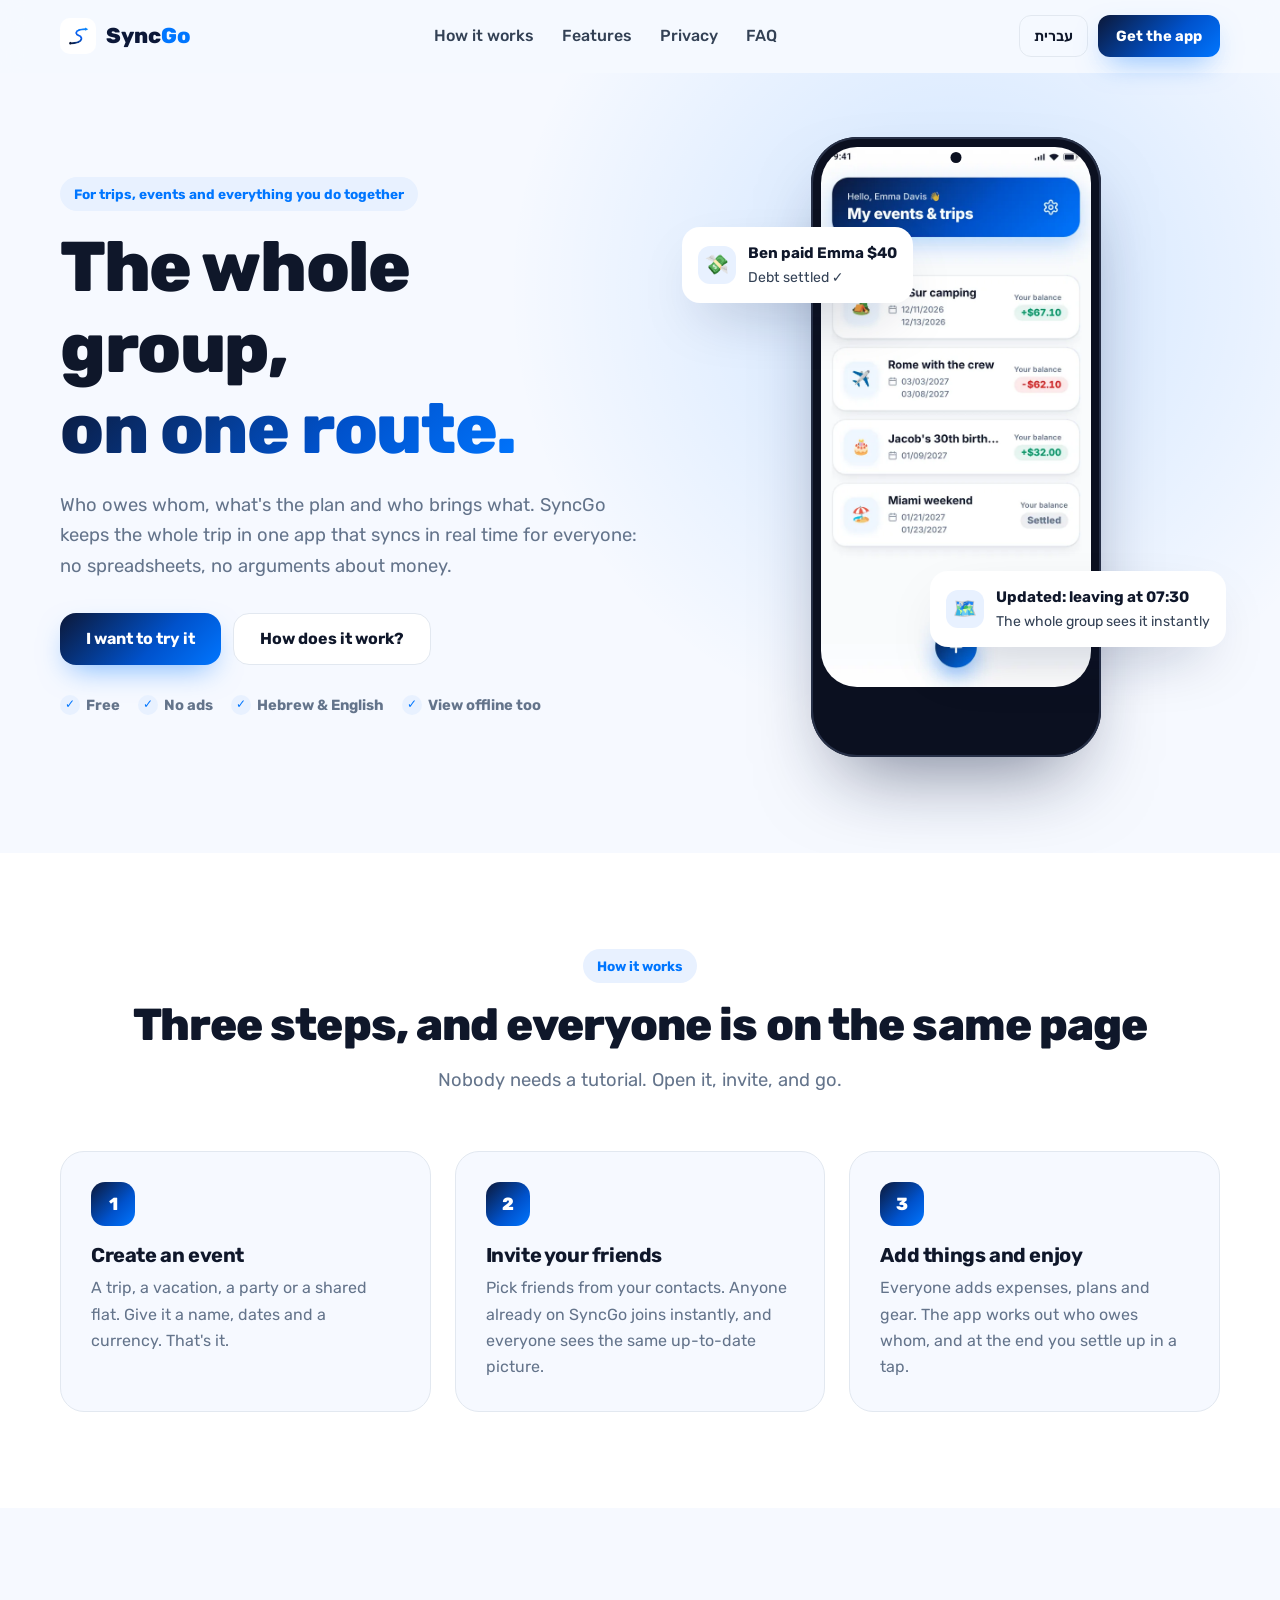
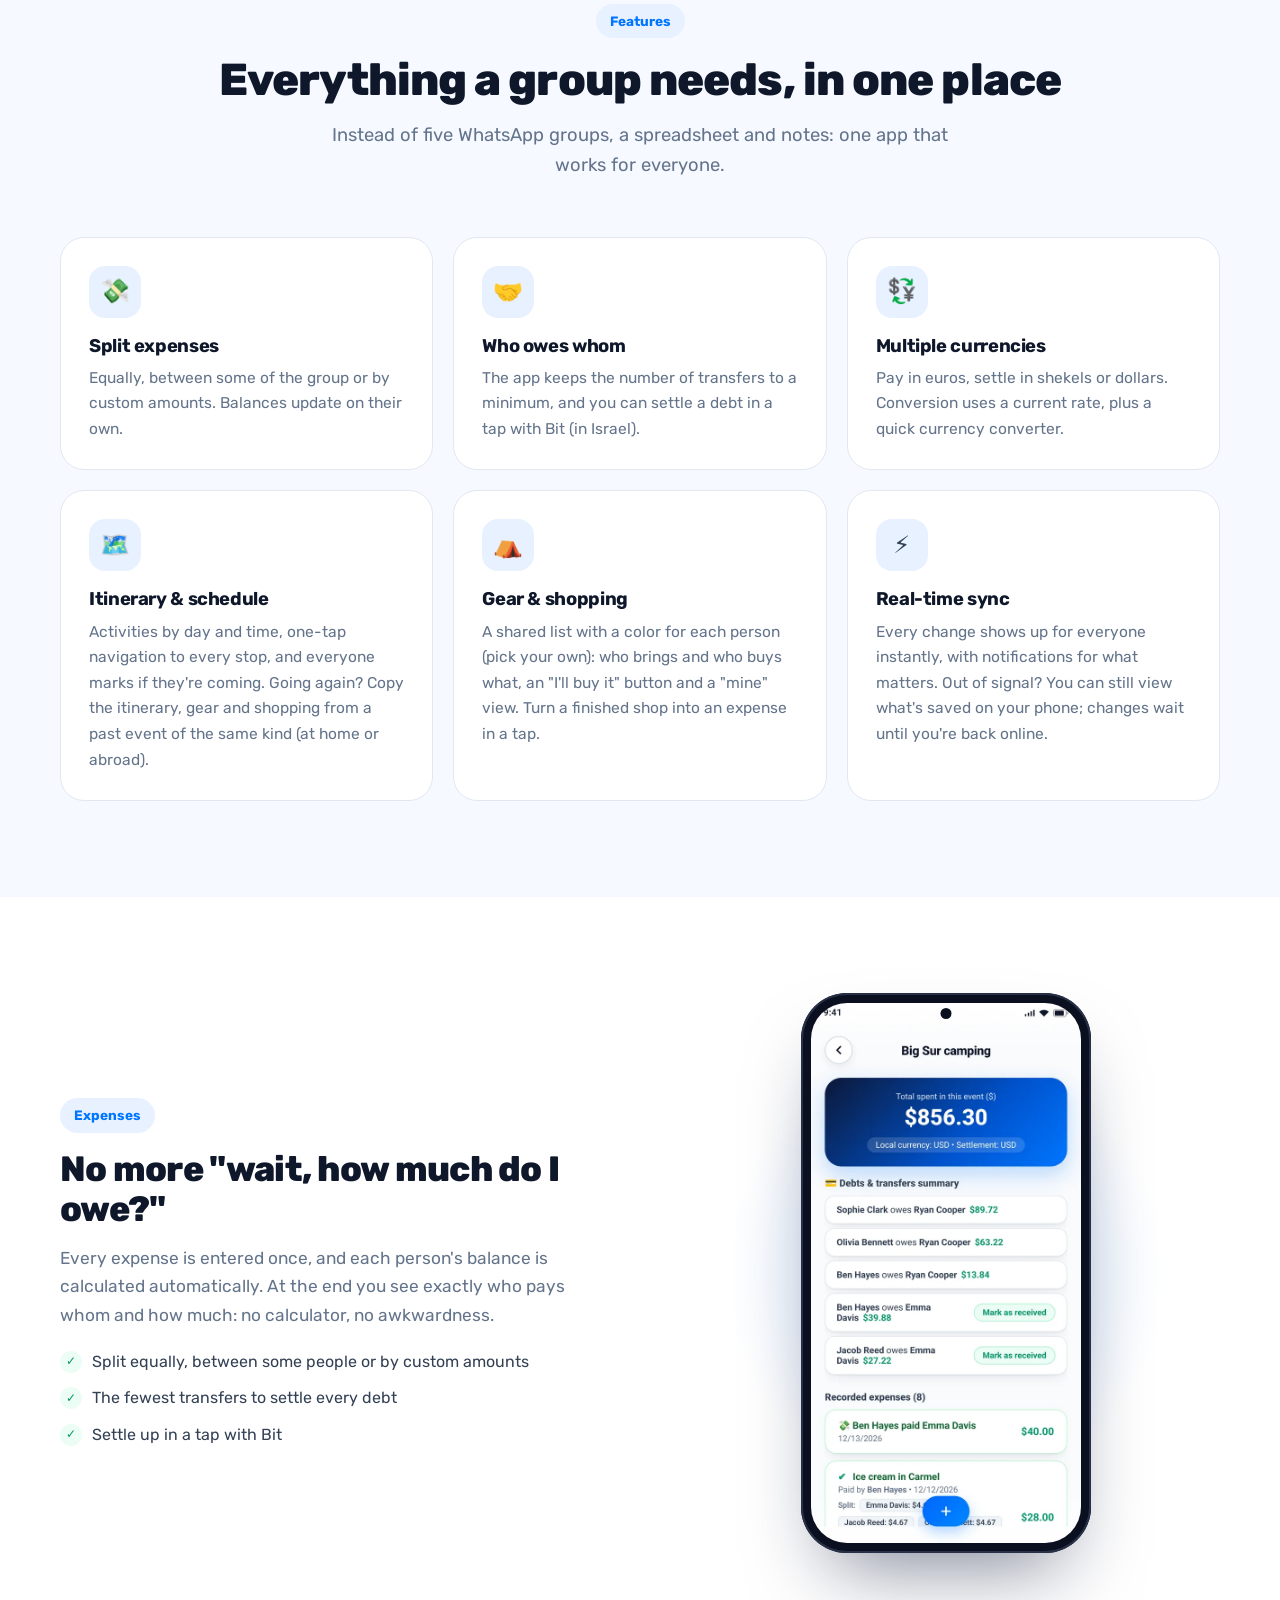
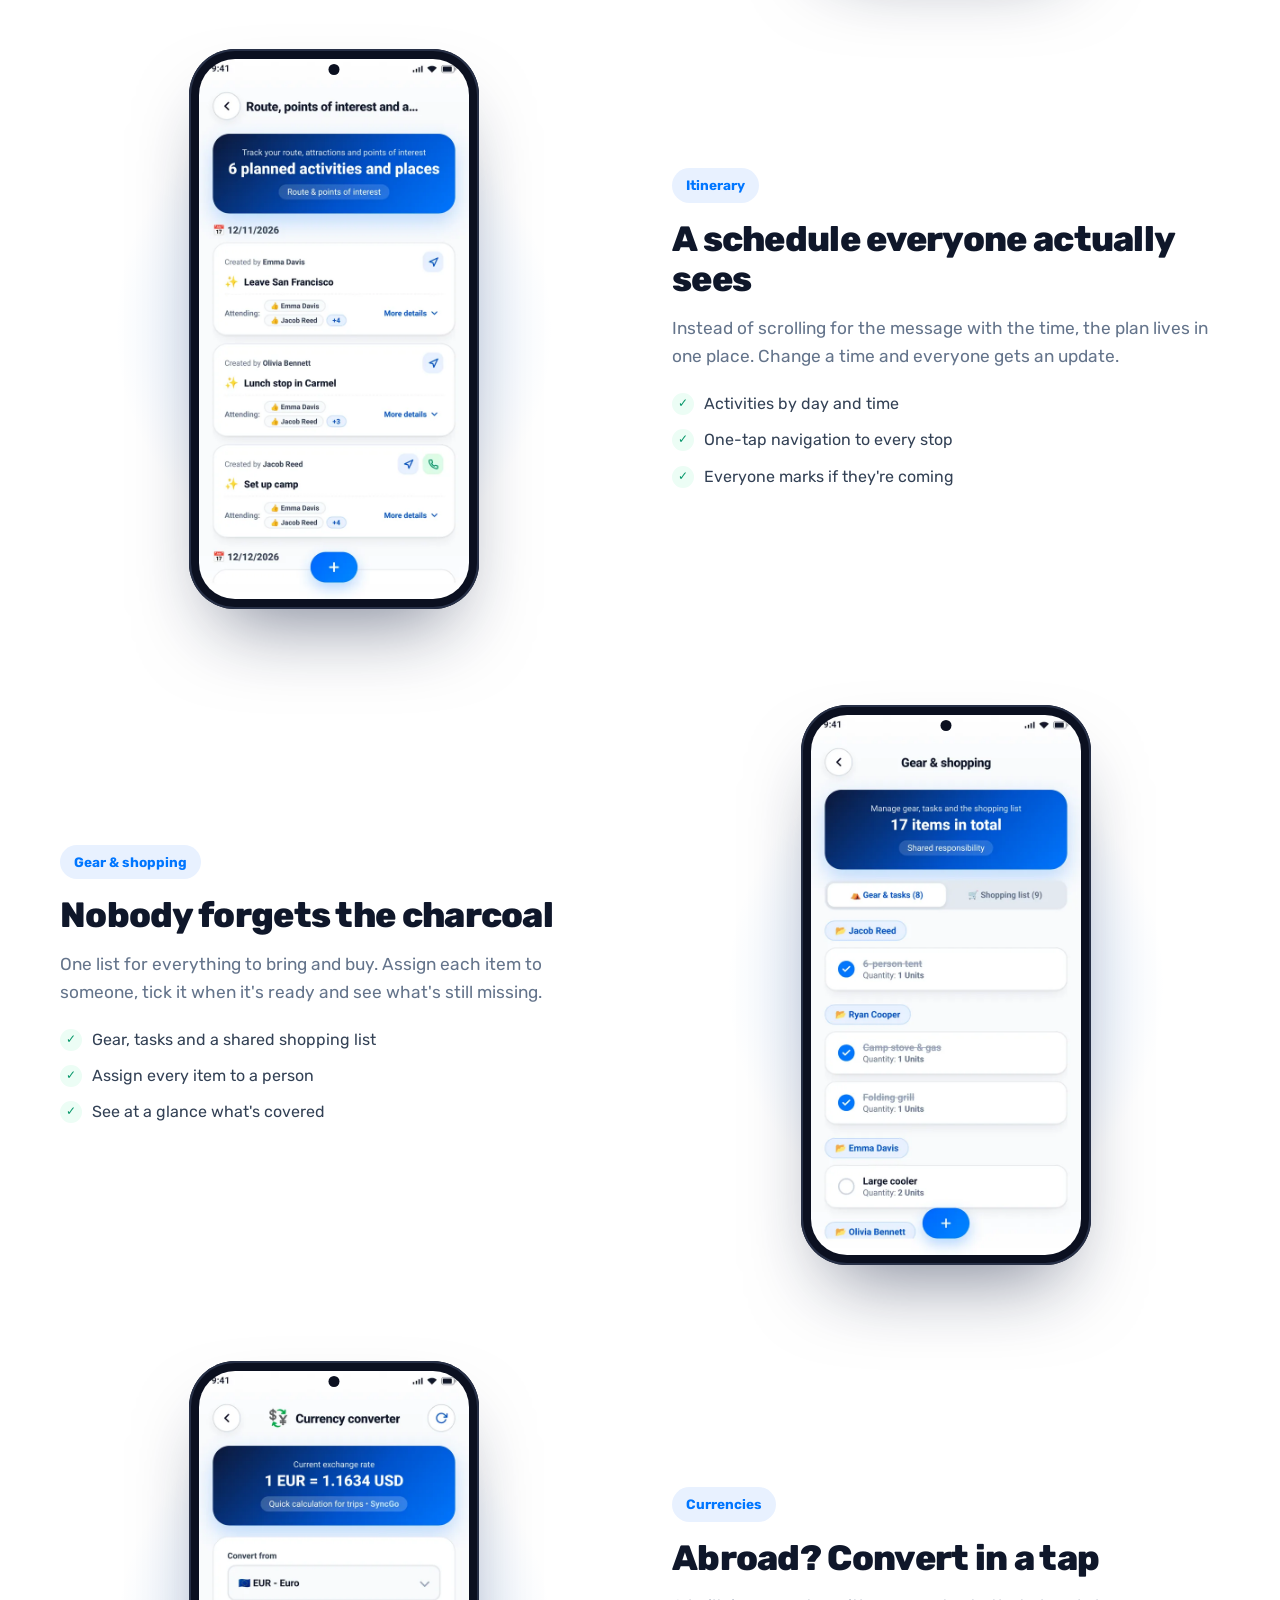
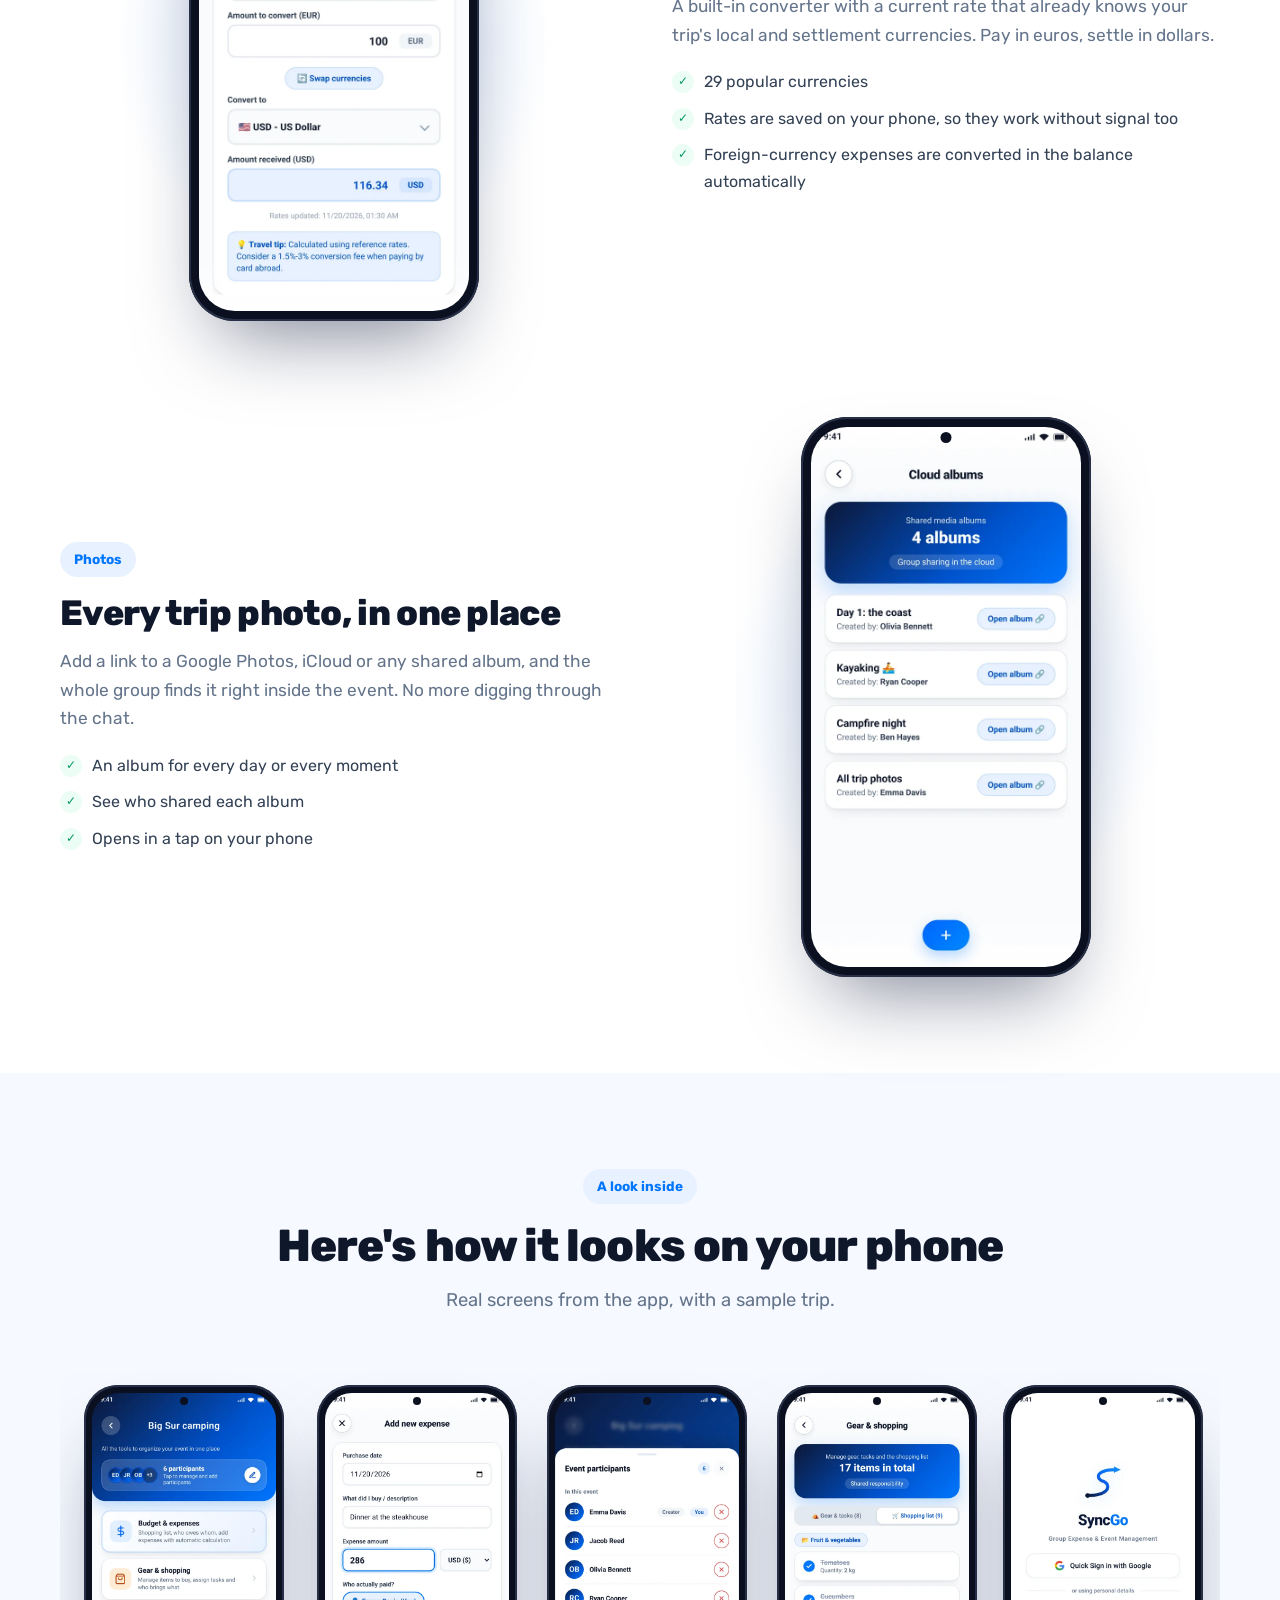
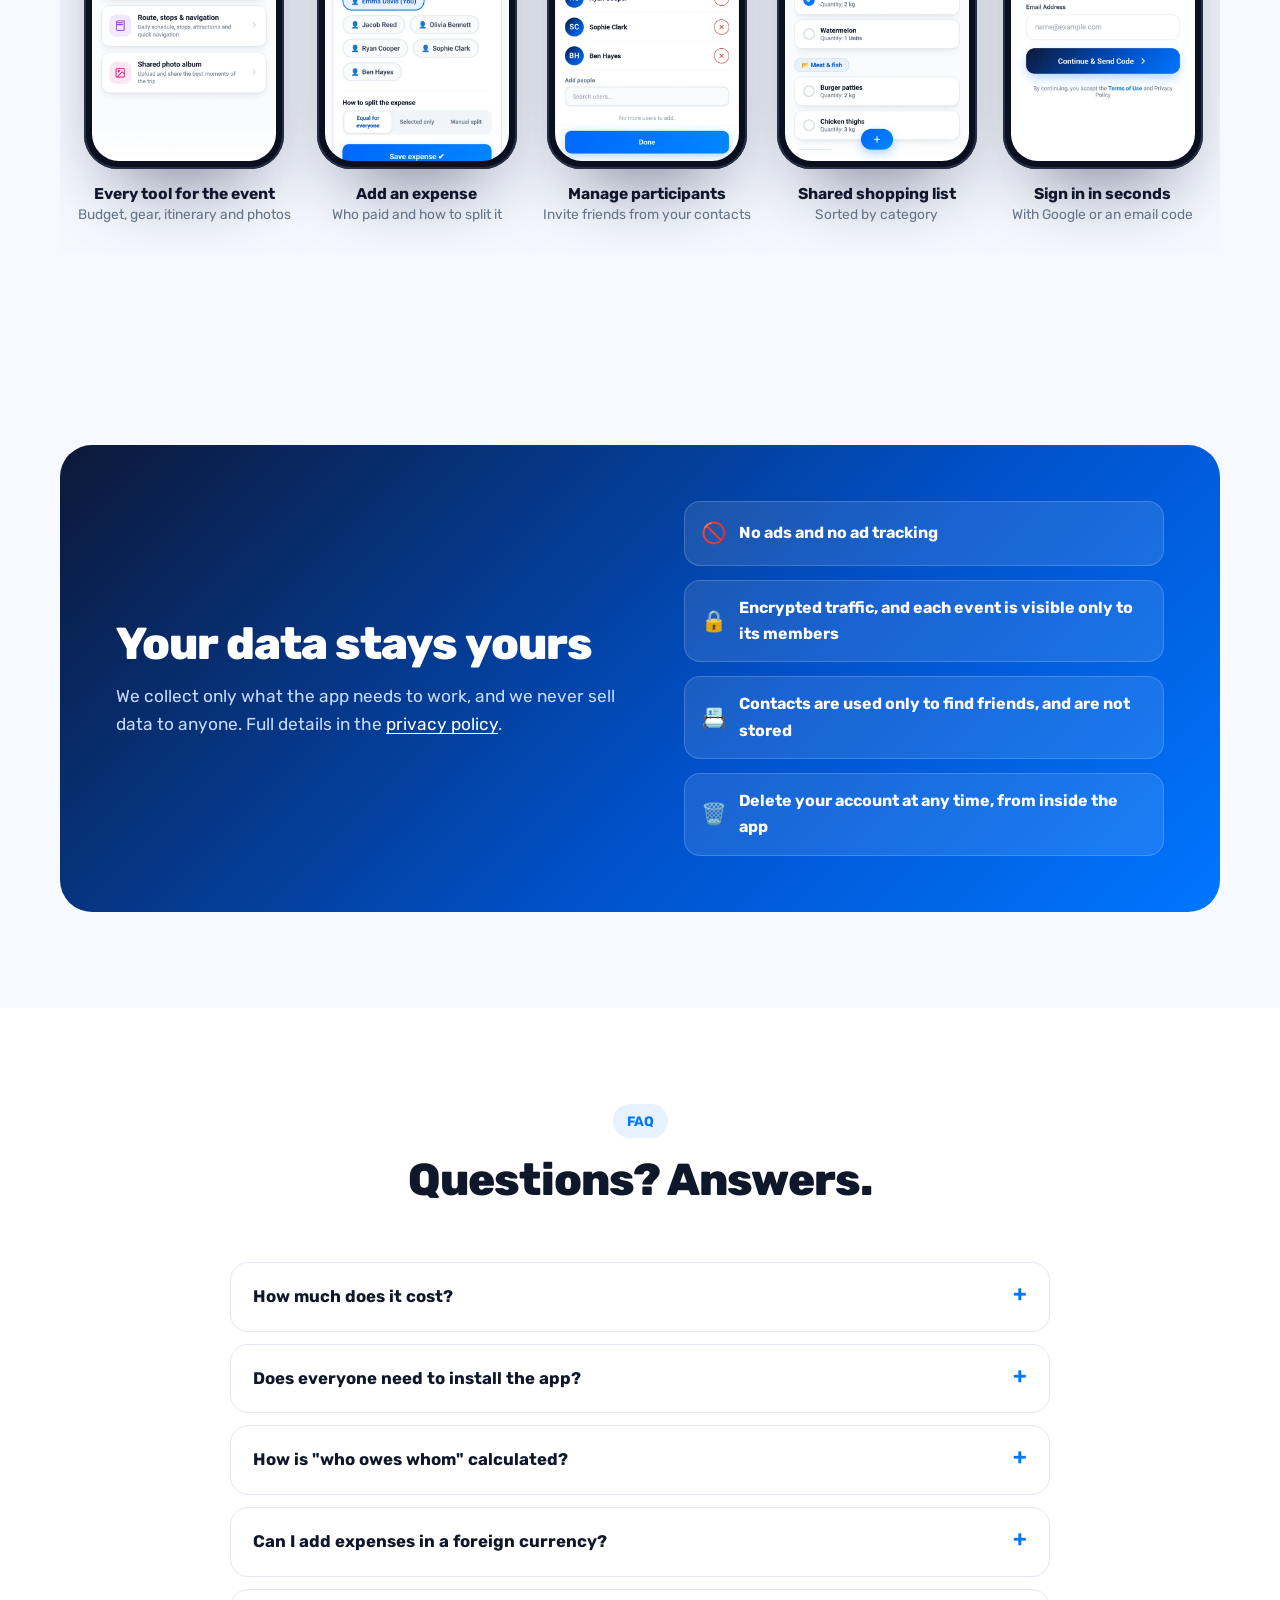
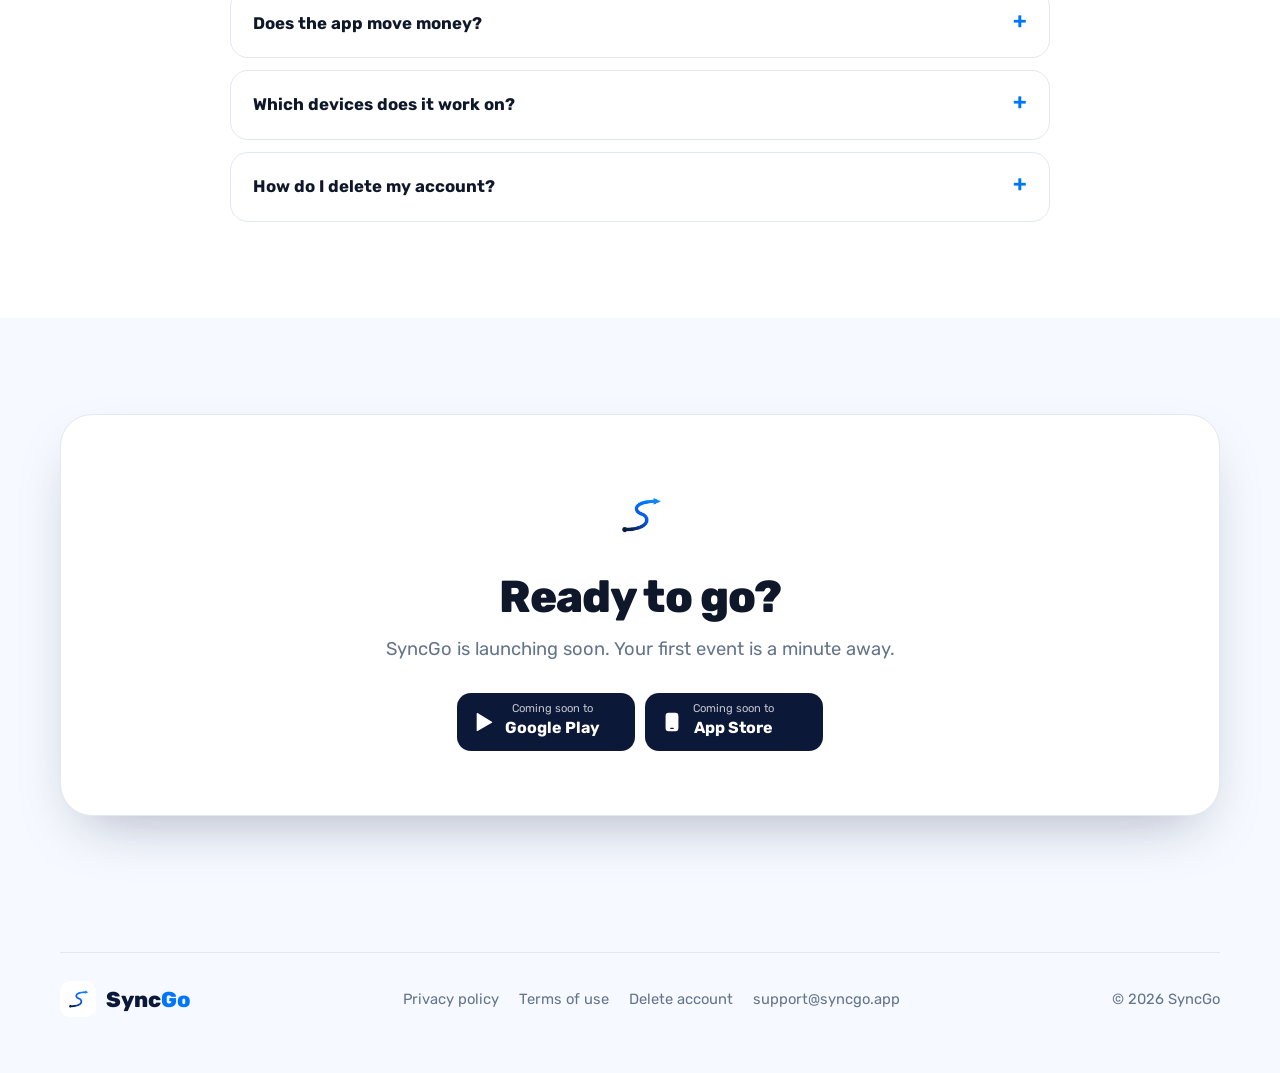
==== index.html @ beddfc67 "Landing: pick your own color, copy from events of the same kind; privacy: personal color is part of " ====
<!doctype html>
<html lang="he" dir="rtl">
<head>
<meta charset="utf-8">
<meta name="viewport" content="width=device-width,initial-scale=1,viewport-fit=cover">
<title>SyncGo · כל הקבוצה, באותו מסלול</title>
<meta name="description" content="SyncGo: תכנון טיולים ואירועים קבוצתיים וחלוקת הוצאות. מי חייב למי, מסלול, ציוד ואלבום משותף, מסונכרן בזמן אמת.">
<meta name="theme-color" content="#0c1838">
<meta property="og:title" content="SyncGo · כל הקבוצה, באותו מסלול">
<meta property="og:description" content="תכנון טיולים ואירועים קבוצתיים וחלוקת הוצאות, מסונכרן בזמן אמת.">
<meta property="og:image" content="https://syncgo.app/assets/img/logo.png">
<meta property="og:url" content="https://syncgo.app/">
<link rel="icon" href="assets/img/logo.png">
<link rel="preconnect" href="https://fonts.googleapis.com"><link rel="preconnect" href="https://fonts.gstatic.com" crossorigin>
<link href="https://fonts.googleapis.com/css2?family=Rubik:wght@400;500;600;700;800&display=swap" rel="stylesheet">
<style>
:root{
  --navy:#0c1838;--blue:#0052cc;--bright:#0076ff;--sky:#e8f1ff;--bg:#f6f9ff;--card:#fff;
  --ink:#0f172a;--text:#334155;--muted:#64748b;--line:#e2e8f0;--ok:#059669;--warn:#e11d48;
  --grad:linear-gradient(135deg,#0c1838 0%,#0052cc 60%,#0076ff 100%);
  --shadow:0 24px 60px -24px rgba(12,24,56,.35);--r:24px;
}
*{box-sizing:border-box;margin:0;padding:0}
html{scroll-behavior:smooth;-webkit-text-size-adjust:100%}
body{font:16px/1.65 Rubik,system-ui,-apple-system,"Segoe UI",Arial,sans-serif;color:var(--text);background:var(--bg);overflow-x:hidden}
a{color:inherit;text-decoration:none}
img{display:block;max-width:100%}
.wrap{width:min(1160px,100% - 40px);margin-inline:auto}
h1,h2,h3{color:var(--ink);line-height:1.15;letter-spacing:-.02em}
h2{font-size:clamp(1.9rem,3.6vw,2.8rem);font-weight:800}
.eyebrow{display:inline-block;font-size:.85rem;font-weight:700;color:var(--bright);background:var(--sky);padding:6px 14px;border-radius:999px;margin-bottom:16px}
.lead{font-size:1.15rem;color:var(--muted);max-width:620px}
.center{text-align:center}.center .lead{margin-inline:auto}

/* buttons */
.btn{display:inline-flex;align-items:center;gap:10px;height:52px;padding:0 26px;border-radius:16px;font-weight:700;font-size:1rem;border:0;cursor:pointer;font-family:inherit;transition:transform .2s,box-shadow .2s,background .2s}
.btn-primary{background:var(--grad);color:#fff;box-shadow:0 12px 30px -10px rgba(0,118,255,.55)}
.btn-primary:hover{transform:translateY(-2px);box-shadow:0 18px 36px -12px rgba(0,118,255,.6)}
.btn-ghost{background:#fff;color:var(--ink);border:1.5px solid var(--line)}
.btn-ghost:hover{border-color:var(--bright)}
.btn-sm{height:42px;padding:0 18px;font-size:.92rem;border-radius:12px}

/* nav */
header{position:sticky;top:0;z-index:50;background:rgba(246,249,255,.82);backdrop-filter:saturate(1.6) blur(14px);border-bottom:1px solid transparent;transition:border-color .2s}
header.scrolled{border-color:var(--line)}
.nav{display:flex;align-items:center;justify-content:space-between;height:72px;gap:16px}
.brand{display:flex;align-items:center;gap:10px;font-weight:800;font-size:1.35rem;color:var(--navy)}
.brand img{width:36px;height:36px;border-radius:10px}
.brand b{color:var(--bright);font-weight:800}
.links{display:flex;gap:28px;font-weight:500;color:var(--text)}
.links a:hover{color:var(--bright)}
.nav-cta{display:flex;gap:10px;align-items:center}
.lang{background:transparent;border:1.5px solid var(--line);color:var(--ink);font:600 .9rem Rubik,sans-serif;height:42px;padding:0 14px;border-radius:12px;cursor:pointer}
.lang:hover{border-color:var(--bright)}

/* hero */
.hero{padding:64px 0 96px;position:relative;overflow:hidden}
.hero::before{content:"";position:absolute;inset:-30% -10% auto auto;width:900px;height:900px;background:radial-gradient(closest-side,rgba(0,118,255,.16),transparent);pointer-events:none}
.hero-grid{display:grid;grid-template-columns:1.05fr .95fr;gap:48px;align-items:center}
.hero h1{font-size:clamp(2.6rem,5.6vw,4.4rem);font-weight:800;margin-bottom:20px}
.hero h1 em{font-style:normal;background:var(--grad);-webkit-background-clip:text;background-clip:text;color:transparent}
.hero .lead{margin-bottom:32px}
.cta-row{display:flex;flex-wrap:wrap;gap:12px;margin-bottom:28px}
.stores{display:flex;flex-wrap:wrap;gap:10px}
.store{display:flex;align-items:center;gap:10px;padding:10px 16px;border-radius:14px;background:var(--navy);color:#fff;min-width:178px}
.store svg{width:22px;height:22px;flex:none}
.store small{display:block;font-size:.7rem;opacity:.75;line-height:1.1}
.store span{font-weight:700;line-height:1.2}
.trust{display:flex;flex-wrap:wrap;gap:18px;margin-top:28px;color:var(--muted);font-size:.92rem}
.trust span{display:flex;align-items:center;gap:6px}
.trust i{width:20px;height:20px;border-radius:50%;background:var(--sky);color:var(--bright);display:grid;place-items:center;font-style:normal;font-size:.75rem;font-weight:800}
.hero-visual{position:relative;display:flex;justify-content:center;min-height:620px}
.hero-visual .phone{position:relative;z-index:2}
.float{position:absolute;z-index:3;background:#fff;border-radius:18px;box-shadow:var(--shadow);padding:14px 16px;font-size:.88rem;display:flex;gap:12px;align-items:center;animation:bob 6s ease-in-out infinite}
.float b{display:block;color:var(--ink);font-size:.95rem}
.float .ic{width:38px;height:38px;border-radius:12px;display:grid;place-items:center;font-size:1.2rem;background:var(--sky)}
.f1{top:90px;inset-inline-start:-10px}
.f2{bottom:110px;inset-inline-end:-6px;animation-delay:-3s}
@keyframes bob{50%{transform:translateY(-10px)}}

/* phone mockup (styled after the real app) */
.phone{width:290px;height:600px;border-radius:46px;background:#0b1020;padding:11px;box-shadow:0 40px 80px -30px rgba(12,24,56,.55),inset 0 0 0 2px #273047;flex:none}
.screen{position:relative;height:100%;border-radius:36px;background:#f8fafc;overflow:hidden;font-size:12px;color:#0f172a}
.notch{position:absolute;top:8px;left:50%;transform:translateX(-50%);width:92px;height:26px;border-radius:20px;background:#0b1020;z-index:5}
.scr{padding:44px 14px 14px;height:100%;display:flex;flex-direction:column;gap:10px}
.app-head{background:var(--grad);border-radius:20px;padding:16px;color:#fff;box-shadow:0 12px 24px -12px rgba(0,82,204,.7)}
.app-head small{opacity:.85;font-size:11px}
.app-head h4{font-size:17px;font-weight:800;margin-top:2px}
.pills{display:grid;grid-template-columns:1fr 1fr;gap:8px}
.pill{background:#fff;border:1px solid var(--line);border-radius:14px;padding:9px 10px}
.pill small{color:var(--muted);font-size:10px;display:block}
.pill b{font-size:15px}
.pos{color:var(--ok)}.neg{color:var(--warn)}
.sect{font-weight:700;color:#334155;font-size:12px;margin-top:2px}
.tcard{background:#fff;border:1px solid var(--line);border-radius:16px;padding:10px 12px;display:flex;gap:10px;align-items:center}
.temoji{width:38px;height:38px;border-radius:12px;background:var(--sky);display:grid;place-items:center;font-size:18px;flex:none}
.tcard b{display:block;font-size:13px}
.tcard small{color:var(--muted);font-size:10.5px}
.chip{margin-inline-start:auto;font-weight:700;font-size:11px;padding:4px 8px;border-radius:999px;white-space:nowrap}
.chip.pos{background:#ecfdf5}.chip.neg{background:#fff1f2}.chip.zero{background:#f1f5f9;color:var(--muted)}
.avs{display:flex;margin-top:3px}.avs i{width:16px;height:16px;border-radius:50%;border:2px solid #fff;margin-inline-end:-5px;font-style:normal;font-size:8px;display:grid;place-items:center;color:#fff}
.fab{position:absolute;bottom:16px;left:50%;transform:translateX(-50%);width:48px;height:48px;border-radius:50%;background:var(--grad);color:#fff;display:grid;place-items:center;font-size:24px;box-shadow:0 10px 20px -6px rgba(0,82,204,.7)}
.bar{display:flex;align-items:center;gap:8px;font-weight:800;font-size:15px;color:var(--ink)}
.bar .back{width:28px;height:28px;border-radius:50%;border:1px solid var(--line);display:grid;place-items:center;font-size:12px;background:#fff}
.total{background:var(--grad);color:#fff;border-radius:18px;padding:14px}
.total small{opacity:.85;font-size:10.5px}.total b{display:block;font-size:22px;font-weight:800}
.debt{background:#fff;border:1px solid var(--line);border-radius:14px;padding:9px 10px;display:flex;align-items:center;gap:8px}
.debt .who{font-size:11.5px}.debt .who b{font-size:12.5px}
.pay{margin-inline-start:auto;background:var(--bright);color:#fff;border-radius:10px;padding:5px 9px;font-weight:700;font-size:10.5px}
.row{display:flex;align-items:center;gap:8px;background:#fff;border:1px solid var(--line);border-radius:14px;padding:8px 10px}
.row .e{width:28px;height:28px;border-radius:9px;background:#f1f5f9;display:grid;place-items:center;font-size:14px}
.row b{display:block;font-size:12px}.row small{color:var(--muted);font-size:10px}
.row .amt{margin-inline-start:auto;font-weight:700;font-size:12px}
.day{font-weight:700;font-size:11px;color:var(--bright);background:var(--sky);border-radius:999px;padding:4px 10px;align-self:flex-start}
.tl{display:flex;gap:10px}
.tl time{font-weight:700;font-size:11px;color:var(--muted);width:36px;padding-top:9px;flex:none}
.tl .row{flex:1}
.nav-btn{margin-inline-start:auto;font-size:10px;font-weight:700;color:var(--bright);background:var(--sky);border-radius:8px;padding:4px 7px}
.going{font-size:10px;color:var(--ok);font-weight:600}
.check{width:20px;height:20px;border-radius:7px;border:2px solid #cbd5e1;flex:none;display:grid;place-items:center;font-size:11px;color:#fff}
.check.on{background:var(--ok);border-color:var(--ok)}
.row.done b{text-decoration:line-through;color:var(--muted)}
.tag{margin-inline-start:auto;font-size:10px;font-weight:600;background:#f1f5f9;border-radius:8px;padding:3px 7px;color:#475569}

/* sections */
section{padding:96px 0}
.sec-head{margin-bottom:56px}
.sec-head h2{margin-bottom:14px}
.white{background:#fff}

/* steps */
.steps{display:grid;grid-template-columns:repeat(3,1fr);gap:24px;counter-reset:s}
.step{background:var(--bg);border:1px solid var(--line);border-radius:var(--r);padding:30px;position:relative}
.white .step{background:var(--bg)}
.step .num{width:44px;height:44px;border-radius:14px;background:var(--grad);color:#fff;font-weight:800;display:grid;place-items:center;margin-bottom:18px;font-size:1.1rem}
.step h3{font-size:1.25rem;margin-bottom:8px}
.step p{color:var(--muted)}

/* features */
.feats{display:grid;grid-template-columns:repeat(3,1fr);gap:20px}
.feat{background:#fff;border:1px solid var(--line);border-radius:var(--r);padding:28px;transition:transform .25s,box-shadow .25s}
.feat:hover{transform:translateY(-4px);box-shadow:var(--shadow)}
.feat .ic{width:52px;height:52px;border-radius:16px;background:var(--sky);display:grid;place-items:center;font-size:1.5rem;margin-bottom:18px}
.feat h3{font-size:1.15rem;margin-bottom:8px}
.feat p{color:var(--muted);font-size:.97rem}

/* showcase */
.show{display:grid;grid-template-columns:1fr 1fr;gap:64px;align-items:center;margin-bottom:96px}
.show:last-child{margin-bottom:0}
.show.flip .show-text{order:2}
.show-text h3{font-size:clamp(1.6rem,3vw,2.2rem);font-weight:800;margin-bottom:14px}
.show-text p{color:var(--muted);font-size:1.08rem;margin-bottom:20px}
.ticks{list-style:none;display:grid;gap:10px}
.ticks li{display:flex;gap:10px;align-items:flex-start}
.ticks li::before{content:"✓";flex:none;width:22px;height:22px;border-radius:50%;background:#ecfdf5;color:var(--ok);display:grid;place-items:center;font-weight:800;font-size:.75rem;margin-top:2px}
.show-visual{display:flex;justify-content:center;position:relative}
.show-visual::before{content:"";position:absolute;inset:8% 10%;background:radial-gradient(closest-side,rgba(0,118,255,.18),transparent);z-index:0}
.show-visual .phone{position:relative;z-index:1}

/* privacy */
.priv{background:var(--grad);color:#dbeafe;border-radius:32px;padding:56px;display:grid;grid-template-columns:1.1fr 1fr;gap:40px;align-items:center;position:relative;overflow:hidden}
.priv h2{color:#fff;margin-bottom:12px}
.priv p{color:#c7dcff;font-size:1.08rem}
.priv ul{list-style:none;display:grid;gap:14px}
.priv li{background:rgba(255,255,255,.1);border:1px solid rgba(255,255,255,.18);border-radius:16px;padding:14px 16px;color:#fff;font-weight:500;display:flex;gap:12px;align-items:center}
.priv li span{font-size:1.3rem}
.priv a{color:#fff;text-decoration:underline;text-underline-offset:3px}

/* faq */
.faq{max-width:820px;margin-inline:auto;display:grid;gap:12px}
details{background:#fff;border:1px solid var(--line);border-radius:18px;padding:0 22px;transition:box-shadow .2s}
details[open]{box-shadow:var(--shadow)}
summary{cursor:pointer;list-style:none;font-weight:700;color:var(--ink);padding:20px 0;display:flex;justify-content:space-between;gap:16px;font-size:1.05rem}
summary::-webkit-details-marker{display:none}
summary::after{content:"+";font-size:1.4rem;line-height:1;color:var(--bright);transition:transform .2s}
details[open] summary::after{transform:rotate(45deg)}
details p{padding:0 0 20px;color:var(--muted)}

/* final cta */
.final{text-align:center;background:#fff;border:1px solid var(--line);border-radius:32px;padding:64px 24px;box-shadow:var(--shadow)}
.final img{width:72px;height:72px;border-radius:20px;margin:0 auto 20px}
.final h2{margin-bottom:12px}
.final .lead{margin:0 auto 28px}
.final .stores{justify-content:center}

footer{padding:40px 0 56px;color:var(--muted);font-size:.92rem}
.foot{display:flex;flex-wrap:wrap;gap:20px;justify-content:space-between;align-items:center;border-top:1px solid var(--line);padding-top:28px}
.foot nav{display:flex;flex-wrap:wrap;gap:20px}
.foot a:hover{color:var(--bright)}

/* reveal */
.rv{opacity:0;transform:translateY(24px);transition:opacity .7s ease,transform .7s ease}
.rv.in{opacity:1;transform:none}
@media (prefers-reduced-motion:reduce){*{animation:none!important;transition:none!important;scroll-behavior:auto!important}.rv{opacity:1;transform:none}}

/* real app screens (1:2, rendered from the app with demo data) */
.phone.real{height:auto;padding:10px}
.phone.real .screen{height:auto;aspect-ratio:1/2;background:#fff;border-radius:36px}
.phone .shot{width:100%;height:100%;object-fit:cover}
.phone.real .notch{top:5px;width:11px;height:11px;border-radius:50%}
.strip{display:flex;gap:26px;overflow-x:auto;scroll-snap-type:x mandatory;padding:14px 6px 30px;scrollbar-width:none;-webkit-overflow-scrolling:touch}
.strip::-webkit-scrollbar{display:none}
.strip figure{flex:none;scroll-snap-align:center;display:flex;flex-direction:column;align-items:center;gap:14px;margin:0}
.phone.sm{width:200px;border-radius:34px;padding:8px}
.phone.sm .screen{border-radius:27px}
.phone.sm .notch{top:4px;width:8px;height:8px}
.strip figcaption{text-align:center;font-weight:700;color:var(--ink);font-size:.98rem;line-height:1.35}
.strip figcaption small{display:block;font-weight:400;color:var(--muted);font-size:.86rem}
@media (min-width:1120px){.strip{justify-content:center}}

/* responsive */
@media (max-width:980px){
  .hero-grid,.show,.priv{grid-template-columns:1fr}
  .show.flip .show-text{order:0}
  .hero{padding-top:32px}.hero-visual{min-height:0;margin-top:12px}
  .steps,.feats{grid-template-columns:1fr 1fr}
  .links{display:none}
  .priv{padding:36px 24px}
}
@media (max-width:640px){
  .steps,.feats{grid-template-columns:1fr}
  section{padding:72px 0}
  .float{display:none}
  .nav-cta .btn-primary{display:none}
  .stores .store{flex:1;min-width:0}
}
</style>
</head>
<body>

<header id="hdr">
  <div class="wrap nav">
    <a class="brand" href="#top" aria-label="SyncGo"><img src="assets/img/logo.png" alt=""><span dir="ltr">Sync<b>Go</b></span></a>
    <nav class="links" aria-label="Main">
      <a href="#how" data-t="nav_how">איך זה עובד</a>
      <a href="#features" data-t="nav_feat">יכולות</a>
      <a href="#privacy" data-t="nav_priv">פרטיות</a>
      <a href="#faq" data-t="nav_faq">שאלות נפוצות</a>
    </nav>
    <div class="nav-cta">
      <button class="lang" id="lang" type="button" aria-label="Language">English</button>
      <a class="btn btn-primary btn-sm" href="#download" data-t="nav_cta">להורדה</a>
    </div>
  </div>
</header>

<main id="top">
  <!-- HERO -->
  <section class="hero">
    <div class="wrap hero-grid">
      <div class="rv">
        <span class="eyebrow" data-t="h_eyebrow">לטיולים, אירועים וכל מה שעושים ביחד</span>
        <h1 data-t="h1" data-html>כל הקבוצה,<br><em>באותו מסלול.</em></h1>
        <p class="lead" data-t="h_sub">מי חייב למי, מה המסלול ומי מביא מה. SyncGo מרכזת את כל הטיול באפליקציה אחת שמסתנכרנת בזמן אמת אצל כולם, בלי אקסלים ובלי ריבים על חשבונות.</p>
        <div class="cta-row">
          <a class="btn btn-primary" href="#download" data-t="h_cta">אני רוצה לנסות</a>
          <a class="btn btn-ghost" href="#how" data-t="h_cta2">איך זה עובד?</a>
        </div>
        <div class="trust">
          <span><i>✓</i><b data-t="t1">חינם</b></span>
          <span><i>✓</i><b data-t="t2">בלי פרסומות</b></span>
          <span><i>✓</i><b data-t="t3">עברית ואנגלית</b></span>
          <span><i>✓</i><b data-t="t4">צפייה גם בלי קליטה</b></span>
        </div>
      </div>

      <div class="hero-visual rv">
        <div class="float f1"><div class="ic">💸</div><div><b data-t="fl1b">איתי העביר לנועה ₪120</b><span data-t="fl1s">החוב נסגר ✓</span></div></div>
        <div class="float f2"><div class="ic">🗺️</div><div><b data-t="fl2b">עודכן: יציאה ב-07:30</b><span data-t="fl2s">כל הקבוצה רואה מיד</span></div></div>
        <div class="phone real"><div class="screen"><img class="shot" data-shot="01-trips" data-ta="alt_01" src="assets/img/screens/he/01-trips.webp" width="600" height="1200" alt="מסך האירועים והטיולים שלי ב-SyncGo, עם המאזן בכל אירוע" fetchpriority="high" decoding="async"><div class="notch"></div></div></div>
      </div>
    </div>
  </section>

  <!-- HOW IT WORKS -->
  <section class="white" id="how">
    <div class="wrap">
      <div class="sec-head center rv">
        <span class="eyebrow" data-t="how_eb">איך זה עובד</span>
        <h2 data-t="how_h">שלושה צעדים, וכולם על אותו דף</h2>
        <p class="lead" data-t="how_p">לא צריך להסביר לאף אחד איך משתמשים. פותחים, מזמינים ומתחילים.</p>
      </div>
      <div class="steps">
        <div class="step rv"><div class="num">1</div><h3 data-t="s1t">פותחים אירוע</h3><p data-t="s1d">טיול, חופשה, מסיבה או דירה משותפת. נותנים שם, תאריכים ומטבע, וזהו.</p></div>
        <div class="step rv"><div class="num">2</div><h3 data-t="s2t">מזמינים את החבר׳ה</h3><p data-t="s2d">בוחרים חברים מאנשי הקשר. מי שכבר ב-SyncGo מצטרף מיד, ולכולם יש את אותה תמונה מעודכנת.</p></div>
        <div class="step rv"><div class="num">3</div><h3 data-t="s3t">רושמים ונהנים</h3><p data-t="s3d">כל אחד מוסיף הוצאות, פעילויות וציוד. האפליקציה מחשבת מי חייב למי, ובסוף סוגרים חשבון בלחיצה.</p></div>
      </div>
    </div>
  </section>

  <!-- FEATURES -->
  <section id="features">
    <div class="wrap">
      <div class="sec-head center rv">
        <span class="eyebrow" data-t="f_eb">יכולות</span>
        <h2 data-t="f_h">כל מה שקבוצה צריכה, במקום אחד</h2>
        <p class="lead" data-t="f_p">במקום חמש קבוצות וואטסאפ, טבלה ופתקים: אפליקציה אחת שעובדת אצל כולם.</p>
      </div>
      <div class="feats">
        <div class="feat rv"><div class="ic">💸</div><h3 data-t="ft1">חלוקת הוצאות</h3><p data-t="fd1">שווה בשווה, רק בין חלק מהמשתתפים או בסכומים ידניים. המאזן מתעדכן לבד.</p></div>
        <div class="feat rv"><div class="ic">🤝</div><h3 data-t="ft2">מי חייב למי</h3><p data-t="fd2">האפליקציה מצמצמת את מספר ההעברות למינימום, ואפשר לסגור חוב בלחיצה דרך Bit.</p></div>
        <div class="feat rv"><div class="ic">💱</div><h3 data-t="ft3">כמה מטבעות</h3><p data-t="fd3">משלמים באירו ומתחשבנים בשקלים. ההמרה נעשית לפי שער עדכני, ויש גם מחשבון המרה מהיר.</p></div>
        <div class="feat rv"><div class="ic">🗺️</div><h3 data-t="ft4">מסלול ולוח זמנים</h3><p data-t="fd4">פעילויות לפי ימים ושעות, ניווט מהיר לכל נקודה, וכל אחד מסמן אם הוא מגיע. יוצאים שוב? מעתיקים מסלול, ציוד וקניות מאירוע קודם מאותו סוג (בארץ או בחו״ל).</p></div>
        <div class="feat rv"><div class="ic">⛺</div><h3 data-t="ft5">ציוד וקניות</h3><p data-t="fd5">רשימה משותפת עם צבע לכל אחד (ואפשר לבחור את הצבע שלך): מי מביא ומי קונה מה, לחיצה על "אני אקנה" ותצוגה של מה שלי. קנייה שבוצעה נרשמת כהוצאה בלחיצה.</p></div>
        <div class="feat rv"><div class="ic">⚡</div><h3 data-t="ft6">סנכרון בזמן אמת</h3><p data-t="fd6">כל שינוי מופיע מיד אצל כולם, עם התראות על מה שחשוב. בשטח, בלי קליטה, ממשיכים לצפות במה שנשמר בטלפון. שינויים נעשים כשחוזר החיבור.</p></div>
      </div>
    </div>
  </section>

  <!-- SHOWCASE -->
  <section class="white">
    <div class="wrap">
      <div class="show">
        <div class="show-text rv">
          <span class="eyebrow" data-t="sh1_eb">הוצאות</span>
          <h3 data-t="sh1_h">סוף לשאלה "רגע, כמה אני חייב?"</h3>
          <p data-t="sh1_p">כל הוצאה נרשמת פעם אחת, והמאזן של כל משתתף מחושב אוטומטית. בסוף הטיול רואים בדיוק מי מעביר למי וכמה, בלי מחשבון ובלי מבוכה.</p>
          <ul class="ticks"><li data-t="sh1_l1">חלוקה שווה, לחלק מהקבוצה או בסכומים שונים</li><li data-t="sh1_l2">מספר העברות מינימלי לסגירת כל החובות</li><li data-t="sh1_l3">סגירת חוב בלחיצה דרך Bit</li></ul>
        </div>
        <div class="show-visual rv"><div class="phone real"><div class="screen"><img class="shot" data-shot="04-expenses" data-ta="alt_04" src="assets/img/screens/he/04-expenses.webp" width="600" height="1200" alt="סיכום הוצאות האירוע ומי חייב למי" loading="lazy" decoding="async"><div class="notch"></div></div></div></div>
      </div>

      <div class="show flip">
        <div class="show-text rv">
          <span class="eyebrow" data-t="sh2_eb">מסלול</span>
          <h3 data-t="sh2_h">לוח זמנים שכולם באמת רואים</h3>
          <p data-t="sh2_p">במקום לחפש בגלילה את ההודעה עם השעה, המסלול נמצא במקום אחד. משנים שעה, וכולם מקבלים עדכון.</p>
          <ul class="ticks"><li data-t="sh2_l1">פעילויות לפי ימים ושעות</li><li data-t="sh2_l2">ניווט בלחיצה לכל נקודה</li><li data-t="sh2_l3">כל משתתף מסמן אם הוא מגיע</li></ul>
        </div>
        <div class="show-visual rv"><div class="phone real"><div class="screen"><img class="shot" data-shot="06-itinerary" data-ta="alt_06" src="assets/img/screens/he/06-itinerary.webp" width="600" height="1200" alt="מסלול הטיול לפי ימים ושעות, עם ניווט ומי מגיע" loading="lazy" decoding="async"><div class="notch"></div></div></div></div>
      </div>

      <div class="show">
        <div class="show-text rv">
          <span class="eyebrow" data-t="sh3_eb">ציוד וקניות</span>
          <h3 data-t="sh3_h">אף אחד לא שוכח את הפחמים</h3>
          <p data-t="sh3_p">רשימה אחת לכל מה שצריך להביא ולקנות. משייכים כל פריט למישהו, מסמנים כשזה מוכן, ורואים מה עוד חסר.</p>
          <ul class="ticks"><li data-t="sh3_l1">ציוד, משימות ורשימת קניות משותפת</li><li data-t="sh3_l2">שיוך כל פריט למשתתף</li><li data-t="sh3_l3">רואים מיד מה כבר מכוסה</li></ul>
        </div>
        <div class="show-visual rv"><div class="phone real"><div class="screen"><img class="shot" data-shot="07-gear" data-ta="alt_07" src="assets/img/screens/he/07-gear.webp" width="600" height="1200" alt="רשימת ציוד ומשימות לפי מי מביא מה" loading="lazy" decoding="async"><div class="notch"></div></div></div></div>
      </div>
      <div class="show flip">
        <div class="show-text rv">
          <span class="eyebrow" data-t="sh4_eb">מטבעות</span>
          <h3 data-t="sh4_h">בחו״ל? המרה בלחיצה</h3>
          <p data-t="sh4_p">מחשבון מטבע מובנה עם שער עדכני, שכבר מכיר את מטבע היעד ואת מטבע ההתחשבנות של הטיול. משלמים באירו ומתחשבנים בשקלים.</p>
          <ul class="ticks"><li data-t="sh4_l1">29 מטבעות נפוצים</li><li data-t="sh4_l2">השערים נשמרים בטלפון וזמינים גם בלי קליטה</li><li data-t="sh4_l3">הוצאה במטבע זר מומרת לבד במאזן</li></ul>
        </div>
        <div class="show-visual rv"><div class="phone real"><div class="screen"><img class="shot" data-shot="10-currency" data-ta="alt_10" src="assets/img/screens/he/10-currency.webp" width="600" height="1200" alt="מחשבון המרת מטבע עם שער עדכני" loading="lazy" decoding="async"><div class="notch"></div></div></div></div>
      </div>

      <div class="show">
        <div class="show-text rv">
          <span class="eyebrow" data-t="sh5_eb">תמונות</span>
          <h3 data-t="sh5_h">כל התמונות של הטיול, במקום אחד</h3>
          <p data-t="sh5_p">מוסיפים קישור לאלבום ב-Google Photos, ב-iCloud או בכל שירות אחר, וכל הקבוצה מוצאת אותו מיד בתוך האירוע. בלי לחפש בצ׳אט.</p>
          <ul class="ticks"><li data-t="sh5_l1">אלבום לכל יום או לכל חוויה</li><li data-t="sh5_l2">רואים מי שיתף כל אלבום</li><li data-t="sh5_l3">נפתח בלחיצה מהטלפון</li></ul>
        </div>
        <div class="show-visual rv"><div class="phone real"><div class="screen"><img class="shot" data-shot="09-gallery" data-ta="alt_09" src="assets/img/screens/he/09-gallery.webp" width="600" height="1200" alt="אלבומי התמונות המשותפים של הטיול" loading="lazy" decoding="async"><div class="notch"></div></div></div></div>
      </div>

    </div>
  </section>

  <!-- SCREENS -->
  <section id="screens">
    <div class="wrap">
      <div class="sec-head center rv"><span class="eyebrow" data-t="sc_eb">הצצה לאפליקציה</span><h2 data-t="sc_h">ככה זה נראה בטלפון</h2><p class="lead" data-t="sc_p">מסכים אמיתיים מהאפליקציה, עם טיול לדוגמה.</p></div>
      <div class="strip rv">
        <figure><div class="phone real sm"><div class="screen"><img class="shot" data-shot="02-trip-hub" data-ta="alt_02" src="assets/img/screens/he/02-trip-hub.webp" width="600" height="1200" alt="מסך האירוע: תקציב והוצאות, ציוד וקניות, מסלול ותמונות" loading="lazy" decoding="async"><div class="notch"></div></div></div><figcaption><span data-t="scf1">כל הכלים של האירוע</span><small data-t="scs1">תקציב, ציוד, מסלול ותמונות</small></figcaption></figure>
        <figure><div class="phone real sm"><div class="screen"><img class="shot" data-shot="05-add-expense" data-ta="alt_05" src="assets/img/screens/he/05-add-expense.webp" width="600" height="1200" alt="הוספת הוצאה חדשה עם מי שילם ואופן החלוקה" loading="lazy" decoding="async"><div class="notch"></div></div></div><figcaption><span data-t="scf2">הוספת הוצאה</span><small data-t="scs2">מי שילם ואיך מתחלקים</small></figcaption></figure>
        <figure><div class="phone real sm"><div class="screen"><img class="shot" data-shot="03-members" data-ta="alt_03" src="assets/img/screens/he/03-members.webp" width="600" height="1200" alt="ניהול המשתתפים באירוע" loading="lazy" decoding="async"><div class="notch"></div></div></div><figcaption><span data-t="scf3">ניהול משתתפים</span><small data-t="scs3">מזמינים חברים מאנשי הקשר</small></figcaption></figure>
        <figure><div class="phone real sm"><div class="screen"><img class="shot" data-shot="08-shopping" data-ta="alt_08" src="assets/img/screens/he/08-shopping.webp" width="600" height="1200" alt="רשימת קניות משותפת לפי קטגוריות" loading="lazy" decoding="async"><div class="notch"></div></div></div><figcaption><span data-t="scf4">רשימת קניות משותפת</span><small data-t="scs4">מסודרת לפי קטגוריות</small></figcaption></figure>
        <figure><div class="phone real sm"><div class="screen"><img class="shot" data-shot="11-sign-in" data-ta="alt_11" src="assets/img/screens/he/11-sign-in.webp" width="600" height="1200" alt="מסך הכניסה: עם Google או קוד למייל" loading="lazy" decoding="async"><div class="notch"></div></div></div><figcaption><span data-t="scf5">כניסה בשניות</span><small data-t="scs5">עם Google או קוד למייל</small></figcaption></figure>
      </div>
    </div>
  </section>

  <!-- PRIVACY -->
  <section id="privacy">
    <div class="wrap">
      <div class="priv rv">
        <div>
          <h2 data-t="p_h">הנתונים שלכם נשארים שלכם</h2>
          <p data-t="p_p" data-html>אנחנו אוספים רק את מה שהאפליקציה צריכה כדי לעבוד, ולא מוכרים מידע לאף אחד. כל הפרטים ב<a href="privacy.html">מדיניות הפרטיות</a>.</p>
        </div>
        <ul>
          <li><span>🚫</span><b data-t="p_1">בלי פרסומות ובלי מעקב פרסומי</b></li>
          <li><span>🔒</span><b data-t="p_2">תקשורת מוצפנת, וכל אירוע גלוי רק לחברים בו</b></li>
          <li><span>📇</span><b data-t="p_3">אנשי הקשר משמשים רק למציאת חברים ולא נשמרים</b></li>
          <li><span>🗑️</span><b data-t="p_4">מוחקים את החשבון בכל רגע, מתוך האפליקציה</b></li>
        </ul>
      </div>
    </div>
  </section>

  <!-- FAQ -->
  <section class="white" id="faq">
    <div class="wrap">
      <div class="sec-head center rv"><span class="eyebrow" data-t="q_eb">שאלות נפוצות</span><h2 data-t="q_h">יש שאלות? יש תשובות</h2></div>
      <div class="faq">
        <details class="rv"><summary data-t="q1">כמה זה עולה?</summary><p data-t="a1">SyncGo חינמית, ואין בה פרסומות.</p></details>
        <details class="rv"><summary data-t="q2">כל המשתתפים צריכים להתקין את האפליקציה?</summary><p data-t="a2">כדי לראות את האירוע, להוסיף הוצאות ולקבל עדכונים, כן. ההרשמה לוקחת פחות מדקה עם Google או עם קוד שנשלח למייל.</p></details>
        <details class="rv"><summary data-t="q3">איך מחושב מי חייב למי?</summary><p data-t="a3">כל הוצאה מתחלקת לפי מה שבחרתם: שווה בשווה, בין חלק מהמשתתפים או בסכומים ידניים. האפליקציה מחשבת את המאזן של כל אחד ומציעה את מספר ההעברות הקטן ביותר שסוגר את כל החובות.</p></details>
        <details class="rv"><summary data-t="q4">אפשר לרשום הוצאות במטבע זר?</summary><p data-t="a4">כן. בוחרים מטבע מקומי ליעד ומטבע להתחשבנות, וההמרה נעשית לפי שער עדכני.</p></details>
        <details class="rv"><summary data-t="q5">האפליקציה מעבירה כסף?</summary><p data-t="a5">לא. SyncGo מחשבת ומראה מי צריך להעביר למי. את ההעברה עצמה עושים באפליקציית תשלומים כמו Bit, ומסמנים באפליקציה שהחוב נסגר.</p></details>
        <details class="rv"><summary data-t="q6">באיזה מכשירים זה עובד?</summary><p data-t="a6">SyncGo יוצאת קודם ל-Android ב-Google Play, ומיד אחר כך ל-iPhone ב-App Store.</p></details>
        <details class="rv"><summary data-t="q7">איך מוחקים את החשבון?</summary><p data-t="a7" data-html>בהגדרות ואזור אישי, תחת ניהול חשבון. כל הפרטים בעמוד <a href="delete-account.html" style="color:var(--bright)">מחיקת חשבון</a>.</p></details>
      </div>
    </div>
  </section>

  <!-- DOWNLOAD -->
  <section id="download">
    <div class="wrap">
      <div class="final rv">
        <img src="assets/img/logo.png" alt="SyncGo">
        <h2 data-t="d_h">מוכנים לצאת לדרך?</h2>
        <p class="lead" data-t="d_p">SyncGo יוצאת בקרוב. האירוע הראשון שלכם במרחק דקה.</p>
        <div class="stores">
          <span class="store" aria-label="Google Play">
            <svg viewBox="0 0 24 24" fill="currentColor" aria-hidden="true"><path d="M4 2.8v18.4c0 .5.5.8 1 .6l15.6-8.9c.5-.3.5-1 0-1.3L5 2.2c-.5-.2-1 .1-1 .6z"/></svg>
            <div><small data-t="soon">בקרוב ב-</small><span>Google Play</span></div>
          </span>
          <span class="store" aria-label="App Store">
            <svg viewBox="0 0 24 24" fill="currentColor" aria-hidden="true"><rect x="5" y="2" width="14" height="20" rx="3.5"/><rect x="10" y="18.3" width="4" height="1.2" rx=".6" fill="#0c1838"/></svg>
            <div><small data-t="soon">בקרוב ב-</small><span>App Store</span></div>
          </span>
        </div>
      </div>
    </div>
  </section>
</main>

<footer>
  <div class="wrap foot">
    <a class="brand" href="#top"><img src="assets/img/logo.png" alt=""><span dir="ltr">Sync<b>Go</b></span></a>
    <nav>
      <a href="privacy.html" data-t="privacy">מדיניות פרטיות</a>
      <a href="terms.html" data-t="terms">תנאי שימוש</a>
      <a href="delete-account.html" data-t="del">מחיקת חשבון</a>
      <a href="mailto:support@syncgo.app">support@syncgo.app</a>
    </nav>
    <span>© <span id="yr">2026</span> SyncGo</span>
  </div>
</footer>

<script>
const T = {
 en:{
  nav_how:'How it works',nav_feat:'Features',nav_priv:'Privacy',nav_faq:'FAQ',nav_cta:'Get the app',
  h_eyebrow:'For trips, events and everything you do together',
  h1:'The whole group,<br><em>on one route.</em>',
  h_sub:'Who owes whom, what\'s the plan and who brings what. SyncGo keeps the whole trip in one app that syncs in real time for everyone: no spreadsheets, no arguments about money.',
  h_cta:'I want to try it',h_cta2:'How does it work?',t1:'Free',t2:'No ads',t3:'Hebrew & English',t4:'View offline too',
  fl1b:'Ben paid Emma $40',fl1s:'Debt settled ✓',fl2b:'Updated: leaving at 07:30',fl2s:'The whole group sees it instantly',
  how_eb:'How it works',how_h:'Three steps, and everyone is on the same page',how_p:'Nobody needs a tutorial. Open it, invite, and go.',
  s1t:'Create an event',s1d:'A trip, a vacation, a party or a shared flat. Give it a name, dates and a currency. That\'s it.',
  s2t:'Invite your friends',s2d:'Pick friends from your contacts. Anyone already on SyncGo joins instantly, and everyone sees the same up-to-date picture.',
  s3t:'Add things and enjoy',s3d:'Everyone adds expenses, plans and gear. The app works out who owes whom, and at the end you settle up in a tap.',
  f_eb:'Features',f_h:'Everything a group needs, in one place',f_p:'Instead of five WhatsApp groups, a spreadsheet and notes: one app that works for everyone.',
  ft1:'Split expenses',fd1:'Equally, between some of the group or by custom amounts. Balances update on their own.',
  ft2:'Who owes whom',fd2:'The app keeps the number of transfers to a minimum, and you can settle a debt in a tap with Bit (in Israel).',
  ft3:'Multiple currencies',fd3:'Pay in euros, settle in shekels or dollars. Conversion uses a current rate, plus a quick currency converter.',
  ft4:'Itinerary & schedule',fd4:'Activities by day and time, one-tap navigation to every stop, and everyone marks if they\'re coming. Going again? Copy the itinerary, gear and shopping from a past event of the same kind (at home or abroad).',
  ft5:'Gear & shopping',fd5:'A shared list with a color for each person (pick your own): who brings and who buys what, an "I\'ll buy it" button and a "mine" view. Turn a finished shop into an expense in a tap.',
  ft6:'Real-time sync',fd6:'Every change shows up for everyone instantly, with notifications for what matters. Out of signal? You can still view what\'s saved on your phone; changes wait until you\'re back online.',
  sh1_eb:'Expenses',sh1_h:'No more "wait, how much do I owe?"',sh1_p:'Every expense is entered once, and each person\'s balance is calculated automatically. At the end you see exactly who pays whom and how much: no calculator, no awkwardness.',
  sh1_l1:'Split equally, between some people or by custom amounts',sh1_l2:'The fewest transfers to settle every debt',sh1_l3:'Settle up in a tap with Bit',
  sh2_eb:'Itinerary',sh2_h:'A schedule everyone actually sees',sh2_p:'Instead of scrolling for the message with the time, the plan lives in one place. Change a time and everyone gets an update.',
  sh2_l1:'Activities by day and time',sh2_l2:'One-tap navigation to every stop',sh2_l3:'Everyone marks if they\'re coming',
  sh3_eb:'Gear & shopping',sh3_h:'Nobody forgets the charcoal',sh3_p:'One list for everything to bring and buy. Assign each item to someone, tick it when it\'s ready and see what\'s still missing.',
  sh3_l1:'Gear, tasks and a shared shopping list',sh3_l2:'Assign every item to a person',sh3_l3:'See at a glance what\'s covered',
  p_h:'Your data stays yours',p_p:'We collect only what the app needs to work, and we never sell data to anyone. Full details in the <a href="privacy.html">privacy policy</a>.',
  p_1:'No ads and no ad tracking',p_2:'Encrypted traffic, and each event is visible only to its members',p_3:'Contacts are used only to find friends, and are not stored',p_4:'Delete your account at any time, from inside the app',
  q_eb:'FAQ',q_h:'Questions? Answers.',
  q1:'How much does it cost?',a1:'SyncGo is free, with no ads.',
  q2:'Does everyone need to install the app?',a2:'To see the event, add expenses and get updates, yes. Signing up takes less than a minute with Google or a code sent to your email.',
  q3:'How is "who owes whom" calculated?',a3:'Each expense is split the way you choose: equally, between some members or by custom amounts. The app calculates everyone\'s balance and suggests the fewest transfers that settle all debts.',
  q4:'Can I add expenses in a foreign currency?',a4:'Yes. Pick a local currency for the destination and a settlement currency, and conversion uses a current rate.',
  q5:'Does the app move money?',a5:'No. SyncGo calculates and shows who should pay whom. The transfer itself happens in a payments app such as Bit, and you mark the debt as settled in SyncGo.',
  q6:'Which devices does it work on?',a6:'SyncGo launches first on Android in Google Play, followed shortly by iPhone in the App Store.',
  q7:'How do I delete my account?',a7:'In Settings & Account, under Account management. Full details on the <a href="delete-account.html" style="color:var(--bright)">delete account</a> page.',
  d_h:'Ready to go?',d_p:'SyncGo is launching soon. Your first event is a minute away.',soon:'Coming soon to',
  privacy:'Privacy policy',terms:'Terms of use',del:'Delete account',
  alt_01:'The My events & trips screen in SyncGo, with your balance in each event',alt_04:'Event expenses and who owes whom',alt_06:'The trip itinerary by day and time, with navigation and who is coming',alt_07:'Gear and tasks grouped by who brings what',alt_10:'Currency converter with a current rate',alt_09:'The trip\'s shared photo albums',alt_02:'The event screen: budget & expenses, gear & shopping, itinerary and photos',alt_05:'Adding an expense: who paid and how to split it',alt_03:'Managing the participants of an event',alt_08:'A shared shopping list by category',alt_11:'Sign-in screen: with Google or an email code',sh4_eb:'Currencies',sh4_h:'Abroad? Convert in a tap',sh4_p:'A built-in converter with a current rate that already knows your trip\'s local and settlement currencies. Pay in euros, settle in dollars.',sh4_l1:'29 popular currencies',sh4_l2:'Rates are saved on your phone, so they work without signal too',sh4_l3:'Foreign-currency expenses are converted in the balance automatically',sh5_eb:'Photos',sh5_h:'Every trip photo, in one place',sh5_p:'Add a link to a Google Photos, iCloud or any shared album, and the whole group finds it right inside the event. No more digging through the chat.',sh5_l1:'An album for every day or every moment',sh5_l2:'See who shared each album',sh5_l3:'Opens in a tap on your phone',sc_eb:'A look inside',sc_h:'Here\'s how it looks on your phone',sc_p:'Real screens from the app, with a sample trip.',scf1:'Every tool for the event',scs1:'Budget, gear, itinerary and photos',scf2:'Add an expense',scs2:'Who paid and how to split it',scf3:'Manage participants',scs3:'Invite friends from your contacts',scf4:'Shared shopping list',scs4:'Sorted by category',scf5:'Sign in in seconds',scs5:'With Google or an email code',
  title:'SyncGo · The whole group, on one route'
 }
};
const root = document.documentElement;
const HE = {};
document.querySelectorAll('[data-t]').forEach(el => { HE[el.dataset.t] = el.hasAttribute('data-html') ? el.innerHTML : el.textContent; });
document.querySelectorAll('[data-ta]').forEach(el => { HE[el.dataset.ta] = el.alt; });
HE.title = document.title;
T.he = HE;

function setLang(l){
  root.lang = l; root.dir = l === 'he' ? 'rtl' : 'ltr';
  const d = T[l];
  document.querySelectorAll('[data-t]').forEach(el => {
    const v = d[el.dataset.t]; if (v == null) return;
    if (el.hasAttribute('data-html')) el.innerHTML = v; else el.textContent = v;
  });
  document.querySelectorAll('img[data-shot]').forEach(img => {
    img.src = 'assets/img/screens/' + l + '/' + img.dataset.shot + '.webp';
    const a = d[img.dataset.ta]; if (a) img.alt = a;
  });
  document.title = d.title;
  document.getElementById('lang').textContent = l === 'he' ? 'English' : 'עברית';
  document.querySelectorAll('.back').forEach(b => b.textContent = l === 'he' ? '›' : '‹');
  try { localStorage.setItem('lang', l); } catch(e){}
}
document.getElementById('lang').onclick = () => setLang(root.lang === 'he' ? 'en' : 'he');
let start = null;
try { start = new URLSearchParams(location.search).get('lang') || localStorage.getItem('lang'); } catch(e){}
if (start !== 'he' && start !== 'en') start = (navigator.language || '').startsWith('he') ? 'he' : 'en';
if (start !== 'he') setLang(start);

document.getElementById('yr').textContent = new Date().getFullYear();

const hdr = document.getElementById('hdr');
addEventListener('scroll', () => hdr.classList.toggle('scrolled', scrollY > 8), { passive: true });

const io = 'IntersectionObserver' in window ? new IntersectionObserver(es => es.forEach(e => {
  if (e.isIntersecting) { e.target.classList.add('in'); io.unobserve(e.target); }
}), { threshold: .12, rootMargin: '0px 0px -40px 0px' }) : null;
document.querySelectorAll('.rv').forEach((el, i) => {
  el.style.transitionDelay = (i % 3) * 80 + 'ms';
  io ? io.observe(el) : el.classList.add('in');
});
</script>
</body>
</html>
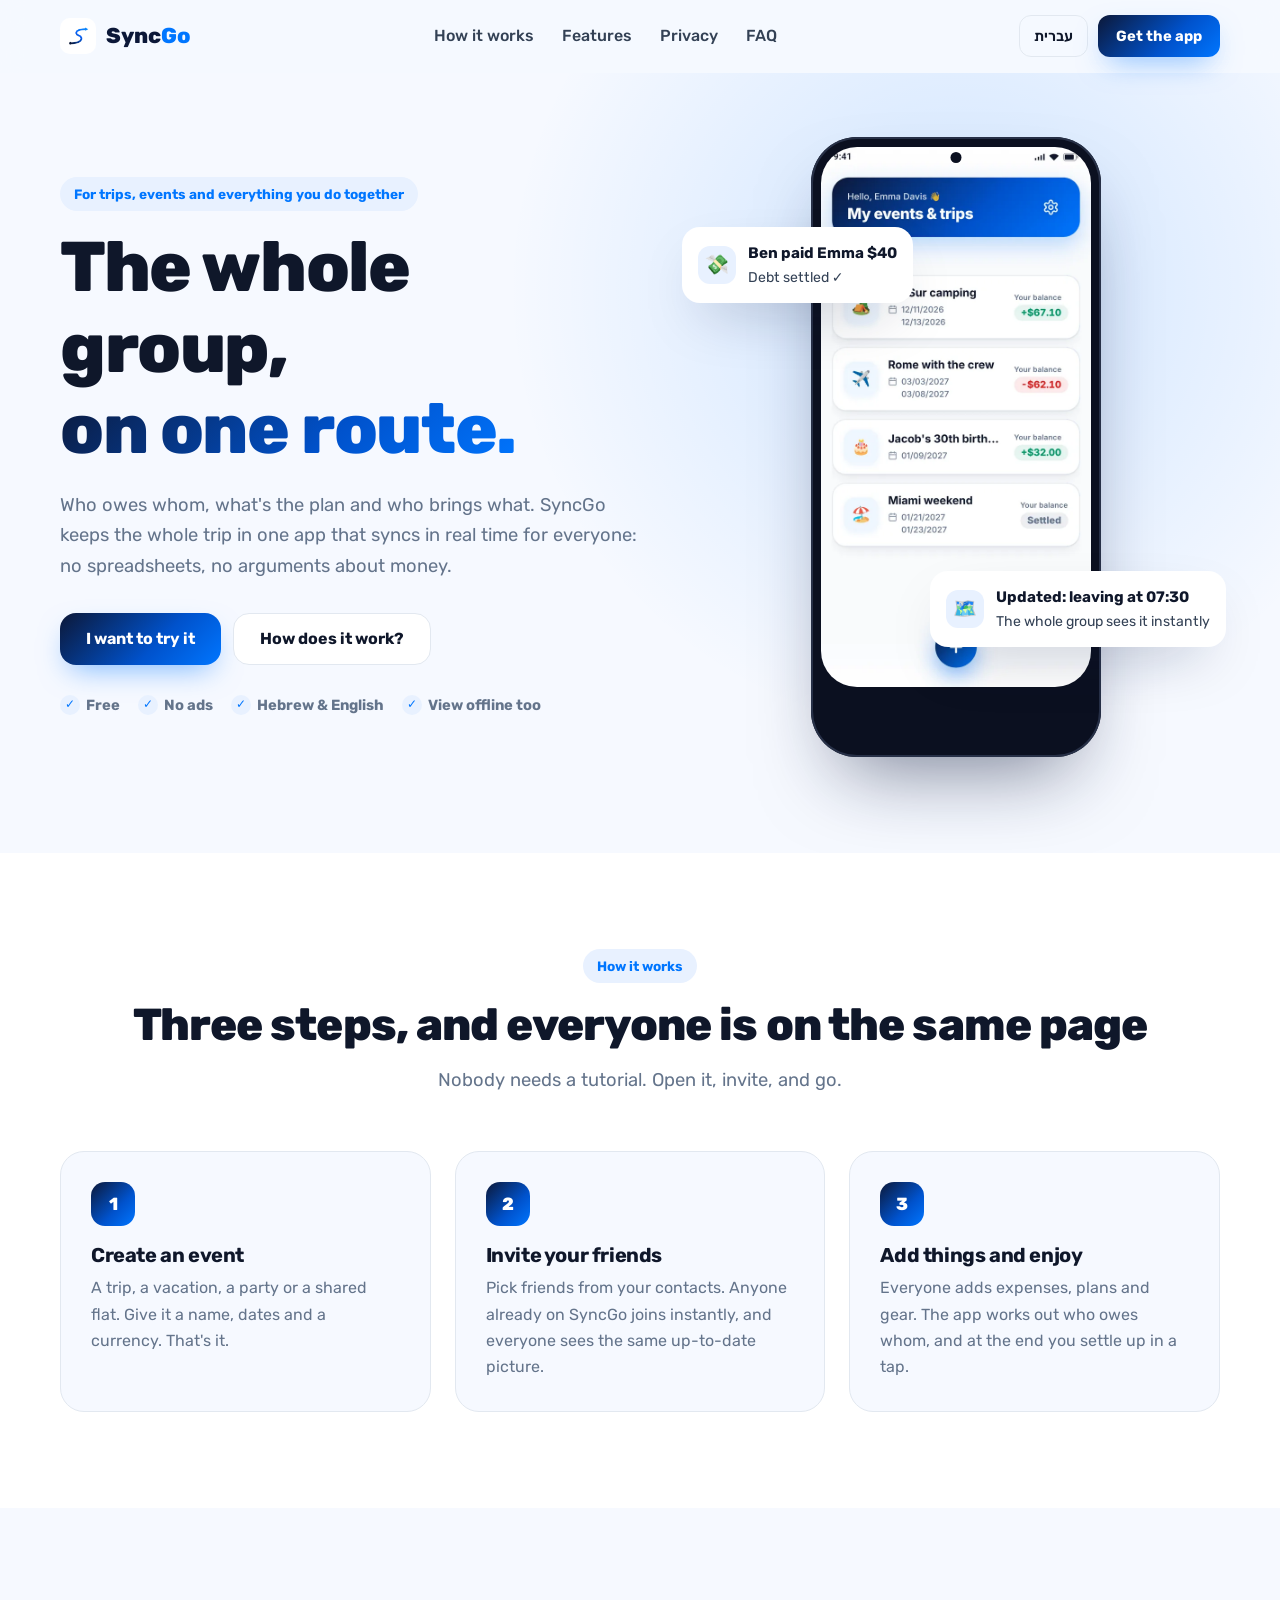
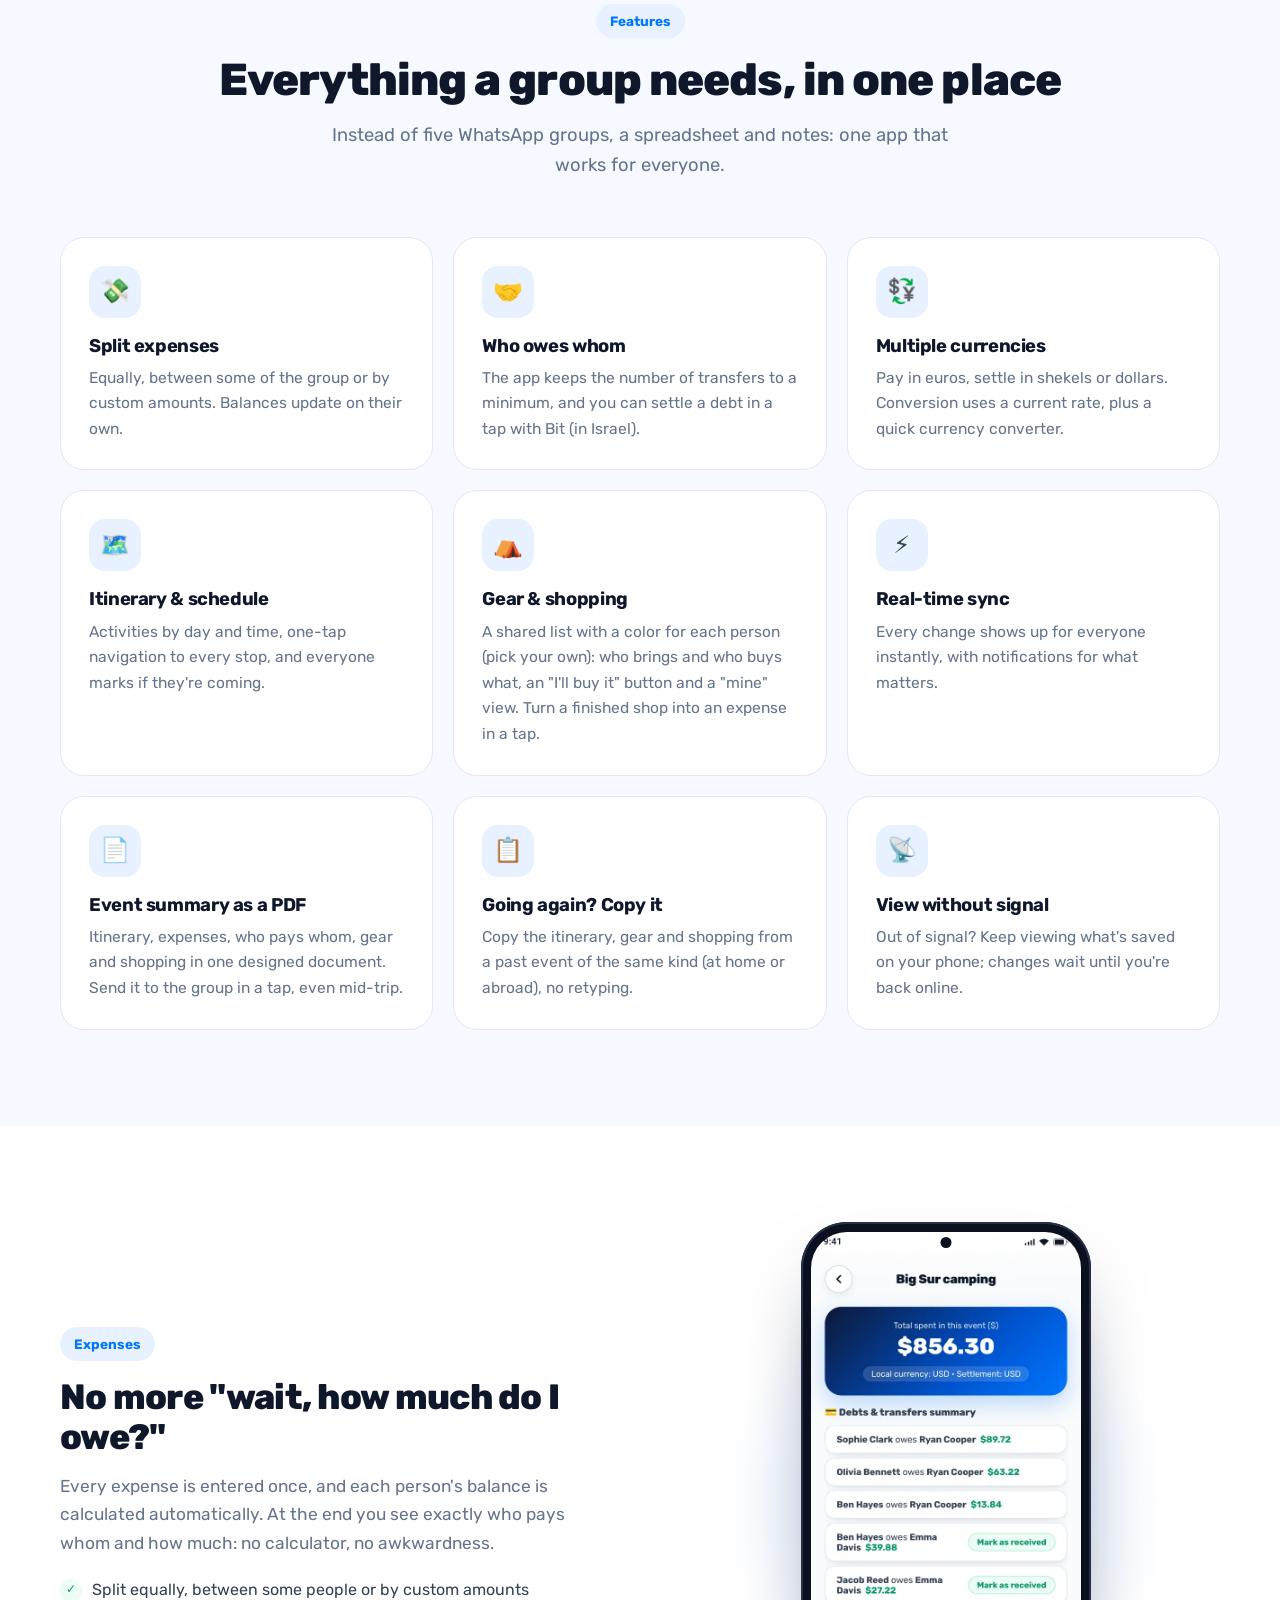
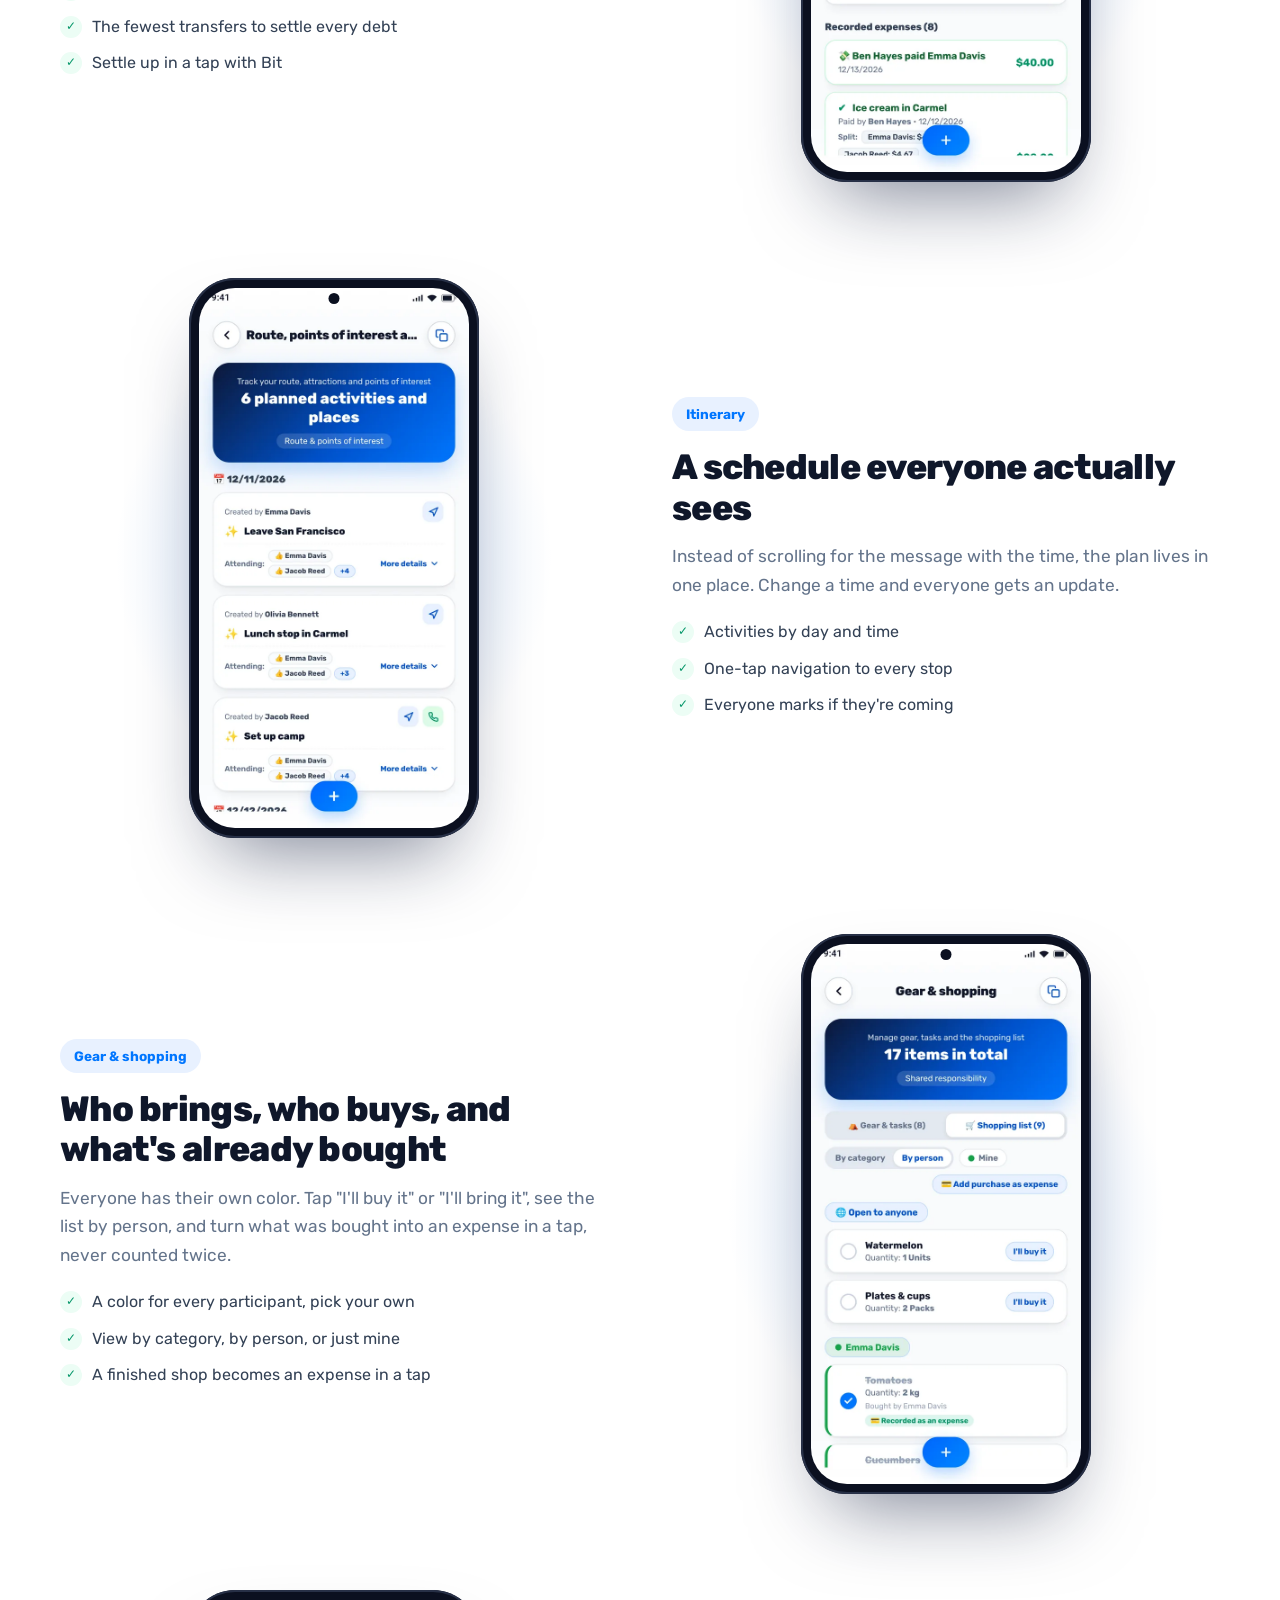
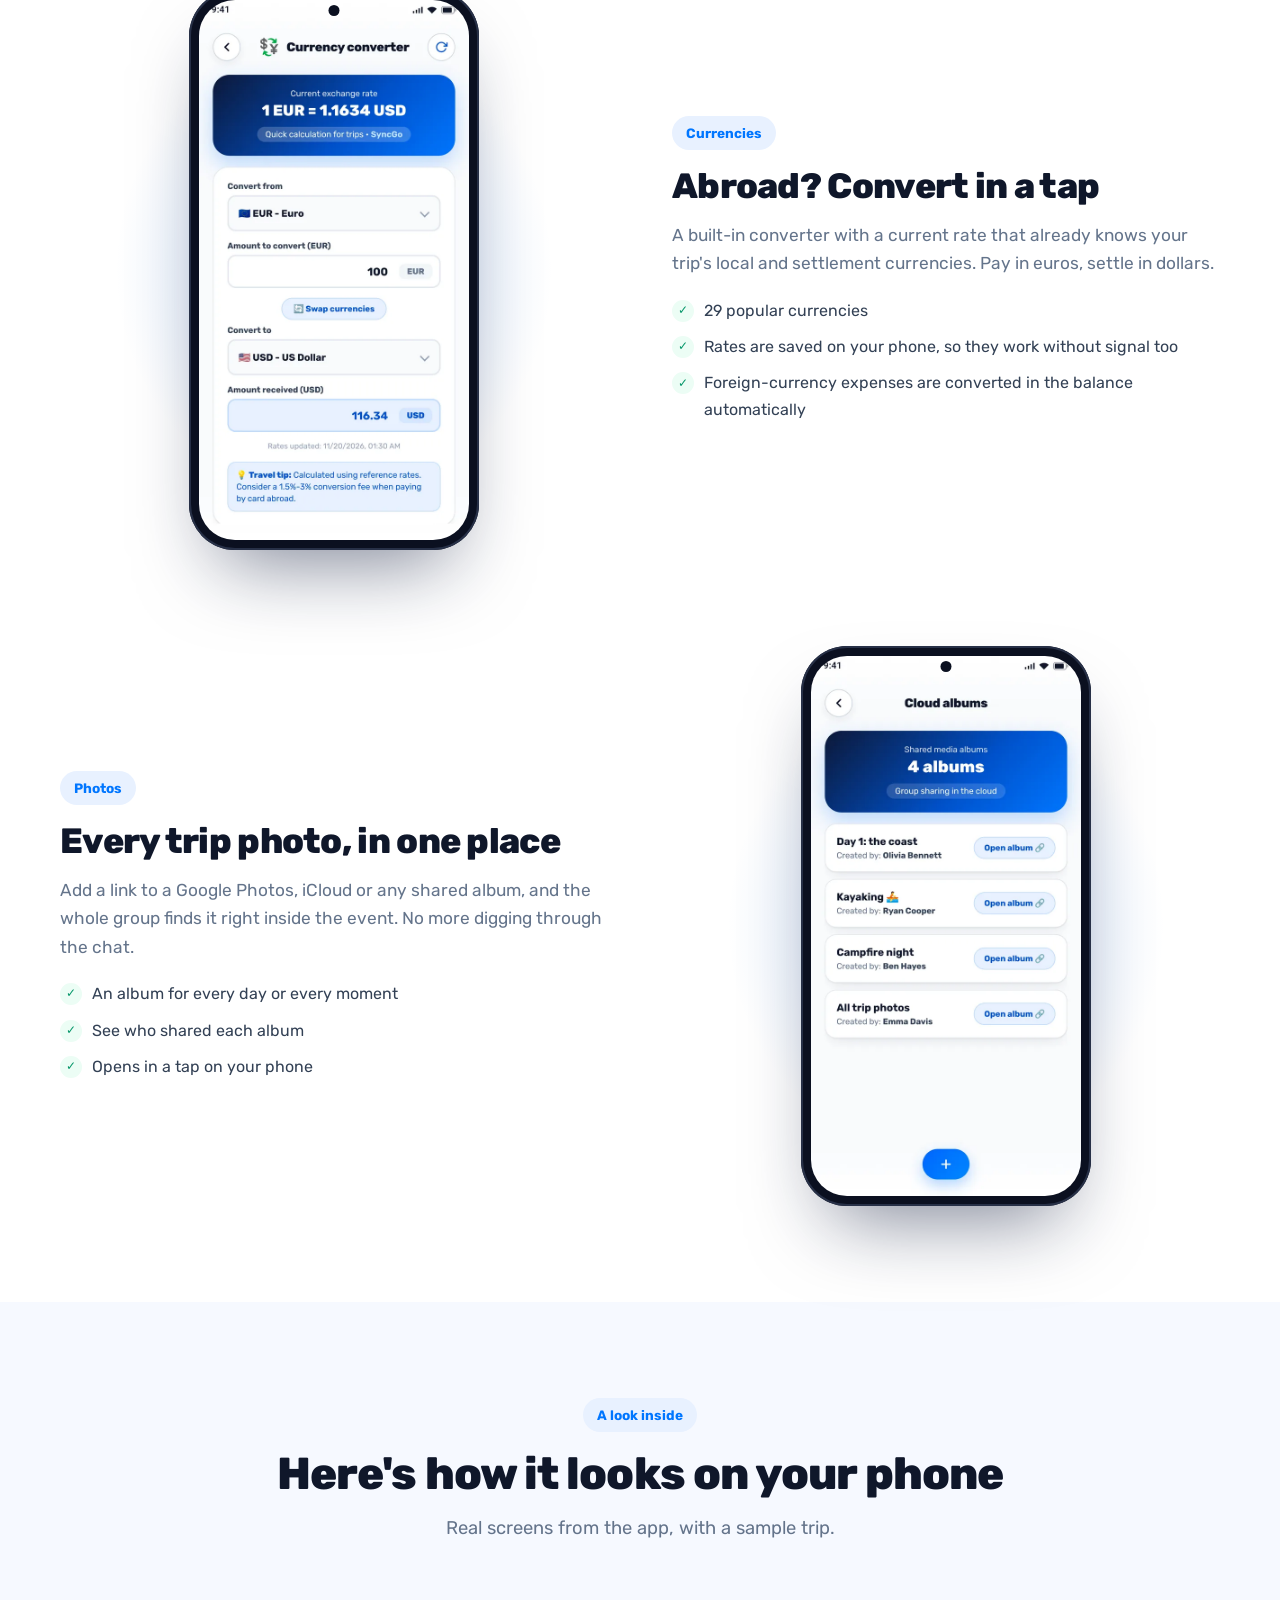
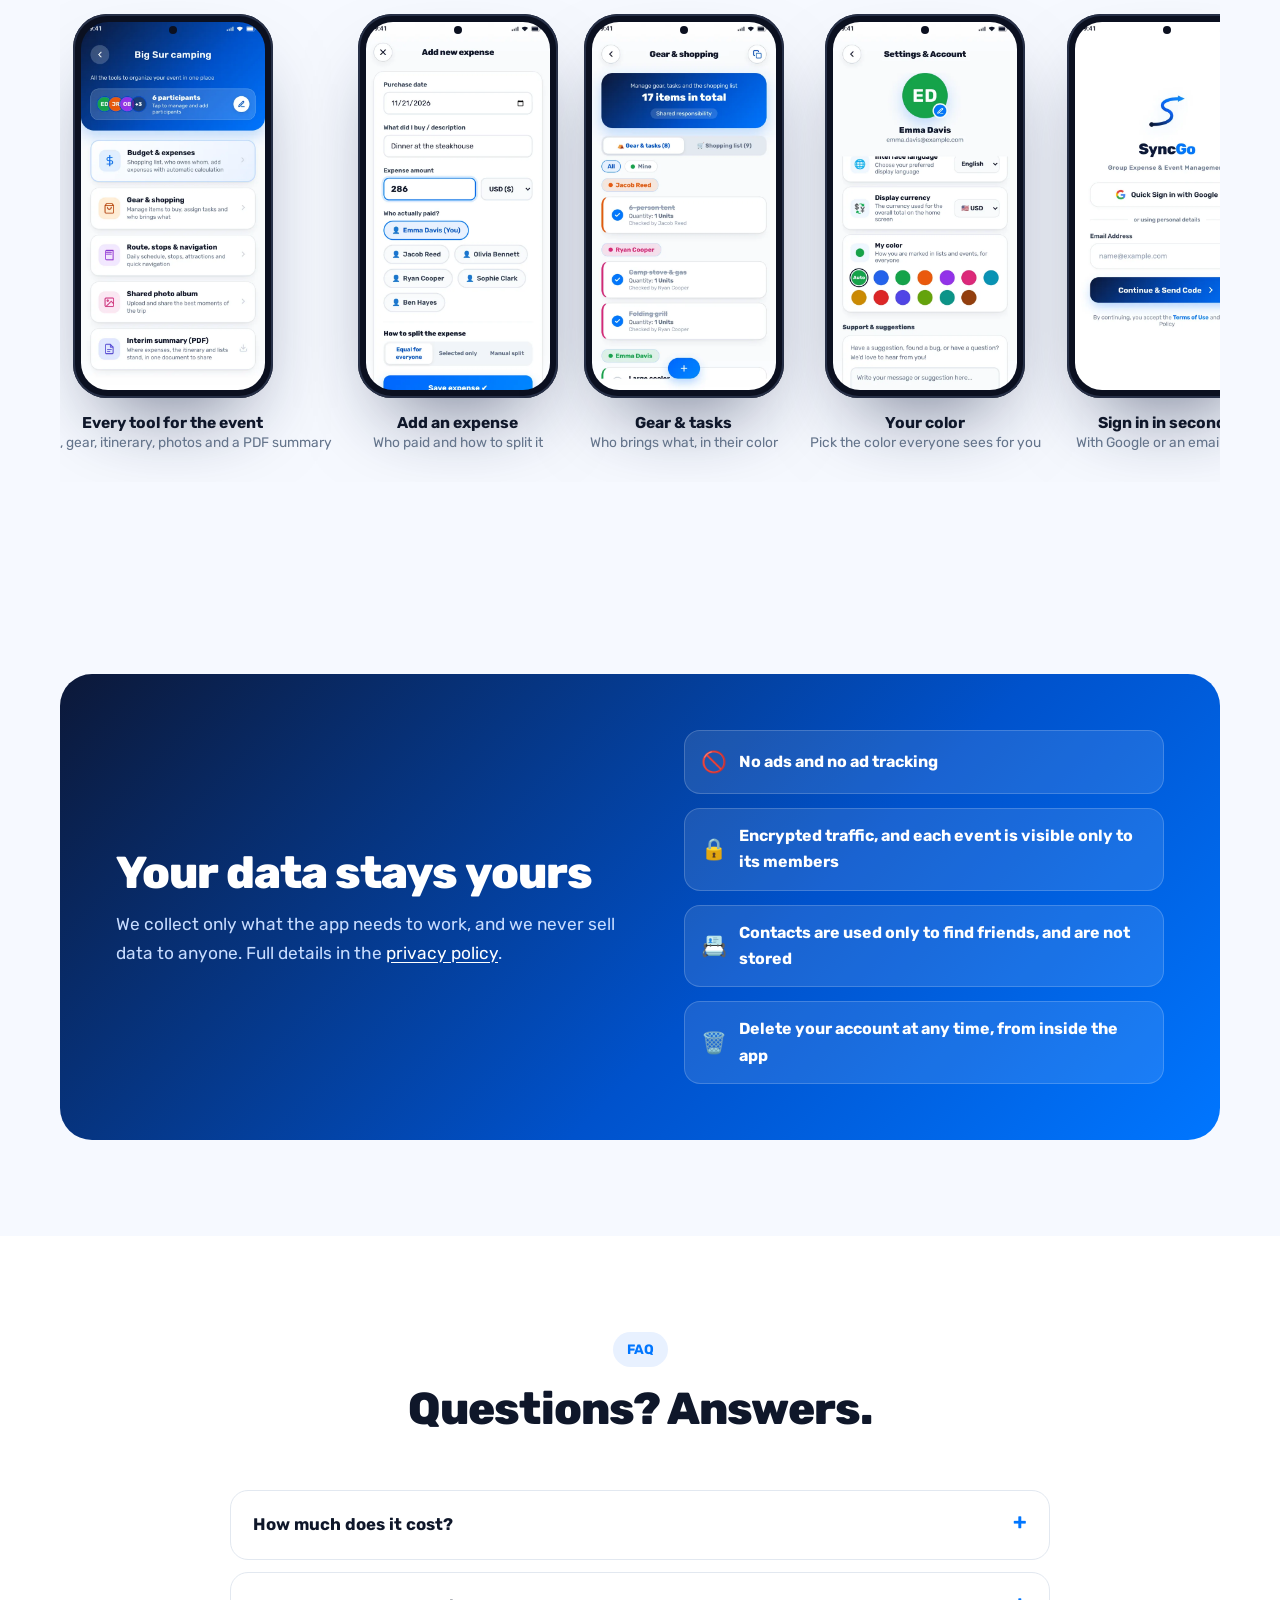
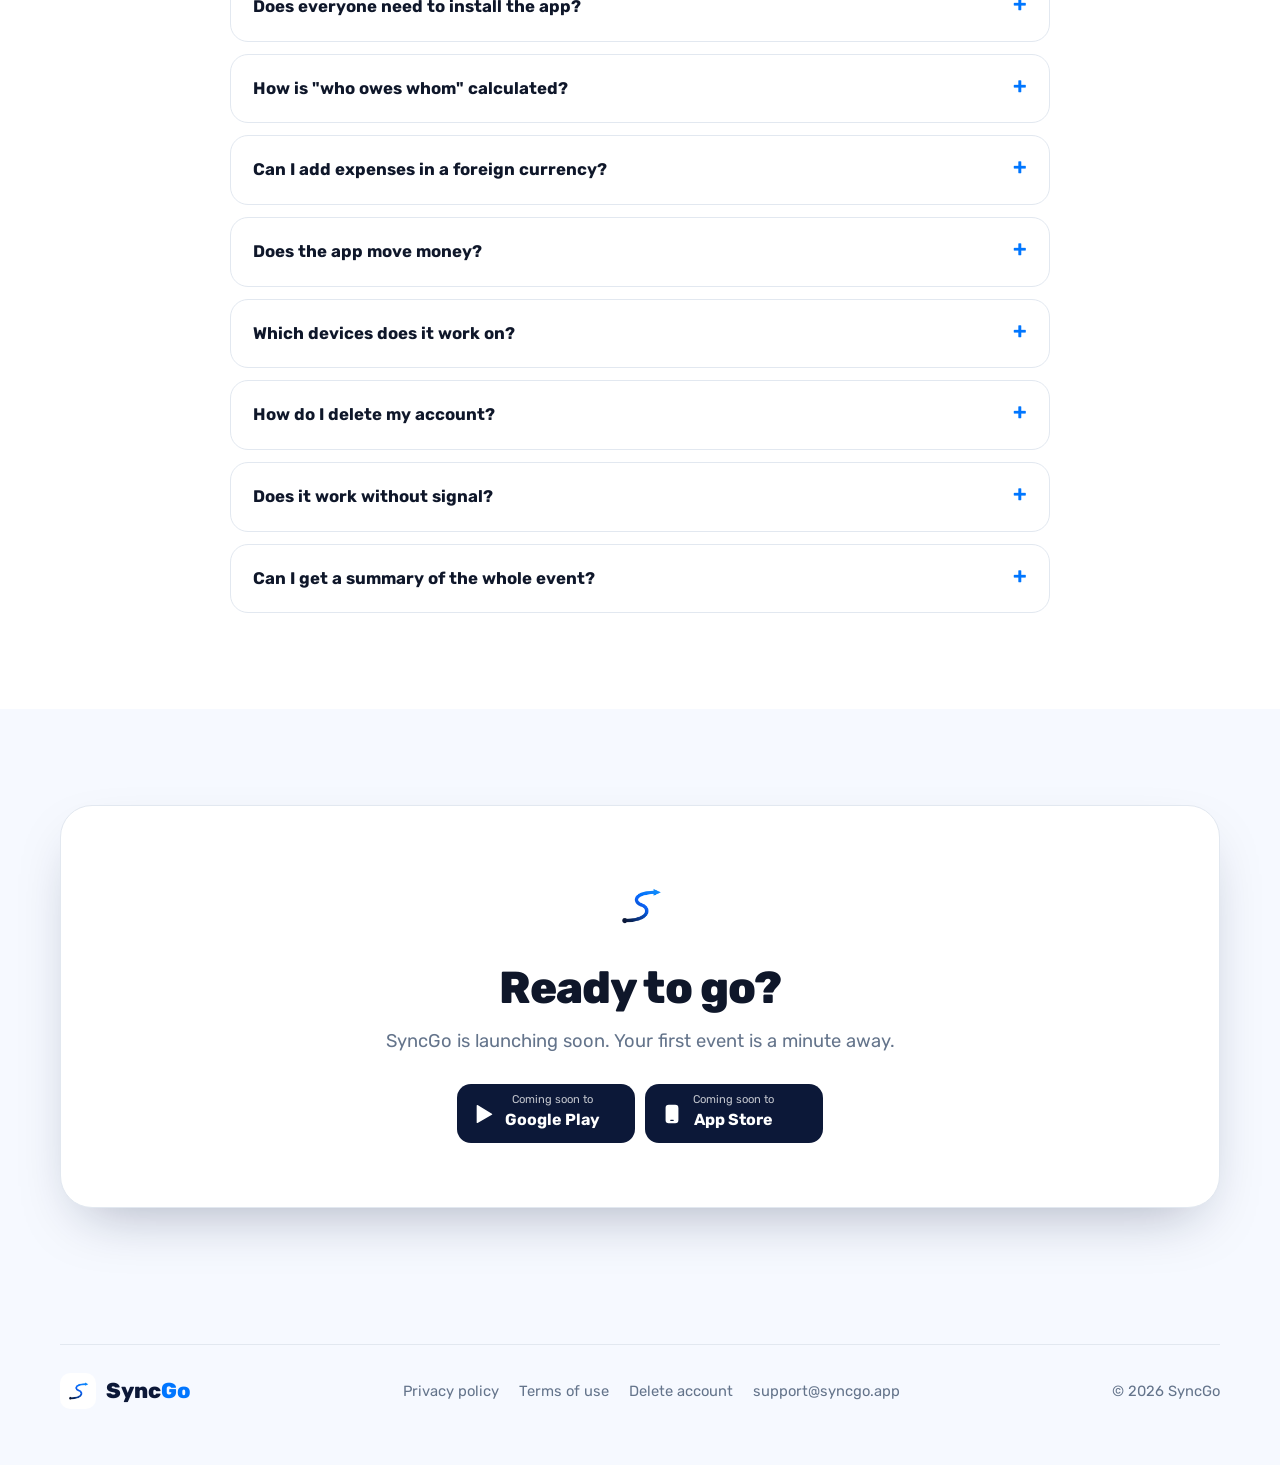
==== commit b160e766: "Landing: new screens (who buys what, colors, PDF summary), 3 new features, 2 FAQs; terms: copying an" ====
--- a/index.html
+++ b/index.html
@@ -300,9 +300,12 @@
         <div class="feat rv"><div class="ic">💸</div><h3 data-t="ft1">חלוקת הוצאות</h3><p data-t="fd1">שווה בשווה, רק בין חלק מהמשתתפים או בסכומים ידניים. המאזן מתעדכן לבד.</p></div>
         <div class="feat rv"><div class="ic">🤝</div><h3 data-t="ft2">מי חייב למי</h3><p data-t="fd2">האפליקציה מצמצמת את מספר ההעברות למינימום, ואפשר לסגור חוב בלחיצה דרך Bit.</p></div>
         <div class="feat rv"><div class="ic">💱</div><h3 data-t="ft3">כמה מטבעות</h3><p data-t="fd3">משלמים באירו ומתחשבנים בשקלים. ההמרה נעשית לפי שער עדכני, ויש גם מחשבון המרה מהיר.</p></div>
-        <div class="feat rv"><div class="ic">🗺️</div><h3 data-t="ft4">מסלול ולוח זמנים</h3><p data-t="fd4">פעילויות לפי ימים ושעות, ניווט מהיר לכל נקודה, וכל אחד מסמן אם הוא מגיע. יוצאים שוב? מעתיקים מסלול, ציוד וקניות מאירוע קודם מאותו סוג (בארץ או בחו״ל).</p></div>
+        <div class="feat rv"><div class="ic">🗺️</div><h3 data-t="ft4">מסלול ולוח זמנים</h3><p data-t="fd4">פעילויות לפי ימים ושעות, ניווט מהיר לכל נקודה, וכל אחד מסמן אם הוא מגיע.</p></div>
         <div class="feat rv"><div class="ic">⛺</div><h3 data-t="ft5">ציוד וקניות</h3><p data-t="fd5">רשימה משותפת עם צבע לכל אחד (ואפשר לבחור את הצבע שלך): מי מביא ומי קונה מה, לחיצה על "אני אקנה" ותצוגה של מה שלי. קנייה שבוצעה נרשמת כהוצאה בלחיצה.</p></div>
-        <div class="feat rv"><div class="ic">⚡</div><h3 data-t="ft6">סנכרון בזמן אמת</h3><p data-t="fd6">כל שינוי מופיע מיד אצל כולם, עם התראות על מה שחשוב. בשטח, בלי קליטה, ממשיכים לצפות במה שנשמר בטלפון. שינויים נעשים כשחוזר החיבור.</p></div>
+        <div class="feat rv"><div class="ic">⚡</div><h3 data-t="ft6">סנכרון בזמן אמת</h3><p data-t="fd6">כל שינוי מופיע מיד אצל כולם, עם התראות על מה שחשוב.</p></div>
+        <div class="feat rv"><div class="ic">📄</div><h3 data-t="ft7">סיכום האירוע ב-PDF</h3><p data-t="fd7">מסלול, הוצאות, מי מעביר למי, ציוד וקניות במסמך אחד מעוצב. נשלח לקבוצה בלחיצה, גם באמצע הטיול.</p></div>
+        <div class="feat rv"><div class="ic">📋</div><h3 data-t="ft8">יוצאים שוב? מעתיקים</h3><p data-t="fd8">מעתיקים מסלול, ציוד וקניות מאירוע קודם מאותו סוג (בארץ או בחו״ל), בלי להקליד הכל מחדש.</p></div>
+        <div class="feat rv"><div class="ic">📡</div><h3 data-t="ft9">צפייה גם בלי קליטה</h3><p data-t="fd9">בשטח, בלי קליטה, ממשיכים לצפות במה שנשמר בטלפון. שינויים נעשים כשחוזר החיבור.</p></div>
       </div>
     </div>
   </section>
@@ -333,11 +336,11 @@
       <div class="show">
         <div class="show-text rv">
           <span class="eyebrow" data-t="sh3_eb">ציוד וקניות</span>
-          <h3 data-t="sh3_h">אף אחד לא שוכח את הפחמים</h3>
-          <p data-t="sh3_p">רשימה אחת לכל מה שצריך להביא ולקנות. משייכים כל פריט למישהו, מסמנים כשזה מוכן, ורואים מה עוד חסר.</p>
-          <ul class="ticks"><li data-t="sh3_l1">ציוד, משימות ורשימת קניות משותפת</li><li data-t="sh3_l2">שיוך כל פריט למשתתף</li><li data-t="sh3_l3">רואים מיד מה כבר מכוסה</li></ul>
-        </div>
-        <div class="show-visual rv"><div class="phone real"><div class="screen"><img class="shot" data-shot="07-gear" data-ta="alt_07" src="assets/img/screens/he/07-gear.webp" width="600" height="1200" alt="רשימת ציוד ומשימות לפי מי מביא מה" loading="lazy" decoding="async"><div class="notch"></div></div></div></div>
+          <h3 data-t="sh3_h">מי מביא, מי קונה, ומה כבר נקנה</h3>
+          <p data-t="sh3_p">לכל משתתף צבע משלו. כל אחד לוחץ "אני אקנה" או "אני אביא", רואים את הרשימה לפי אחראי, ומה שנקנה נרשם כהוצאה בלחיצה, בלי לספור פעמיים.</p>
+          <ul class="ticks"><li data-t="sh3_l1">צבע לכל משתתף, ואפשר לבחור את שלך</li><li data-t="sh3_l2">תצוגה לפי קטגוריה, לפי אחראי, או רק מה שלי</li><li data-t="sh3_l3">קנייה שבוצעה הופכת להוצאה בלחיצה</li></ul>
+        </div>
+        <div class="show-visual rv"><div class="phone real"><div class="screen"><img class="shot" data-shot="12-shopping-by-person" data-ta="alt_12" src="assets/img/screens/he/12-shopping-by-person.webp" width="600" height="1200" alt="רשימת קניות לפי מי קונה, עם צבע לכל משתתף" loading="lazy" decoding="async"><div class="notch"></div></div></div></div>
       </div>
       <div class="show flip">
         <div class="show-text rv">
@@ -367,10 +370,10 @@
     <div class="wrap">
       <div class="sec-head center rv"><span class="eyebrow" data-t="sc_eb">הצצה לאפליקציה</span><h2 data-t="sc_h">ככה זה נראה בטלפון</h2><p class="lead" data-t="sc_p">מסכים אמיתיים מהאפליקציה, עם טיול לדוגמה.</p></div>
       <div class="strip rv">
-        <figure><div class="phone real sm"><div class="screen"><img class="shot" data-shot="02-trip-hub" data-ta="alt_02" src="assets/img/screens/he/02-trip-hub.webp" width="600" height="1200" alt="מסך האירוע: תקציב והוצאות, ציוד וקניות, מסלול ותמונות" loading="lazy" decoding="async"><div class="notch"></div></div></div><figcaption><span data-t="scf1">כל הכלים של האירוע</span><small data-t="scs1">תקציב, ציוד, מסלול ותמונות</small></figcaption></figure>
+        <figure><div class="phone real sm"><div class="screen"><img class="shot" data-shot="02-trip-hub" data-ta="alt_02" src="assets/img/screens/he/02-trip-hub.webp" width="600" height="1200" alt="מסך האירוע: תקציב והוצאות, ציוד וקניות, מסלול ותמונות" loading="lazy" decoding="async"><div class="notch"></div></div></div><figcaption><span data-t="scf1">כל הכלים של האירוע</span><small data-t="scs1">תקציב, ציוד, מסלול, תמונות וסיכום PDF</small></figcaption></figure>
         <figure><div class="phone real sm"><div class="screen"><img class="shot" data-shot="05-add-expense" data-ta="alt_05" src="assets/img/screens/he/05-add-expense.webp" width="600" height="1200" alt="הוספת הוצאה חדשה עם מי שילם ואופן החלוקה" loading="lazy" decoding="async"><div class="notch"></div></div></div><figcaption><span data-t="scf2">הוספת הוצאה</span><small data-t="scs2">מי שילם ואיך מתחלקים</small></figcaption></figure>
-        <figure><div class="phone real sm"><div class="screen"><img class="shot" data-shot="03-members" data-ta="alt_03" src="assets/img/screens/he/03-members.webp" width="600" height="1200" alt="ניהול המשתתפים באירוע" loading="lazy" decoding="async"><div class="notch"></div></div></div><figcaption><span data-t="scf3">ניהול משתתפים</span><small data-t="scs3">מזמינים חברים מאנשי הקשר</small></figcaption></figure>
-        <figure><div class="phone real sm"><div class="screen"><img class="shot" data-shot="08-shopping" data-ta="alt_08" src="assets/img/screens/he/08-shopping.webp" width="600" height="1200" alt="רשימת קניות משותפת לפי קטגוריות" loading="lazy" decoding="async"><div class="notch"></div></div></div><figcaption><span data-t="scf4">רשימת קניות משותפת</span><small data-t="scs4">מסודרת לפי קטגוריות</small></figcaption></figure>
+        <figure><div class="phone real sm"><div class="screen"><img class="shot" data-shot="07-gear" data-ta="alt_07" src="assets/img/screens/he/07-gear.webp" width="600" height="1200" alt="ציוד ומשימות לפי מי מביא מה, עם צבע לכל משתתף" loading="lazy" decoding="async"><div class="notch"></div></div></div><figcaption><span data-t="scf3">ציוד ומשימות</span><small data-t="scs3">מי מביא מה, בצבע של כל אחד</small></figcaption></figure>
+        <figure><div class="phone real sm"><div class="screen"><img class="shot" data-shot="13-settings" data-ta="alt_13" src="assets/img/screens/he/13-settings.webp" width="600" height="1200" alt="הגדרות: שפה, מטבע ובחירת הצבע שלך" loading="lazy" decoding="async"><div class="notch"></div></div></div><figcaption><span data-t="scf4">הצבע שלך</span><small data-t="scs4">בוחרים צבע שמסמן אותך אצל כולם</small></figcaption></figure>
         <figure><div class="phone real sm"><div class="screen"><img class="shot" data-shot="11-sign-in" data-ta="alt_11" src="assets/img/screens/he/11-sign-in.webp" width="600" height="1200" alt="מסך הכניסה: עם Google או קוד למייל" loading="lazy" decoding="async"><div class="notch"></div></div></div><figcaption><span data-t="scf5">כניסה בשניות</span><small data-t="scs5">עם Google או קוד למייל</small></figcaption></figure>
       </div>
     </div>
@@ -406,6 +409,8 @@
         <details class="rv"><summary data-t="q5">האפליקציה מעבירה כסף?</summary><p data-t="a5">לא. SyncGo מחשבת ומראה מי צריך להעביר למי. את ההעברה עצמה עושים באפליקציית תשלומים כמו Bit, ומסמנים באפליקציה שהחוב נסגר.</p></details>
         <details class="rv"><summary data-t="q6">באיזה מכשירים זה עובד?</summary><p data-t="a6">SyncGo יוצאת קודם ל-Android ב-Google Play, ומיד אחר כך ל-iPhone ב-App Store.</p></details>
         <details class="rv"><summary data-t="q7">איך מוחקים את החשבון?</summary><p data-t="a7" data-html>בהגדרות ואזור אישי, תחת ניהול חשבון. כל הפרטים בעמוד <a href="delete-account.html" style="color:var(--bright)">מחיקת חשבון</a>.</p></details>
+        <details class="rv"><summary data-t="q8">זה עובד בלי קליטה?</summary><p data-t="a8">אפשר לצפות בכל מה שכבר נפתח בטלפון: מסלול, הוצאות, ציוד וקניות. כדי להוסיף או לשנות צריך חיבור, והאפליקציה מראה מתי הנתונים עודכנו לאחרונה.</p></details>
+        <details class="rv"><summary data-t="q9">אפשר לקבל סיכום של כל האירוע?</summary><p data-t="a9">כן. במסך האירוע לוחצים על "סיכום האירוע (PDF)" ומקבלים מסמך מעוצב עם המסלול, ההוצאות, מי מעביר למי, הציוד והקניות, מוכן לשליחה בוואטסאפ או במייל.</p></details>
       </div>
     </div>
   </section>
@@ -462,15 +467,15 @@
   ft1:'Split expenses',fd1:'Equally, between some of the group or by custom amounts. Balances update on their own.',
   ft2:'Who owes whom',fd2:'The app keeps the number of transfers to a minimum, and you can settle a debt in a tap with Bit (in Israel).',
   ft3:'Multiple currencies',fd3:'Pay in euros, settle in shekels or dollars. Conversion uses a current rate, plus a quick currency converter.',
-  ft4:'Itinerary & schedule',fd4:'Activities by day and time, one-tap navigation to every stop, and everyone marks if they\'re coming. Going again? Copy the itinerary, gear and shopping from a past event of the same kind (at home or abroad).',
+  ft4:'Itinerary & schedule',fd4:'Activities by day and time, one-tap navigation to every stop, and everyone marks if they\'re coming.',
   ft5:'Gear & shopping',fd5:'A shared list with a color for each person (pick your own): who brings and who buys what, an "I\'ll buy it" button and a "mine" view. Turn a finished shop into an expense in a tap.',
-  ft6:'Real-time sync',fd6:'Every change shows up for everyone instantly, with notifications for what matters. Out of signal? You can still view what\'s saved on your phone; changes wait until you\'re back online.',
+  ft6:'Real-time sync',fd6:'Every change shows up for everyone instantly, with notifications for what matters.',ft7:'Event summary as a PDF',fd7:'Itinerary, expenses, who pays whom, gear and shopping in one designed document. Send it to the group in a tap, even mid-trip.',ft8:'Going again? Copy it',fd8:'Copy the itinerary, gear and shopping from a past event of the same kind (at home or abroad), no retyping.',ft9:'View without signal',fd9:'Out of signal? Keep viewing what\'s saved on your phone; changes wait until you\'re back online.',
   sh1_eb:'Expenses',sh1_h:'No more "wait, how much do I owe?"',sh1_p:'Every expense is entered once, and each person\'s balance is calculated automatically. At the end you see exactly who pays whom and how much: no calculator, no awkwardness.',
   sh1_l1:'Split equally, between some people or by custom amounts',sh1_l2:'The fewest transfers to settle every debt',sh1_l3:'Settle up in a tap with Bit',
   sh2_eb:'Itinerary',sh2_h:'A schedule everyone actually sees',sh2_p:'Instead of scrolling for the message with the time, the plan lives in one place. Change a time and everyone gets an update.',
   sh2_l1:'Activities by day and time',sh2_l2:'One-tap navigation to every stop',sh2_l3:'Everyone marks if they\'re coming',
-  sh3_eb:'Gear & shopping',sh3_h:'Nobody forgets the charcoal',sh3_p:'One list for everything to bring and buy. Assign each item to someone, tick it when it\'s ready and see what\'s still missing.',
-  sh3_l1:'Gear, tasks and a shared shopping list',sh3_l2:'Assign every item to a person',sh3_l3:'See at a glance what\'s covered',
+  sh3_eb:'Gear & shopping',sh3_h:'Who brings, who buys, and what\'s already bought',sh3_p:'Everyone has their own color. Tap "I\'ll buy it" or "I\'ll bring it", see the list by person, and turn what was bought into an expense in a tap, never counted twice.',
+  sh3_l1:'A color for every participant, pick your own',sh3_l2:'View by category, by person, or just mine',sh3_l3:'A finished shop becomes an expense in a tap',
   p_h:'Your data stays yours',p_p:'We collect only what the app needs to work, and we never sell data to anyone. Full details in the <a href="privacy.html">privacy policy</a>.',
   p_1:'No ads and no ad tracking',p_2:'Encrypted traffic, and each event is visible only to its members',p_3:'Contacts are used only to find friends, and are not stored',p_4:'Delete your account at any time, from inside the app',
   q_eb:'FAQ',q_h:'Questions? Answers.',
@@ -480,10 +485,10 @@
   q4:'Can I add expenses in a foreign currency?',a4:'Yes. Pick a local currency for the destination and a settlement currency, and conversion uses a current rate.',
   q5:'Does the app move money?',a5:'No. SyncGo calculates and shows who should pay whom. The transfer itself happens in a payments app such as Bit, and you mark the debt as settled in SyncGo.',
   q6:'Which devices does it work on?',a6:'SyncGo launches first on Android in Google Play, followed shortly by iPhone in the App Store.',
-  q7:'How do I delete my account?',a7:'In Settings & Account, under Account management. Full details on the <a href="delete-account.html" style="color:var(--bright)">delete account</a> page.',
+  q7:'How do I delete my account?',a7:'In Settings & Account, under Account management. Full details on the <a href="delete-account.html" style="color:var(--bright)">delete account</a> page.',q8:'Does it work without signal?',a8:'You can view everything already opened on your phone: itinerary, expenses, gear and shopping. Adding or changing things needs a connection, and the app shows when the data was last updated.',q9:'Can I get a summary of the whole event?',a9:'Yes. On the event screen tap "Event summary (PDF)" to get a designed document with the itinerary, expenses, who pays whom, gear and shopping, ready to send on WhatsApp or by email.',
   d_h:'Ready to go?',d_p:'SyncGo is launching soon. Your first event is a minute away.',soon:'Coming soon to',
   privacy:'Privacy policy',terms:'Terms of use',del:'Delete account',
-  alt_01:'The My events & trips screen in SyncGo, with your balance in each event',alt_04:'Event expenses and who owes whom',alt_06:'The trip itinerary by day and time, with navigation and who is coming',alt_07:'Gear and tasks grouped by who brings what',alt_10:'Currency converter with a current rate',alt_09:'The trip\'s shared photo albums',alt_02:'The event screen: budget & expenses, gear & shopping, itinerary and photos',alt_05:'Adding an expense: who paid and how to split it',alt_03:'Managing the participants of an event',alt_08:'A shared shopping list by category',alt_11:'Sign-in screen: with Google or an email code',sh4_eb:'Currencies',sh4_h:'Abroad? Convert in a tap',sh4_p:'A built-in converter with a current rate that already knows your trip\'s local and settlement currencies. Pay in euros, settle in dollars.',sh4_l1:'29 popular currencies',sh4_l2:'Rates are saved on your phone, so they work without signal too',sh4_l3:'Foreign-currency expenses are converted in the balance automatically',sh5_eb:'Photos',sh5_h:'Every trip photo, in one place',sh5_p:'Add a link to a Google Photos, iCloud or any shared album, and the whole group finds it right inside the event. No more digging through the chat.',sh5_l1:'An album for every day or every moment',sh5_l2:'See who shared each album',sh5_l3:'Opens in a tap on your phone',sc_eb:'A look inside',sc_h:'Here\'s how it looks on your phone',sc_p:'Real screens from the app, with a sample trip.',scf1:'Every tool for the event',scs1:'Budget, gear, itinerary and photos',scf2:'Add an expense',scs2:'Who paid and how to split it',scf3:'Manage participants',scs3:'Invite friends from your contacts',scf4:'Shared shopping list',scs4:'Sorted by category',scf5:'Sign in in seconds',scs5:'With Google or an email code',
+  alt_01:'The My events & trips screen in SyncGo, with your balance in each event',alt_04:'Event expenses and who owes whom',alt_06:'The trip itinerary by day and time, with navigation and who is coming',alt_07:'Gear and tasks by who brings what, with a color for each participant',alt_10:'Currency converter with a current rate',alt_09:'The trip\'s shared photo albums',alt_02:'The event screen: budget & expenses, gear & shopping, itinerary, photos and the PDF summary',alt_05:'Adding an expense: who paid and how to split it',alt_03:'Managing the participants of an event',alt_08:'A shared shopping list by category',alt_12:'Shopping list by who buys it, with a color for each participant',alt_13:'Settings: language, currency and picking your color',alt_11:'Sign-in screen: with Google or an email code',sh4_eb:'Currencies',sh4_h:'Abroad? Convert in a tap',sh4_p:'A built-in converter with a current rate that already knows your trip\'s local and settlement currencies. Pay in euros, settle in dollars.',sh4_l1:'29 popular currencies',sh4_l2:'Rates are saved on your phone, so they work without signal too',sh4_l3:'Foreign-currency expenses are converted in the balance automatically',sh5_eb:'Photos',sh5_h:'Every trip photo, in one place',sh5_p:'Add a link to a Google Photos, iCloud or any shared album, and the whole group finds it right inside the event. No more digging through the chat.',sh5_l1:'An album for every day or every moment',sh5_l2:'See who shared each album',sh5_l3:'Opens in a tap on your phone',sc_eb:'A look inside',sc_h:'Here\'s how it looks on your phone',sc_p:'Real screens from the app, with a sample trip.',scf1:'Every tool for the event',scs1:'Budget, gear, itinerary, photos and a PDF summary',scf2:'Add an expense',scs2:'Who paid and how to split it',scf3:'Gear & tasks',scs3:'Who brings what, in their color',scf4:'Your color',scs4:'Pick the color everyone sees for you',scf5:'Sign in in seconds',scs5:'With Google or an email code',
   title:'SyncGo · The whole group, on one route'
  }
 };
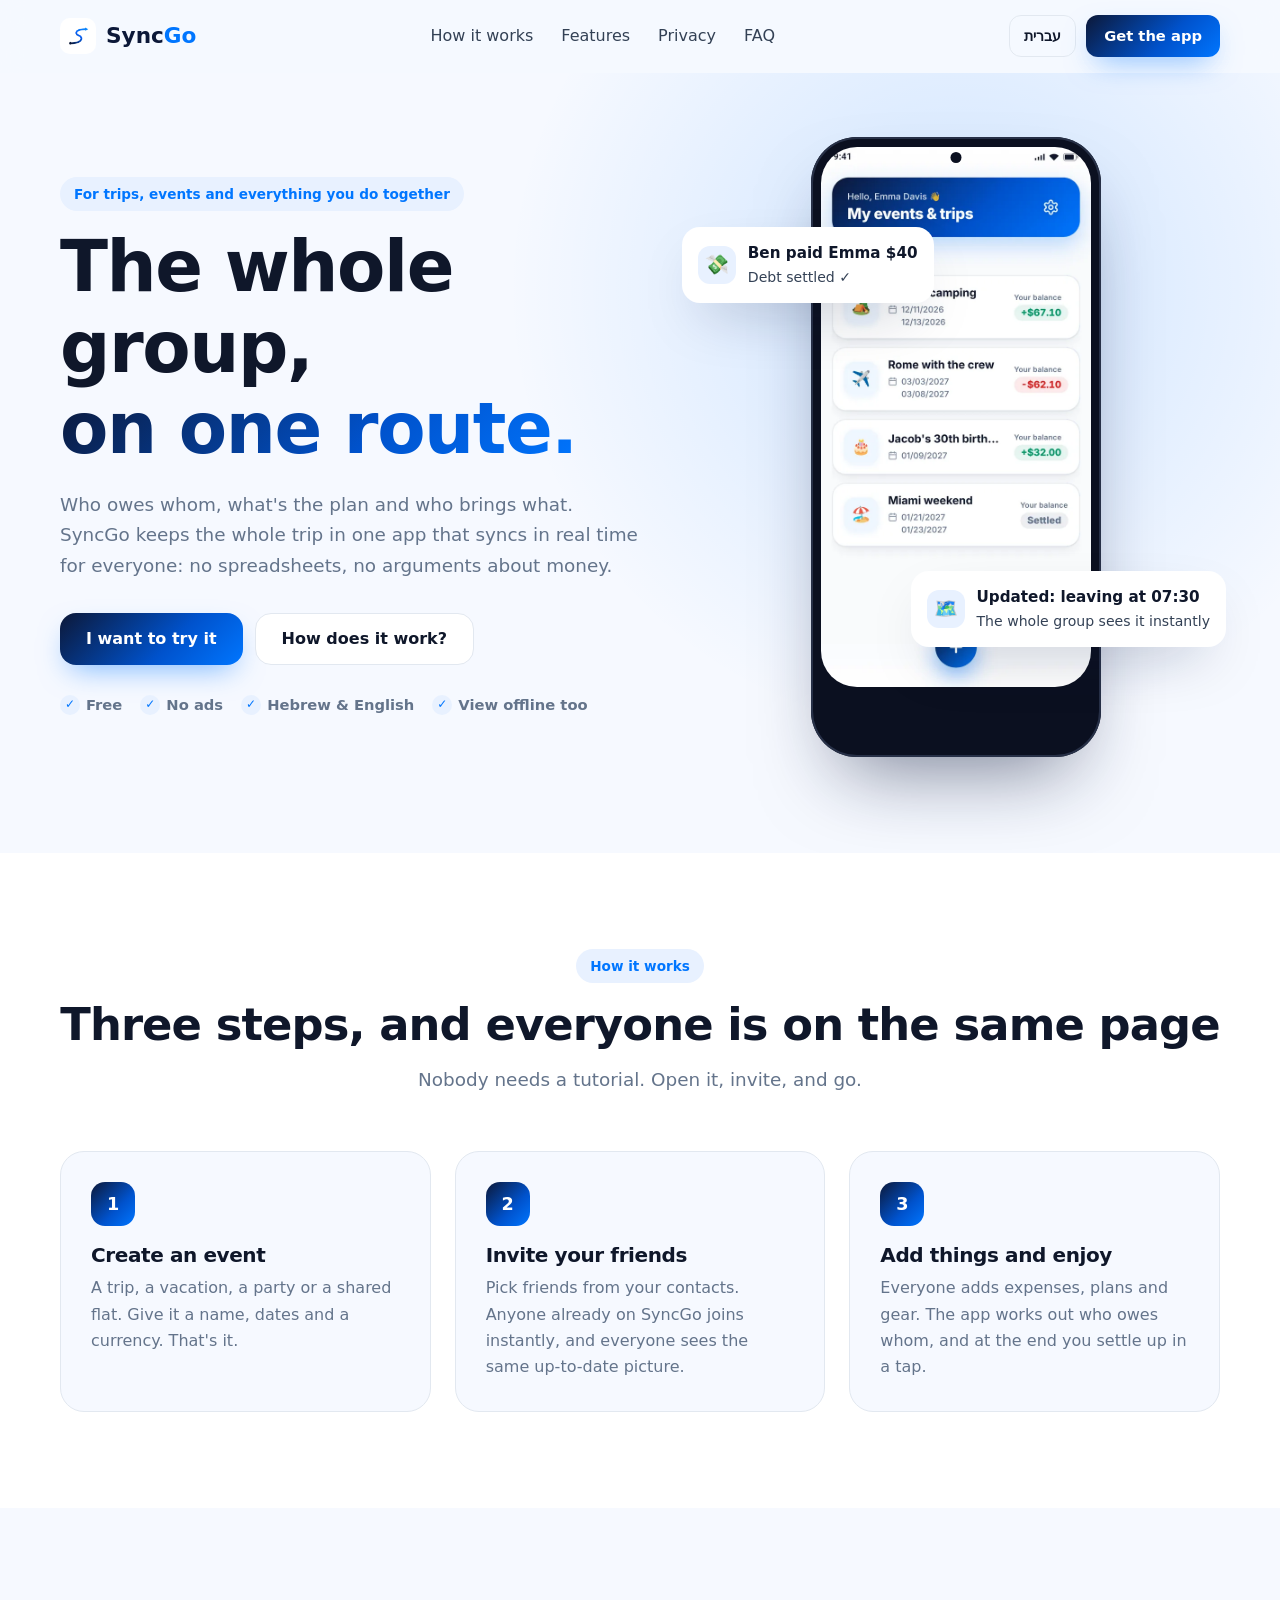
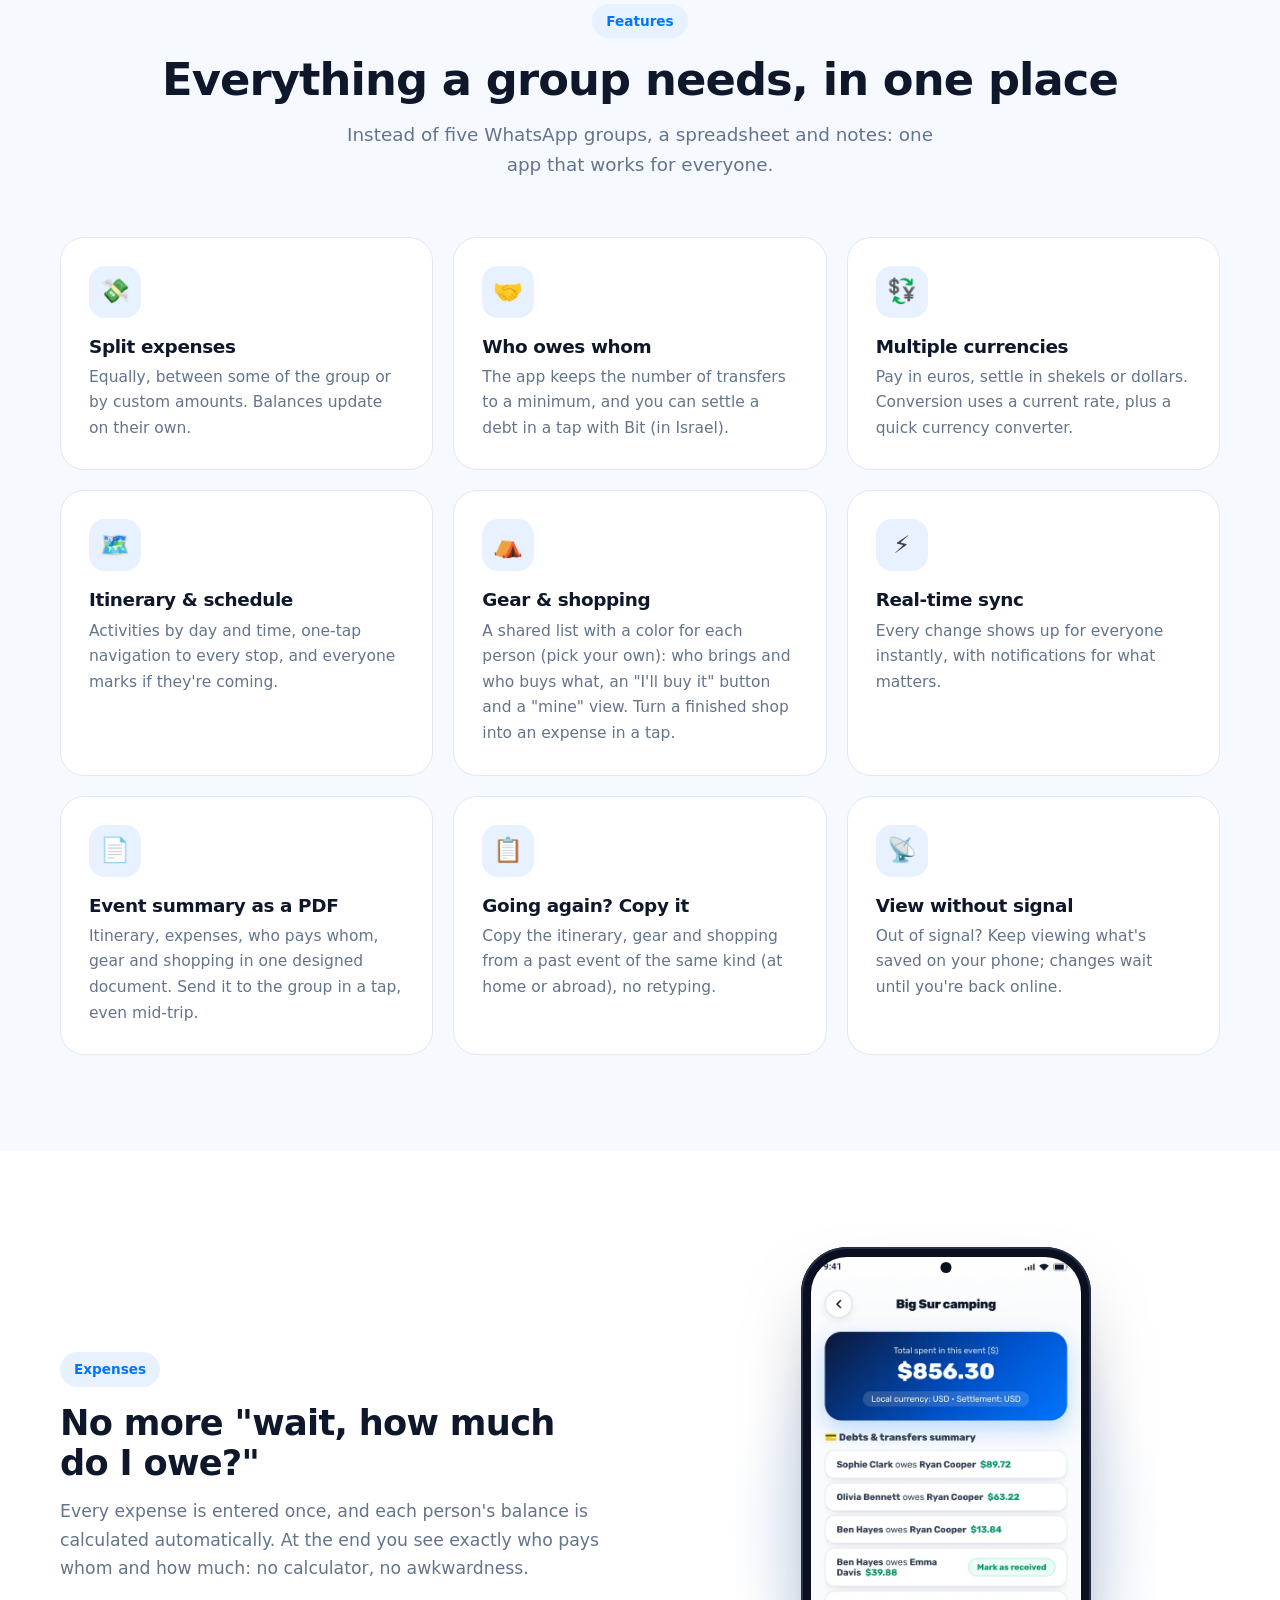
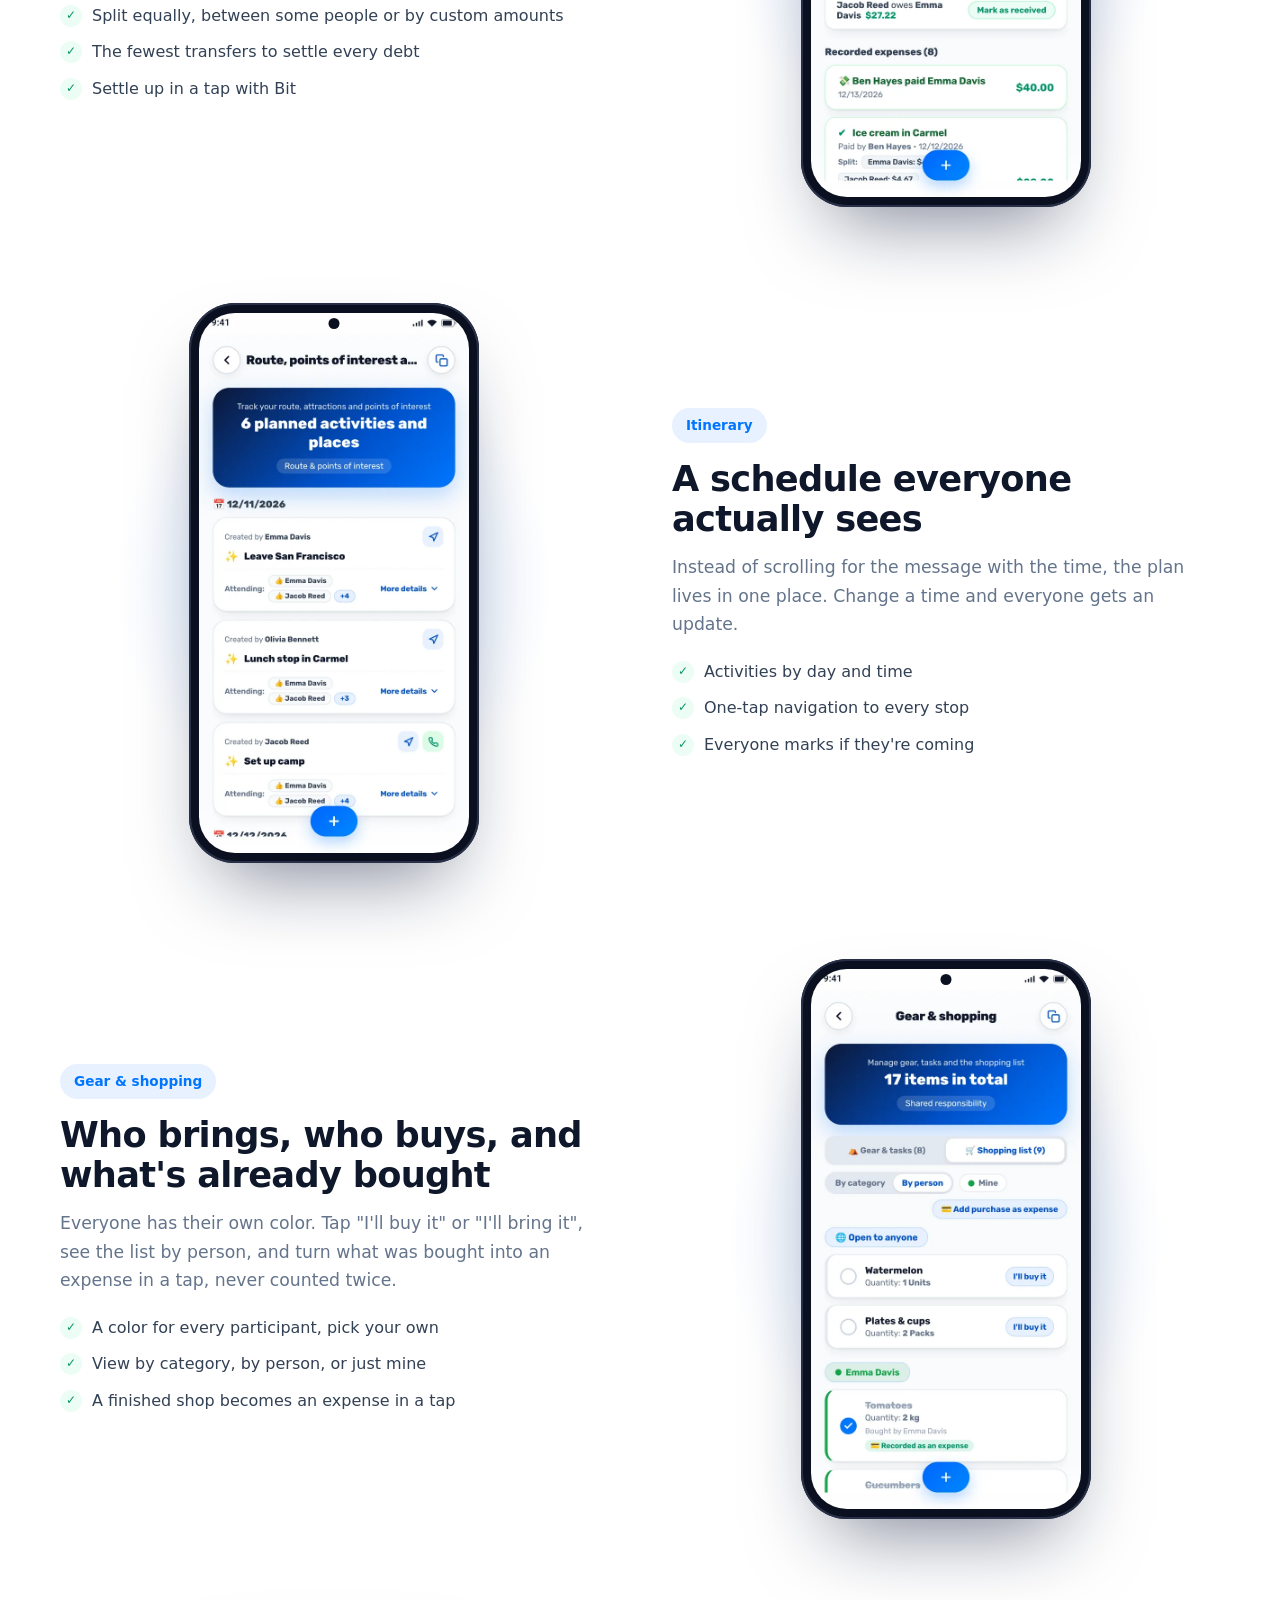
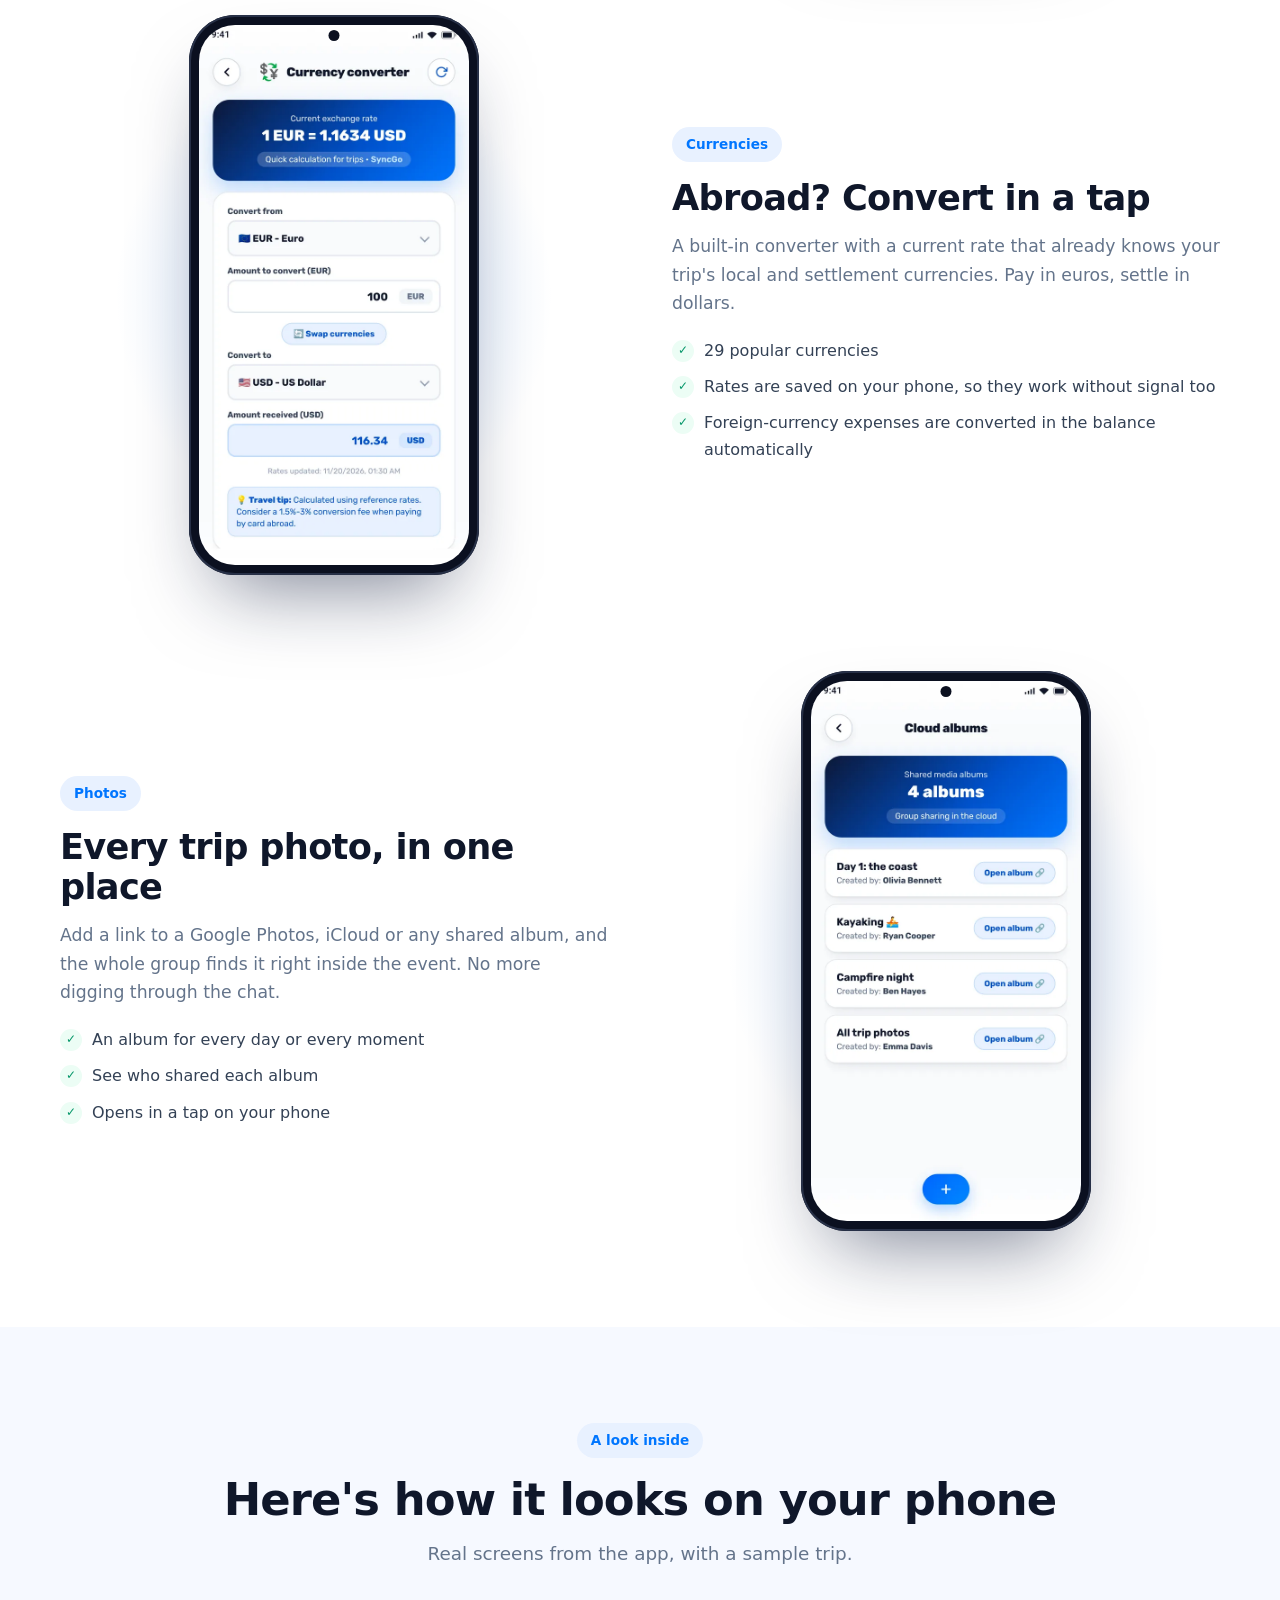
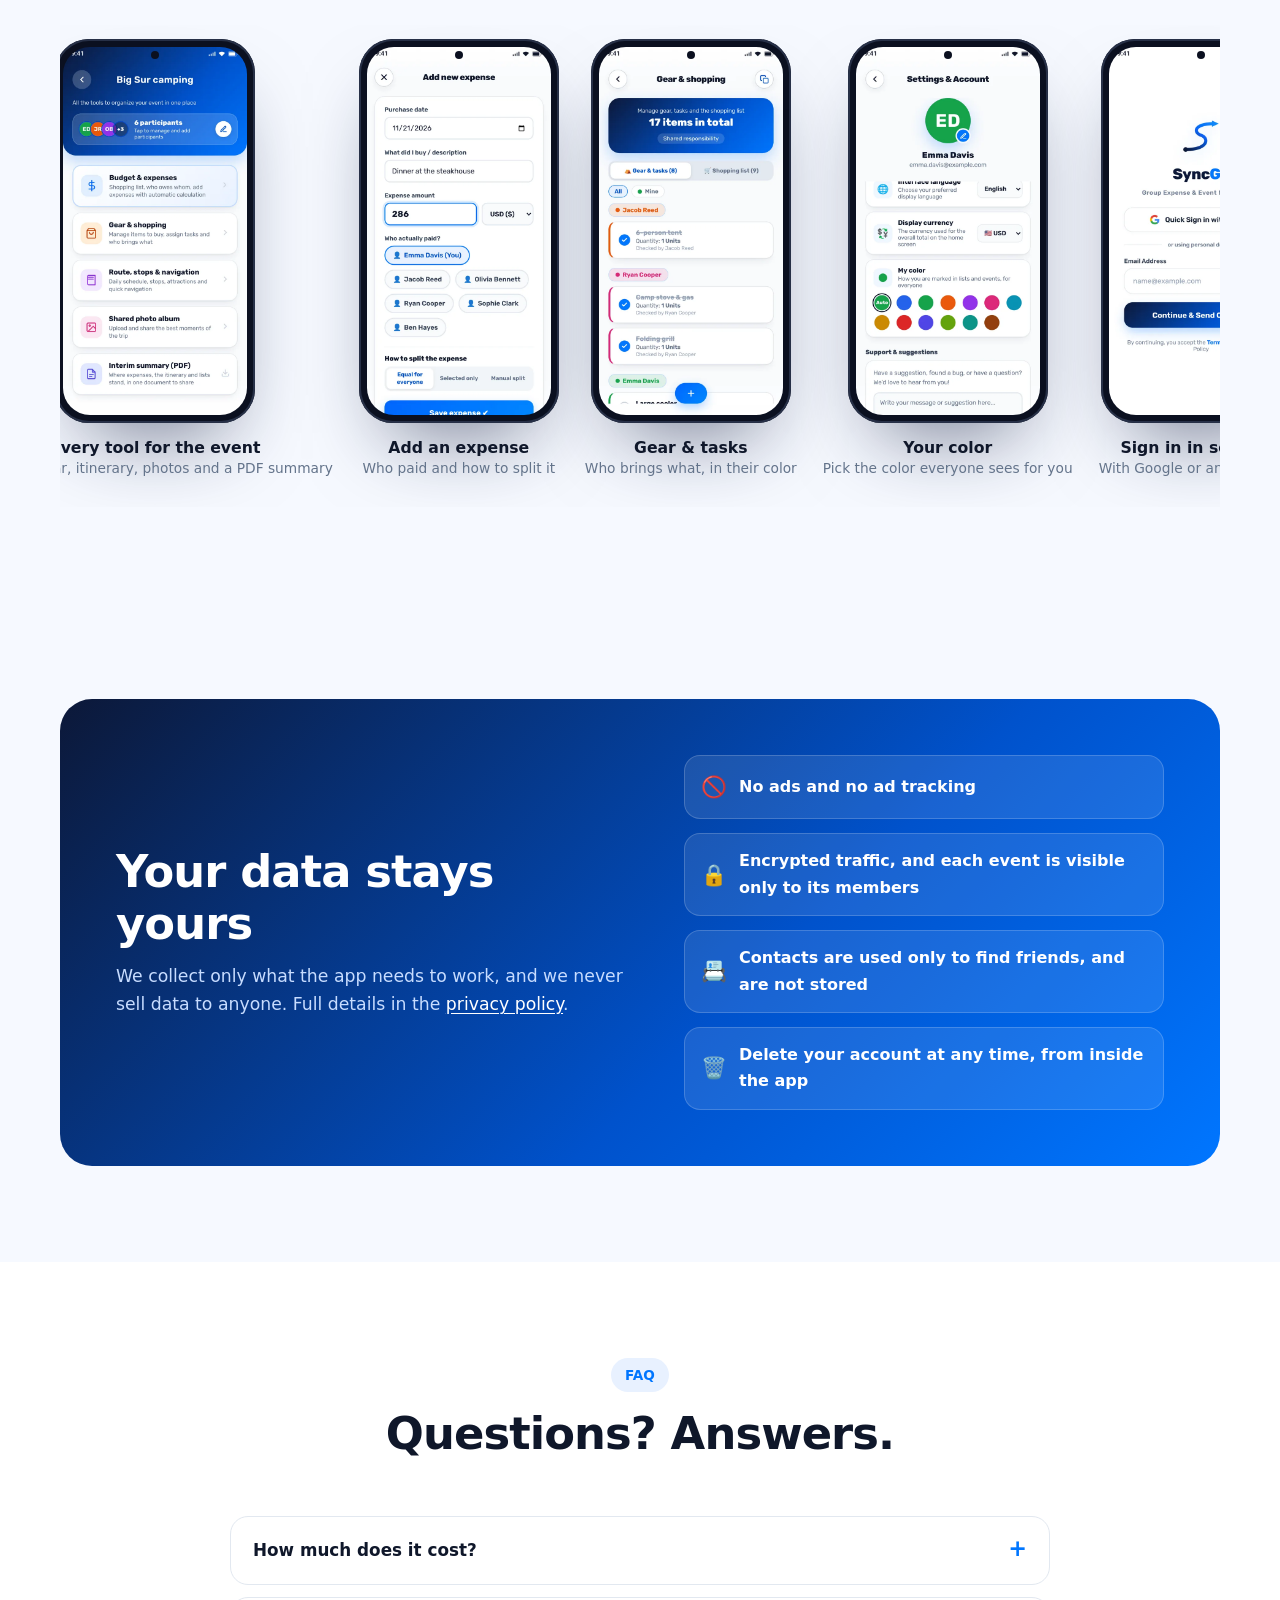
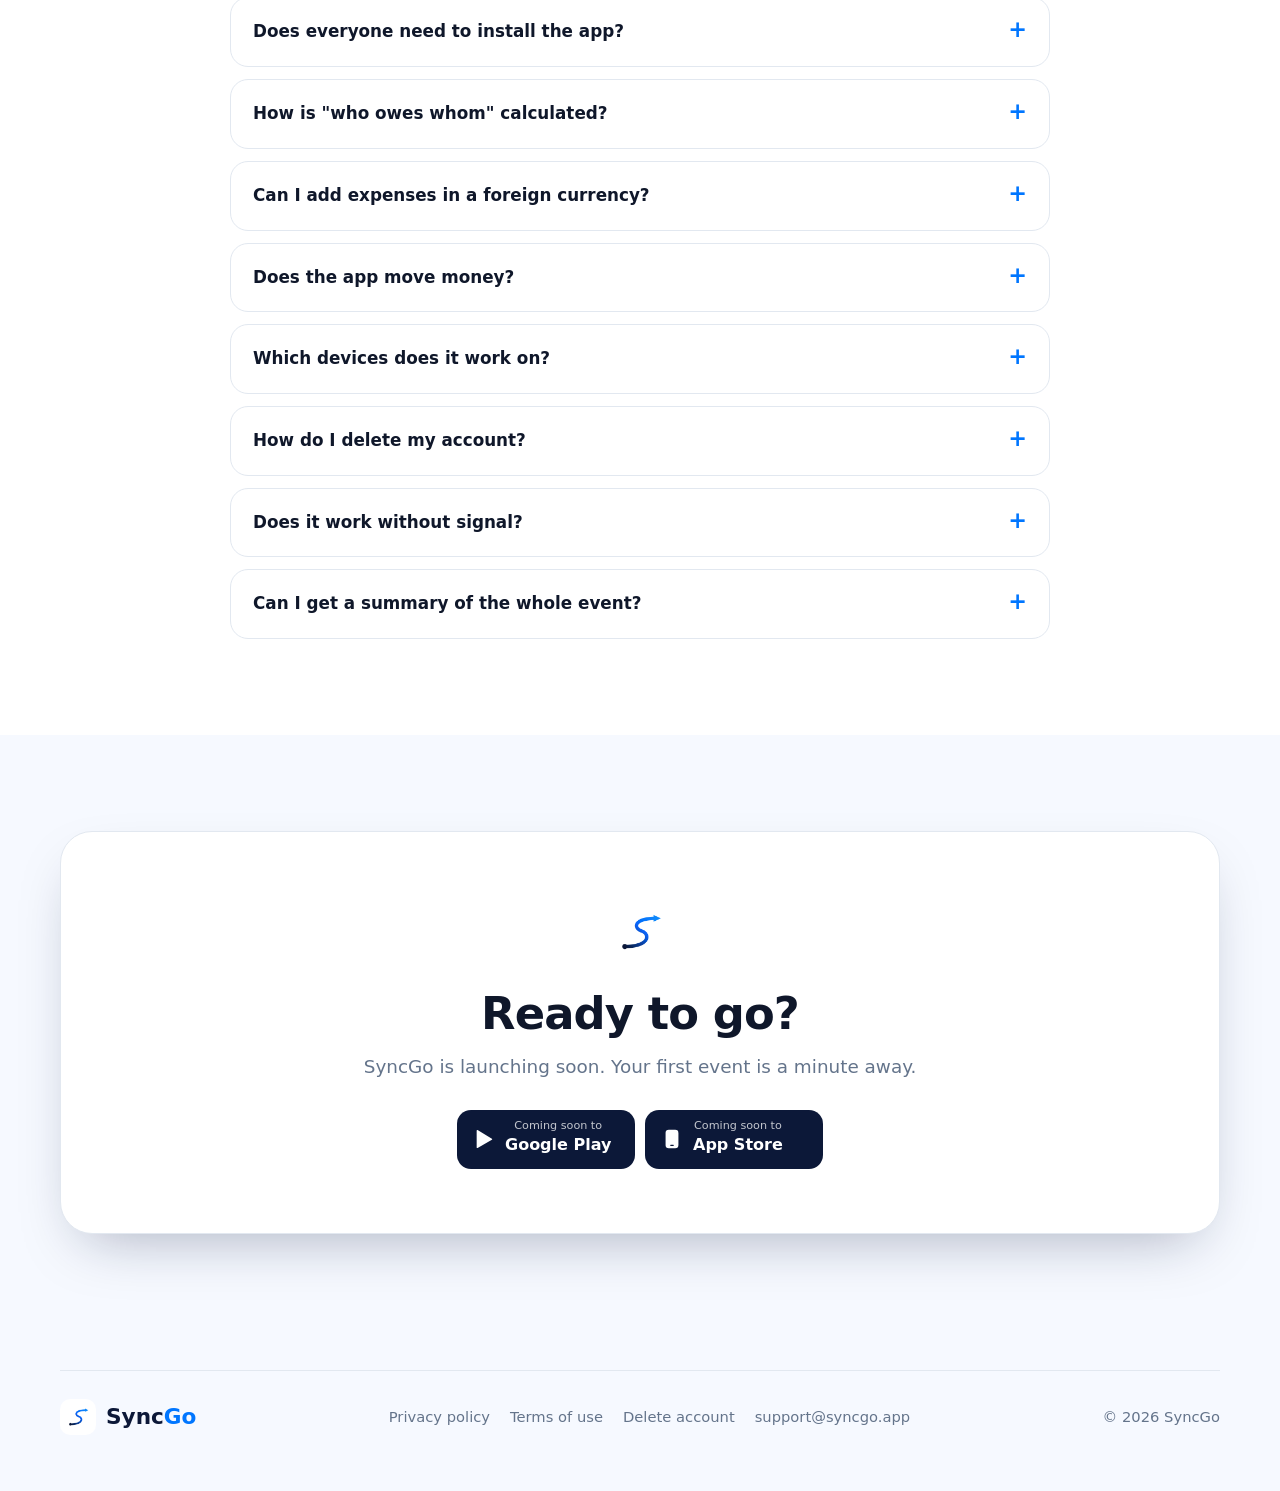
==== commit 36d69ddc: "Self-hosted font, scripts out of HTML, security headers; privacy and delete-account match the app - " ====
--- a/index.html
+++ b/index.html
@@ -11,9 +11,11 @@
 <meta property="og:image" content="https://syncgo.app/assets/img/logo.png">
 <meta property="og:url" content="https://syncgo.app/">
 <link rel="icon" href="assets/img/logo.png">
-<link rel="preconnect" href="https://fonts.googleapis.com"><link rel="preconnect" href="https://fonts.gstatic.com" crossorigin>
-<link href="https://fonts.googleapis.com/css2?family=Rubik:wght@400;500;600;700;800&display=swap" rel="stylesheet">
 <style>
+/* Rubik (SIL OFL 1.1, assets/fonts/OFL.txt), served from this site: no request to Google Fonts */
+@font-face{font-family:'Rubik';src:url(assets/fonts/Rubik-Regular.ttf) format('truetype');font-weight:300 400;font-display:swap}
+@font-face{font-family:'Rubik';src:url(assets/fonts/Rubik-Medium.ttf) format('truetype');font-weight:500 600;font-display:swap}
+@font-face{font-family:'Rubik';src:url(assets/fonts/Rubik-Bold.ttf) format('truetype');font-weight:700 900;font-display:swap}
 :root{
   --navy:#0c1838;--blue:#0052cc;--bright:#0076ff;--sky:#e8f1ff;--bg:#f6f9ff;--card:#fff;
   --ink:#0f172a;--text:#334155;--muted:#64748b;--line:#e2e8f0;--ok:#059669;--warn:#e11d48;
@@ -450,89 +452,6 @@
   </div>
 </footer>
 
-<script>
-const T = {
- en:{
-  nav_how:'How it works',nav_feat:'Features',nav_priv:'Privacy',nav_faq:'FAQ',nav_cta:'Get the app',
-  h_eyebrow:'For trips, events and everything you do together',
-  h1:'The whole group,<br><em>on one route.</em>',
-  h_sub:'Who owes whom, what\'s the plan and who brings what. SyncGo keeps the whole trip in one app that syncs in real time for everyone: no spreadsheets, no arguments about money.',
-  h_cta:'I want to try it',h_cta2:'How does it work?',t1:'Free',t2:'No ads',t3:'Hebrew & English',t4:'View offline too',
-  fl1b:'Ben paid Emma $40',fl1s:'Debt settled ✓',fl2b:'Updated: leaving at 07:30',fl2s:'The whole group sees it instantly',
-  how_eb:'How it works',how_h:'Three steps, and everyone is on the same page',how_p:'Nobody needs a tutorial. Open it, invite, and go.',
-  s1t:'Create an event',s1d:'A trip, a vacation, a party or a shared flat. Give it a name, dates and a currency. That\'s it.',
-  s2t:'Invite your friends',s2d:'Pick friends from your contacts. Anyone already on SyncGo joins instantly, and everyone sees the same up-to-date picture.',
-  s3t:'Add things and enjoy',s3d:'Everyone adds expenses, plans and gear. The app works out who owes whom, and at the end you settle up in a tap.',
-  f_eb:'Features',f_h:'Everything a group needs, in one place',f_p:'Instead of five WhatsApp groups, a spreadsheet and notes: one app that works for everyone.',
-  ft1:'Split expenses',fd1:'Equally, between some of the group or by custom amounts. Balances update on their own.',
-  ft2:'Who owes whom',fd2:'The app keeps the number of transfers to a minimum, and you can settle a debt in a tap with Bit (in Israel).',
-  ft3:'Multiple currencies',fd3:'Pay in euros, settle in shekels or dollars. Conversion uses a current rate, plus a quick currency converter.',
-  ft4:'Itinerary & schedule',fd4:'Activities by day and time, one-tap navigation to every stop, and everyone marks if they\'re coming.',
-  ft5:'Gear & shopping',fd5:'A shared list with a color for each person (pick your own): who brings and who buys what, an "I\'ll buy it" button and a "mine" view. Turn a finished shop into an expense in a tap.',
-  ft6:'Real-time sync',fd6:'Every change shows up for everyone instantly, with notifications for what matters.',ft7:'Event summary as a PDF',fd7:'Itinerary, expenses, who pays whom, gear and shopping in one designed document. Send it to the group in a tap, even mid-trip.',ft8:'Going again? Copy it',fd8:'Copy the itinerary, gear and shopping from a past event of the same kind (at home or abroad), no retyping.',ft9:'View without signal',fd9:'Out of signal? Keep viewing what\'s saved on your phone; changes wait until you\'re back online.',
-  sh1_eb:'Expenses',sh1_h:'No more "wait, how much do I owe?"',sh1_p:'Every expense is entered once, and each person\'s balance is calculated automatically. At the end you see exactly who pays whom and how much: no calculator, no awkwardness.',
-  sh1_l1:'Split equally, between some people or by custom amounts',sh1_l2:'The fewest transfers to settle every debt',sh1_l3:'Settle up in a tap with Bit',
-  sh2_eb:'Itinerary',sh2_h:'A schedule everyone actually sees',sh2_p:'Instead of scrolling for the message with the time, the plan lives in one place. Change a time and everyone gets an update.',
-  sh2_l1:'Activities by day and time',sh2_l2:'One-tap navigation to every stop',sh2_l3:'Everyone marks if they\'re coming',
-  sh3_eb:'Gear & shopping',sh3_h:'Who brings, who buys, and what\'s already bought',sh3_p:'Everyone has their own color. Tap "I\'ll buy it" or "I\'ll bring it", see the list by person, and turn what was bought into an expense in a tap, never counted twice.',
-  sh3_l1:'A color for every participant, pick your own',sh3_l2:'View by category, by person, or just mine',sh3_l3:'A finished shop becomes an expense in a tap',
-  p_h:'Your data stays yours',p_p:'We collect only what the app needs to work, and we never sell data to anyone. Full details in the <a href="privacy.html">privacy policy</a>.',
-  p_1:'No ads and no ad tracking',p_2:'Encrypted traffic, and each event is visible only to its members',p_3:'Contacts are used only to find friends, and are not stored',p_4:'Delete your account at any time, from inside the app',
-  q_eb:'FAQ',q_h:'Questions? Answers.',
-  q1:'How much does it cost?',a1:'SyncGo is free, with no ads.',
-  q2:'Does everyone need to install the app?',a2:'To see the event, add expenses and get updates, yes. Signing up takes less than a minute with Google or a code sent to your email.',
-  q3:'How is "who owes whom" calculated?',a3:'Each expense is split the way you choose: equally, between some members or by custom amounts. The app calculates everyone\'s balance and suggests the fewest transfers that settle all debts.',
-  q4:'Can I add expenses in a foreign currency?',a4:'Yes. Pick a local currency for the destination and a settlement currency, and conversion uses a current rate.',
-  q5:'Does the app move money?',a5:'No. SyncGo calculates and shows who should pay whom. The transfer itself happens in a payments app such as Bit, and you mark the debt as settled in SyncGo.',
-  q6:'Which devices does it work on?',a6:'SyncGo launches first on Android in Google Play, followed shortly by iPhone in the App Store.',
-  q7:'How do I delete my account?',a7:'In Settings & Account, under Account management. Full details on the <a href="delete-account.html" style="color:var(--bright)">delete account</a> page.',q8:'Does it work without signal?',a8:'You can view everything already opened on your phone: itinerary, expenses, gear and shopping. Adding or changing things needs a connection, and the app shows when the data was last updated.',q9:'Can I get a summary of the whole event?',a9:'Yes. On the event screen tap "Event summary (PDF)" to get a designed document with the itinerary, expenses, who pays whom, gear and shopping, ready to send on WhatsApp or by email.',
-  d_h:'Ready to go?',d_p:'SyncGo is launching soon. Your first event is a minute away.',soon:'Coming soon to',
-  privacy:'Privacy policy',terms:'Terms of use',del:'Delete account',
-  alt_01:'The My events & trips screen in SyncGo, with your balance in each event',alt_04:'Event expenses and who owes whom',alt_06:'The trip itinerary by day and time, with navigation and who is coming',alt_07:'Gear and tasks by who brings what, with a color for each participant',alt_10:'Currency converter with a current rate',alt_09:'The trip\'s shared photo albums',alt_02:'The event screen: budget & expenses, gear & shopping, itinerary, photos and the PDF summary',alt_05:'Adding an expense: who paid and how to split it',alt_03:'Managing the participants of an event',alt_08:'A shared shopping list by category',alt_12:'Shopping list by who buys it, with a color for each participant',alt_13:'Settings: language, currency and picking your color',alt_11:'Sign-in screen: with Google or an email code',sh4_eb:'Currencies',sh4_h:'Abroad? Convert in a tap',sh4_p:'A built-in converter with a current rate that already knows your trip\'s local and settlement currencies. Pay in euros, settle in dollars.',sh4_l1:'29 popular currencies',sh4_l2:'Rates are saved on your phone, so they work without signal too',sh4_l3:'Foreign-currency expenses are converted in the balance automatically',sh5_eb:'Photos',sh5_h:'Every trip photo, in one place',sh5_p:'Add a link to a Google Photos, iCloud or any shared album, and the whole group finds it right inside the event. No more digging through the chat.',sh5_l1:'An album for every day or every moment',sh5_l2:'See who shared each album',sh5_l3:'Opens in a tap on your phone',sc_eb:'A look inside',sc_h:'Here\'s how it looks on your phone',sc_p:'Real screens from the app, with a sample trip.',scf1:'Every tool for the event',scs1:'Budget, gear, itinerary, photos and a PDF summary',scf2:'Add an expense',scs2:'Who paid and how to split it',scf3:'Gear & tasks',scs3:'Who brings what, in their color',scf4:'Your color',scs4:'Pick the color everyone sees for you',scf5:'Sign in in seconds',scs5:'With Google or an email code',
-  title:'SyncGo · The whole group, on one route'
- }
-};
-const root = document.documentElement;
-const HE = {};
-document.querySelectorAll('[data-t]').forEach(el => { HE[el.dataset.t] = el.hasAttribute('data-html') ? el.innerHTML : el.textContent; });
-document.querySelectorAll('[data-ta]').forEach(el => { HE[el.dataset.ta] = el.alt; });
-HE.title = document.title;
-T.he = HE;
-
-function setLang(l){
-  root.lang = l; root.dir = l === 'he' ? 'rtl' : 'ltr';
-  const d = T[l];
-  document.querySelectorAll('[data-t]').forEach(el => {
-    const v = d[el.dataset.t]; if (v == null) return;
-    if (el.hasAttribute('data-html')) el.innerHTML = v; else el.textContent = v;
-  });
-  document.querySelectorAll('img[data-shot]').forEach(img => {
-    img.src = 'assets/img/screens/' + l + '/' + img.dataset.shot + '.webp';
-    const a = d[img.dataset.ta]; if (a) img.alt = a;
-  });
-  document.title = d.title;
-  document.getElementById('lang').textContent = l === 'he' ? 'English' : 'עברית';
-  document.querySelectorAll('.back').forEach(b => b.textContent = l === 'he' ? '›' : '‹');
-  try { localStorage.setItem('lang', l); } catch(e){}
-}
-document.getElementById('lang').onclick = () => setLang(root.lang === 'he' ? 'en' : 'he');
-let start = null;
-try { start = new URLSearchParams(location.search).get('lang') || localStorage.getItem('lang'); } catch(e){}
-if (start !== 'he' && start !== 'en') start = (navigator.language || '').startsWith('he') ? 'he' : 'en';
-if (start !== 'he') setLang(start);
-
-document.getElementById('yr').textContent = new Date().getFullYear();
-
-const hdr = document.getElementById('hdr');
-addEventListener('scroll', () => hdr.classList.toggle('scrolled', scrollY > 8), { passive: true });
-
-const io = 'IntersectionObserver' in window ? new IntersectionObserver(es => es.forEach(e => {
-  if (e.isIntersecting) { e.target.classList.add('in'); io.unobserve(e.target); }
-}), { threshold: .12, rootMargin: '0px 0px -40px 0px' }) : null;
-document.querySelectorAll('.rv').forEach((el, i) => {
-  el.style.transitionDelay = (i % 3) * 80 + 'ms';
-  io ? io.observe(el) : el.classList.add('in');
-});
-</script>
+<script src="assets/js/site.js"></script>
 </body>
 </html>
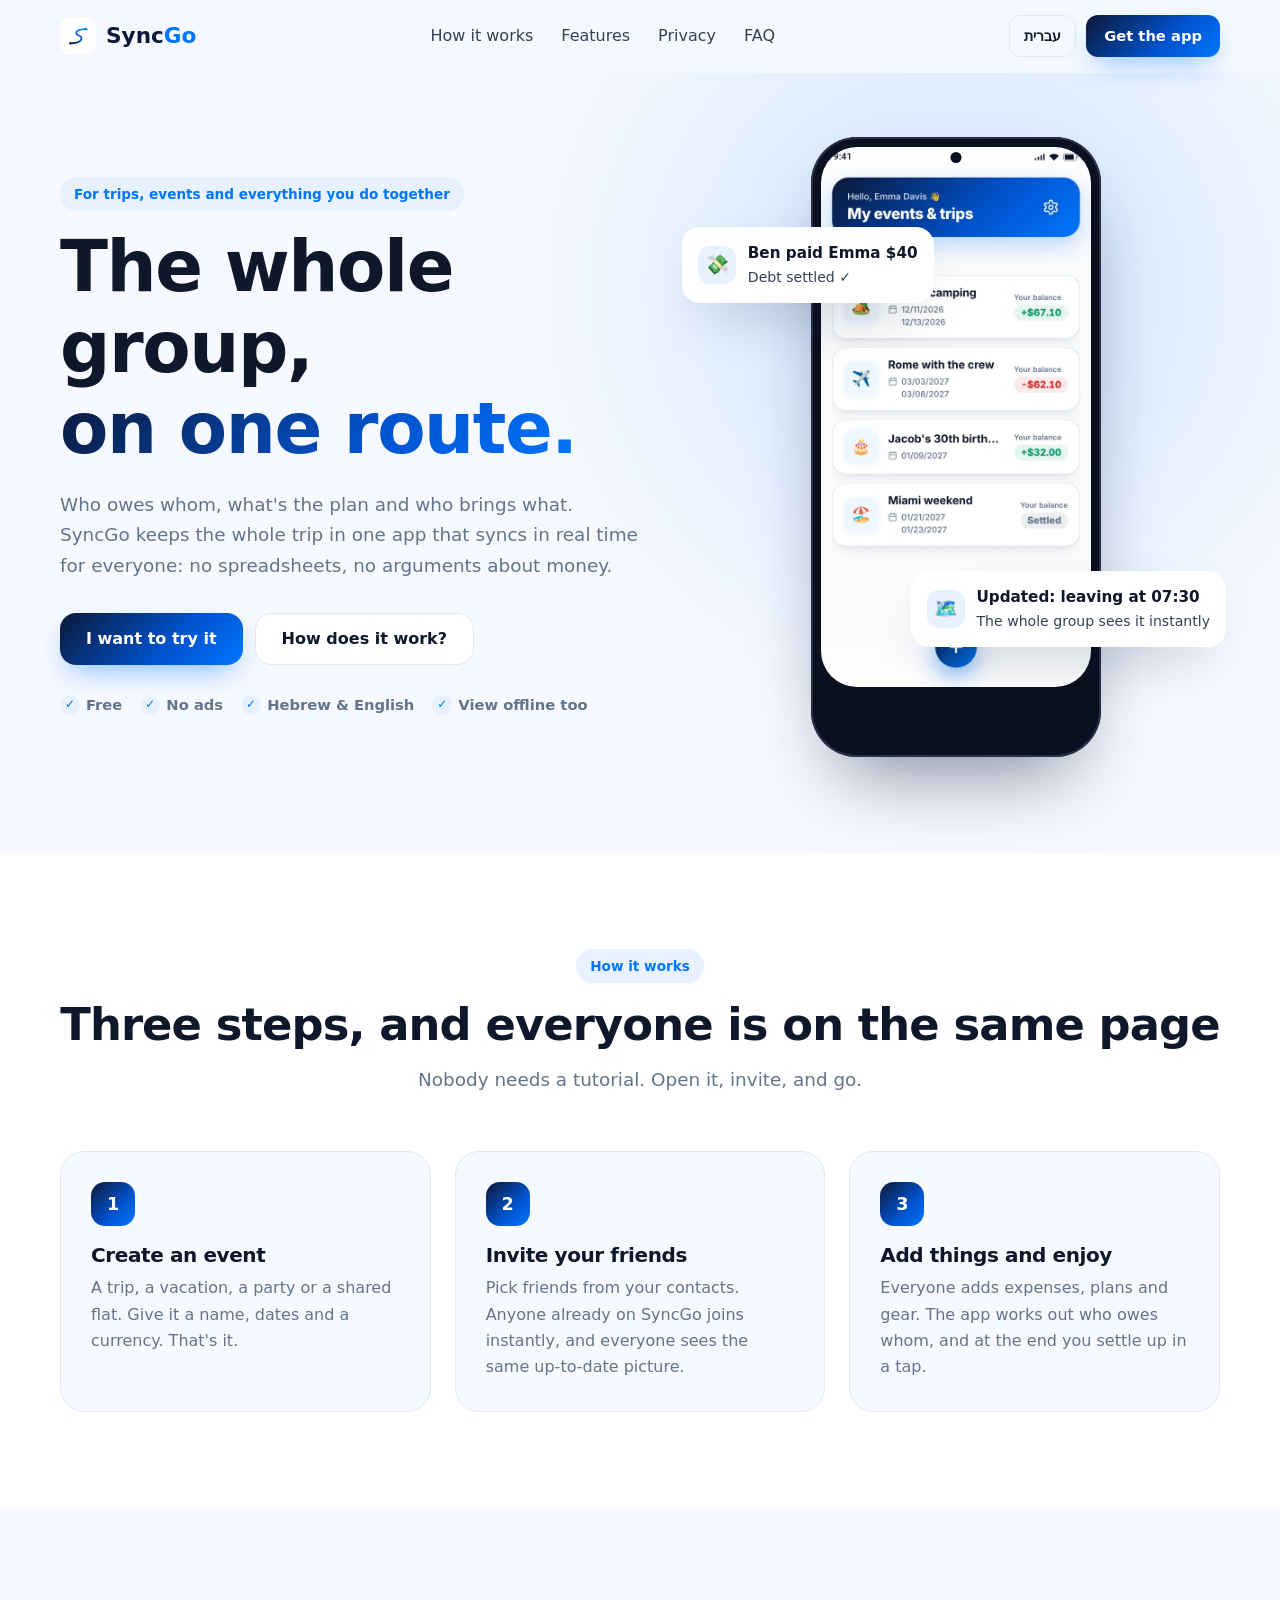
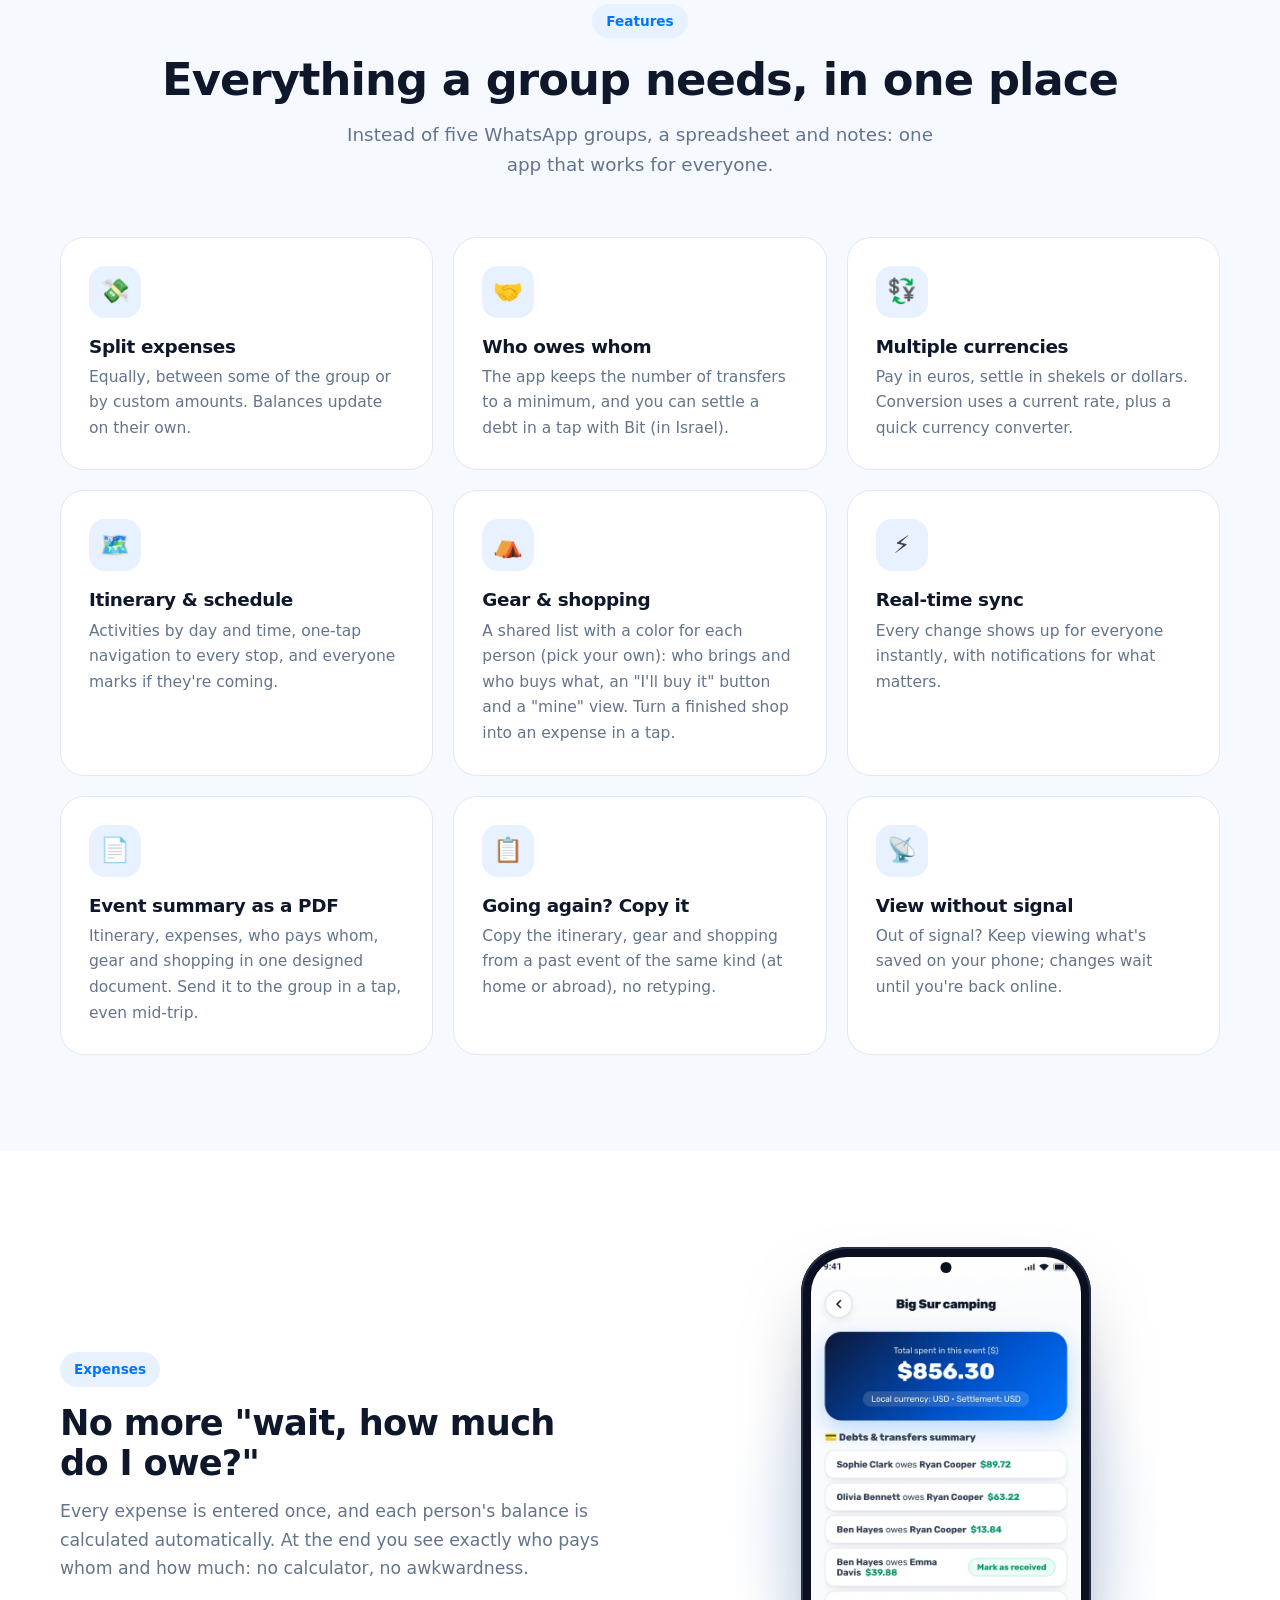
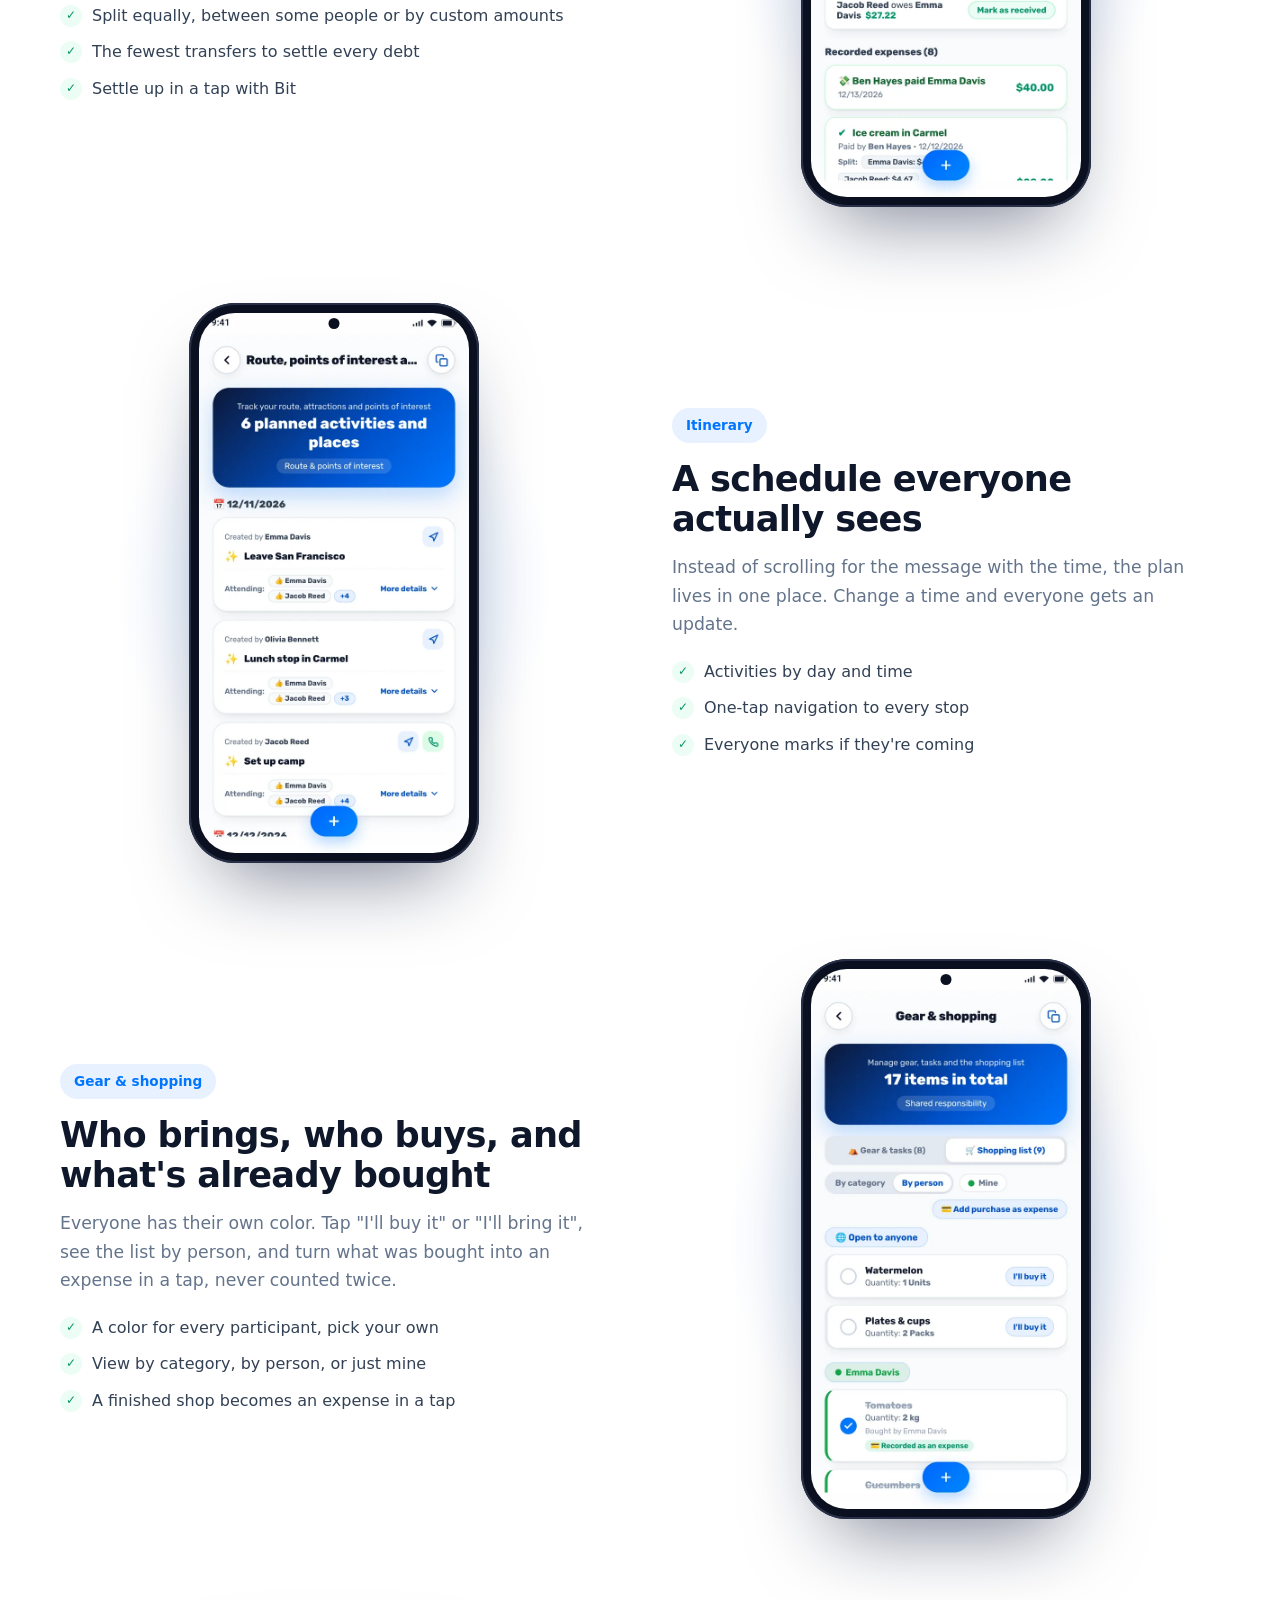
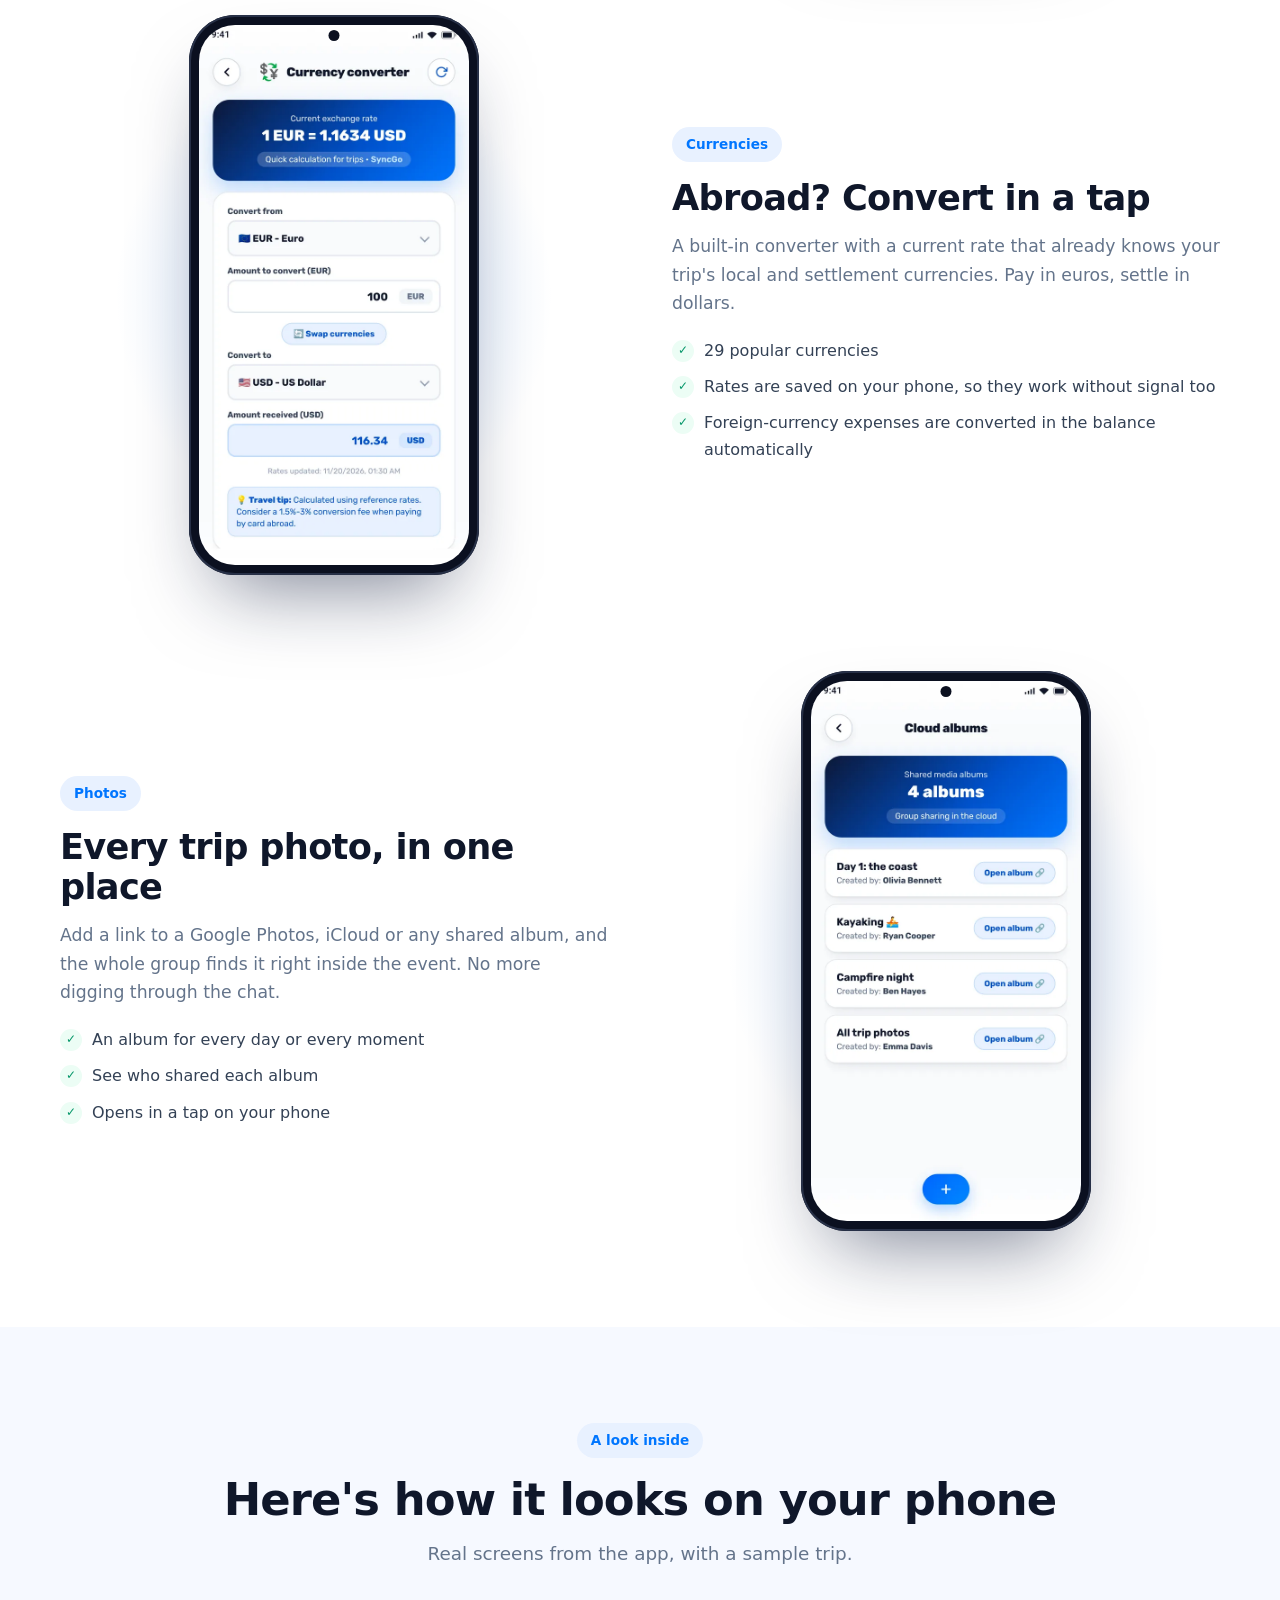
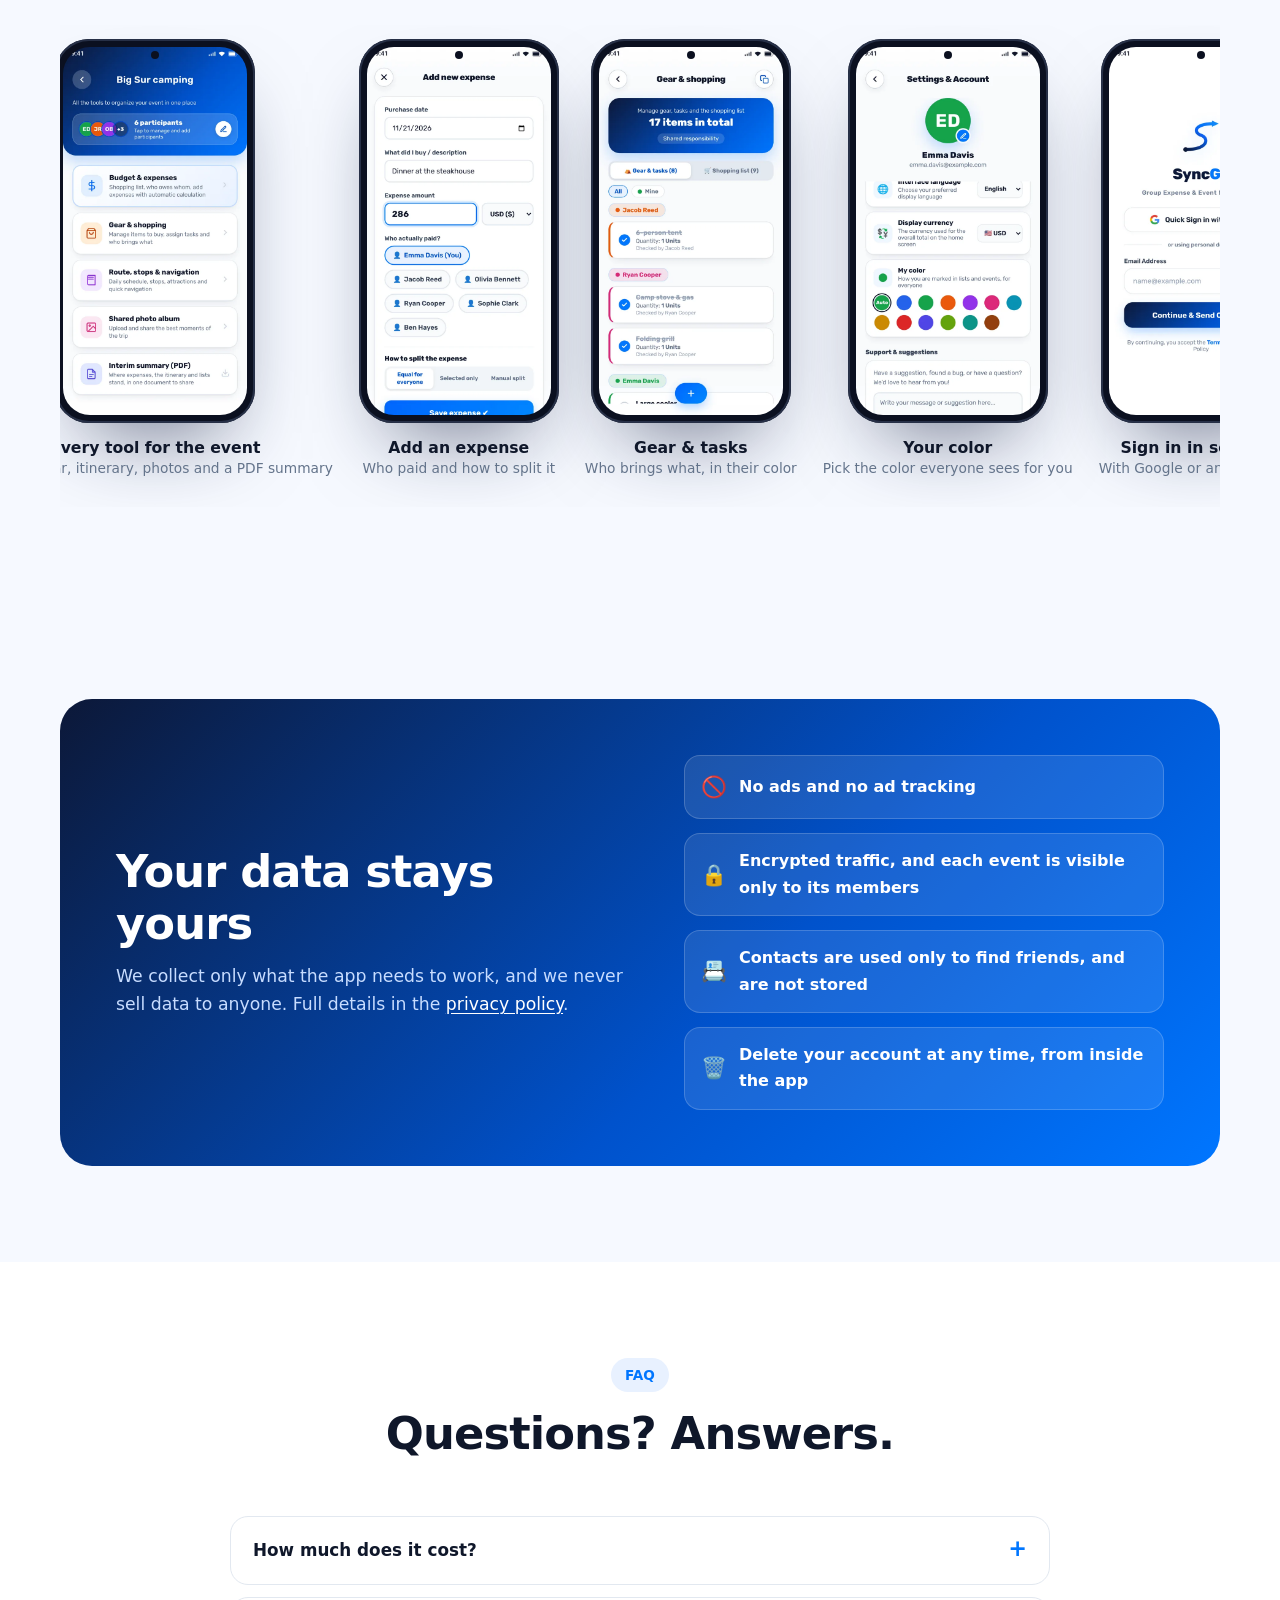
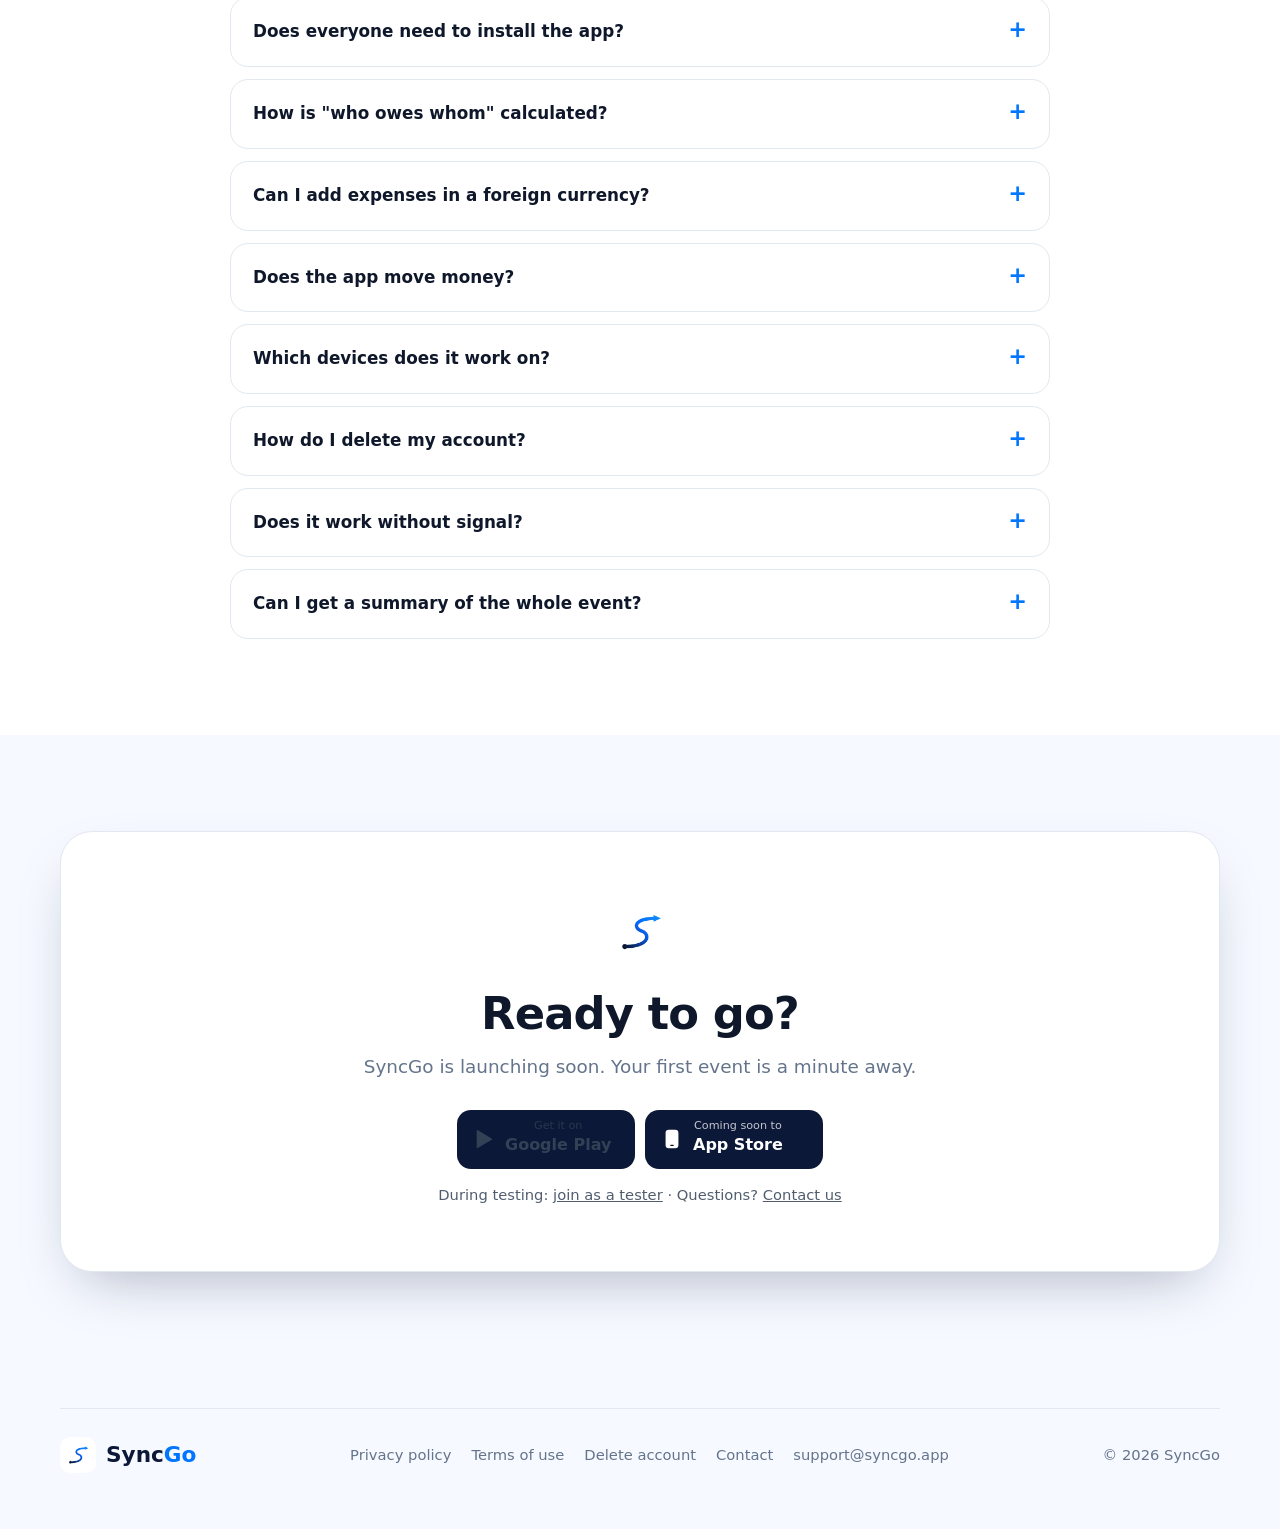
==== commit 4624d8fe: "Join page, contact form, Play button, terms + privacy updates" ====
--- a/index.html
+++ b/index.html
@@ -226,6 +226,8 @@
   .nav-cta .btn-primary{display:none}
   .stores .store{flex:1;min-width:0}
 }
+a.store{text-decoration:none;color:inherit;cursor:pointer}
+.tester{margin-top:14px;font-size:.92rem;opacity:.85}.tester a{color:inherit;text-decoration:underline}
 </style>
 </head>
 <body>
@@ -425,15 +427,12 @@
         <h2 data-t="d_h">מוכנים לצאת לדרך?</h2>
         <p class="lead" data-t="d_p">SyncGo יוצאת בקרוב. האירוע הראשון שלכם במרחק דקה.</p>
         <div class="stores">
-          <span class="store" aria-label="Google Play">
-            <svg viewBox="0 0 24 24" fill="currentColor" aria-hidden="true"><path d="M4 2.8v18.4c0 .5.5.8 1 .6l15.6-8.9c.5-.3.5-1 0-1.3L5 2.2c-.5-.2-1 .1-1 .6z"/></svg>
-            <div><small data-t="soon">בקרוב ב-</small><span>Google Play</span></div>
-          </span>
+          <a class="store" aria-label="Google Play" href="https://play.google.com/store/apps/details?id=app.syncgather.mobile" target="_blank" rel="noopener"> <svg viewBox="0 0 24 24" fill="currentColor" aria-hidden="true"><path d="M4 2.8v18.4c0 .5.5.8 1 .6l15.6-8.9c.5-.3.5-1 0-1.3L5 2.2c-.5-.2-1 .1-1 .6z"/></svg> <div><small data-t="get">להורדה ב-</small><span>Google Play</span></div> </a>
           <span class="store" aria-label="App Store">
             <svg viewBox="0 0 24 24" fill="currentColor" aria-hidden="true"><rect x="5" y="2" width="14" height="20" rx="3.5"/><rect x="10" y="18.3" width="4" height="1.2" rx=".6" fill="#0c1838"/></svg>
             <div><small data-t="soon">בקרוב ב-</small><span>App Store</span></div>
           </span>
-        </div>
+        </div> <p class="tester" data-t="tester" data-html>בתקופת הבדיקה: <a href="https://play.google.com/apps/testing/app.syncgather.mobile" target="_blank" rel="noopener">הצטרפות כבודקים</a> · יש שאלה? <a href="contact.html">צרו קשר</a></p>
       </div>
     </div>
   </section>
@@ -445,7 +444,7 @@
     <nav>
       <a href="privacy.html" data-t="privacy">מדיניות פרטיות</a>
       <a href="terms.html" data-t="terms">תנאי שימוש</a>
-      <a href="delete-account.html" data-t="del">מחיקת חשבון</a>
+      <a href="delete-account.html" data-t="del">מחיקת חשבון</a> <a href="contact.html" data-t="contact">צור קשר</a>
       <a href="mailto:support@syncgo.app">support@syncgo.app</a>
     </nav>
     <span>© <span id="yr">2026</span> SyncGo</span>
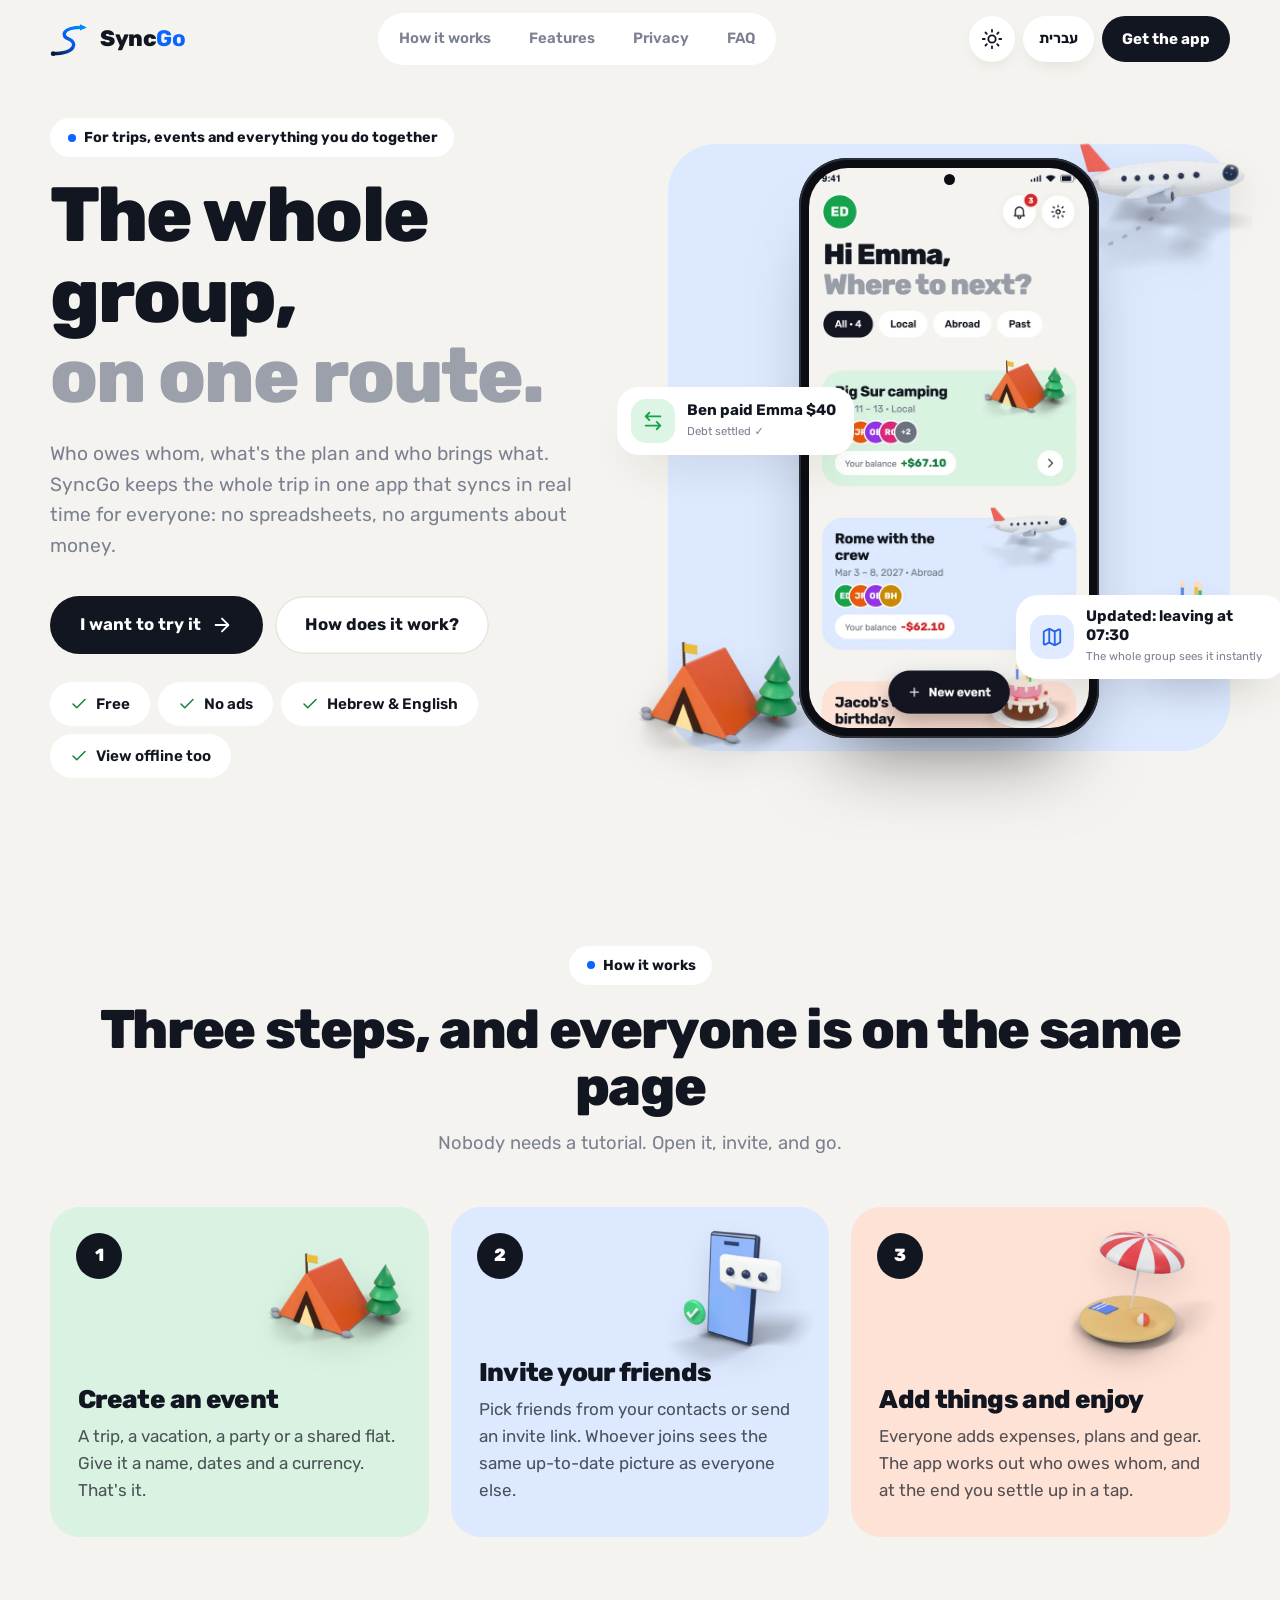
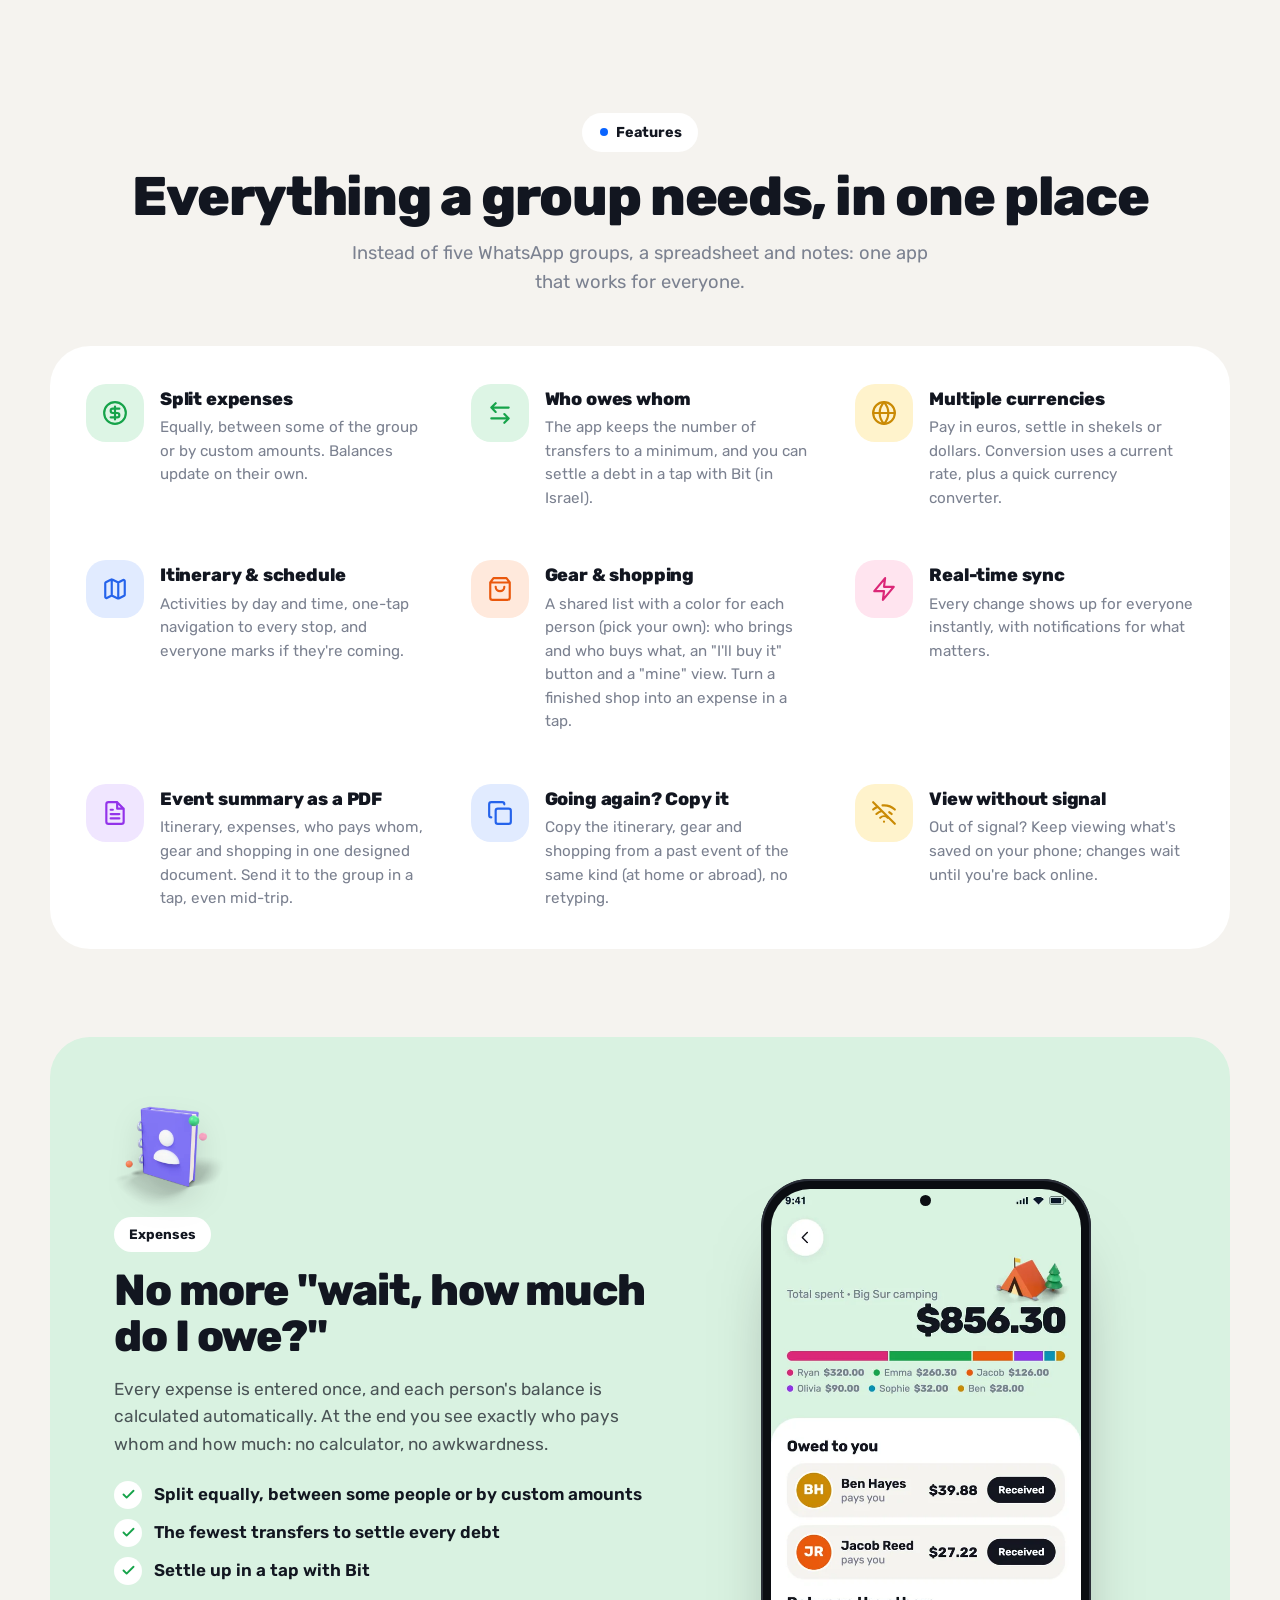
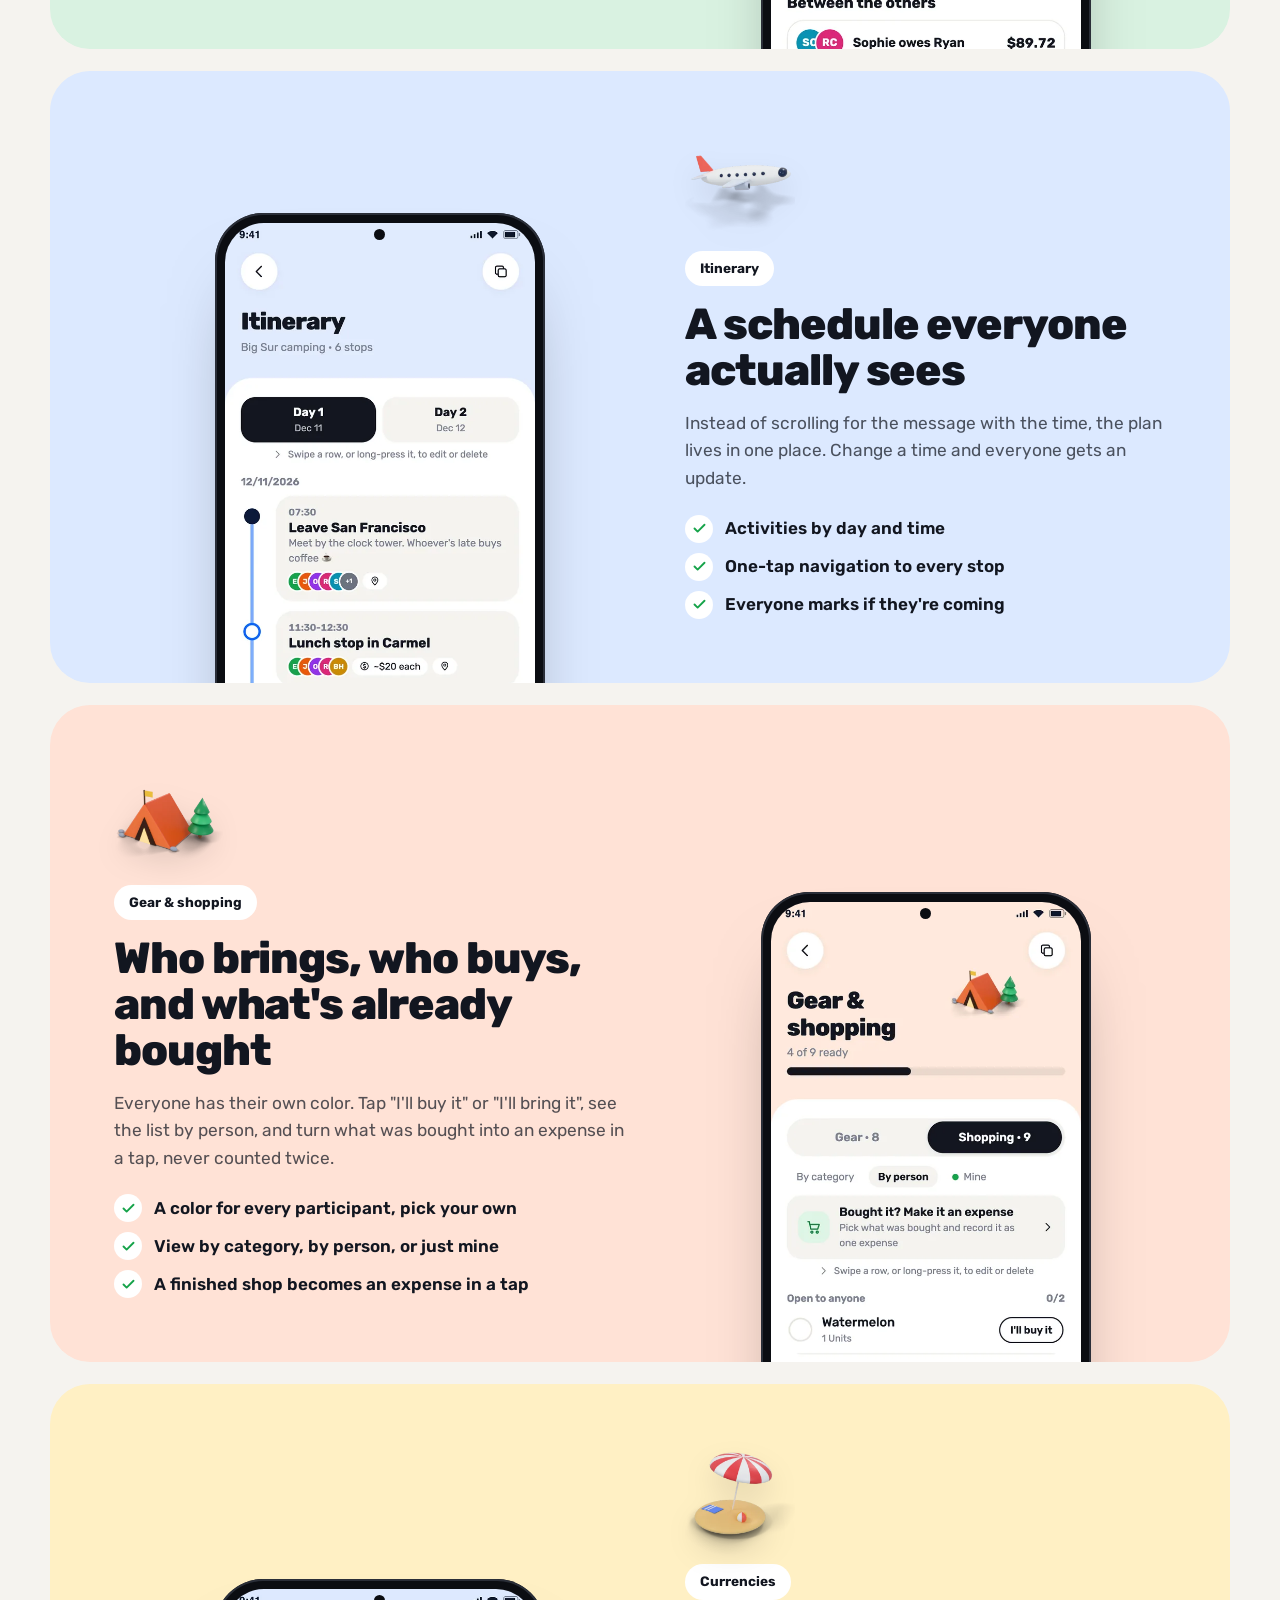
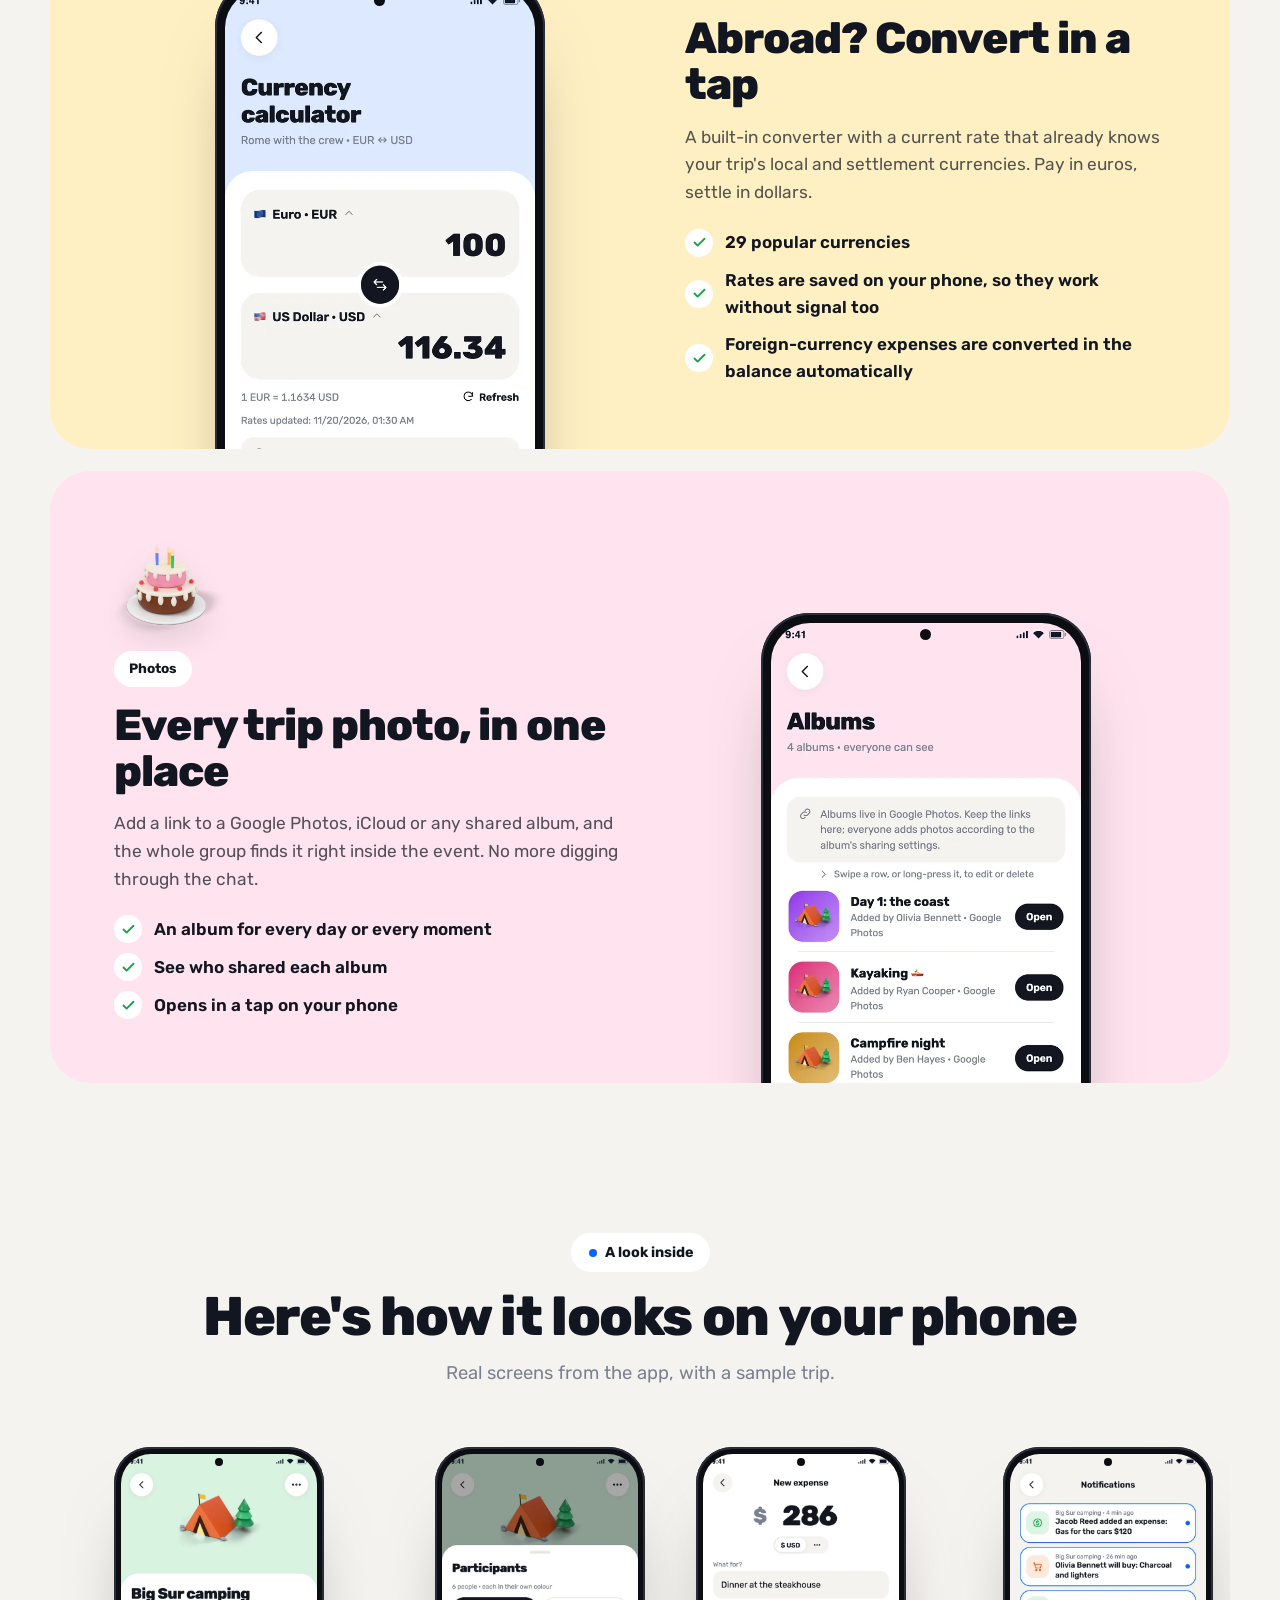
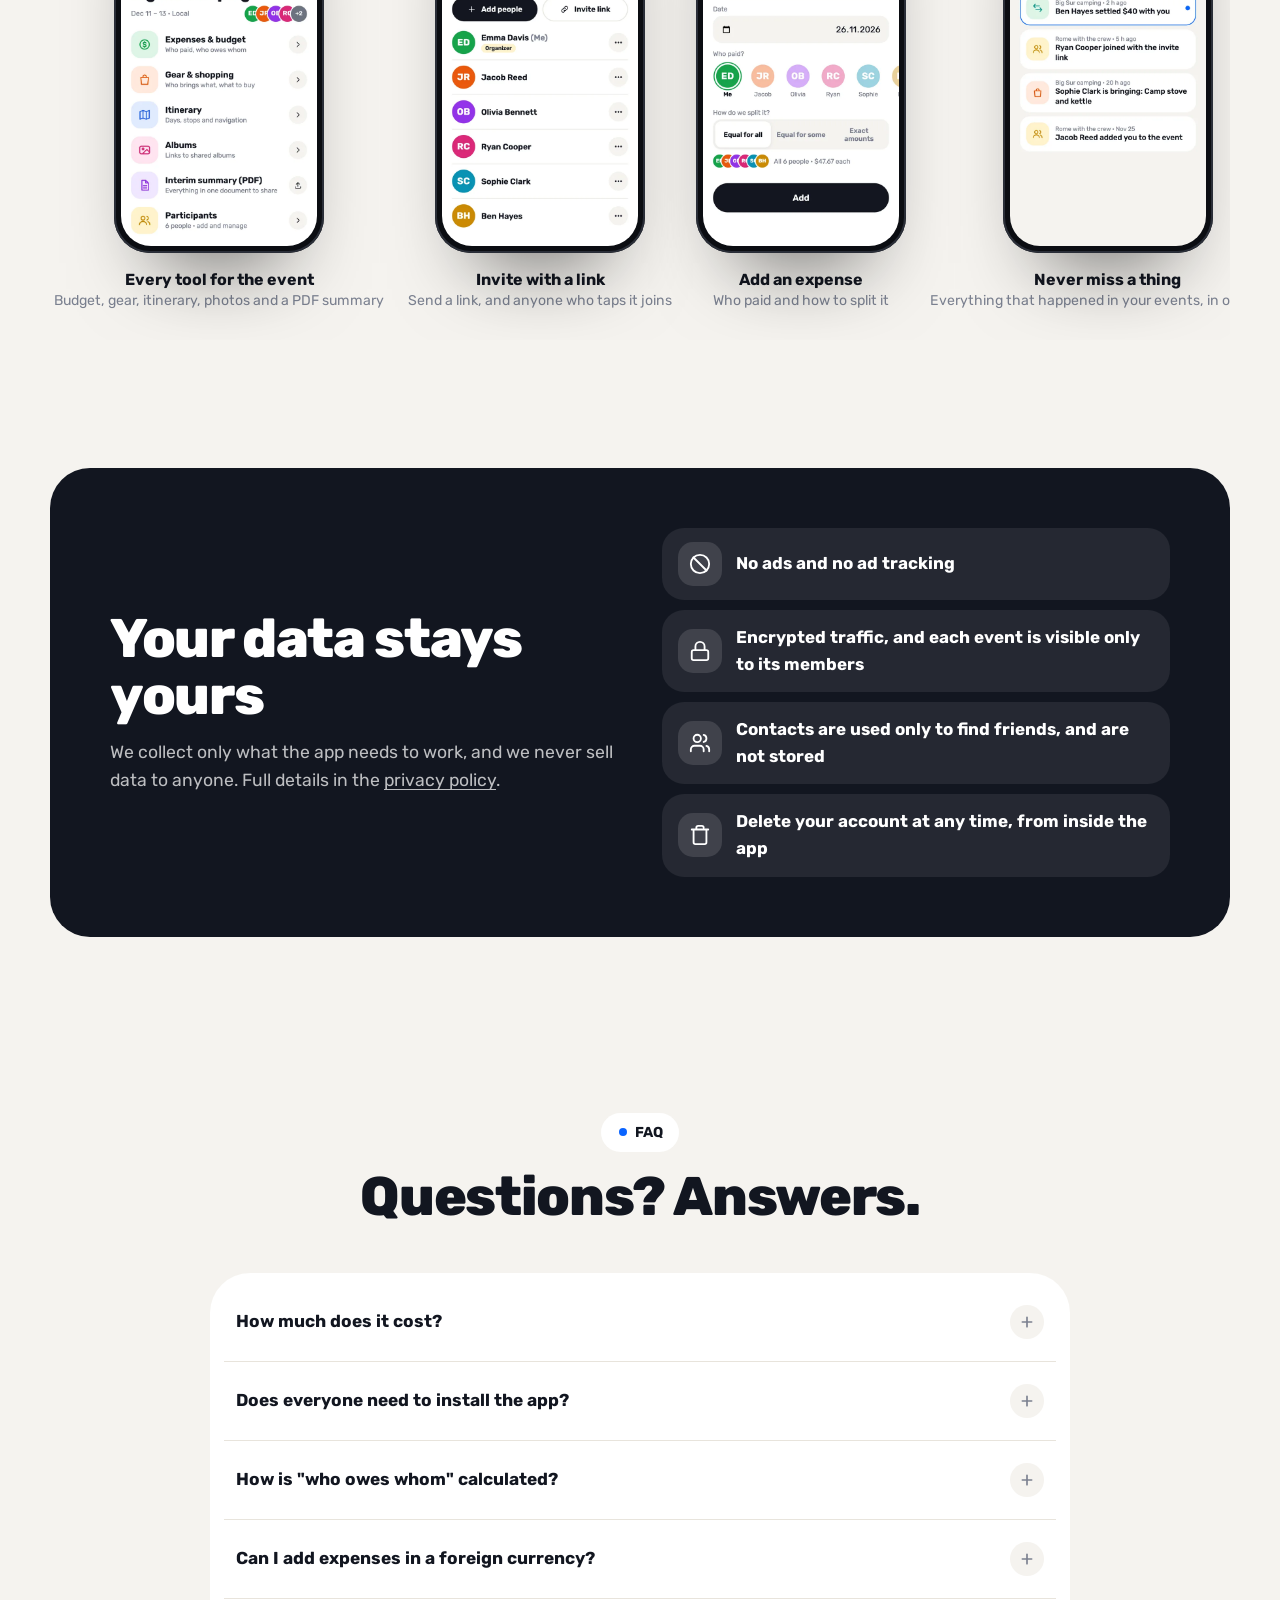
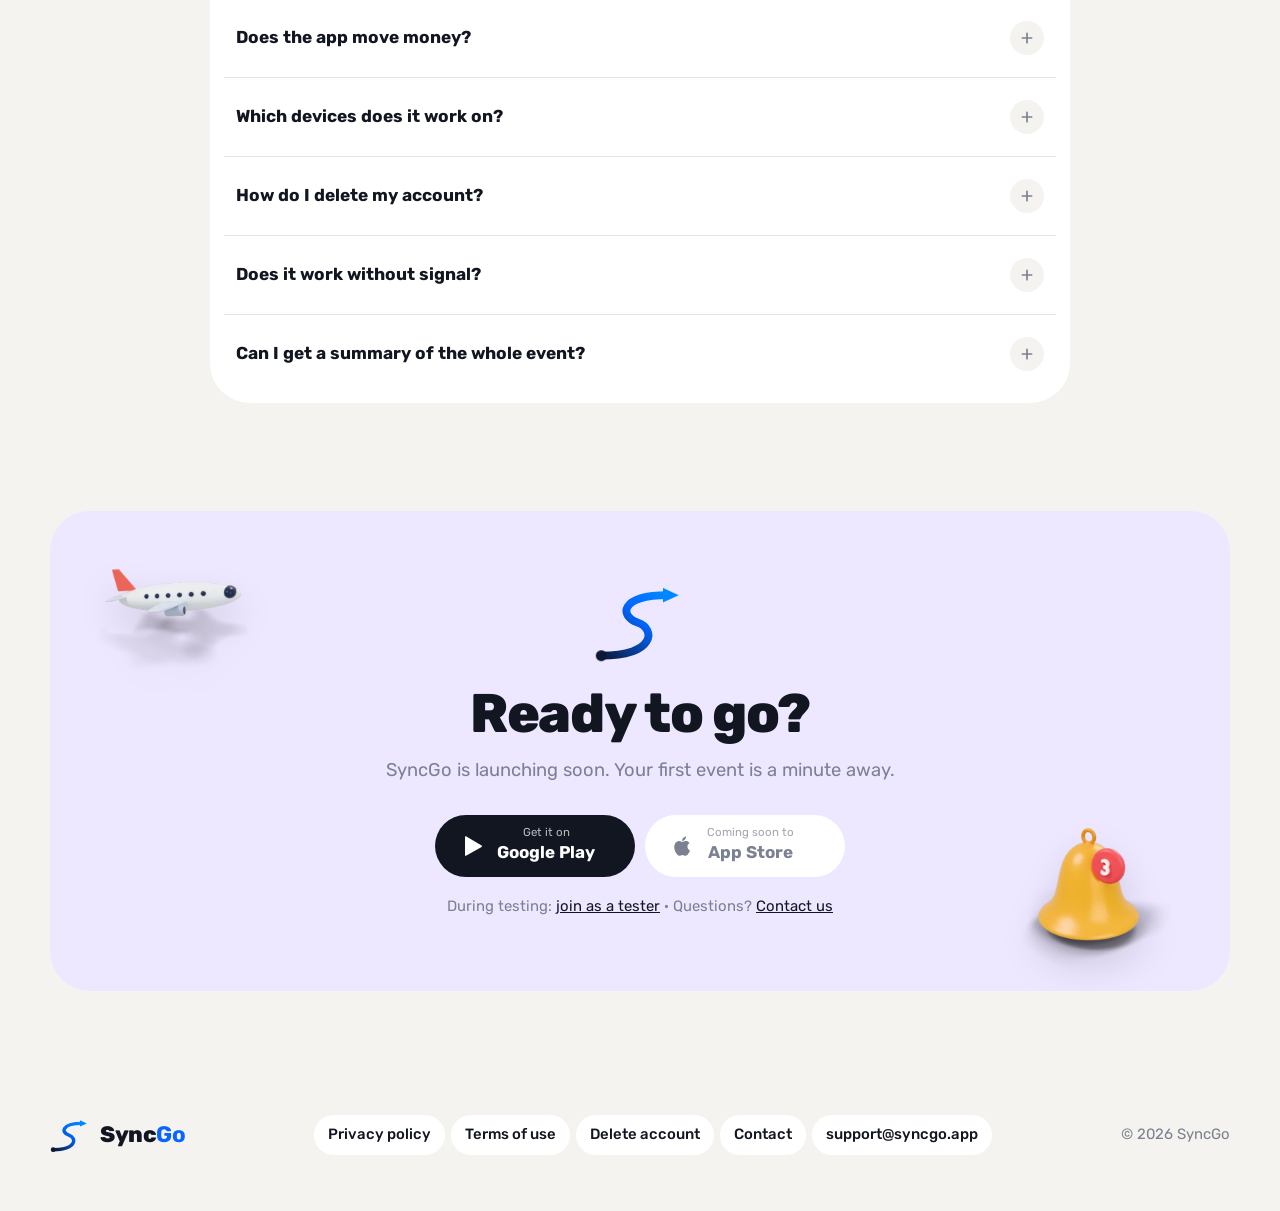
==== commit ed3cfe86: "Site redesign in the app's style (Redesign C): light/dark, 3D objects, new screenshots, shared inner" ====
--- a/index.html
+++ b/index.html
@@ -5,236 +5,288 @@
 <meta name="viewport" content="width=device-width,initial-scale=1,viewport-fit=cover">
 <title>SyncGo · כל הקבוצה, באותו מסלול</title>
 <meta name="description" content="SyncGo: תכנון טיולים ואירועים קבוצתיים וחלוקת הוצאות. מי חייב למי, מסלול, ציוד ואלבום משותף, מסונכרן בזמן אמת.">
-<meta name="theme-color" content="#0c1838">
+<meta name="theme-color" content="#F5F3EF" media="(prefers-color-scheme: light)">
+<meta name="theme-color" content="#0E1015" media="(prefers-color-scheme: dark)">
+<link rel="icon" href="assets/img/logo.png">
 <meta property="og:title" content="SyncGo · כל הקבוצה, באותו מסלול">
 <meta property="og:description" content="תכנון טיולים ואירועים קבוצתיים וחלוקת הוצאות, מסונכרן בזמן אמת.">
 <meta property="og:image" content="https://syncgo.app/assets/img/logo.png">
 <meta property="og:url" content="https://syncgo.app/">
-<link rel="icon" href="assets/img/logo.png">
 <style>
-/* Rubik (SIL OFL 1.1, assets/fonts/OFL.txt), served from this site: no request to Google Fonts */
-@font-face{font-family:'Rubik';src:url(assets/fonts/Rubik-Regular.ttf) format('truetype');font-weight:300 400;font-display:swap}
-@font-face{font-family:'Rubik';src:url(assets/fonts/Rubik-Medium.ttf) format('truetype');font-weight:500 600;font-display:swap}
-@font-face{font-family:'Rubik';src:url(assets/fonts/Rubik-Bold.ttf) format('truetype');font-weight:700 900;font-display:swap}
+/* Rubik variable (SIL OFL 1.1, assets/fonts/OFL.txt): the same file the app ships, served from this site */
+@font-face{font-family:'Rubik';src:url(assets/fonts/Rubik-VariableFont_wght.ttf) format('truetype');font-weight:300 900;font-display:swap}
+
+/* Redesign C (2026-11-26): tokens = sync-gather/src/styles/_tokens.scss; keep in step with assets/css/pages.css */
 :root{
-  --navy:#0c1838;--blue:#0052cc;--bright:#0076ff;--sky:#e8f1ff;--bg:#f6f9ff;--card:#fff;
-  --ink:#0f172a;--text:#334155;--muted:#64748b;--line:#e2e8f0;--ok:#059669;--warn:#e11d48;
-  --grad:linear-gradient(135deg,#0c1838 0%,#0052cc 60%,#0076ff 100%);
-  --shadow:0 24px 60px -24px rgba(12,24,56,.35);--r:24px;
+  --bg:#F5F3EF;--sheet:#FFFFFF;--ink:#121620;--muted:#7B8190;--line:#E8E4DC;--soft:#F5F3EF;--shadow:rgba(40,30,20,.16);
+  --btn:#121620;--btn-ink:#FFFFFF;--pos:#15803D;--brand:#0A64FF;--head2:#9CA0AA;
+  --logo-start:#0C1838;--logo-mid:#0066FE;--logo-end:#0088FF;
+  --h-tent:#D9F2E1;--h-plane:#DCE9FF;--h-cake:#FFE2D6;--h-umbrella:#FFF0C4;--h-mix:#EDE7FF;
+  --s-exp:#DDF5E5;--s-gear:#FFE9DC;--s-route:#E1EBFF;--s-album:#FFE4EF;--s-pdf:#F0E6FF;--s-mem:#FFF3CC;
+  --c-exp:#16A34A;--c-gear:#EA580C;--c-route:#2563EB;--c-album:#DB2777;--c-pdf:#9333EA;--c-mem:#CA8A04;
+  --r-card:30px;--r-big:40px;--ease:cubic-bezier(.2,.8,.2,1);
+  color-scheme:light;
 }
+@media (prefers-color-scheme:dark){:root:not([data-theme="light"]){
+  --bg:#0E1015;--sheet:#171A21;--ink:#F2F4F7;--muted:#8C93A3;--line:#262A33;--soft:#1F232C;--shadow:rgba(0,0,0,.5);
+  --btn:#F2F4F7;--btn-ink:#0E1015;--pos:#4ADE80;--brand:#4D9BFF;--head2:#5D6473;
+  --logo-start:#7FB2FF;--logo-mid:#4D9BFF;--logo-end:#3FA2FF;
+  --h-tent:#16301F;--h-plane:#172741;--h-cake:#3A221B;--h-umbrella:#372D14;--h-mix:#231F3A;
+  --s-exp:#16301F;--s-gear:#3A2419;--s-route:#172741;--s-album:#3A1A2A;--s-pdf:#2A1F3D;--s-mem:#372D14;
+  --c-exp:#4ADE80;--c-gear:#FB923C;--c-route:#60A5FA;--c-album:#F472B6;--c-pdf:#C084FC;--c-mem:#FACC15;
+  color-scheme:dark;
+}}
+:root[data-theme="dark"]{
+  --bg:#0E1015;--sheet:#171A21;--ink:#F2F4F7;--muted:#8C93A3;--line:#262A33;--soft:#1F232C;--shadow:rgba(0,0,0,.5);
+  --btn:#F2F4F7;--btn-ink:#0E1015;--pos:#4ADE80;--brand:#4D9BFF;--head2:#5D6473;
+  --logo-start:#7FB2FF;--logo-mid:#4D9BFF;--logo-end:#3FA2FF;
+  --h-tent:#16301F;--h-plane:#172741;--h-cake:#3A221B;--h-umbrella:#372D14;--h-mix:#231F3A;
+  --s-exp:#16301F;--s-gear:#3A2419;--s-route:#172741;--s-album:#3A1A2A;--s-pdf:#2A1F3D;--s-mem:#372D14;
+  --c-exp:#4ADE80;--c-gear:#FB923C;--c-route:#60A5FA;--c-album:#F472B6;--c-pdf:#C084FC;--c-mem:#FACC15;
+  color-scheme:dark;
+}
+
 *{box-sizing:border-box;margin:0;padding:0}
 html{scroll-behavior:smooth;-webkit-text-size-adjust:100%}
-body{font:16px/1.65 Rubik,system-ui,-apple-system,"Segoe UI",Arial,sans-serif;color:var(--text);background:var(--bg);overflow-x:hidden}
+body{font:17px/1.6 Rubik,system-ui,-apple-system,"Segoe UI",Arial,sans-serif;color:var(--ink);background:var(--bg);overflow-x:hidden;transition:background .3s}
 a{color:inherit;text-decoration:none}
-img{display:block;max-width:100%}
-.wrap{width:min(1160px,100% - 40px);margin-inline:auto}
-h1,h2,h3{color:var(--ink);line-height:1.15;letter-spacing:-.02em}
-h2{font-size:clamp(1.9rem,3.6vw,2.8rem);font-weight:800}
-.eyebrow{display:inline-block;font-size:.85rem;font-weight:700;color:var(--bright);background:var(--sky);padding:6px 14px;border-radius:999px;margin-bottom:16px}
-.lead{font-size:1.15rem;color:var(--muted);max-width:620px}
+img{display:block;max-width:100%;height:auto}
+main{overflow-x:clip}
+button{font:inherit;color:inherit}
+.wrap{width:min(1180px,100% - 32px);margin-inline:auto}
+h1,h2,h3{line-height:1.05;letter-spacing:-.025em;font-weight:800}
+h2{font-size:clamp(2.1rem,4.4vw,3.4rem)}
+h2 em,h1 em{font-style:normal;color:var(--head2)}
+.lead{font-size:1.15rem;color:var(--muted);max-width:600px}
 .center{text-align:center}.center .lead{margin-inline:auto}
-
-/* buttons */
-.btn{display:inline-flex;align-items:center;gap:10px;height:52px;padding:0 26px;border-radius:16px;font-weight:700;font-size:1rem;border:0;cursor:pointer;font-family:inherit;transition:transform .2s,box-shadow .2s,background .2s}
-.btn-primary{background:var(--grad);color:#fff;box-shadow:0 12px 30px -10px rgba(0,118,255,.55)}
-.btn-primary:hover{transform:translateY(-2px);box-shadow:0 18px 36px -12px rgba(0,118,255,.6)}
-.btn-ghost{background:#fff;color:var(--ink);border:1.5px solid var(--line)}
-.btn-ghost:hover{border-color:var(--bright)}
-.btn-sm{height:42px;padding:0 18px;font-size:.92rem;border-radius:12px}
-
-/* nav */
-header{position:sticky;top:0;z-index:50;background:rgba(246,249,255,.82);backdrop-filter:saturate(1.6) blur(14px);border-bottom:1px solid transparent;transition:border-color .2s}
-header.scrolled{border-color:var(--line)}
-.nav{display:flex;align-items:center;justify-content:space-between;height:72px;gap:16px}
-.brand{display:flex;align-items:center;gap:10px;font-weight:800;font-size:1.35rem;color:var(--navy)}
-.brand img{width:36px;height:36px;border-radius:10px}
-.brand b{color:var(--bright);font-weight:800}
-.links{display:flex;gap:28px;font-weight:500;color:var(--text)}
-.links a:hover{color:var(--bright)}
-.nav-cta{display:flex;gap:10px;align-items:center}
-.lang{background:transparent;border:1.5px solid var(--line);color:var(--ink);font:600 .9rem Rubik,sans-serif;height:42px;padding:0 14px;border-radius:12px;cursor:pointer}
-.lang:hover{border-color:var(--bright)}
+svg.i{width:22px;height:22px;fill:none;stroke:currentColor;stroke-width:2;stroke-linecap:round;stroke-linejoin:round;flex:none}
+[dir="ltr"] .flipx{transform:scaleX(-1)}
+
+/* buttons = app .sg-btn / .sg-ib / pills */
+.btn{display:inline-flex;align-items:center;justify-content:center;gap:10px;height:58px;padding:0 30px;border-radius:999px;font-weight:700;font-size:1.05rem;border:0;cursor:pointer;transition:transform .2s var(--ease),opacity .2s;white-space:nowrap}
+.btn:active{transform:scale(.97)}
+.btn-dark{background:var(--btn);color:var(--btn-ink)}
+.btn-dark:hover{opacity:.88}
+.btn-line{background:var(--sheet);color:var(--ink);box-shadow:inset 0 0 0 1.5px var(--line)}
+.btn-line:hover{box-shadow:inset 0 0 0 1.5px var(--ink)}
+.btn-sm{height:46px;padding:0 20px;font-size:.95rem}
+.ib{width:46px;height:46px;border-radius:50%;display:grid;place-items:center;background:var(--sheet);border:0;cursor:pointer;box-shadow:0 6px 18px -8px var(--shadow);transition:transform .2s var(--ease)}
+.ib:active{transform:scale(.94)}
+.pill{display:inline-flex;align-items:center;gap:8px;height:44px;padding:0 20px;border-radius:999px;background:var(--sheet);font-weight:600;font-size:.95rem}
+.pill.on{background:var(--btn);color:var(--btn-ink)}
+.pill svg.i{width:18px;height:18px;color:var(--pos)}
+.pill.on svg.i{color:inherit}
+
+/* logo (same geometry as sg-logo in the app) */
+.logo{display:inline-block;width:40px;height:35px;flex:none}
+.logo svg{width:100%;height:100%;overflow:visible}
+.logo .r{fill:none;stroke-width:13;stroke-linecap:round}
+.logo .d{fill:var(--logo-start)}.logo .a{fill:var(--logo-end)}
+.logo.draw .r{stroke-dasharray:1 2;stroke-dashoffset:1;animation:dash 1.1s .3s cubic-bezier(.65,0,.35,1) forwards}
+.logo.draw .d{transform-origin:40px 150px;transform:scale(0);animation:grow .35s ease-out forwards}
+.logo.draw .a{transform-origin:155px 50px;transform:scale(0);animation:pop .4s 1.3s cubic-bezier(.3,1.6,.5,1) forwards}
+@keyframes dash{to{stroke-dashoffset:0}}@keyframes grow{to{transform:scale(1)}}@keyframes pop{to{transform:scale(1)}}
+
+/* header */
+header{position:sticky;top:0;z-index:50;background:color-mix(in srgb,var(--bg) 82%,transparent);backdrop-filter:saturate(1.4) blur(16px);-webkit-backdrop-filter:saturate(1.4) blur(16px)}
+.nav{display:flex;align-items:center;justify-content:space-between;height:78px;gap:12px}
+.brand{display:flex;align-items:center;gap:10px;font-weight:800;font-size:1.4rem;letter-spacing:-.02em;color:var(--ink)}
+.brand b{color:var(--brand)}
+.links{display:flex;gap:6px;background:var(--sheet);padding:5px;border-radius:999px}
+.links a{padding:9px 16px;border-radius:999px;font-weight:600;font-size:.93rem;color:var(--muted);transition:color .2s,background .2s}
+.links a:hover{color:var(--ink);background:var(--soft)}
+.nav-cta{display:flex;gap:8px;align-items:center}
+.lang{width:auto;padding:0 16px;border-radius:999px;font-weight:700;font-size:.9rem}
+.theme .moon{display:none}
+:root[data-theme="dark"] .theme .sun{display:none}:root[data-theme="dark"] .theme .moon{display:block}
+@media (prefers-color-scheme:dark){:root:not([data-theme="light"]) .theme .sun{display:none}:root:not([data-theme="light"]) .theme .moon{display:block}}
 
 /* hero */
-.hero{padding:64px 0 96px;position:relative;overflow:hidden}
-.hero::before{content:"";position:absolute;inset:-30% -10% auto auto;width:900px;height:900px;background:radial-gradient(closest-side,rgba(0,118,255,.16),transparent);pointer-events:none}
-.hero-grid{display:grid;grid-template-columns:1.05fr .95fr;gap:48px;align-items:center}
-.hero h1{font-size:clamp(2.6rem,5.6vw,4.4rem);font-weight:800;margin-bottom:20px}
-.hero h1 em{font-style:normal;background:var(--grad);-webkit-background-clip:text;background-clip:text;color:transparent}
-.hero .lead{margin-bottom:32px}
+.hero{padding:40px 0 80px}
+.hero-grid{display:grid;grid-template-columns:1fr 1fr;gap:56px;align-items:center}
+.hero h1{font-size:clamp(2.9rem,6vw,5rem);margin:18px 0 22px}
+.hero .lead{margin-bottom:34px;font-size:1.2rem}
+.eyebrow{display:inline-flex;align-items:center;gap:8px;font-size:.9rem;font-weight:700;background:var(--sheet);padding:8px 16px 8px 18px;border-radius:999px}
+.eyebrow i{width:8px;height:8px;border-radius:50%;background:var(--brand)}
 .cta-row{display:flex;flex-wrap:wrap;gap:12px;margin-bottom:28px}
-.stores{display:flex;flex-wrap:wrap;gap:10px}
-.store{display:flex;align-items:center;gap:10px;padding:10px 16px;border-radius:14px;background:var(--navy);color:#fff;min-width:178px}
-.store svg{width:22px;height:22px;flex:none}
-.store small{display:block;font-size:.7rem;opacity:.75;line-height:1.1}
-.store span{font-weight:700;line-height:1.2}
-.trust{display:flex;flex-wrap:wrap;gap:18px;margin-top:28px;color:var(--muted);font-size:.92rem}
-.trust span{display:flex;align-items:center;gap:6px}
-.trust i{width:20px;height:20px;border-radius:50%;background:var(--sky);color:var(--bright);display:grid;place-items:center;font-style:normal;font-size:.75rem;font-weight:800}
-.hero-visual{position:relative;display:flex;justify-content:center;min-height:620px}
-.hero-visual .phone{position:relative;z-index:2}
-.float{position:absolute;z-index:3;background:#fff;border-radius:18px;box-shadow:var(--shadow);padding:14px 16px;font-size:.88rem;display:flex;gap:12px;align-items:center;animation:bob 6s ease-in-out infinite}
-.float b{display:block;color:var(--ink);font-size:.95rem}
-.float .ic{width:38px;height:38px;border-radius:12px;display:grid;place-items:center;font-size:1.2rem;background:var(--sky)}
-.f1{top:90px;inset-inline-start:-10px}
-.f2{bottom:110px;inset-inline-end:-6px;animation-delay:-3s}
-@keyframes bob{50%{transform:translateY(-10px)}}
-
-/* phone mockup (styled after the real app) */
-.phone{width:290px;height:600px;border-radius:46px;background:#0b1020;padding:11px;box-shadow:0 40px 80px -30px rgba(12,24,56,.55),inset 0 0 0 2px #273047;flex:none}
-.screen{position:relative;height:100%;border-radius:36px;background:#f8fafc;overflow:hidden;font-size:12px;color:#0f172a}
-.notch{position:absolute;top:8px;left:50%;transform:translateX(-50%);width:92px;height:26px;border-radius:20px;background:#0b1020;z-index:5}
-.scr{padding:44px 14px 14px;height:100%;display:flex;flex-direction:column;gap:10px}
-.app-head{background:var(--grad);border-radius:20px;padding:16px;color:#fff;box-shadow:0 12px 24px -12px rgba(0,82,204,.7)}
-.app-head small{opacity:.85;font-size:11px}
-.app-head h4{font-size:17px;font-weight:800;margin-top:2px}
-.pills{display:grid;grid-template-columns:1fr 1fr;gap:8px}
-.pill{background:#fff;border:1px solid var(--line);border-radius:14px;padding:9px 10px}
-.pill small{color:var(--muted);font-size:10px;display:block}
-.pill b{font-size:15px}
-.pos{color:var(--ok)}.neg{color:var(--warn)}
-.sect{font-weight:700;color:#334155;font-size:12px;margin-top:2px}
-.tcard{background:#fff;border:1px solid var(--line);border-radius:16px;padding:10px 12px;display:flex;gap:10px;align-items:center}
-.temoji{width:38px;height:38px;border-radius:12px;background:var(--sky);display:grid;place-items:center;font-size:18px;flex:none}
-.tcard b{display:block;font-size:13px}
-.tcard small{color:var(--muted);font-size:10.5px}
-.chip{margin-inline-start:auto;font-weight:700;font-size:11px;padding:4px 8px;border-radius:999px;white-space:nowrap}
-.chip.pos{background:#ecfdf5}.chip.neg{background:#fff1f2}.chip.zero{background:#f1f5f9;color:var(--muted)}
-.avs{display:flex;margin-top:3px}.avs i{width:16px;height:16px;border-radius:50%;border:2px solid #fff;margin-inline-end:-5px;font-style:normal;font-size:8px;display:grid;place-items:center;color:#fff}
-.fab{position:absolute;bottom:16px;left:50%;transform:translateX(-50%);width:48px;height:48px;border-radius:50%;background:var(--grad);color:#fff;display:grid;place-items:center;font-size:24px;box-shadow:0 10px 20px -6px rgba(0,82,204,.7)}
-.bar{display:flex;align-items:center;gap:8px;font-weight:800;font-size:15px;color:var(--ink)}
-.bar .back{width:28px;height:28px;border-radius:50%;border:1px solid var(--line);display:grid;place-items:center;font-size:12px;background:#fff}
-.total{background:var(--grad);color:#fff;border-radius:18px;padding:14px}
-.total small{opacity:.85;font-size:10.5px}.total b{display:block;font-size:22px;font-weight:800}
-.debt{background:#fff;border:1px solid var(--line);border-radius:14px;padding:9px 10px;display:flex;align-items:center;gap:8px}
-.debt .who{font-size:11.5px}.debt .who b{font-size:12.5px}
-.pay{margin-inline-start:auto;background:var(--bright);color:#fff;border-radius:10px;padding:5px 9px;font-weight:700;font-size:10.5px}
-.row{display:flex;align-items:center;gap:8px;background:#fff;border:1px solid var(--line);border-radius:14px;padding:8px 10px}
-.row .e{width:28px;height:28px;border-radius:9px;background:#f1f5f9;display:grid;place-items:center;font-size:14px}
-.row b{display:block;font-size:12px}.row small{color:var(--muted);font-size:10px}
-.row .amt{margin-inline-start:auto;font-weight:700;font-size:12px}
-.day{font-weight:700;font-size:11px;color:var(--bright);background:var(--sky);border-radius:999px;padding:4px 10px;align-self:flex-start}
-.tl{display:flex;gap:10px}
-.tl time{font-weight:700;font-size:11px;color:var(--muted);width:36px;padding-top:9px;flex:none}
-.tl .row{flex:1}
-.nav-btn{margin-inline-start:auto;font-size:10px;font-weight:700;color:var(--bright);background:var(--sky);border-radius:8px;padding:4px 7px}
-.going{font-size:10px;color:var(--ok);font-weight:600}
-.check{width:20px;height:20px;border-radius:7px;border:2px solid #cbd5e1;flex:none;display:grid;place-items:center;font-size:11px;color:#fff}
-.check.on{background:var(--ok);border-color:var(--ok)}
-.row.done b{text-decoration:line-through;color:var(--muted)}
-.tag{margin-inline-start:auto;font-size:10px;font-weight:600;background:#f1f5f9;border-radius:8px;padding:3px 7px;color:#475569}
+.trust{display:flex;flex-wrap:wrap;gap:8px}
+.stage{position:relative;aspect-ratio:1/1.08;border-radius:48px;background:var(--h-plane);display:grid;place-items:center;overflow:visible}
+.stage .route{position:absolute;inset:0;width:100%;height:100%;pointer-events:none}
+.stage .route path{fill:none;stroke:var(--ink);stroke-opacity:.18;stroke-width:3;stroke-dasharray:2 12;stroke-linecap:round}
+.obj{position:absolute;pointer-events:none;filter:drop-shadow(0 18px 18px rgba(0,0,0,.12));animation:bob 7s ease-in-out infinite}
+.o-plane{width:34%;top:-6%;inset-inline-end:-4%}
+.o-tent{width:32%;bottom:-6%;inset-inline-start:-6%;animation-delay:-2s}
+.o-cake{width:22%;bottom:10%;inset-inline-end:-5%;animation-delay:-4s}
+@keyframes bob{50%{transform:translateY(-12px)}}
+.float{position:absolute;z-index:3;background:var(--sheet);border-radius:22px;box-shadow:0 22px 50px -20px var(--shadow);padding:12px 18px 12px 14px;font-size:.85rem;display:flex;gap:12px;align-items:center;animation:bob 6s ease-in-out infinite;max-width:270px}
+.float b{display:block;font-size:.95rem;line-height:1.25}
+.float small{color:var(--muted)}
+.tile{width:44px;height:44px;border-radius:15px;display:grid;place-items:center;flex:none}
+.f1{top:40%;inset-inline-start:-9%}
+.f2{bottom:12%;inset-inline-end:-10%;animation-delay:-3s}
+
+/* phone frame around real screenshots (1:2, status bar is inside the shot) */
+.phone{position:relative;z-index:2;width:min(300px,64%);border-radius:48px;background:#0B0D12;padding:10px;box-shadow:0 50px 80px -40px rgba(0,0,0,.55),inset 0 0 0 2px #2A2E38}
+.phone .screen{border-radius:39px;overflow:hidden;aspect-ratio:1/2;background:var(--sheet)}
+.phone img{width:100%;height:100%;object-fit:cover}
+.phone::after{content:"";position:absolute;top:16px;left:50%;width:11px;height:11px;margin-left:-5.5px;border-radius:50%;background:#0B0D12}
 
 /* sections */
-section{padding:96px 0}
-.sec-head{margin-bottom:56px}
-.sec-head h2{margin-bottom:14px}
-.white{background:#fff}
-
-/* steps */
-.steps{display:grid;grid-template-columns:repeat(3,1fr);gap:24px;counter-reset:s}
-.step{background:var(--bg);border:1px solid var(--line);border-radius:var(--r);padding:30px;position:relative}
-.white .step{background:var(--bg)}
-.step .num{width:44px;height:44px;border-radius:14px;background:var(--grad);color:#fff;font-weight:800;display:grid;place-items:center;margin-bottom:18px;font-size:1.1rem}
-.step h3{font-size:1.25rem;margin-bottom:8px}
-.step p{color:var(--muted)}
-
-/* features */
-.feats{display:grid;grid-template-columns:repeat(3,1fr);gap:20px}
-.feat{background:#fff;border:1px solid var(--line);border-radius:var(--r);padding:28px;transition:transform .25s,box-shadow .25s}
-.feat:hover{transform:translateY(-4px);box-shadow:var(--shadow)}
-.feat .ic{width:52px;height:52px;border-radius:16px;background:var(--sky);display:grid;place-items:center;font-size:1.5rem;margin-bottom:18px}
-.feat h3{font-size:1.15rem;margin-bottom:8px}
-.feat p{color:var(--muted);font-size:.97rem}
-
-/* showcase */
-.show{display:grid;grid-template-columns:1fr 1fr;gap:64px;align-items:center;margin-bottom:96px}
-.show:last-child{margin-bottom:0}
+section{padding:88px 0}
+.sec-head{margin-bottom:48px}
+.sec-head h2{margin:16px 0 14px}
+
+/* steps: three pastel "event cards" joined by the route */
+.steps{display:grid;grid-template-columns:repeat(3,1fr);gap:22px;position:relative}
+.step{border-radius:var(--r-card);padding:30px 28px 32px;position:relative;min-height:330px;display:flex;flex-direction:column;justify-content:flex-end;overflow:hidden}
+.step:nth-child(1){background:var(--h-tent)}.step:nth-child(2){background:var(--h-plane)}.step:nth-child(3){background:var(--h-cake)}
+.step img{position:absolute;top:18px;inset-inline-end:14px;width:150px;filter:drop-shadow(0 14px 14px rgba(0,0,0,.1))}
+.step .num{position:absolute;top:26px;inset-inline-start:26px;width:46px;height:46px;border-radius:50%;background:var(--btn);color:var(--btn-ink);font-weight:800;display:grid;place-items:center;font-size:1.1rem}
+.step h3{font-size:1.6rem;margin-bottom:10px}
+.step p{color:color-mix(in srgb,var(--ink) 72%,transparent)}
+
+/* features: hub rows inside a sheet */
+.sheet{background:var(--sheet);border-radius:var(--r-big);padding:16px}
+.feats{display:grid;grid-template-columns:repeat(3,1fr);gap:6px}
+.feat{display:flex;gap:16px;align-items:flex-start;padding:22px 20px;border-radius:24px;transition:background .2s}
+.feat:hover{background:var(--soft)}
+.feat .tile{width:58px;height:58px;border-radius:20px}
+.feat .tile svg.i{width:26px;height:26px}
+.feat h3{font-size:1.12rem;letter-spacing:-.01em;margin:4px 0 6px;line-height:1.25}
+.feat p{color:var(--muted);font-size:.95rem;line-height:1.55}
+.t-exp{background:var(--s-exp);color:var(--c-exp)}.t-gear{background:var(--s-gear);color:var(--c-gear)}
+.t-route{background:var(--s-route);color:var(--c-route)}.t-album{background:var(--s-album);color:var(--c-album)}
+.t-pdf{background:var(--s-pdf);color:var(--c-pdf)}.t-mem{background:var(--s-mem);color:var(--c-mem)}
+
+/* showcase: one big pastel card per topic, the phone rises from the bottom edge */
+.show{display:grid;grid-template-columns:1.05fr .95fr;gap:40px;align-items:center;border-radius:var(--r-big);padding:64px 64px 0;margin-bottom:22px;overflow:hidden;position:relative}
+.show-text{padding-bottom:64px;position:relative;z-index:2}
+.show-text .obj-s{width:110px;margin-bottom:6px;filter:drop-shadow(0 14px 14px rgba(0,0,0,.1))}
+.show-text .tag{display:inline-block;font-weight:700;font-size:.85rem;background:var(--sheet);padding:7px 15px;border-radius:999px;margin-bottom:16px}
+.show-text h3{font-size:clamp(1.9rem,3.4vw,2.8rem);margin-bottom:16px}
+.show-text p{color:color-mix(in srgb,var(--ink) 72%,transparent);font-size:1.08rem;margin-bottom:22px;max-width:520px}
+.ticks{list-style:none;display:grid;gap:10px}
+.ticks li{display:flex;gap:12px;align-items:center;font-weight:600}
+.ticks li::before{content:"";flex:none;width:28px;height:28px;border-radius:50%;background:var(--sheet) url("data:image/svg+xml,%3Csvg xmlns='http://www.w3.org/2000/svg' viewBox='0 0 24 24' fill='none' stroke='%2316A34A' stroke-width='3' stroke-linecap='round' stroke-linejoin='round'%3E%3Cpath d='M20 6 9 17l-5-5'/%3E%3C/svg%3E") center/15px no-repeat}
+.show-visual{align-self:end;display:flex;justify-content:center}
+.show-visual .phone{width:min(330px,100%);margin-bottom:-170px;border-bottom-left-radius:0;border-bottom-right-radius:0}
 .show.flip .show-text{order:2}
-.show-text h3{font-size:clamp(1.6rem,3vw,2.2rem);font-weight:800;margin-bottom:14px}
-.show-text p{color:var(--muted);font-size:1.08rem;margin-bottom:20px}
-.ticks{list-style:none;display:grid;gap:10px}
-.ticks li{display:flex;gap:10px;align-items:flex-start}
-.ticks li::before{content:"✓";flex:none;width:22px;height:22px;border-radius:50%;background:#ecfdf5;color:var(--ok);display:grid;place-items:center;font-weight:800;font-size:.75rem;margin-top:2px}
-.show-visual{display:flex;justify-content:center;position:relative}
-.show-visual::before{content:"";position:absolute;inset:8% 10%;background:radial-gradient(closest-side,rgba(0,118,255,.18),transparent);z-index:0}
-.show-visual .phone{position:relative;z-index:1}
-
-/* privacy */
-.priv{background:var(--grad);color:#dbeafe;border-radius:32px;padding:56px;display:grid;grid-template-columns:1.1fr 1fr;gap:40px;align-items:center;position:relative;overflow:hidden}
-.priv h2{color:#fff;margin-bottom:12px}
-.priv p{color:#c7dcff;font-size:1.08rem}
-.priv ul{list-style:none;display:grid;gap:14px}
-.priv li{background:rgba(255,255,255,.1);border:1px solid rgba(255,255,255,.18);border-radius:16px;padding:14px 16px;color:#fff;font-weight:500;display:flex;gap:12px;align-items:center}
-.priv li span{font-size:1.3rem}
-.priv a{color:#fff;text-decoration:underline;text-underline-offset:3px}
-
-/* faq */
-.faq{max-width:820px;margin-inline:auto;display:grid;gap:12px}
-details{background:#fff;border:1px solid var(--line);border-radius:18px;padding:0 22px;transition:box-shadow .2s}
-details[open]{box-shadow:var(--shadow)}
-summary{cursor:pointer;list-style:none;font-weight:700;color:var(--ink);padding:20px 0;display:flex;justify-content:space-between;gap:16px;font-size:1.05rem}
+.hue-exp{background:var(--h-tent)}.hue-route{background:var(--h-plane)}.hue-gear{background:var(--h-cake)}.hue-cur{background:var(--h-umbrella)}.hue-album{background:var(--s-album)}
+
+/* screen strip */
+.strip{display:flex;gap:24px;overflow-x:auto;scroll-snap-type:x mandatory;padding:10px 4px 30px;scrollbar-width:none}
+.strip::-webkit-scrollbar{display:none}
+.strip figure{flex:none;scroll-snap-align:center;display:flex;flex-direction:column;align-items:center;gap:16px;margin:0}
+.strip .phone{width:210px;padding:7px;border-radius:36px}.strip .phone .screen{border-radius:30px}.strip .phone::after{top:11px;width:8px;height:8px;margin-left:-4px}
+.strip figcaption{text-align:center;font-weight:700;font-size:1rem;line-height:1.35}
+.strip figcaption small{display:block;font-weight:400;color:var(--muted);font-size:.88rem}
+
+/* privacy: the dark "button" colour as a big card */
+.priv{background:var(--btn);color:var(--btn-ink);border-radius:var(--r-big);padding:60px;display:grid;grid-template-columns:1fr 1fr;gap:44px;align-items:center}
+.priv h2{margin-bottom:14px}
+.priv p{opacity:.72;font-size:1.1rem}
+.priv a{text-decoration:underline;text-underline-offset:3px}
+.priv ul{list-style:none;display:grid;gap:10px}
+.priv li{display:flex;gap:14px;align-items:center;padding:14px 16px;border-radius:22px;background:color-mix(in srgb,var(--btn-ink) 8%,transparent);font-weight:600}
+.priv li .tile{width:44px;height:44px;border-radius:15px;background:color-mix(in srgb,var(--btn-ink) 12%,transparent)}
+
+/* faq: rows in a sheet, like the settings screen */
+.faq{max-width:860px;margin-inline:auto;background:var(--sheet);border-radius:var(--r-big);padding:10px 14px}
+details{border-bottom:1px solid var(--line)}
+details:last-child{border-bottom:0}
+summary{cursor:pointer;list-style:none;font-weight:700;padding:22px 12px;display:flex;justify-content:space-between;align-items:center;gap:16px;font-size:1.08rem}
 summary::-webkit-details-marker{display:none}
-summary::after{content:"+";font-size:1.4rem;line-height:1;color:var(--bright);transition:transform .2s}
+summary::after{content:"";flex:none;width:34px;height:34px;border-radius:50%;background:var(--soft) url("data:image/svg+xml,%3Csvg xmlns='http://www.w3.org/2000/svg' viewBox='0 0 24 24' fill='none' stroke='%237B8190' stroke-width='2.5' stroke-linecap='round'%3E%3Cpath d='M5 12h14M12 5v14'/%3E%3C/svg%3E") center/16px no-repeat;transition:transform .25s var(--ease)}
 details[open] summary::after{transform:rotate(45deg)}
-details p{padding:0 0 20px;color:var(--muted)}
-
-/* final cta */
-.final{text-align:center;background:#fff;border:1px solid var(--line);border-radius:32px;padding:64px 24px;box-shadow:var(--shadow)}
-.final img{width:72px;height:72px;border-radius:20px;margin:0 auto 20px}
-.final h2{margin-bottom:12px}
-.final .lead{margin:0 auto 28px}
-.final .stores{justify-content:center}
-
-footer{padding:40px 0 56px;color:var(--muted);font-size:.92rem}
-.foot{display:flex;flex-wrap:wrap;gap:20px;justify-content:space-between;align-items:center;border-top:1px solid var(--line);padding-top:28px}
-.foot nav{display:flex;flex-wrap:wrap;gap:20px}
-.foot a:hover{color:var(--bright)}
-
-/* reveal */
-.rv{opacity:0;transform:translateY(24px);transition:opacity .7s ease,transform .7s ease}
+details p{padding:0 12px 22px;color:var(--muted)}
+details a{color:var(--brand)}
+
+/* download */
+.final{text-align:center;background:var(--h-mix);border-radius:var(--r-big);padding:72px 24px;position:relative;overflow:hidden}
+.final .logo{display:block;width:92px;height:80px;margin:0 auto 22px}
+.js-on .final .logo:not(.draw) svg{visibility:hidden}   /* drawn by site.js when it comes into view */
+.final h2{margin-bottom:14px}
+.final .lead{margin:0 auto 30px}
+.stores{display:flex;flex-wrap:wrap;gap:10px;justify-content:center}
+.store{display:inline-flex;align-items:center;gap:12px;height:62px;padding:0 26px;border-radius:999px;background:var(--btn);color:var(--btn-ink);min-width:200px}
+.store.off{background:var(--sheet);color:var(--muted)}
+.store svg{width:24px;height:24px;flex:none}
+.store small{display:block;font-size:.72rem;opacity:.7;line-height:1.1}
+.store span{font-weight:700;line-height:1.2;text-align:start}
+.tester{margin-top:18px;font-size:.93rem;color:var(--muted)}.tester a{text-decoration:underline;color:var(--ink)}
+.final .obj{width:150px}
+.final .o1{top:30px;inset-inline-start:4%}.final .o2{bottom:20px;inset-inline-end:5%;animation-delay:-3s}
+
+footer{padding:36px 0 56px;color:var(--muted);font-size:.93rem}
+.foot{display:flex;flex-wrap:wrap;gap:20px;justify-content:space-between;align-items:center}
+.foot nav{display:flex;flex-wrap:wrap;gap:6px}
+.foot nav a{padding:8px 14px;border-radius:999px;background:var(--sheet);color:var(--ink);font-weight:500}
+.foot nav a:hover{background:var(--btn);color:var(--btn-ink)}
+
+/* reveal (as the app's sg-in) */
+/* hidden only once the script is known to run (it adds .in on scroll); if it fails, everything stays visible */
+.js-on .rv{opacity:0;transform:translateY(22px);transition:opacity .7s var(--ease),transform .7s var(--ease)}
 .rv.in{opacity:1;transform:none}
-@media (prefers-reduced-motion:reduce){*{animation:none!important;transition:none!important;scroll-behavior:auto!important}.rv{opacity:1;transform:none}}
-
-/* real app screens (1:2, rendered from the app with demo data) */
-.phone.real{height:auto;padding:10px}
-.phone.real .screen{height:auto;aspect-ratio:1/2;background:#fff;border-radius:36px}
-.phone .shot{width:100%;height:100%;object-fit:cover}
-.phone.real .notch{top:5px;width:11px;height:11px;border-radius:50%}
-.strip{display:flex;gap:26px;overflow-x:auto;scroll-snap-type:x mandatory;padding:14px 6px 30px;scrollbar-width:none;-webkit-overflow-scrolling:touch}
-.strip::-webkit-scrollbar{display:none}
-.strip figure{flex:none;scroll-snap-align:center;display:flex;flex-direction:column;align-items:center;gap:14px;margin:0}
-.phone.sm{width:200px;border-radius:34px;padding:8px}
-.phone.sm .screen{border-radius:27px}
-.phone.sm .notch{top:4px;width:8px;height:8px}
-.strip figcaption{text-align:center;font-weight:700;color:var(--ink);font-size:.98rem;line-height:1.35}
-.strip figcaption small{display:block;font-weight:400;color:var(--muted);font-size:.86rem}
-@media (min-width:1120px){.strip{justify-content:center}}
+@media (prefers-reduced-motion:reduce){*{animation:none!important;transition:none!important;scroll-behavior:auto!important}.rv{opacity:1;transform:none}.logo.draw .r{stroke-dashoffset:0}.logo.draw .d,.logo.draw .a{transform:none}}
 
 /* responsive */
-@media (max-width:980px){
-  .hero-grid,.show,.priv{grid-template-columns:1fr}
+@media (max-width:1000px){
+  .hero-grid,.priv{grid-template-columns:1fr}
+  .hero{padding-top:20px}
+  .stage{max-width:520px;width:100%;margin:20px auto 0}
+  .links{display:none}
+  .feats{grid-template-columns:1fr 1fr}
+  .show{grid-template-columns:1fr;padding:40px 28px 0}
   .show.flip .show-text{order:0}
-  .hero{padding-top:32px}.hero-visual{min-height:0;margin-top:12px}
-  .steps,.feats{grid-template-columns:1fr 1fr}
-  .links{display:none}
-  .priv{padding:36px 24px}
+  .show-text{padding-bottom:12px}
+  .show-visual .phone{margin-bottom:-120px;width:min(290px,80%)}
+  .show{padding-bottom:0}
+  .priv{padding:40px 26px}
 }
-@media (max-width:640px){
+@media (max-width:700px){
+  body{font-size:16px}
   .steps,.feats{grid-template-columns:1fr}
-  section{padding:72px 0}
+  .step{min-height:270px}.step img{width:120px}
+  section{padding:64px 0}
   .float{display:none}
-  .nav-cta .btn-primary{display:none}
-  .stores .store{flex:1;min-width:0}
+  .nav-cta .btn-dark{display:none}
+  .hero .cta-row .btn{flex:1}
+  .show-text .obj-s{width:84px}
+  .stores{flex-direction:column;align-items:stretch;max-width:320px;margin-inline:auto}
+  .store{justify-content:center}
+  .final .obj{width:90px}.final .o1{top:12px}.final .o2{display:none}
+  .sheet{padding:8px}
 }
-a.store{text-decoration:none;color:inherit;cursor:pointer}
-.tester{margin-top:14px;font-size:.92rem;opacity:.85}.tester a{color:inherit;text-decoration:underline}
 </style>
 </head>
 <body>
 
+<!-- icons (lucide-style, same family as the app's sg-icon) -->
+<svg width="0" height="0" style="position:absolute" aria-hidden="true">
+  <symbol id="i-coin" viewBox="0 0 24 24"><circle cx="12" cy="12" r="10"/><path d="M16 8h-6a2 2 0 1 0 0 4h4a2 2 0 1 1 0 4H8M12 18V6"/></symbol>
+  <symbol id="i-swap" viewBox="0 0 24 24"><path d="M8 3 4 7l4 4M4 7h16M16 21l4-4-4-4M20 17H4"/></symbol>
+  <symbol id="i-globe" viewBox="0 0 24 24"><circle cx="12" cy="12" r="10"/><path d="M12 2a14.5 14.5 0 0 0 0 20 14.5 14.5 0 0 0 0-20M2 12h20"/></symbol>
+  <symbol id="i-map" viewBox="0 0 24 24"><path d="M14.1 5.55a2 2 0 0 0 1.8 0l3.65-1.83A1 1 0 0 1 21 4.62v12.76a1 1 0 0 1-.55.9l-4.55 2.27a2 2 0 0 1-1.8 0l-4.2-2.1a2 2 0 0 0-1.8 0l-3.65 1.83A1 1 0 0 1 3 19.38V6.62a1 1 0 0 1 .55-.9L8.1 3.45a2 2 0 0 1 1.8 0zM15 5.76v15M9 3.24v15"/></symbol>
+  <symbol id="i-bag" viewBox="0 0 24 24"><path d="M6 2 3 6v14a2 2 0 0 0 2 2h14a2 2 0 0 0 2-2V6l-3-4zM3 6h18M16 10a4 4 0 0 1-8 0"/></symbol>
+  <symbol id="i-zap" viewBox="0 0 24 24"><path d="M13 2 3 14h9l-1 8 10-12h-9l1-8z"/></symbol>
+  <symbol id="i-doc" viewBox="0 0 24 24"><path d="M14 2H6a2 2 0 0 0-2 2v16a2 2 0 0 0 2 2h12a2 2 0 0 0 2-2V8zM14 2v6h6M16 13H8M16 17H8M10 9H8"/></symbol>
+  <symbol id="i-copy" viewBox="0 0 24 24"><rect x="8" y="8" width="14" height="14" rx="2"/><path d="M4 16a2 2 0 0 1-2-2V4a2 2 0 0 1 2-2h10a2 2 0 0 1 2 2"/></symbol>
+  <symbol id="i-wifioff" viewBox="0 0 24 24"><path d="M12 20h.01M8.5 16.43a5 5 0 0 1 7 0M2 8.82a15 15 0 0 1 4.17-2.65M10.66 5c4.01-.36 8.14.9 11.34 3.76M16.85 11.25a10 10 0 0 1 2.22 1.68M5 12.86a10 10 0 0 1 5.17-2.69M2 2l20 20"/></symbol>
+  <symbol id="i-ban" viewBox="0 0 24 24"><circle cx="12" cy="12" r="10"/><path d="m4.9 4.9 14.2 14.2"/></symbol>
+  <symbol id="i-lock" viewBox="0 0 24 24"><rect x="3" y="11" width="18" height="11" rx="2"/><path d="M7 11V7a5 5 0 0 1 10 0v4"/></symbol>
+  <symbol id="i-users" viewBox="0 0 24 24"><path d="M16 21v-2a4 4 0 0 0-4-4H6a4 4 0 0 0-4 4v2"/><circle cx="9" cy="7" r="4"/><path d="M22 21v-2a4 4 0 0 0-3-3.87M16 3.13a4 4 0 0 1 0 7.75"/></symbol>
+  <symbol id="i-trash" viewBox="0 0 24 24"><path d="M3 6h18M19 6v14c0 1-1 2-2 2H7c-1 0-2-1-2-2V6M8 6V4c0-1 1-2 2-2h4c1 0 2 1 2 2"/></symbol>
+  <symbol id="i-check" viewBox="0 0 24 24"><path d="M20 6 9 17l-5-5"/></symbol>
+  <symbol id="i-sun" viewBox="0 0 24 24"><circle cx="12" cy="12" r="4"/><path d="M12 2v2M12 20v2M4.93 4.93l1.41 1.41M17.66 17.66l1.41 1.41M2 12h2M20 12h2M6.34 17.66l-1.41 1.41M19.07 4.93l-1.41 1.41"/></symbol>
+  <symbol id="i-moon" viewBox="0 0 24 24"><path d="M12 3a6 6 0 0 0 9 9 9 9 0 1 1-9-9Z"/></symbol>
+  <symbol id="i-arrow" viewBox="0 0 24 24"><path d="M19 12H5M12 19l-7-7 7-7"/></symbol>
+  <symbol id="i-link" viewBox="0 0 24 24"><path d="M10 13a5 5 0 0 0 7.54.54l3-3a5 5 0 0 0-7.07-7.07l-1.72 1.71M14 11a5 5 0 0 0-7.54-.54l-3 3a5 5 0 0 0 7.07 7.07l1.71-1.71"/></symbol>
+  <defs><linearGradient id="lg" x1="0%" y1="100%" x2="100%" y2="0%"><stop offset="0%" stop-color="var(--logo-start)"/><stop offset="60%" stop-color="var(--logo-mid)"/><stop offset="100%" stop-color="var(--logo-end)"/></linearGradient></defs>
+</svg>
+
 <header id="hdr">
   <div class="wrap nav">
-    <a class="brand" href="#top" aria-label="SyncGo"><img src="assets/img/logo.png" alt=""><span dir="ltr">Sync<b>Go</b></span></a>
+    <a class="brand" href="#top" aria-label="SyncGo"><span class="logo"><svg viewBox="28 30 152 132" aria-hidden="true"><path class="r" pathLength="1" d="M 40,150 C 130,150 130,105 100,95 C 70,85 70,50 150,50" stroke="url(#lg)"/><circle class="d" cx="40" cy="150" r="9"/><polygon class="a" points="142,38 168,50 142,62"/></svg></span><span dir="ltr">Sync<b>Go</b></span></a>
     <nav class="links" aria-label="Main">
       <a href="#how" data-t="nav_how">איך זה עובד</a>
       <a href="#features" data-t="nav_feat">יכולות</a>
@@ -242,149 +294,161 @@
       <a href="#faq" data-t="nav_faq">שאלות נפוצות</a>
     </nav>
     <div class="nav-cta">
-      <button class="lang" id="lang" type="button" aria-label="Language">English</button>
-      <a class="btn btn-primary btn-sm" href="#download" data-t="nav_cta">להורדה</a>
+      <button class="ib theme" id="theme" type="button" aria-label="Dark mode"><svg class="i sun"><use href="#i-sun"/></svg><svg class="i moon"><use href="#i-moon"/></svg></button>
+      <button class="ib lang" id="lang" type="button" aria-label="Language">English</button>
+      <a class="btn btn-dark btn-sm" href="#download" data-t="nav_cta">להורדה</a>
     </div>
   </div>
 </header>
 
 <main id="top">
-  <!-- HERO -->
+  <!-- HERO: the app's home greeting ("היי נועה, / לאן הפעם?") as the headline style -->
   <section class="hero">
     <div class="wrap hero-grid">
       <div class="rv">
-        <span class="eyebrow" data-t="h_eyebrow">לטיולים, אירועים וכל מה שעושים ביחד</span>
+        <span class="eyebrow"><i></i><span data-t="h_eyebrow">לטיולים, אירועים וכל מה שעושים ביחד</span></span>
         <h1 data-t="h1" data-html>כל הקבוצה,<br><em>באותו מסלול.</em></h1>
         <p class="lead" data-t="h_sub">מי חייב למי, מה המסלול ומי מביא מה. SyncGo מרכזת את כל הטיול באפליקציה אחת שמסתנכרנת בזמן אמת אצל כולם, בלי אקסלים ובלי ריבים על חשבונות.</p>
         <div class="cta-row">
-          <a class="btn btn-primary" href="#download" data-t="h_cta">אני רוצה לנסות</a>
-          <a class="btn btn-ghost" href="#how" data-t="h_cta2">איך זה עובד?</a>
+          <a class="btn btn-dark" href="#download"><span data-t="h_cta">אני רוצה לנסות</span><svg class="i flipx"><use href="#i-arrow"/></svg></a>
+          <a class="btn btn-line" href="#how" data-t="h_cta2">איך זה עובד?</a>
         </div>
         <div class="trust">
-          <span><i>✓</i><b data-t="t1">חינם</b></span>
-          <span><i>✓</i><b data-t="t2">בלי פרסומות</b></span>
-          <span><i>✓</i><b data-t="t3">עברית ואנגלית</b></span>
-          <span><i>✓</i><b data-t="t4">צפייה גם בלי קליטה</b></span>
-        </div>
-      </div>
-
-      <div class="hero-visual rv">
-        <div class="float f1"><div class="ic">💸</div><div><b data-t="fl1b">איתי העביר לנועה ₪120</b><span data-t="fl1s">החוב נסגר ✓</span></div></div>
-        <div class="float f2"><div class="ic">🗺️</div><div><b data-t="fl2b">עודכן: יציאה ב-07:30</b><span data-t="fl2s">כל הקבוצה רואה מיד</span></div></div>
-        <div class="phone real"><div class="screen"><img class="shot" data-shot="01-trips" data-ta="alt_01" src="assets/img/screens/he/01-trips.webp" width="600" height="1200" alt="מסך האירועים והטיולים שלי ב-SyncGo, עם המאזן בכל אירוע" fetchpriority="high" decoding="async"><div class="notch"></div></div></div>
+          <span class="pill"><svg class="i"><use href="#i-check"/></svg><span data-t="t1">חינם</span></span>
+          <span class="pill"><svg class="i"><use href="#i-check"/></svg><span data-t="t2">בלי פרסומות</span></span>
+          <span class="pill"><svg class="i"><use href="#i-check"/></svg><span data-t="t3">עברית ואנגלית</span></span>
+          <span class="pill"><svg class="i"><use href="#i-check"/></svg><span data-t="t4">צפייה גם בלי קליטה</span></span>
+        </div>
+      </div>
+
+      <div class="stage rv">
+        <svg class="route" viewBox="0 0 500 540" preserveAspectRatio="none" aria-hidden="true"><path d="M60 500 C 300 500 320 380 250 330 C 170 270 140 160 300 120 C 400 95 440 70 470 20"/></svg>
+        <img class="obj o-plane" src="assets/img/objects/plane.webp" alt="" width="400" height="400">
+        <img class="obj o-tent" src="assets/img/objects/tent.webp" alt="" width="400" height="400">
+        <img class="obj o-cake" src="assets/img/objects/cake.webp" alt="" width="400" height="400">
+        <div class="float f1"><span class="tile t-exp"><svg class="i"><use href="#i-swap"/></svg></span><div><b data-t="fl1b">איתי העביר לנועה ₪120</b><small data-t="fl1s">החוב נסגר ✓</small></div></div>
+        <div class="float f2"><span class="tile t-route"><svg class="i"><use href="#i-map"/></svg></span><div><b data-t="fl2b">עודכן: יציאה ב-07:30</b><small data-t="fl2s">כל הקבוצה רואה מיד</small></div></div>
+        <div class="phone"><div class="screen"><img class="shot" data-shot="01-trips" data-ta="alt_01" src="assets/img/screens/he/01-trips.webp" width="600" height="1200" alt="מסך האירועים והטיולים שלי ב-SyncGo, עם המאזן בכל אירוע" fetchpriority="high" decoding="async"></div></div>
       </div>
     </div>
   </section>
 
   <!-- HOW IT WORKS -->
-  <section class="white" id="how">
+  <section id="how">
     <div class="wrap">
       <div class="sec-head center rv">
-        <span class="eyebrow" data-t="how_eb">איך זה עובד</span>
+        <span class="eyebrow"><i></i><span data-t="how_eb">איך זה עובד</span></span>
         <h2 data-t="how_h">שלושה צעדים, וכולם על אותו דף</h2>
         <p class="lead" data-t="how_p">לא צריך להסביר לאף אחד איך משתמשים. פותחים, מזמינים ומתחילים.</p>
       </div>
       <div class="steps">
-        <div class="step rv"><div class="num">1</div><h3 data-t="s1t">פותחים אירוע</h3><p data-t="s1d">טיול, חופשה, מסיבה או דירה משותפת. נותנים שם, תאריכים ומטבע, וזהו.</p></div>
-        <div class="step rv"><div class="num">2</div><h3 data-t="s2t">מזמינים את החבר׳ה</h3><p data-t="s2d">בוחרים חברים מאנשי הקשר. מי שכבר ב-SyncGo מצטרף מיד, ולכולם יש את אותה תמונה מעודכנת.</p></div>
-        <div class="step rv"><div class="num">3</div><h3 data-t="s3t">רושמים ונהנים</h3><p data-t="s3d">כל אחד מוסיף הוצאות, פעילויות וציוד. האפליקציה מחשבת מי חייב למי, ובסוף סוגרים חשבון בלחיצה.</p></div>
-      </div>
-    </div>
-  </section>
-
-  <!-- FEATURES -->
+        <div class="step rv"><span class="num">1</span><img src="assets/img/objects/tent.webp" alt="" width="400" height="400"><h3 data-t="s1t">פותחים אירוע</h3><p data-t="s1d">טיול, חופשה, מסיבה או דירה משותפת. נותנים שם, תאריכים ומטבע, וזהו.</p></div>
+        <div class="step rv"><span class="num">2</span><img src="assets/img/objects/phone.webp" alt="" width="400" height="400"><h3 data-t="s2t">מזמינים את החבר׳ה</h3><p data-t="s2d">בוחרים חברים מאנשי הקשר או שולחים קישור הזמנה. מי שמצטרף רואה מיד את אותה תמונה מעודכנת כמו כולם.</p></div>
+        <div class="step rv"><span class="num">3</span><img src="assets/img/objects/umbrella.webp" alt="" width="400" height="400"><h3 data-t="s3t">רושמים ונהנים</h3><p data-t="s3d">כל אחד מוסיף הוצאות, פעילויות וציוד. האפליקציה מחשבת מי חייב למי, ובסוף סוגרים חשבון בלחיצה.</p></div>
+      </div>
+    </div>
+  </section>
+
+  <!-- FEATURES: the trip-hub tool rows -->
   <section id="features">
     <div class="wrap">
       <div class="sec-head center rv">
-        <span class="eyebrow" data-t="f_eb">יכולות</span>
+        <span class="eyebrow"><i></i><span data-t="f_eb">יכולות</span></span>
         <h2 data-t="f_h">כל מה שקבוצה צריכה, במקום אחד</h2>
         <p class="lead" data-t="f_p">במקום חמש קבוצות וואטסאפ, טבלה ופתקים: אפליקציה אחת שעובדת אצל כולם.</p>
       </div>
-      <div class="feats">
-        <div class="feat rv"><div class="ic">💸</div><h3 data-t="ft1">חלוקת הוצאות</h3><p data-t="fd1">שווה בשווה, רק בין חלק מהמשתתפים או בסכומים ידניים. המאזן מתעדכן לבד.</p></div>
-        <div class="feat rv"><div class="ic">🤝</div><h3 data-t="ft2">מי חייב למי</h3><p data-t="fd2">האפליקציה מצמצמת את מספר ההעברות למינימום, ואפשר לסגור חוב בלחיצה דרך Bit.</p></div>
-        <div class="feat rv"><div class="ic">💱</div><h3 data-t="ft3">כמה מטבעות</h3><p data-t="fd3">משלמים באירו ומתחשבנים בשקלים. ההמרה נעשית לפי שער עדכני, ויש גם מחשבון המרה מהיר.</p></div>
-        <div class="feat rv"><div class="ic">🗺️</div><h3 data-t="ft4">מסלול ולוח זמנים</h3><p data-t="fd4">פעילויות לפי ימים ושעות, ניווט מהיר לכל נקודה, וכל אחד מסמן אם הוא מגיע.</p></div>
-        <div class="feat rv"><div class="ic">⛺</div><h3 data-t="ft5">ציוד וקניות</h3><p data-t="fd5">רשימה משותפת עם צבע לכל אחד (ואפשר לבחור את הצבע שלך): מי מביא ומי קונה מה, לחיצה על "אני אקנה" ותצוגה של מה שלי. קנייה שבוצעה נרשמת כהוצאה בלחיצה.</p></div>
-        <div class="feat rv"><div class="ic">⚡</div><h3 data-t="ft6">סנכרון בזמן אמת</h3><p data-t="fd6">כל שינוי מופיע מיד אצל כולם, עם התראות על מה שחשוב.</p></div>
-        <div class="feat rv"><div class="ic">📄</div><h3 data-t="ft7">סיכום האירוע ב-PDF</h3><p data-t="fd7">מסלול, הוצאות, מי מעביר למי, ציוד וקניות במסמך אחד מעוצב. נשלח לקבוצה בלחיצה, גם באמצע הטיול.</p></div>
-        <div class="feat rv"><div class="ic">📋</div><h3 data-t="ft8">יוצאים שוב? מעתיקים</h3><p data-t="fd8">מעתיקים מסלול, ציוד וקניות מאירוע קודם מאותו סוג (בארץ או בחו״ל), בלי להקליד הכל מחדש.</p></div>
-        <div class="feat rv"><div class="ic">📡</div><h3 data-t="ft9">צפייה גם בלי קליטה</h3><p data-t="fd9">בשטח, בלי קליטה, ממשיכים לצפות במה שנשמר בטלפון. שינויים נעשים כשחוזר החיבור.</p></div>
-      </div>
-    </div>
-  </section>
-
-  <!-- SHOWCASE -->
-  <section class="white">
-    <div class="wrap">
-      <div class="show">
-        <div class="show-text rv">
-          <span class="eyebrow" data-t="sh1_eb">הוצאות</span>
+      <div class="sheet rv"><div class="feats">
+        <div class="feat"><span class="tile t-exp"><svg class="i"><use href="#i-coin"/></svg></span><div><h3 data-t="ft1">חלוקת הוצאות</h3><p data-t="fd1">שווה בשווה, רק בין חלק מהמשתתפים או בסכומים ידניים. המאזן מתעדכן לבד.</p></div></div>
+        <div class="feat"><span class="tile t-exp"><svg class="i"><use href="#i-swap"/></svg></span><div><h3 data-t="ft2">מי חייב למי</h3><p data-t="fd2">האפליקציה מצמצמת את מספר ההעברות למינימום, ואפשר לסגור חוב בלחיצה דרך Bit.</p></div></div>
+        <div class="feat"><span class="tile t-mem"><svg class="i"><use href="#i-globe"/></svg></span><div><h3 data-t="ft3">כמה מטבעות</h3><p data-t="fd3">משלמים באירו ומתחשבנים בשקלים. ההמרה נעשית לפי שער עדכני, ויש גם מחשבון המרה מהיר.</p></div></div>
+        <div class="feat"><span class="tile t-route"><svg class="i"><use href="#i-map"/></svg></span><div><h3 data-t="ft4">מסלול ולוח זמנים</h3><p data-t="fd4">פעילויות לפי ימים ושעות, ניווט מהיר לכל נקודה, וכל אחד מסמן אם הוא מגיע.</p></div></div>
+        <div class="feat"><span class="tile t-gear"><svg class="i"><use href="#i-bag"/></svg></span><div><h3 data-t="ft5">ציוד וקניות</h3><p data-t="fd5">רשימה משותפת עם צבע לכל אחד (ואפשר לבחור את הצבע שלך): מי מביא ומי קונה מה, לחיצה על "אני אקנה" ותצוגה של מה שלי. קנייה שבוצעה נרשמת כהוצאה בלחיצה.</p></div></div>
+        <div class="feat"><span class="tile t-album"><svg class="i"><use href="#i-zap"/></svg></span><div><h3 data-t="ft6">סנכרון בזמן אמת</h3><p data-t="fd6">כל שינוי מופיע מיד אצל כולם, עם התראות על מה שחשוב.</p></div></div>
+        <div class="feat"><span class="tile t-pdf"><svg class="i"><use href="#i-doc"/></svg></span><div><h3 data-t="ft7">סיכום האירוע ב-PDF</h3><p data-t="fd7">מסלול, הוצאות, מי מעביר למי, ציוד וקניות במסמך אחד מעוצב. נשלח לקבוצה בלחיצה, גם באמצע הטיול.</p></div></div>
+        <div class="feat"><span class="tile t-route"><svg class="i"><use href="#i-copy"/></svg></span><div><h3 data-t="ft8">יוצאים שוב? מעתיקים</h3><p data-t="fd8">מעתיקים מסלול, ציוד וקניות מאירוע קודם מאותו סוג (בארץ או בחו״ל), בלי להקליד הכל מחדש.</p></div></div>
+        <div class="feat"><span class="tile t-mem"><svg class="i"><use href="#i-wifioff"/></svg></span><div><h3 data-t="ft9">צפייה גם בלי קליטה</h3><p data-t="fd9">בשטח, בלי קליטה, ממשיכים לצפות במה שנשמר בטלפון. שינויים נעשים כשחוזר החיבור.</p></div></div>
+      </div></div>
+    </div>
+  </section>
+
+  <!-- SHOWCASE: one pastel card per topic, like the event cards on the home screen -->
+  <section style="padding-top:0">
+    <div class="wrap">
+      <div class="show hue-exp rv">
+        <div class="show-text">
+          <img class="obj-s" src="assets/img/objects/book.webp" alt="" width="400" height="400">
+          <span class="tag" data-t="sh1_eb">הוצאות</span>
           <h3 data-t="sh1_h">סוף לשאלה "רגע, כמה אני חייב?"</h3>
           <p data-t="sh1_p">כל הוצאה נרשמת פעם אחת, והמאזן של כל משתתף מחושב אוטומטית. בסוף הטיול רואים בדיוק מי מעביר למי וכמה, בלי מחשבון ובלי מבוכה.</p>
           <ul class="ticks"><li data-t="sh1_l1">חלוקה שווה, לחלק מהקבוצה או בסכומים שונים</li><li data-t="sh1_l2">מספר העברות מינימלי לסגירת כל החובות</li><li data-t="sh1_l3">סגירת חוב בלחיצה דרך Bit</li></ul>
         </div>
-        <div class="show-visual rv"><div class="phone real"><div class="screen"><img class="shot" data-shot="04-expenses" data-ta="alt_04" src="assets/img/screens/he/04-expenses.webp" width="600" height="1200" alt="סיכום הוצאות האירוע ומי חייב למי" loading="lazy" decoding="async"><div class="notch"></div></div></div></div>
-      </div>
-
-      <div class="show flip">
-        <div class="show-text rv">
-          <span class="eyebrow" data-t="sh2_eb">מסלול</span>
+        <div class="show-visual"><div class="phone"><div class="screen"><img class="shot" data-shot="04-expenses" data-ta="alt_04" src="assets/img/screens/he/04-expenses.webp" width="600" height="1200" alt="סיכום הוצאות האירוע ומי חייב למי" loading="lazy" decoding="async"></div></div></div>
+      </div>
+
+      <div class="show flip hue-route rv">
+        <div class="show-text">
+          <img class="obj-s" src="assets/img/objects/plane.webp" alt="" width="400" height="400">
+          <span class="tag" data-t="sh2_eb">מסלול</span>
           <h3 data-t="sh2_h">לוח זמנים שכולם באמת רואים</h3>
           <p data-t="sh2_p">במקום לחפש בגלילה את ההודעה עם השעה, המסלול נמצא במקום אחד. משנים שעה, וכולם מקבלים עדכון.</p>
           <ul class="ticks"><li data-t="sh2_l1">פעילויות לפי ימים ושעות</li><li data-t="sh2_l2">ניווט בלחיצה לכל נקודה</li><li data-t="sh2_l3">כל משתתף מסמן אם הוא מגיע</li></ul>
         </div>
-        <div class="show-visual rv"><div class="phone real"><div class="screen"><img class="shot" data-shot="06-itinerary" data-ta="alt_06" src="assets/img/screens/he/06-itinerary.webp" width="600" height="1200" alt="מסלול הטיול לפי ימים ושעות, עם ניווט ומי מגיע" loading="lazy" decoding="async"><div class="notch"></div></div></div></div>
-      </div>
-
-      <div class="show">
-        <div class="show-text rv">
-          <span class="eyebrow" data-t="sh3_eb">ציוד וקניות</span>
+        <div class="show-visual"><div class="phone"><div class="screen"><img class="shot" data-shot="06-itinerary" data-ta="alt_06" src="assets/img/screens/he/06-itinerary.webp" width="600" height="1200" alt="מסלול הטיול לפי ימים ושעות, עם ניווט ומי מגיע" loading="lazy" decoding="async"></div></div></div>
+      </div>
+
+      <div class="show hue-gear rv">
+        <div class="show-text">
+          <img class="obj-s" src="assets/img/objects/tent.webp" alt="" width="400" height="400">
+          <span class="tag" data-t="sh3_eb">ציוד וקניות</span>
           <h3 data-t="sh3_h">מי מביא, מי קונה, ומה כבר נקנה</h3>
           <p data-t="sh3_p">לכל משתתף צבע משלו. כל אחד לוחץ "אני אקנה" או "אני אביא", רואים את הרשימה לפי אחראי, ומה שנקנה נרשם כהוצאה בלחיצה, בלי לספור פעמיים.</p>
           <ul class="ticks"><li data-t="sh3_l1">צבע לכל משתתף, ואפשר לבחור את שלך</li><li data-t="sh3_l2">תצוגה לפי קטגוריה, לפי אחראי, או רק מה שלי</li><li data-t="sh3_l3">קנייה שבוצעה הופכת להוצאה בלחיצה</li></ul>
         </div>
-        <div class="show-visual rv"><div class="phone real"><div class="screen"><img class="shot" data-shot="12-shopping-by-person" data-ta="alt_12" src="assets/img/screens/he/12-shopping-by-person.webp" width="600" height="1200" alt="רשימת קניות לפי מי קונה, עם צבע לכל משתתף" loading="lazy" decoding="async"><div class="notch"></div></div></div></div>
-      </div>
-      <div class="show flip">
-        <div class="show-text rv">
-          <span class="eyebrow" data-t="sh4_eb">מטבעות</span>
+        <div class="show-visual"><div class="phone"><div class="screen"><img class="shot" data-shot="12-shopping-by-person" data-ta="alt_12" src="assets/img/screens/he/12-shopping-by-person.webp" width="600" height="1200" alt="רשימת קניות לפי מי קונה, עם צבע לכל משתתף" loading="lazy" decoding="async"></div></div></div>
+      </div>
+
+      <div class="show flip hue-cur rv">
+        <div class="show-text">
+          <img class="obj-s" src="assets/img/objects/umbrella.webp" alt="" width="400" height="400">
+          <span class="tag" data-t="sh4_eb">מטבעות</span>
           <h3 data-t="sh4_h">בחו״ל? המרה בלחיצה</h3>
           <p data-t="sh4_p">מחשבון מטבע מובנה עם שער עדכני, שכבר מכיר את מטבע היעד ואת מטבע ההתחשבנות של הטיול. משלמים באירו ומתחשבנים בשקלים.</p>
           <ul class="ticks"><li data-t="sh4_l1">29 מטבעות נפוצים</li><li data-t="sh4_l2">השערים נשמרים בטלפון וזמינים גם בלי קליטה</li><li data-t="sh4_l3">הוצאה במטבע זר מומרת לבד במאזן</li></ul>
         </div>
-        <div class="show-visual rv"><div class="phone real"><div class="screen"><img class="shot" data-shot="10-currency" data-ta="alt_10" src="assets/img/screens/he/10-currency.webp" width="600" height="1200" alt="מחשבון המרת מטבע עם שער עדכני" loading="lazy" decoding="async"><div class="notch"></div></div></div></div>
-      </div>
-
-      <div class="show">
-        <div class="show-text rv">
-          <span class="eyebrow" data-t="sh5_eb">תמונות</span>
+        <div class="show-visual"><div class="phone"><div class="screen"><img class="shot" data-shot="10-currency" data-ta="alt_10" src="assets/img/screens/he/10-currency.webp" width="600" height="1200" alt="מחשבון המרת מטבע עם שער עדכני" loading="lazy" decoding="async"></div></div></div>
+      </div>
+
+      <div class="show hue-album rv">
+        <div class="show-text">
+          <img class="obj-s" src="assets/img/objects/cake.webp" alt="" width="400" height="400">
+          <span class="tag" data-t="sh5_eb">תמונות</span>
           <h3 data-t="sh5_h">כל התמונות של הטיול, במקום אחד</h3>
           <p data-t="sh5_p">מוסיפים קישור לאלבום ב-Google Photos, ב-iCloud או בכל שירות אחר, וכל הקבוצה מוצאת אותו מיד בתוך האירוע. בלי לחפש בצ׳אט.</p>
           <ul class="ticks"><li data-t="sh5_l1">אלבום לכל יום או לכל חוויה</li><li data-t="sh5_l2">רואים מי שיתף כל אלבום</li><li data-t="sh5_l3">נפתח בלחיצה מהטלפון</li></ul>
         </div>
-        <div class="show-visual rv"><div class="phone real"><div class="screen"><img class="shot" data-shot="09-gallery" data-ta="alt_09" src="assets/img/screens/he/09-gallery.webp" width="600" height="1200" alt="אלבומי התמונות המשותפים של הטיול" loading="lazy" decoding="async"><div class="notch"></div></div></div></div>
-      </div>
-
+        <div class="show-visual"><div class="phone"><div class="screen"><img class="shot" data-shot="09-gallery" data-ta="alt_09" src="assets/img/screens/he/09-gallery.webp" width="600" height="1200" alt="אלבומי התמונות המשותפים של הטיול" loading="lazy" decoding="async"></div></div></div>
+      </div>
     </div>
   </section>
 
   <!-- SCREENS -->
-  <section id="screens">
-    <div class="wrap">
-      <div class="sec-head center rv"><span class="eyebrow" data-t="sc_eb">הצצה לאפליקציה</span><h2 data-t="sc_h">ככה זה נראה בטלפון</h2><p class="lead" data-t="sc_p">מסכים אמיתיים מהאפליקציה, עם טיול לדוגמה.</p></div>
+  <section id="screens" style="padding-top:40px">
+    <div class="wrap">
+      <div class="sec-head center rv"><span class="eyebrow"><i></i><span data-t="sc_eb">הצצה לאפליקציה</span></span><h2 data-t="sc_h">ככה זה נראה בטלפון</h2><p class="lead" data-t="sc_p">מסכים אמיתיים מהאפליקציה, עם טיול לדוגמה.</p></div>
       <div class="strip rv">
-        <figure><div class="phone real sm"><div class="screen"><img class="shot" data-shot="02-trip-hub" data-ta="alt_02" src="assets/img/screens/he/02-trip-hub.webp" width="600" height="1200" alt="מסך האירוע: תקציב והוצאות, ציוד וקניות, מסלול ותמונות" loading="lazy" decoding="async"><div class="notch"></div></div></div><figcaption><span data-t="scf1">כל הכלים של האירוע</span><small data-t="scs1">תקציב, ציוד, מסלול, תמונות וסיכום PDF</small></figcaption></figure>
-        <figure><div class="phone real sm"><div class="screen"><img class="shot" data-shot="05-add-expense" data-ta="alt_05" src="assets/img/screens/he/05-add-expense.webp" width="600" height="1200" alt="הוספת הוצאה חדשה עם מי שילם ואופן החלוקה" loading="lazy" decoding="async"><div class="notch"></div></div></div><figcaption><span data-t="scf2">הוספת הוצאה</span><small data-t="scs2">מי שילם ואיך מתחלקים</small></figcaption></figure>
-        <figure><div class="phone real sm"><div class="screen"><img class="shot" data-shot="07-gear" data-ta="alt_07" src="assets/img/screens/he/07-gear.webp" width="600" height="1200" alt="ציוד ומשימות לפי מי מביא מה, עם צבע לכל משתתף" loading="lazy" decoding="async"><div class="notch"></div></div></div><figcaption><span data-t="scf3">ציוד ומשימות</span><small data-t="scs3">מי מביא מה, בצבע של כל אחד</small></figcaption></figure>
-        <figure><div class="phone real sm"><div class="screen"><img class="shot" data-shot="13-settings" data-ta="alt_13" src="assets/img/screens/he/13-settings.webp" width="600" height="1200" alt="הגדרות: שפה, מטבע ובחירת הצבע שלך" loading="lazy" decoding="async"><div class="notch"></div></div></div><figcaption><span data-t="scf4">הצבע שלך</span><small data-t="scs4">בוחרים צבע שמסמן אותך אצל כולם</small></figcaption></figure>
-        <figure><div class="phone real sm"><div class="screen"><img class="shot" data-shot="11-sign-in" data-ta="alt_11" src="assets/img/screens/he/11-sign-in.webp" width="600" height="1200" alt="מסך הכניסה: עם Google או קוד למייל" loading="lazy" decoding="async"><div class="notch"></div></div></div><figcaption><span data-t="scf5">כניסה בשניות</span><small data-t="scs5">עם Google או קוד למייל</small></figcaption></figure>
+        <figure><div class="phone"><div class="screen"><img class="shot" data-shot="02-trip-hub" data-ta="alt_02" src="assets/img/screens/he/02-trip-hub.webp" width="600" height="1200" alt="מסך האירוע: תקציב והוצאות, ציוד וקניות, מסלול ותמונות" loading="lazy" decoding="async"></div></div><figcaption><span data-t="scf1">כל הכלים של האירוע</span><small data-t="scs1">תקציב, ציוד, מסלול, תמונות וסיכום PDF</small></figcaption></figure>
+        <figure><div class="phone"><div class="screen"><img class="shot" data-shot="03-members" data-ta="alt_03" src="assets/img/screens/he/03-members.webp" width="600" height="1200" alt="ניהול המשתתפים באירוע וקישור הזמנה" loading="lazy" decoding="async"></div></div><figcaption><span data-t="scf6">מזמינים בקישור</span><small data-t="scs6">שולחים קישור, וכל מי שלוחץ מצטרף</small></figcaption></figure>
+        <figure><div class="phone"><div class="screen"><img class="shot" data-shot="05-add-expense" data-ta="alt_05" src="assets/img/screens/he/05-add-expense.webp" width="600" height="1200" alt="הוספת הוצאה חדשה עם מי שילם ואופן החלוקה" loading="lazy" decoding="async"></div></div><figcaption><span data-t="scf2">הוספת הוצאה</span><small data-t="scs2">מי שילם ואיך מתחלקים</small></figcaption></figure>
+        <figure><div class="phone"><div class="screen"><img class="shot" data-shot="14-inbox" data-ta="alt_14" src="assets/img/screens/he/14-inbox.webp" width="600" height="1200" alt="מסך ההתראות: מה קרה באירועים שלי" loading="lazy" decoding="async"></div></div><figcaption><span data-t="scf7">לא מפספסים כלום</span><small data-t="scs7">כל מה שקרה באירועים שלך, במקום אחד</small></figcaption></figure>
+        <figure><div class="phone"><div class="screen"><img class="shot" data-shot="07-gear" data-ta="alt_07" src="assets/img/screens/he/07-gear.webp" width="600" height="1200" alt="ציוד ומשימות לפי מי מביא מה, עם צבע לכל משתתף" loading="lazy" decoding="async"></div></div><figcaption><span data-t="scf3">ציוד ומשימות</span><small data-t="scs3">מי מביא מה, בצבע של כל אחד</small></figcaption></figure>
+        <figure><div class="phone"><div class="screen"><img class="shot" data-shot="13-settings" data-ta="alt_13" src="assets/img/screens/he/13-settings.webp" width="600" height="1200" alt="הגדרות: שפה, מטבע ובחירת הצבע שלך" loading="lazy" decoding="async"></div></div><figcaption><span data-t="scf4">הצבע שלך</span><small data-t="scs4">בוחרים צבע שמסמן אותך אצל כולם</small></figcaption></figure>
+        <figure><div class="phone"><div class="screen"><img class="shot" data-shot="11-sign-in" data-ta="alt_11" src="assets/img/screens/he/11-sign-in.webp" width="600" height="1200" alt="מסך הכניסה: עם Google או קוד למייל" loading="lazy" decoding="async"></div></div><figcaption><span data-t="scf5">כניסה בשניות</span><small data-t="scs5">עם Google או קוד למייל</small></figcaption></figure>
       </div>
     </div>
   </section>
 
   <!-- PRIVACY -->
-  <section id="privacy">
+  <section id="privacy" style="padding-top:40px">
     <div class="wrap">
       <div class="priv rv">
         <div>
@@ -392,47 +456,47 @@
           <p data-t="p_p" data-html>אנחנו אוספים רק את מה שהאפליקציה צריכה כדי לעבוד, ולא מוכרים מידע לאף אחד. כל הפרטים ב<a href="privacy.html">מדיניות הפרטיות</a>.</p>
         </div>
         <ul>
-          <li><span>🚫</span><b data-t="p_1">בלי פרסומות ובלי מעקב פרסומי</b></li>
-          <li><span>🔒</span><b data-t="p_2">תקשורת מוצפנת, וכל אירוע גלוי רק לחברים בו</b></li>
-          <li><span>📇</span><b data-t="p_3">אנשי הקשר משמשים רק למציאת חברים ולא נשמרים</b></li>
-          <li><span>🗑️</span><b data-t="p_4">מוחקים את החשבון בכל רגע, מתוך האפליקציה</b></li>
+          <li><span class="tile"><svg class="i"><use href="#i-ban"/></svg></span><b data-t="p_1">בלי פרסומות ובלי מעקב פרסומי</b></li>
+          <li><span class="tile"><svg class="i"><use href="#i-lock"/></svg></span><b data-t="p_2">תקשורת מוצפנת, וכל אירוע גלוי רק לחברים בו</b></li>
+          <li><span class="tile"><svg class="i"><use href="#i-users"/></svg></span><b data-t="p_3">אנשי הקשר משמשים רק למציאת חברים ולא נשמרים</b></li>
+          <li><span class="tile"><svg class="i"><use href="#i-trash"/></svg></span><b data-t="p_4">מוחקים את החשבון בכל רגע, מתוך האפליקציה</b></li>
         </ul>
       </div>
     </div>
   </section>
 
   <!-- FAQ -->
-  <section class="white" id="faq">
-    <div class="wrap">
-      <div class="sec-head center rv"><span class="eyebrow" data-t="q_eb">שאלות נפוצות</span><h2 data-t="q_h">יש שאלות? יש תשובות</h2></div>
-      <div class="faq">
-        <details class="rv"><summary data-t="q1">כמה זה עולה?</summary><p data-t="a1">SyncGo חינמית, ואין בה פרסומות.</p></details>
-        <details class="rv"><summary data-t="q2">כל המשתתפים צריכים להתקין את האפליקציה?</summary><p data-t="a2">כדי לראות את האירוע, להוסיף הוצאות ולקבל עדכונים, כן. ההרשמה לוקחת פחות מדקה עם Google או עם קוד שנשלח למייל.</p></details>
-        <details class="rv"><summary data-t="q3">איך מחושב מי חייב למי?</summary><p data-t="a3">כל הוצאה מתחלקת לפי מה שבחרתם: שווה בשווה, בין חלק מהמשתתפים או בסכומים ידניים. האפליקציה מחשבת את המאזן של כל אחד ומציעה את מספר ההעברות הקטן ביותר שסוגר את כל החובות.</p></details>
-        <details class="rv"><summary data-t="q4">אפשר לרשום הוצאות במטבע זר?</summary><p data-t="a4">כן. בוחרים מטבע מקומי ליעד ומטבע להתחשבנות, וההמרה נעשית לפי שער עדכני.</p></details>
-        <details class="rv"><summary data-t="q5">האפליקציה מעבירה כסף?</summary><p data-t="a5">לא. SyncGo מחשבת ומראה מי צריך להעביר למי. את ההעברה עצמה עושים באפליקציית תשלומים כמו Bit, ומסמנים באפליקציה שהחוב נסגר.</p></details>
-        <details class="rv"><summary data-t="q6">באיזה מכשירים זה עובד?</summary><p data-t="a6">SyncGo יוצאת קודם ל-Android ב-Google Play, ומיד אחר כך ל-iPhone ב-App Store.</p></details>
-        <details class="rv"><summary data-t="q7">איך מוחקים את החשבון?</summary><p data-t="a7" data-html>בהגדרות ואזור אישי, תחת ניהול חשבון. כל הפרטים בעמוד <a href="delete-account.html" style="color:var(--bright)">מחיקת חשבון</a>.</p></details>
-        <details class="rv"><summary data-t="q8">זה עובד בלי קליטה?</summary><p data-t="a8">אפשר לצפות בכל מה שכבר נפתח בטלפון: מסלול, הוצאות, ציוד וקניות. כדי להוסיף או לשנות צריך חיבור, והאפליקציה מראה מתי הנתונים עודכנו לאחרונה.</p></details>
-        <details class="rv"><summary data-t="q9">אפשר לקבל סיכום של כל האירוע?</summary><p data-t="a9">כן. במסך האירוע לוחצים על "סיכום האירוע (PDF)" ומקבלים מסמך מעוצב עם המסלול, ההוצאות, מי מעביר למי, הציוד והקניות, מוכן לשליחה בוואטסאפ או במייל.</p></details>
-      </div>
-    </div>
-  </section>
-
-  <!-- DOWNLOAD -->
-  <section id="download">
-    <div class="wrap">
-      <div class="final rv">
-        <img src="assets/img/logo.png" alt="SyncGo">
+  <section id="faq">
+    <div class="wrap">
+      <div class="sec-head center rv"><span class="eyebrow"><i></i><span data-t="q_eb">שאלות נפוצות</span></span><h2 data-t="q_h">יש שאלות? יש תשובות</h2></div>
+      <div class="faq rv">
+        <details><summary data-t="q1">כמה זה עולה?</summary><p data-t="a1">SyncGo חינמית, ואין בה פרסומות.</p></details>
+        <details><summary data-t="q2">כל המשתתפים צריכים להתקין את האפליקציה?</summary><p data-t="a2">כדי לראות את האירוע, להוסיף הוצאות ולקבל עדכונים, כן. ההרשמה לוקחת פחות מדקה עם Google או עם קוד שנשלח למייל.</p></details>
+        <details><summary data-t="q3">איך מחושב מי חייב למי?</summary><p data-t="a3">כל הוצאה מתחלקת לפי מה שבחרתם: שווה בשווה, בין חלק מהמשתתפים או בסכומים ידניים. האפליקציה מחשבת את המאזן של כל אחד ומציעה את מספר ההעברות הקטן ביותר שסוגר את כל החובות.</p></details>
+        <details><summary data-t="q4">אפשר לרשום הוצאות במטבע זר?</summary><p data-t="a4">כן. בוחרים מטבע מקומי ליעד ומטבע להתחשבנות, וההמרה נעשית לפי שער עדכני.</p></details>
+        <details><summary data-t="q5">האפליקציה מעבירה כסף?</summary><p data-t="a5">לא. SyncGo מחשבת ומראה מי צריך להעביר למי. את ההעברה עצמה עושים באפליקציית תשלומים כמו Bit, ומסמנים באפליקציה שהחוב נסגר.</p></details>
+        <details><summary data-t="q6">באיזה מכשירים זה עובד?</summary><p data-t="a6">SyncGo יוצאת קודם ל-Android ב-Google Play, ומיד אחר כך ל-iPhone ב-App Store.</p></details>
+        <details><summary data-t="q7">איך מוחקים את החשבון?</summary><p data-t="a7" data-html>בהגדרות ואזור אישי, תחת ניהול חשבון. כל הפרטים בעמוד <a href="delete-account.html">מחיקת חשבון</a>.</p></details>
+        <details><summary data-t="q8">זה עובד בלי קליטה?</summary><p data-t="a8">אפשר לצפות בכל מה שכבר נפתח בטלפון: מסלול, הוצאות, ציוד וקניות. כדי להוסיף או לשנות צריך חיבור, והאפליקציה מראה מתי הנתונים עודכנו לאחרונה.</p></details>
+        <details><summary data-t="q9">אפשר לקבל סיכום של כל האירוע?</summary><p data-t="a9">כן. במסך האירוע לוחצים על "סיכום האירוע (PDF)" ומקבלים מסמך מעוצב עם המסלול, ההוצאות, מי מעביר למי, הציוד והקניות, מוכן לשליחה בוואטסאפ או במייל.</p></details>
+      </div>
+    </div>
+  </section>
+
+  <!-- DOWNLOAD: the splash (logo draws itself) -->
+  <section id="download" style="padding-top:20px">
+    <div class="wrap">
+      <div class="final rv" id="final">
+        <img class="obj o1" src="assets/img/objects/plane.webp" alt="" width="400" height="400">
+        <img class="obj o2" src="assets/img/objects/bell.webp" alt="" width="400" height="400">
+        <span class="logo" id="finalLogo"><svg viewBox="28 30 152 132" aria-hidden="true"><path class="r" pathLength="1" d="M 40,150 C 130,150 130,105 100,95 C 70,85 70,50 150,50" stroke="url(#lg)"/><circle class="d" cx="40" cy="150" r="9"/><polygon class="a" points="142,38 168,50 142,62"/></svg></span>
         <h2 data-t="d_h">מוכנים לצאת לדרך?</h2>
         <p class="lead" data-t="d_p">SyncGo יוצאת בקרוב. האירוע הראשון שלכם במרחק דקה.</p>
         <div class="stores">
-          <a class="store" aria-label="Google Play" href="https://play.google.com/store/apps/details?id=app.syncgather.mobile" target="_blank" rel="noopener"> <svg viewBox="0 0 24 24" fill="currentColor" aria-hidden="true"><path d="M4 2.8v18.4c0 .5.5.8 1 .6l15.6-8.9c.5-.3.5-1 0-1.3L5 2.2c-.5-.2-1 .1-1 .6z"/></svg> <div><small data-t="get">להורדה ב-</small><span>Google Play</span></div> </a>
-          <span class="store" aria-label="App Store">
-            <svg viewBox="0 0 24 24" fill="currentColor" aria-hidden="true"><rect x="5" y="2" width="14" height="20" rx="3.5"/><rect x="10" y="18.3" width="4" height="1.2" rx=".6" fill="#0c1838"/></svg>
-            <div><small data-t="soon">בקרוב ב-</small><span>App Store</span></div>
-          </span>
-        </div> <p class="tester" data-t="tester" data-html>בתקופת הבדיקה: <a href="https://play.google.com/apps/testing/app.syncgather.mobile" target="_blank" rel="noopener">הצטרפות כבודקים</a> · יש שאלה? <a href="contact.html">צרו קשר</a></p>
+          <a class="store" aria-label="Google Play" href="https://play.google.com/store/apps/details?id=app.syncgather.mobile" target="_blank" rel="noopener"><svg viewBox="0 0 24 24" fill="currentColor" aria-hidden="true"><path d="M4 2.8v18.4c0 .5.5.8 1 .6l15.6-8.9c.5-.3.5-1 0-1.3L5 2.2c-.5-.2-1 .1-1 .6z"/></svg><div><small data-t="get">להורדה ב-</small><span>Google Play</span></div></a>
+          <span class="store off" aria-label="App Store"><svg viewBox="0 0 24 24" fill="currentColor" aria-hidden="true"><path d="M16.4 12.6c0-2.4 2-3.6 2.1-3.7-1.1-1.7-2.9-1.9-3.5-1.9-1.5-.2-2.9.9-3.7.9-.8 0-1.9-.9-3.2-.8-1.6 0-3.1 1-4 2.4-1.7 3-.4 7.4 1.2 9.8.8 1.2 1.8 2.5 3 2.4 1.2 0 1.7-.8 3.1-.8 1.5 0 1.9.8 3.2.8 1.3 0 2.2-1.2 3-2.4.9-1.4 1.3-2.7 1.3-2.8-.1 0-2.5-1-2.5-3.9zM14 5.5c.7-.8 1.1-1.9 1-3-1 0-2.1.7-2.8 1.5-.6.7-1.2 1.8-1 2.9 1 .1 2.1-.6 2.8-1.4z"/></svg><div><small data-t="soon">בקרוב ב-</small><span>App Store</span></div></span>
+        </div>
+        <p class="tester" data-t="tester" data-html>בתקופת הבדיקה: <a href="https://play.google.com/apps/testing/app.syncgather.mobile" target="_blank" rel="noopener">הצטרפות כבודקים</a> · יש שאלה? <a href="contact.html">צרו קשר</a></p>
       </div>
     </div>
   </section>
@@ -440,11 +504,12 @@
 
 <footer>
   <div class="wrap foot">
-    <a class="brand" href="#top"><img src="assets/img/logo.png" alt=""><span dir="ltr">Sync<b>Go</b></span></a>
+    <a class="brand" href="#top"><span class="logo"><svg viewBox="28 30 152 132" aria-hidden="true"><path class="r" pathLength="1" d="M 40,150 C 130,150 130,105 100,95 C 70,85 70,50 150,50" stroke="url(#lg)"/><circle class="d" cx="40" cy="150" r="9"/><polygon class="a" points="142,38 168,50 142,62"/></svg></span><span dir="ltr">Sync<b>Go</b></span></a>
     <nav>
       <a href="privacy.html" data-t="privacy">מדיניות פרטיות</a>
       <a href="terms.html" data-t="terms">תנאי שימוש</a>
-      <a href="delete-account.html" data-t="del">מחיקת חשבון</a> <a href="contact.html" data-t="contact">צור קשר</a>
+      <a href="delete-account.html" data-t="del">מחיקת חשבון</a>
+      <a href="contact.html" data-t="contact">צור קשר</a>
       <a href="mailto:support@syncgo.app">support@syncgo.app</a>
     </nav>
     <span>© <span id="yr">2026</span> SyncGo</span>
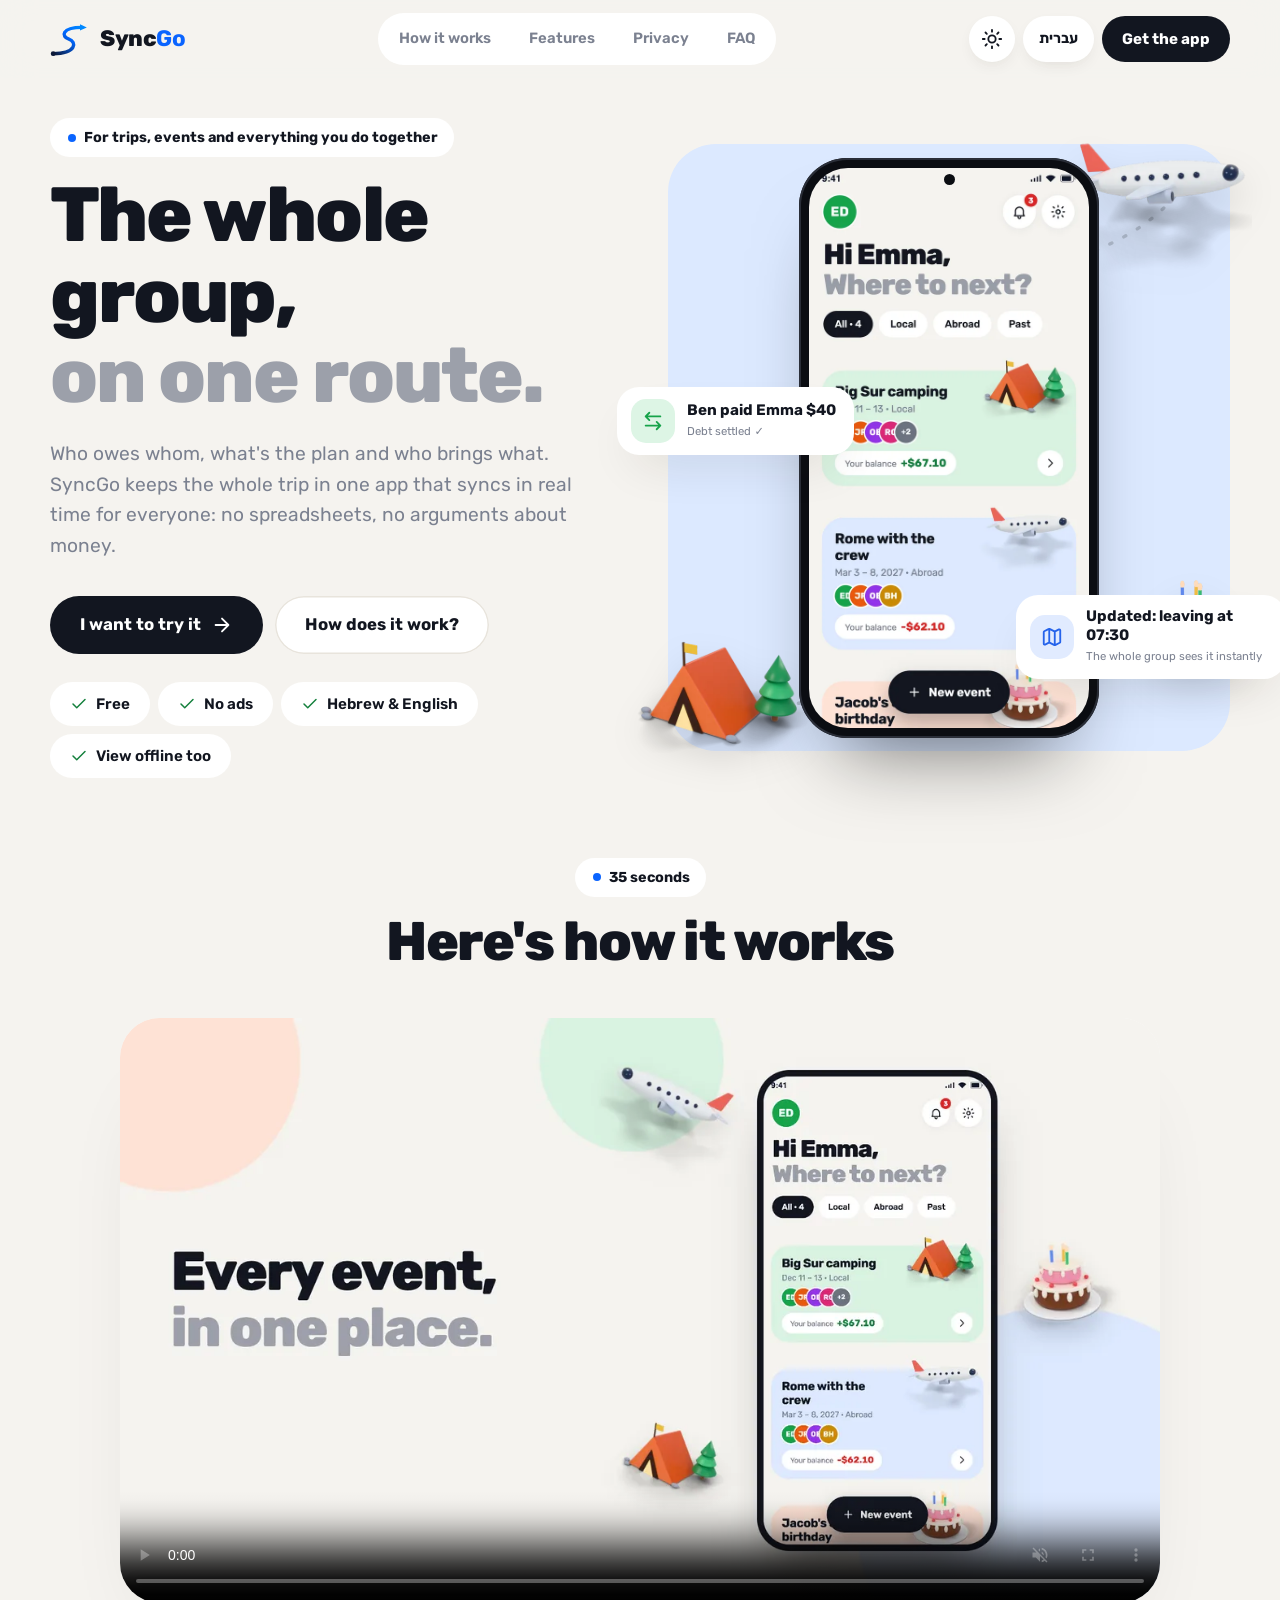
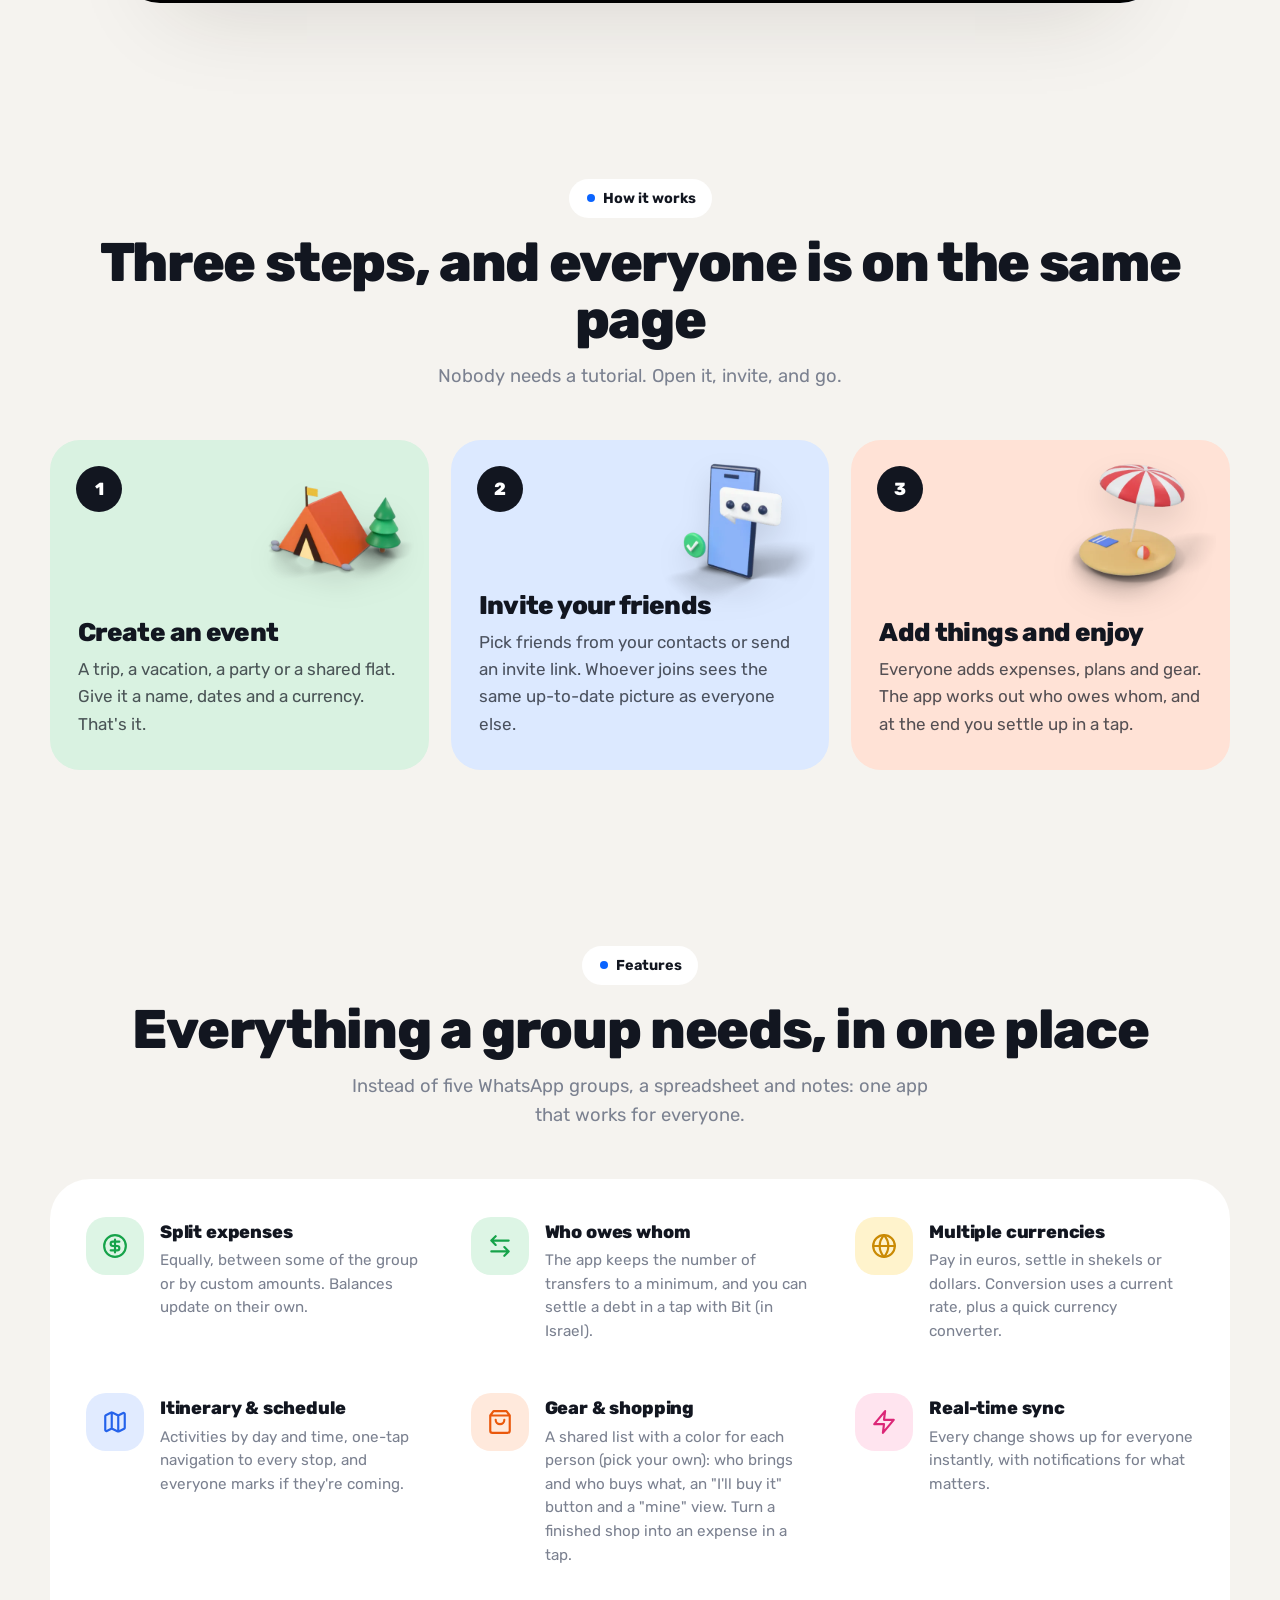
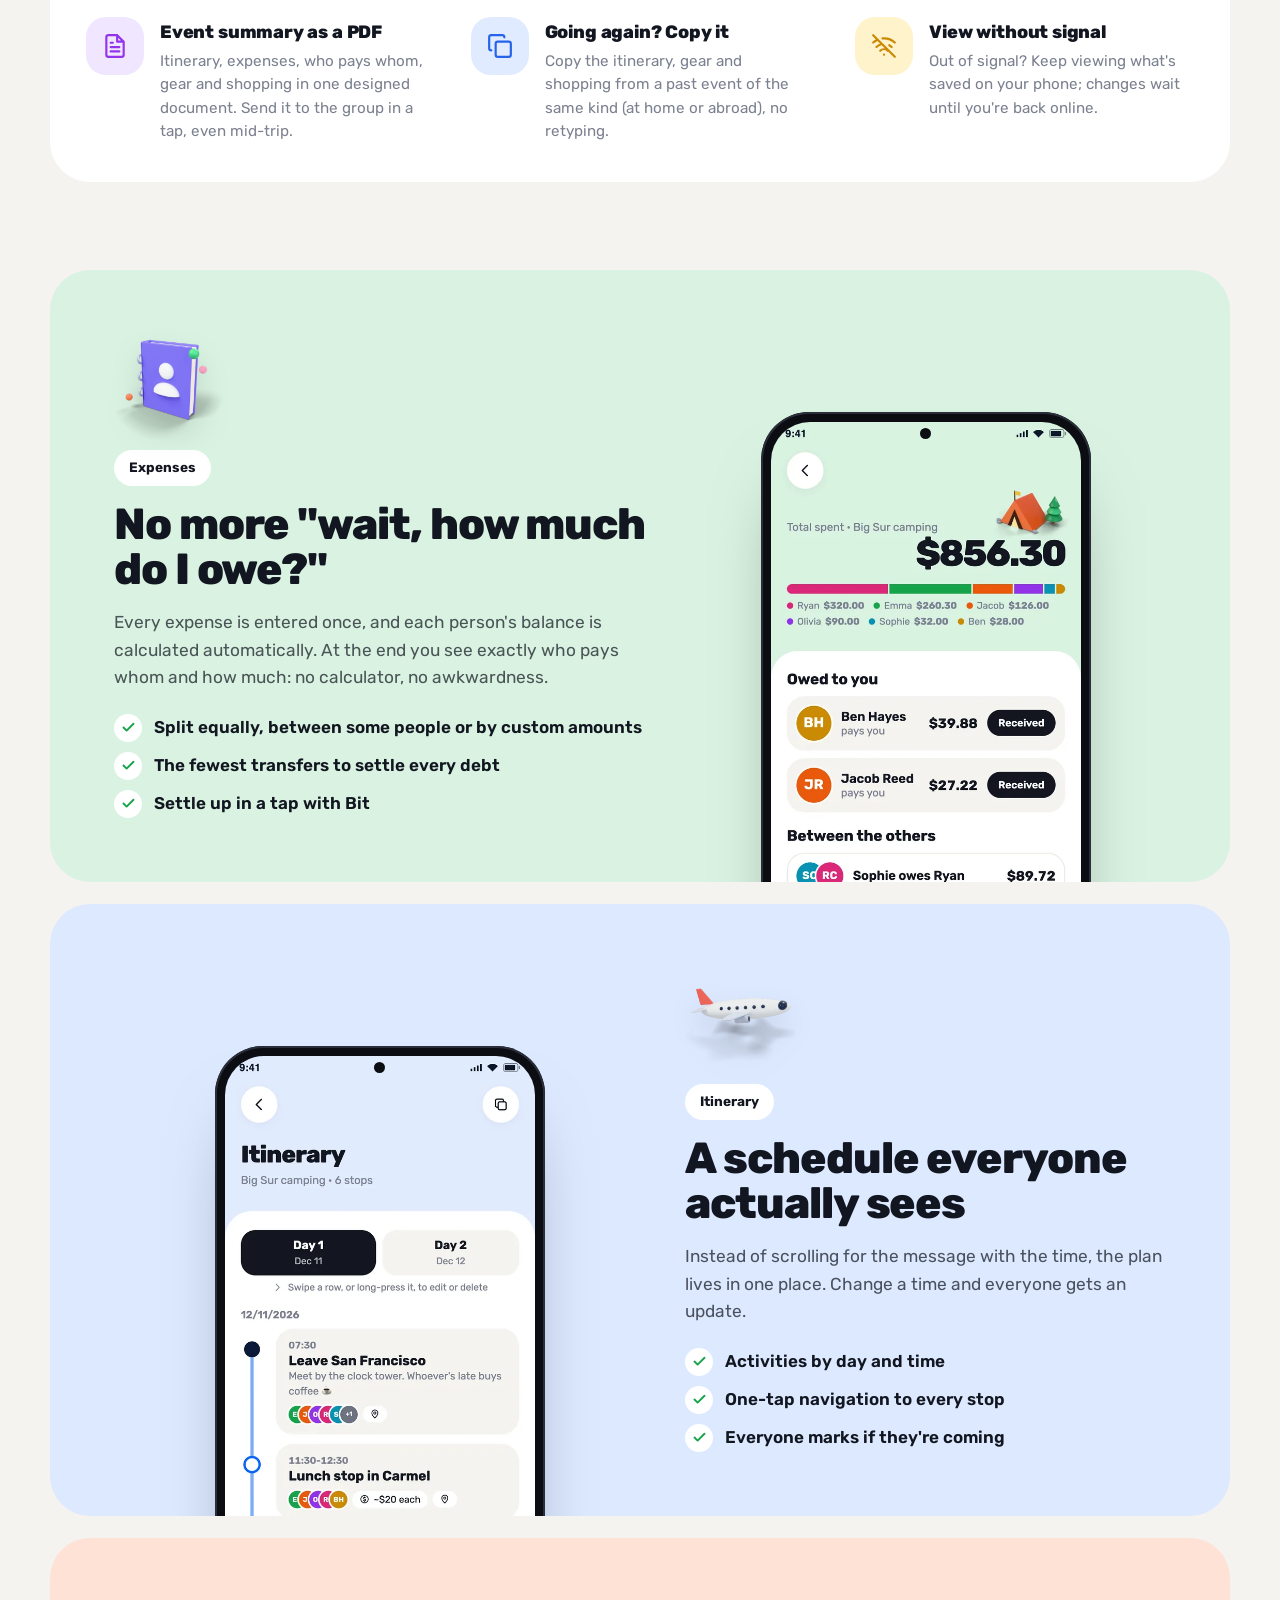
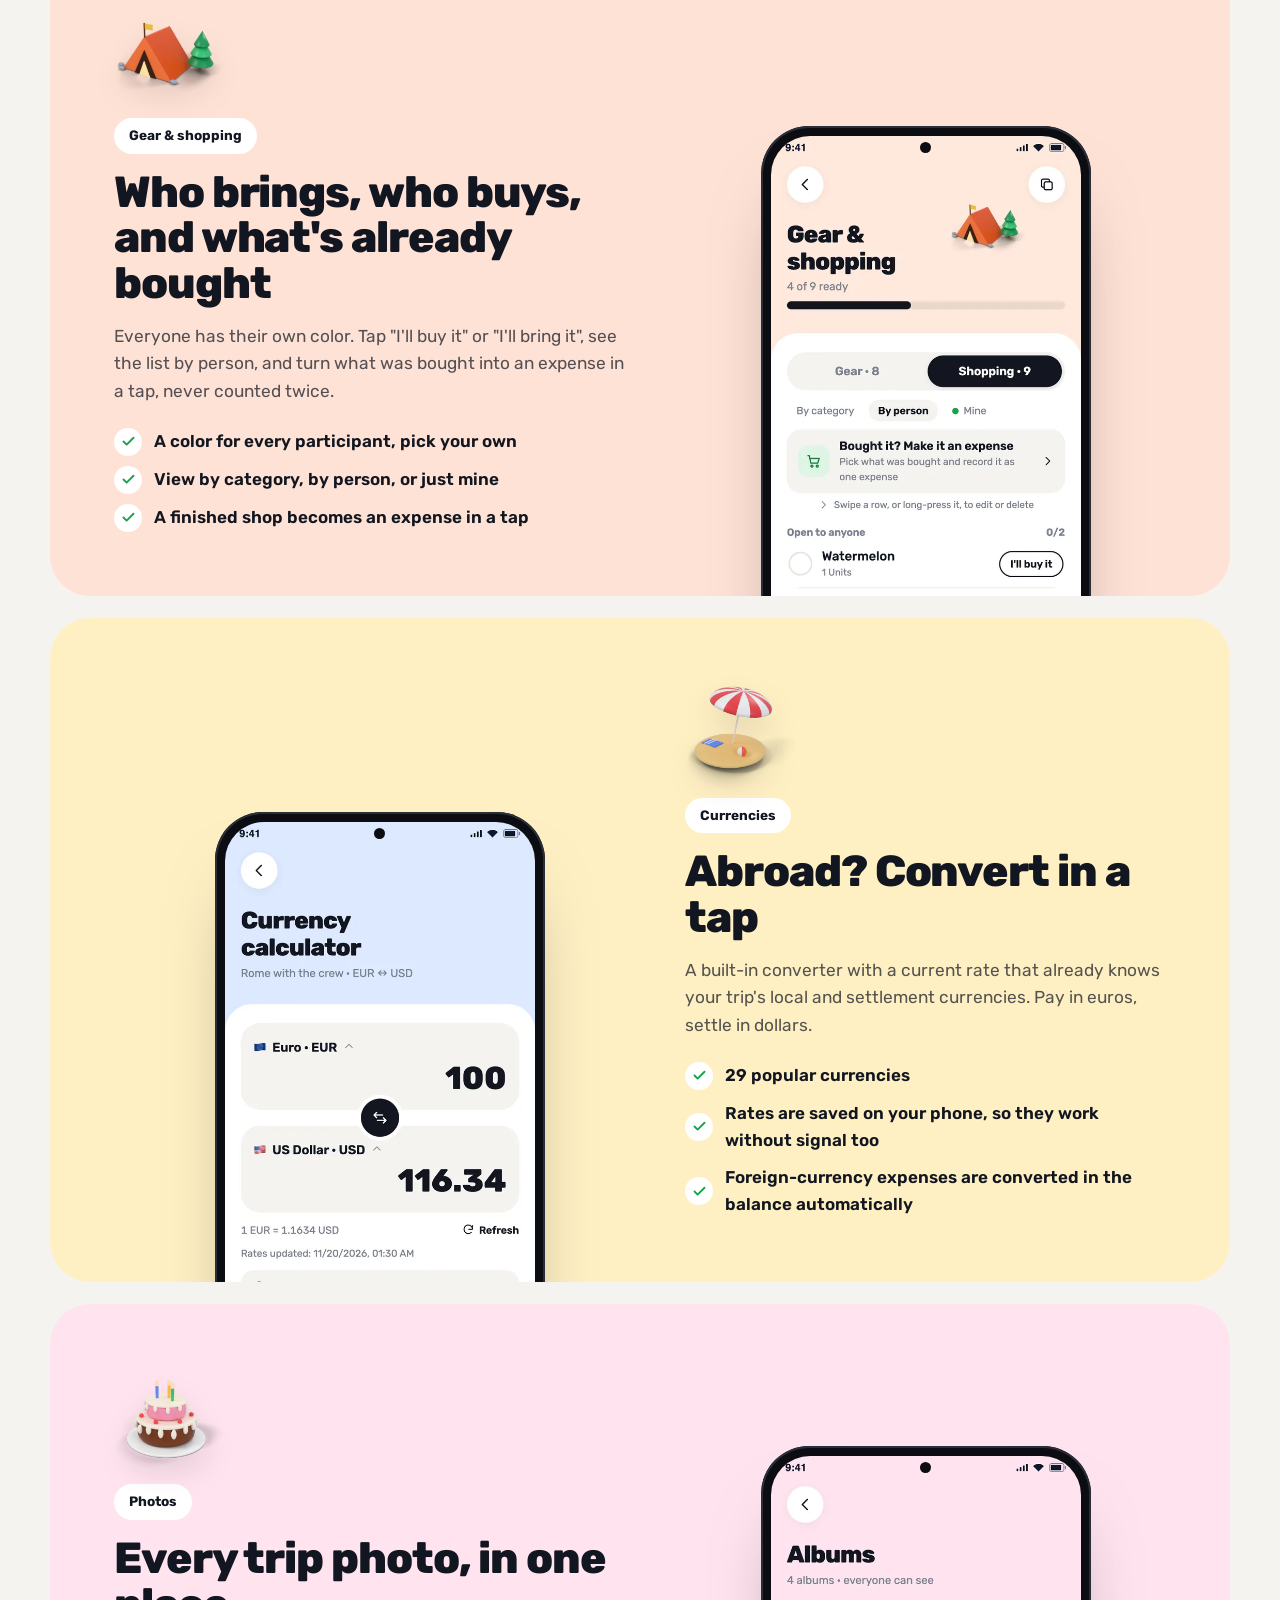
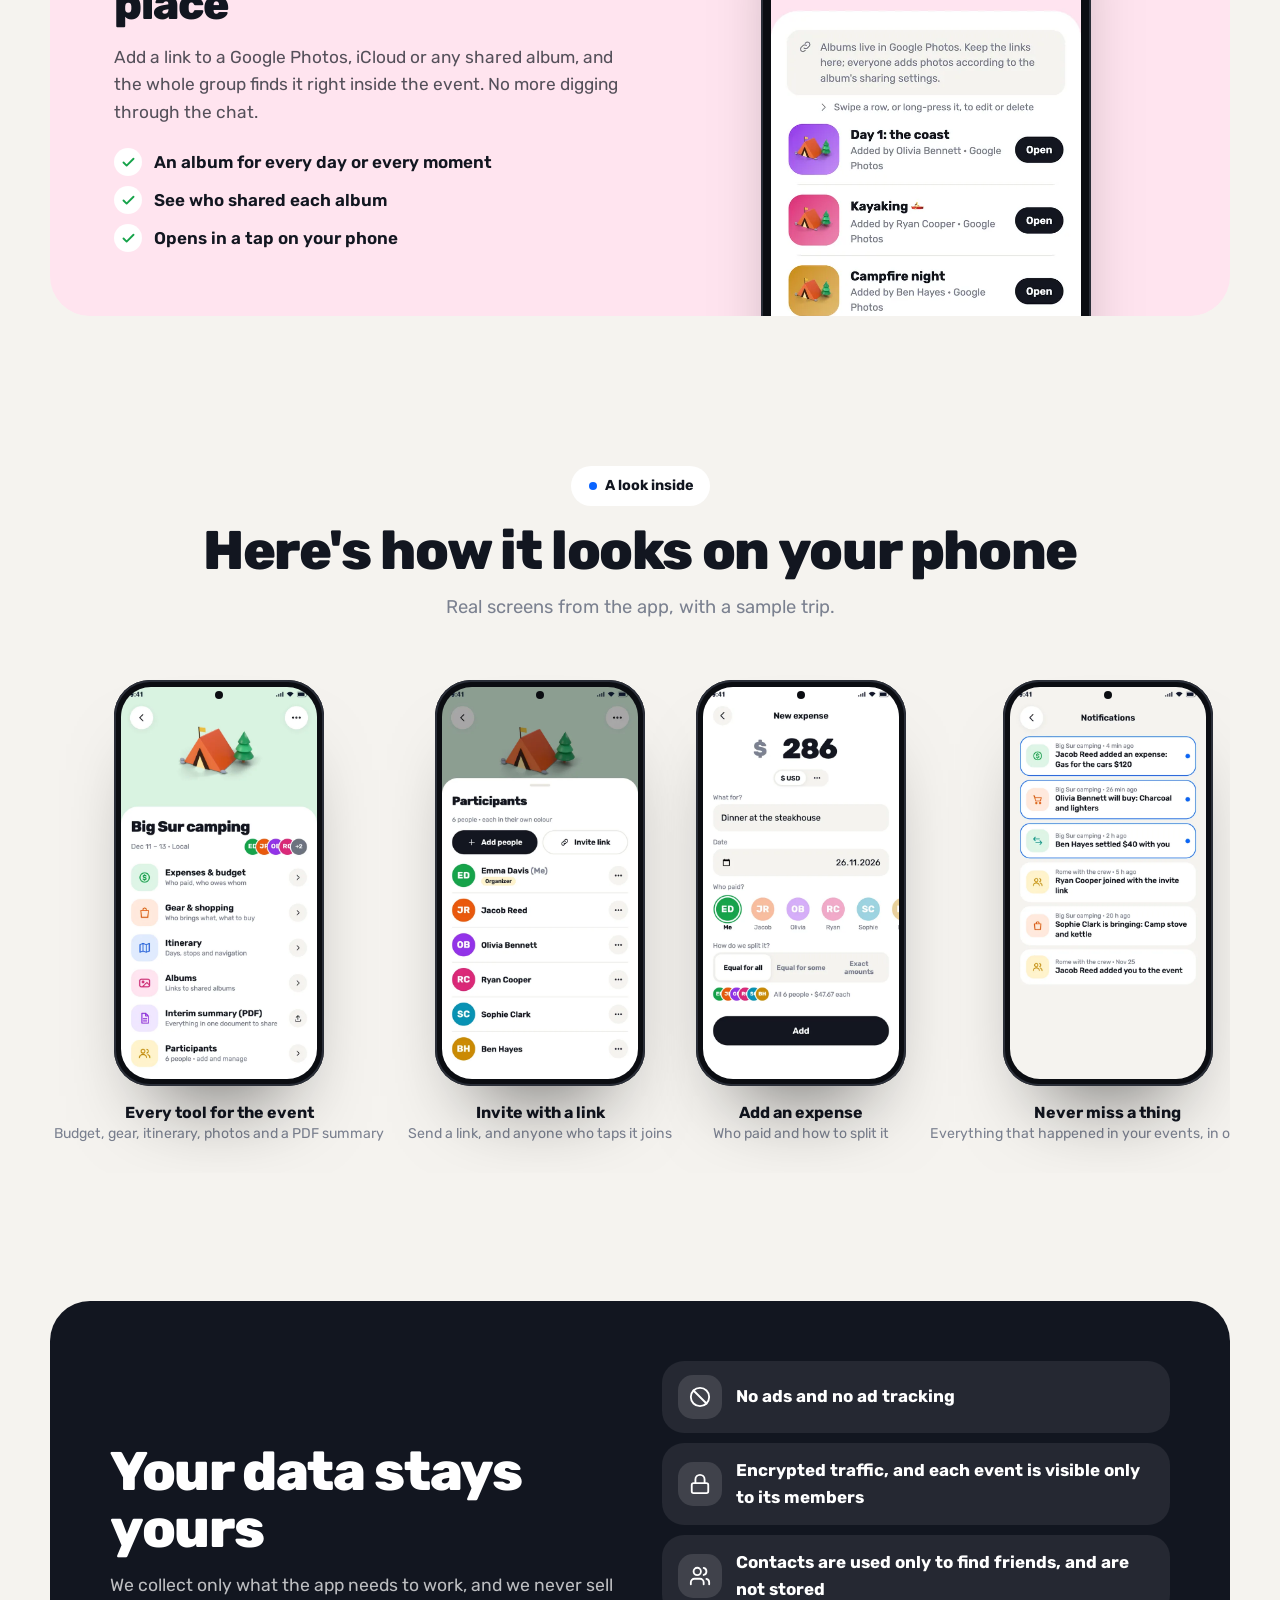
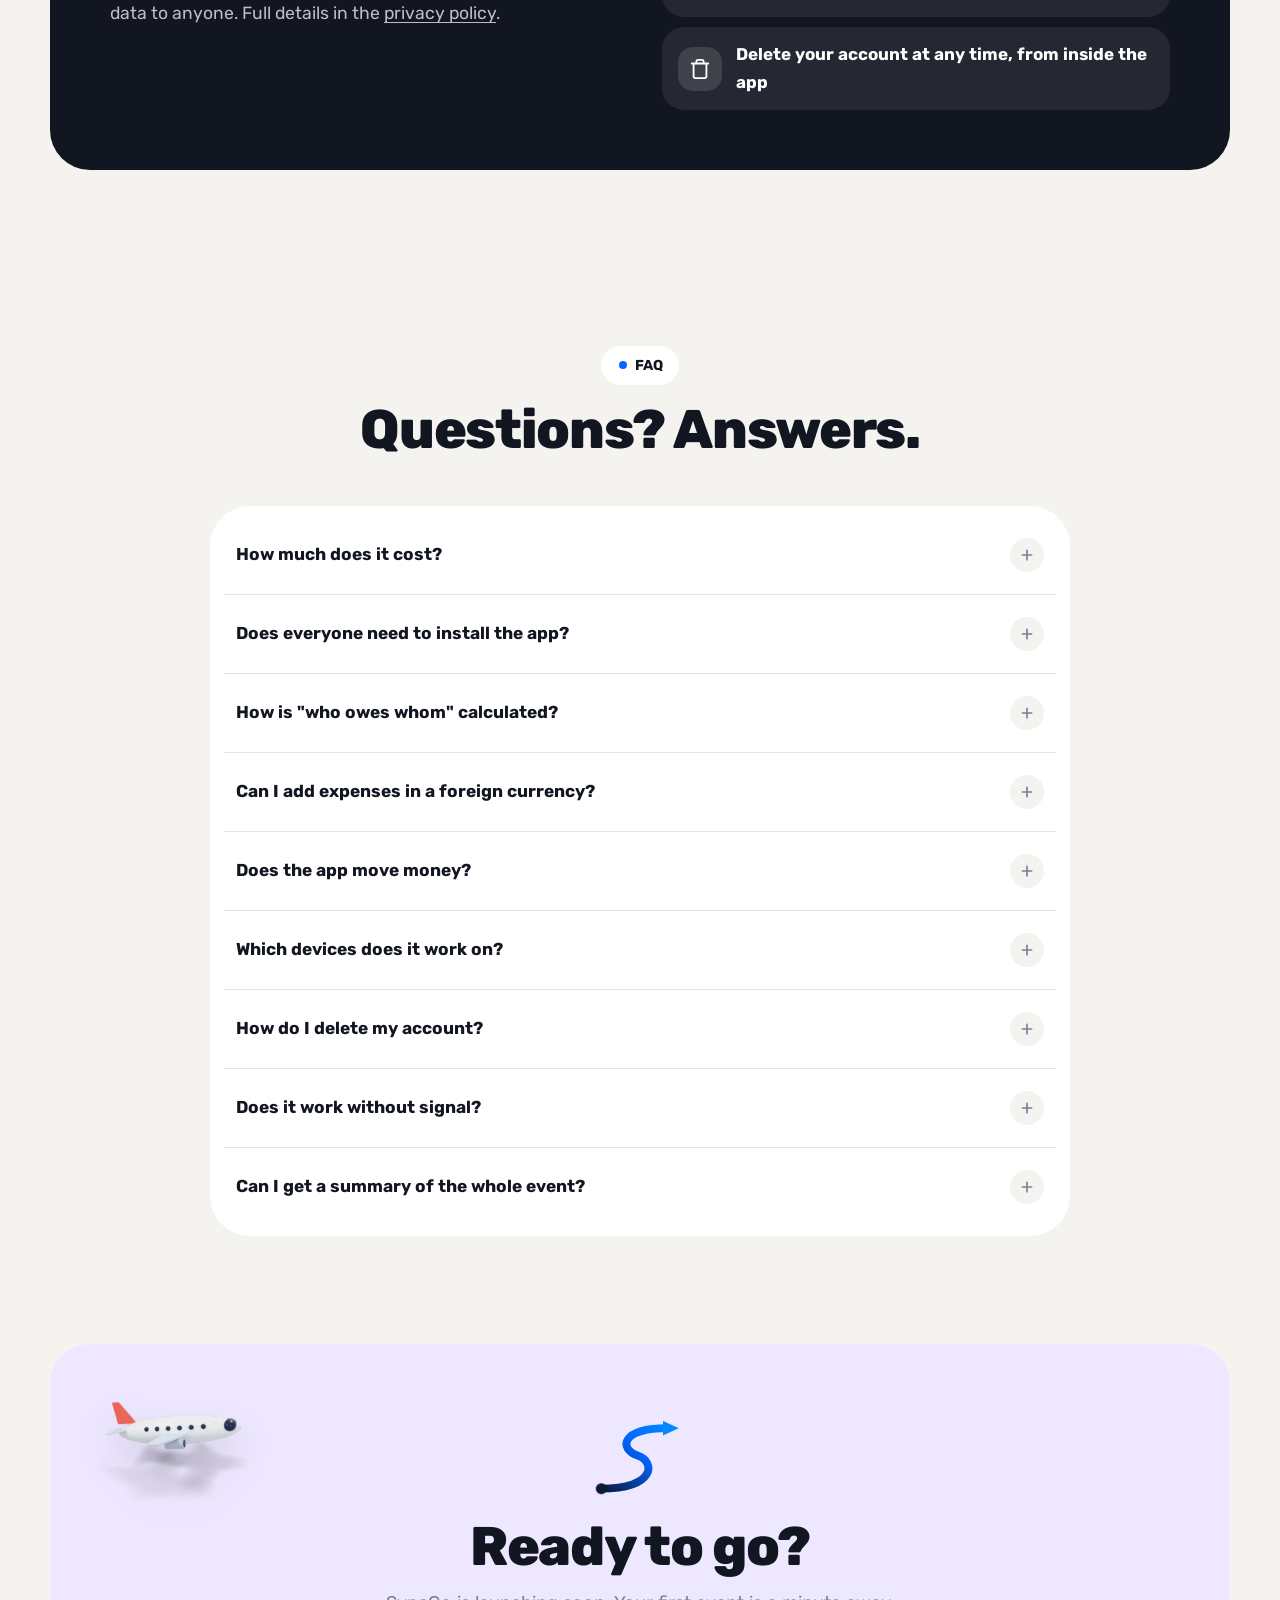
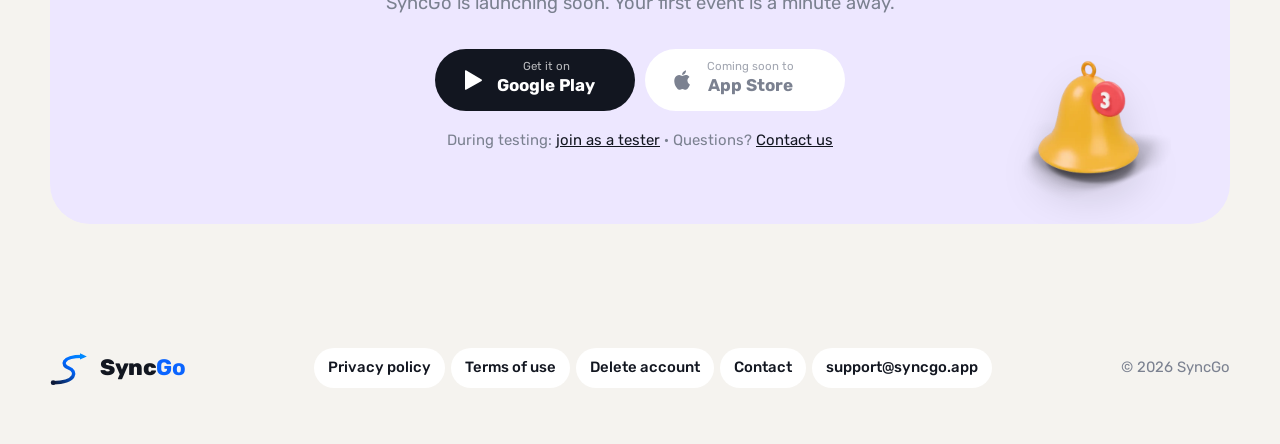
==== commit 3d49c16a: "Add the launch video to the landing page (he/en, switches with the language) 35 s, 1920x1080, no sou" ====
--- a/index.html
+++ b/index.html
@@ -133,6 +133,8 @@
 
 /* sections */
 section{padding:88px 0}
+.video{max-width:1040px;margin-inline:auto;border-radius:var(--r-big);overflow:hidden;background:var(--sheet);box-shadow:0 50px 90px -50px var(--shadow)}
+.video video{display:block;width:100%;height:auto;aspect-ratio:16/9;background:#F5F3EF}
 .sec-head{margin-bottom:48px}
 .sec-head h2{margin:16px 0 14px}
 
@@ -333,6 +335,19 @@
     </div>
   </section>
 
+  <!-- VIDEO: the launch video (35 s, no sound). Loads only when played (preload="none"); site.js swaps he/en. -->
+  <section id="video" style="padding-top:0">
+    <div class="wrap">
+      <div class="sec-head center rv">
+        <span class="eyebrow"><i></i><span data-t="vid_eb">35 שניות</span></span>
+        <h2 data-t="vid_h">ככה זה עובד</h2>
+      </div>
+      <div class="video rv"><video id="promo" data-l="he" controls muted playsinline preload="none" width="1920" height="1080"
+        poster="assets/video/syncgo-he-poster.webp?v=20261127" aria-label="סרטון קצר על SyncGo: הוצאות, קישור הזמנה, ציוד, מסלול, אלבומים וסיכום PDF">
+        <source src="assets/video/syncgo-he.mp4?v=20261127" type="video/mp4"></video></div>
+    </div>
+  </section>
+
   <!-- HOW IT WORKS -->
   <section id="how">
     <div class="wrap">
@@ -516,6 +531,6 @@
   </div>
 </footer>
 
-<script src="assets/js/site.js"></script>
+<script src="assets/js/site.js?v=20261127"></script>
 </body>
 </html>
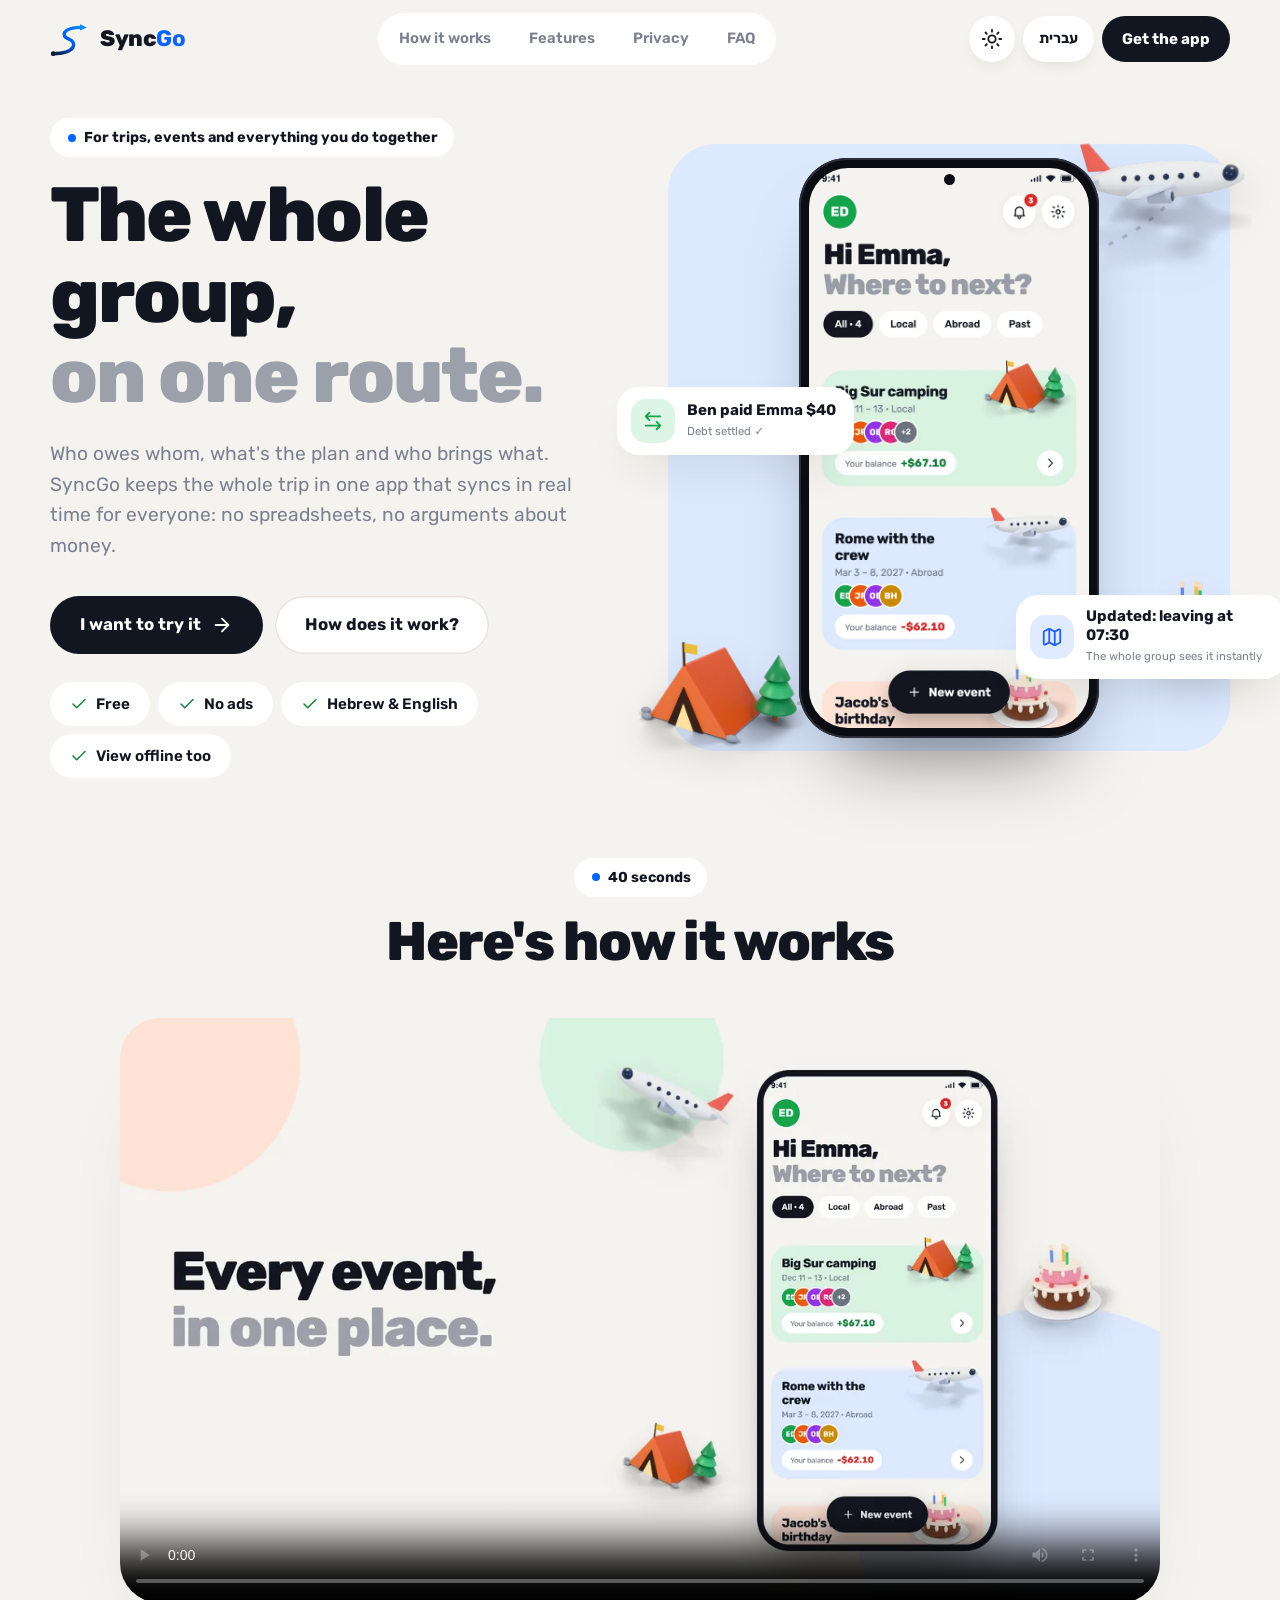
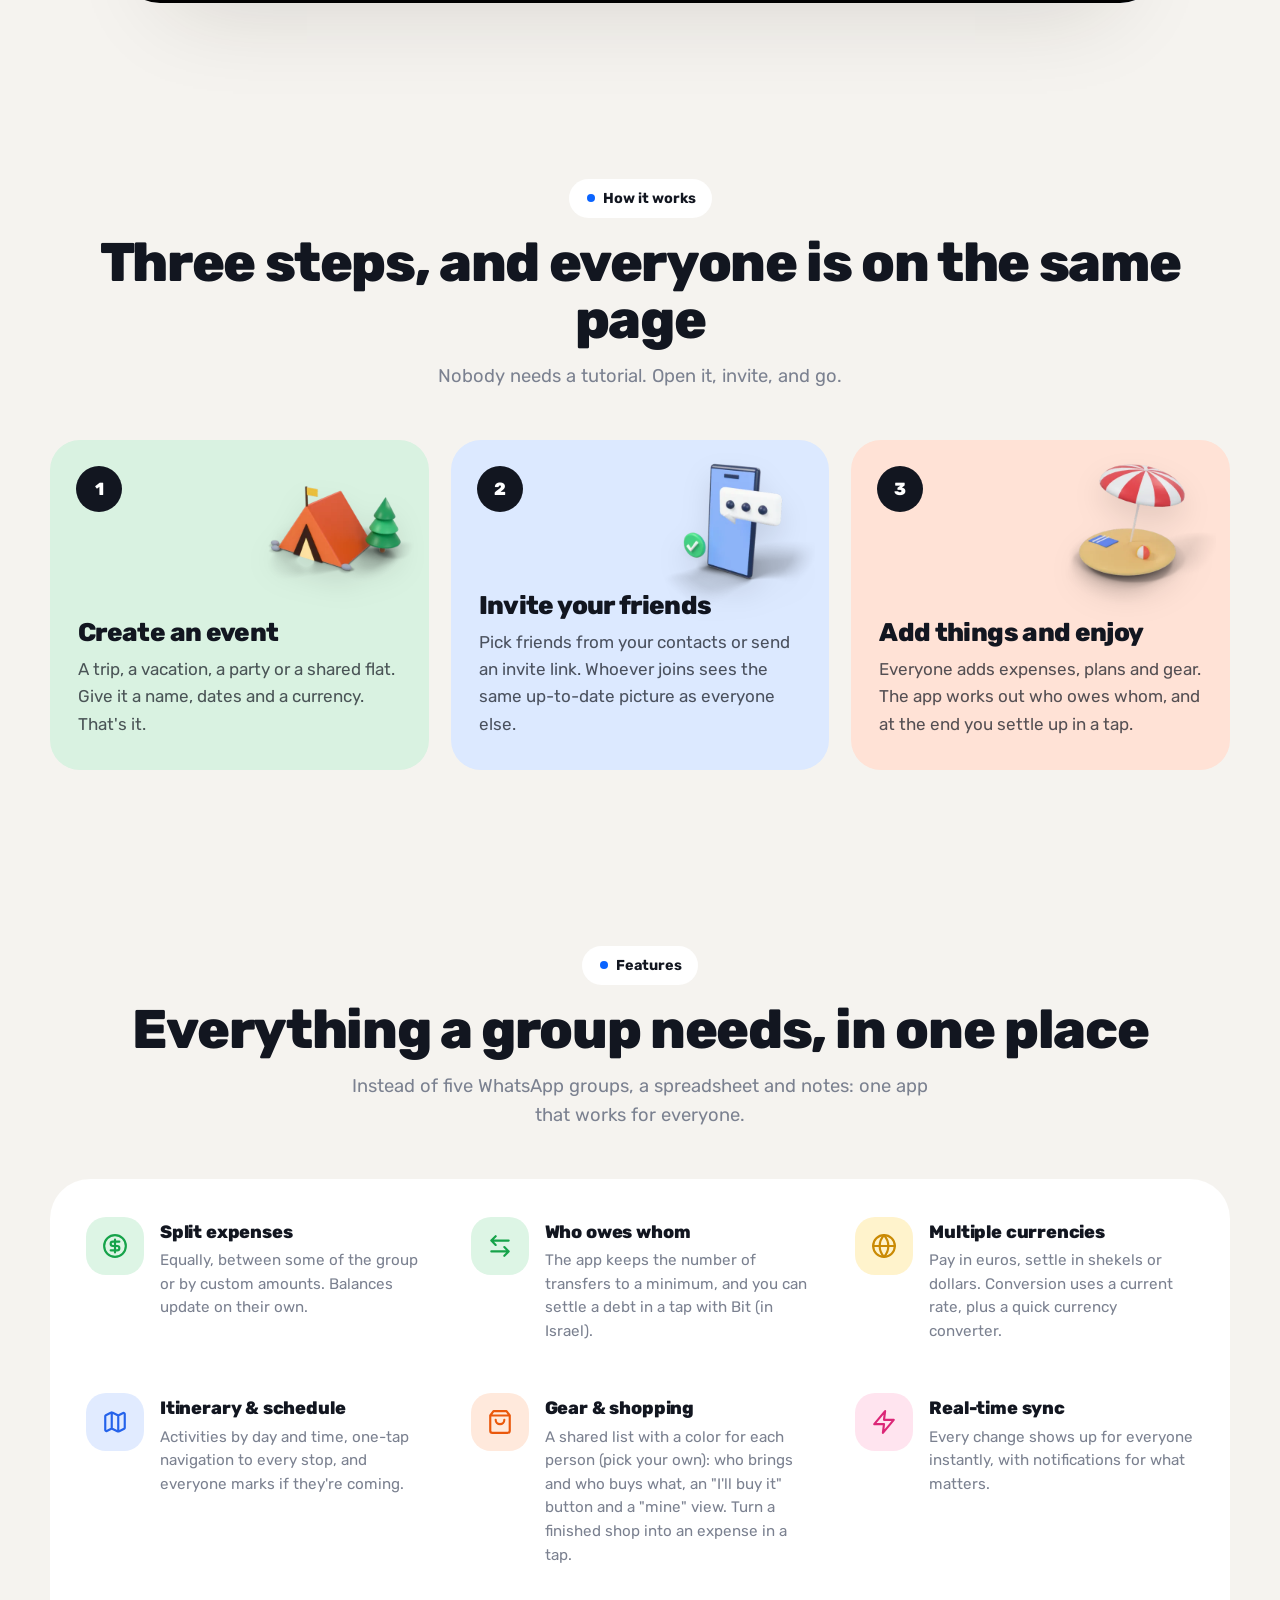
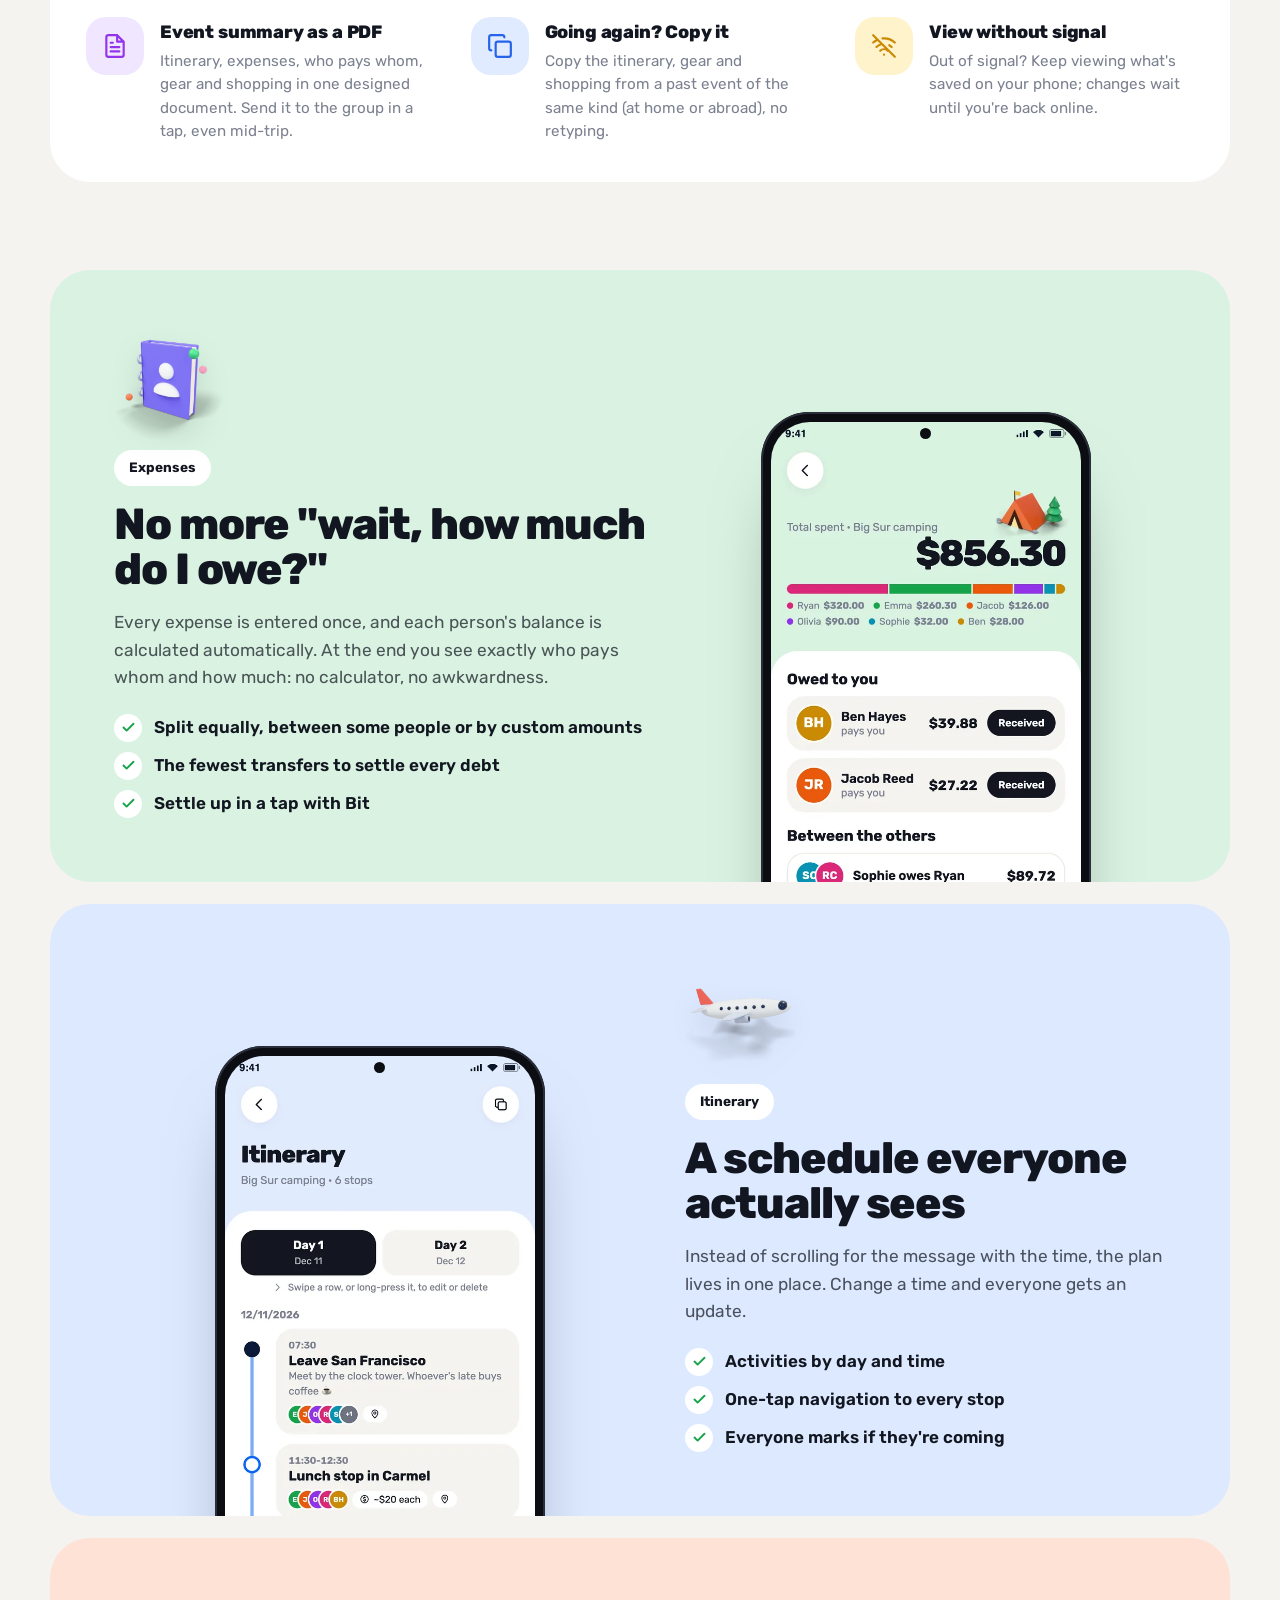
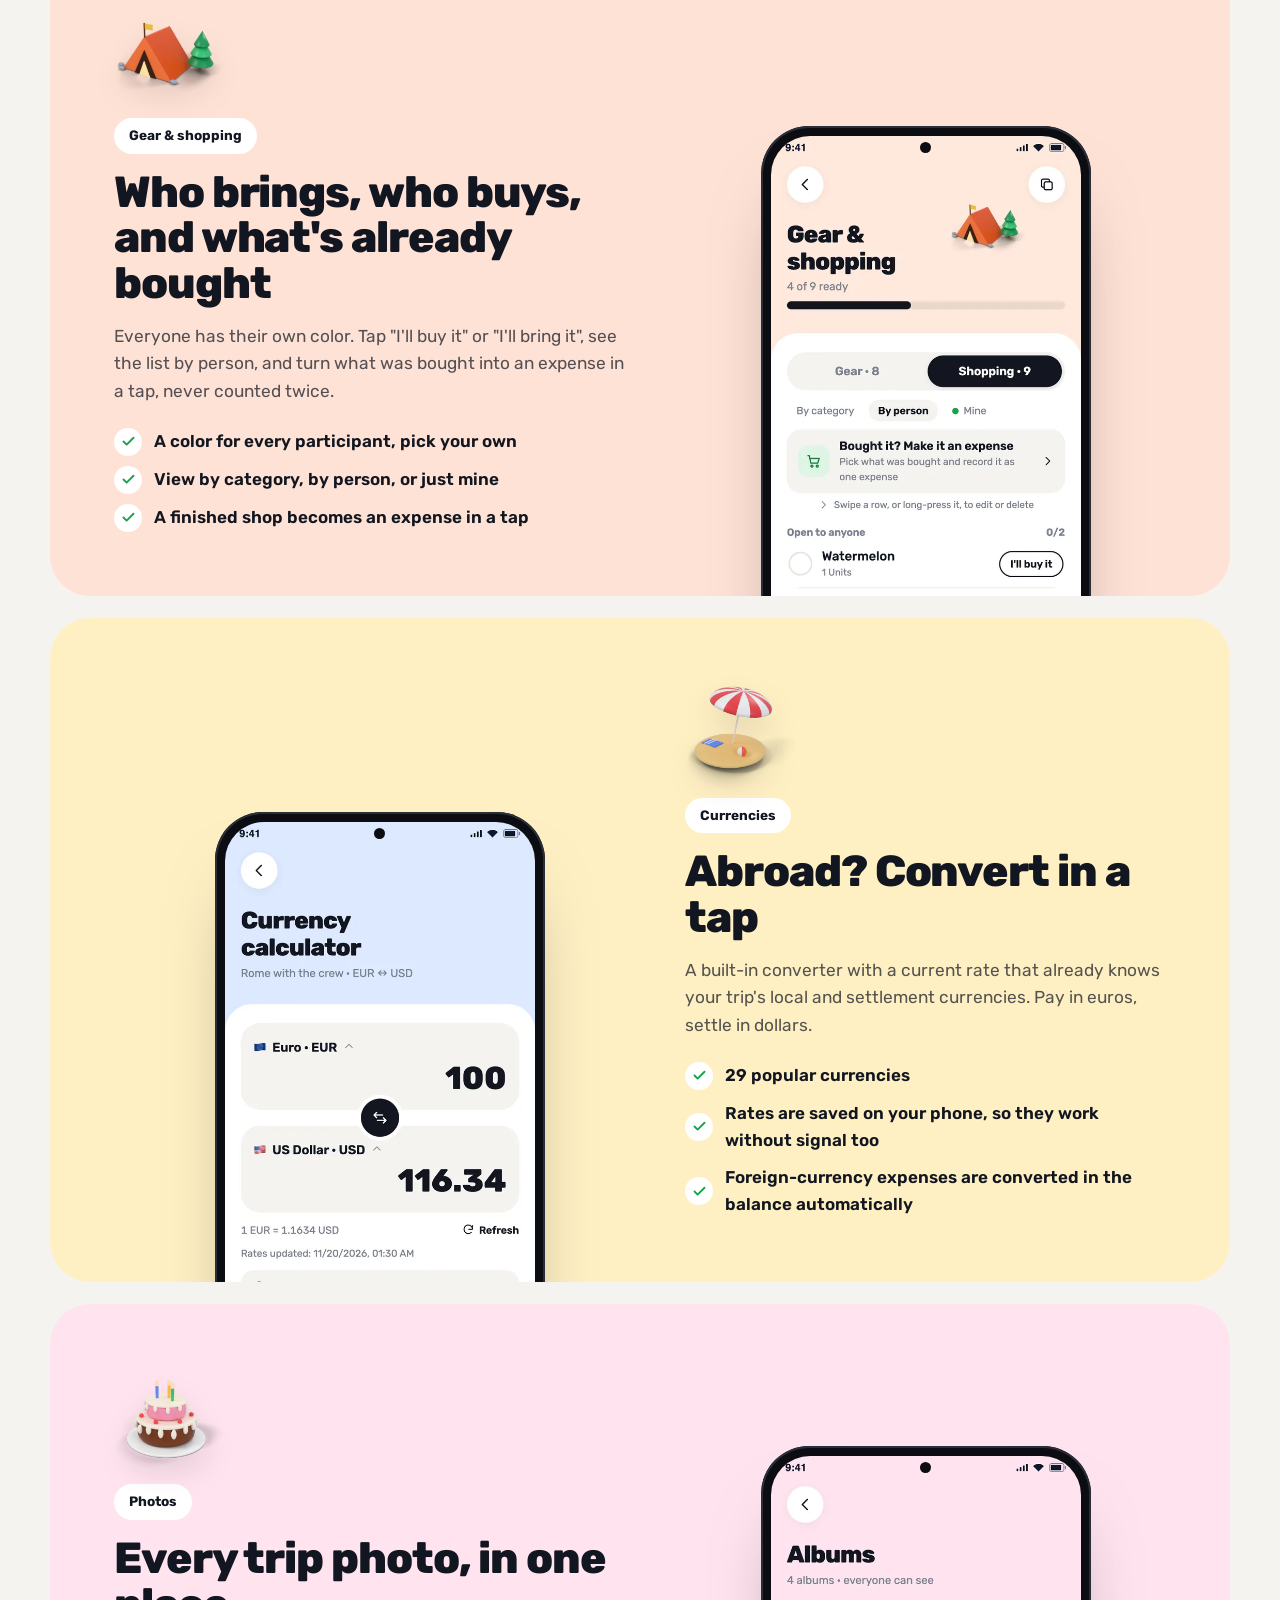
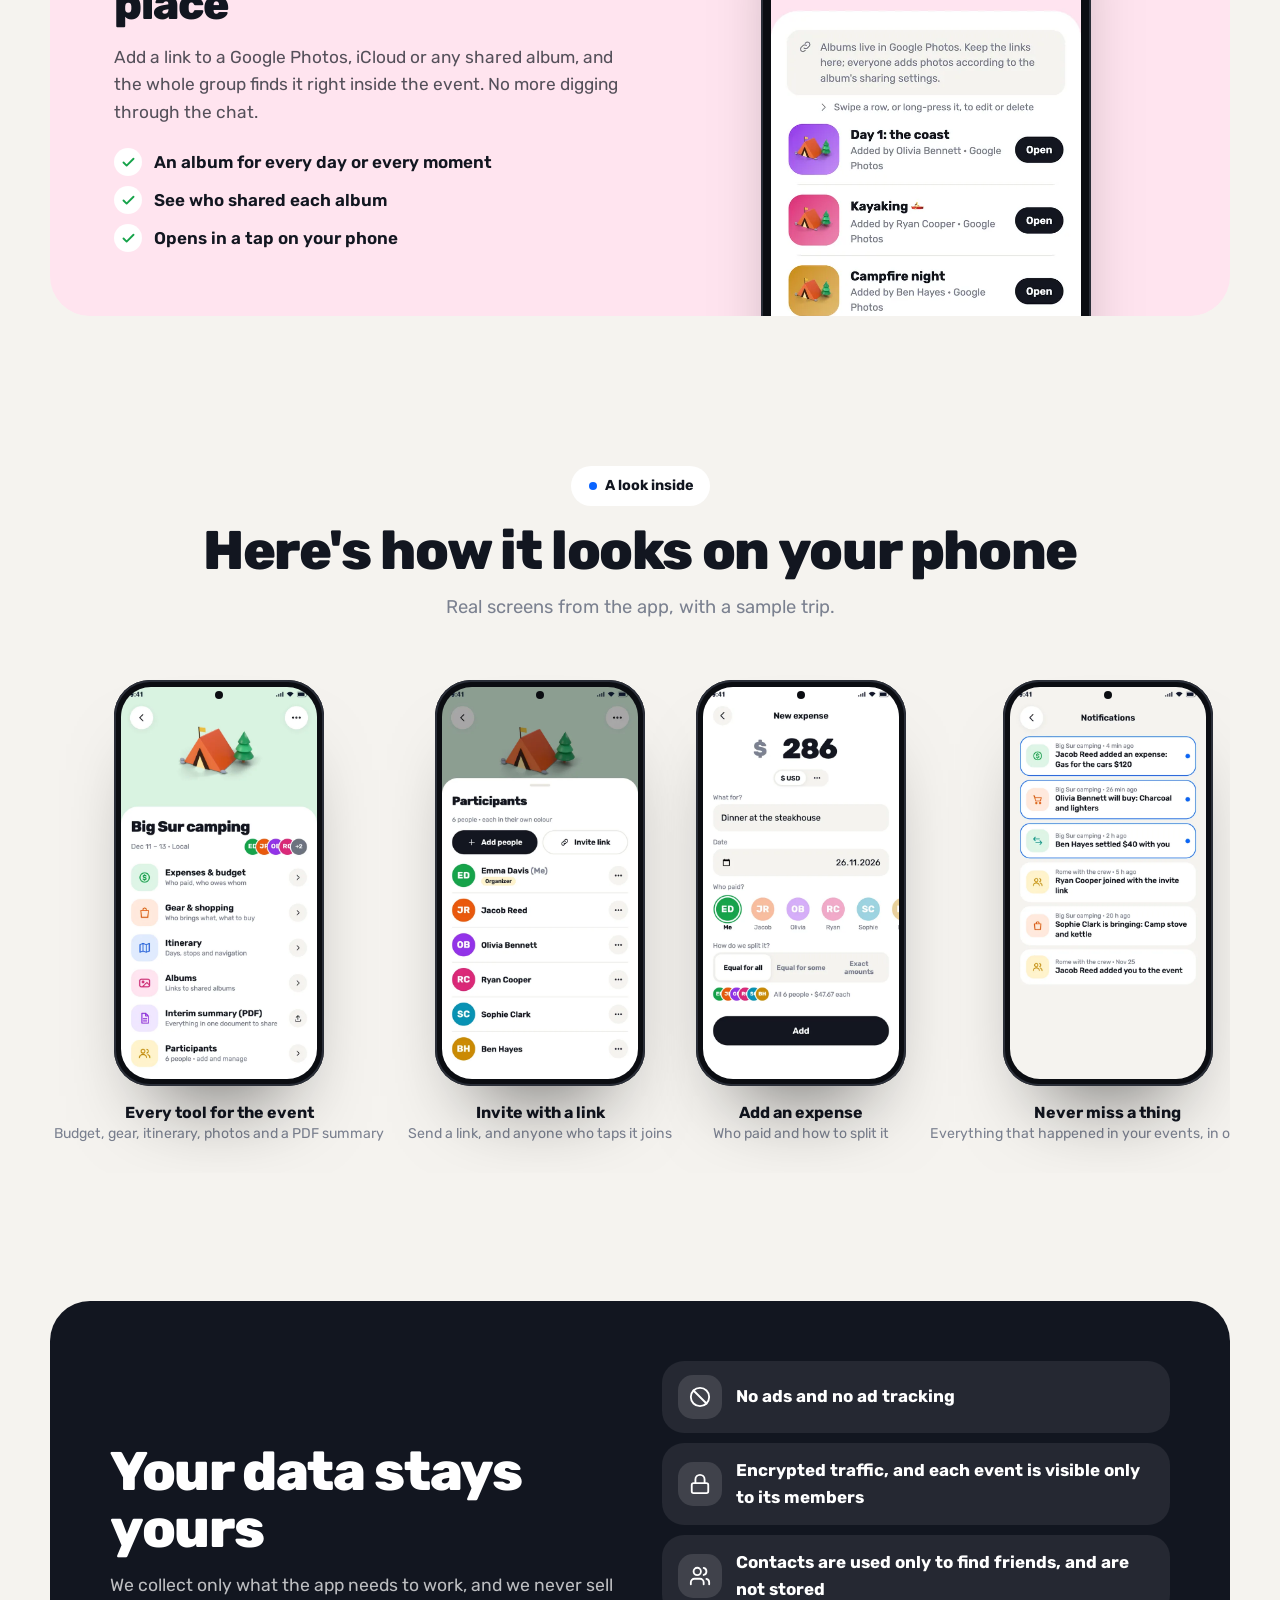
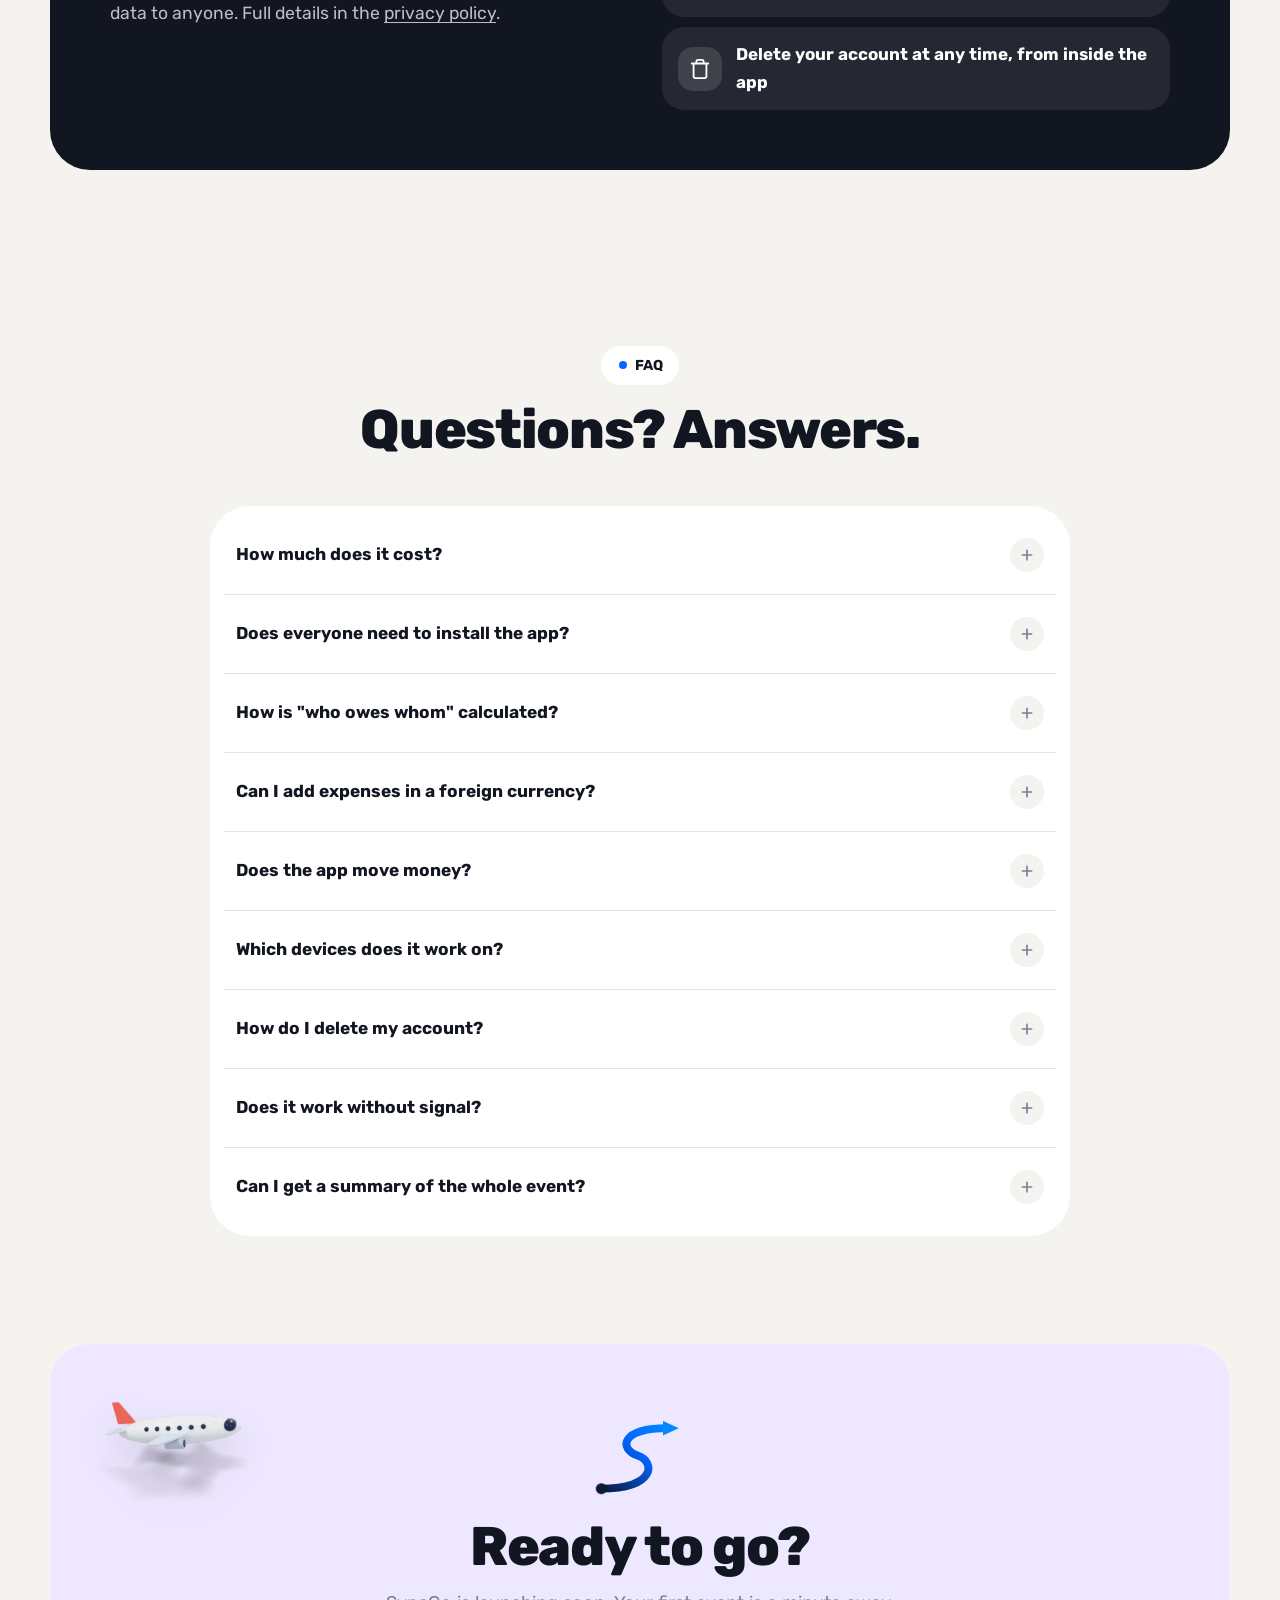
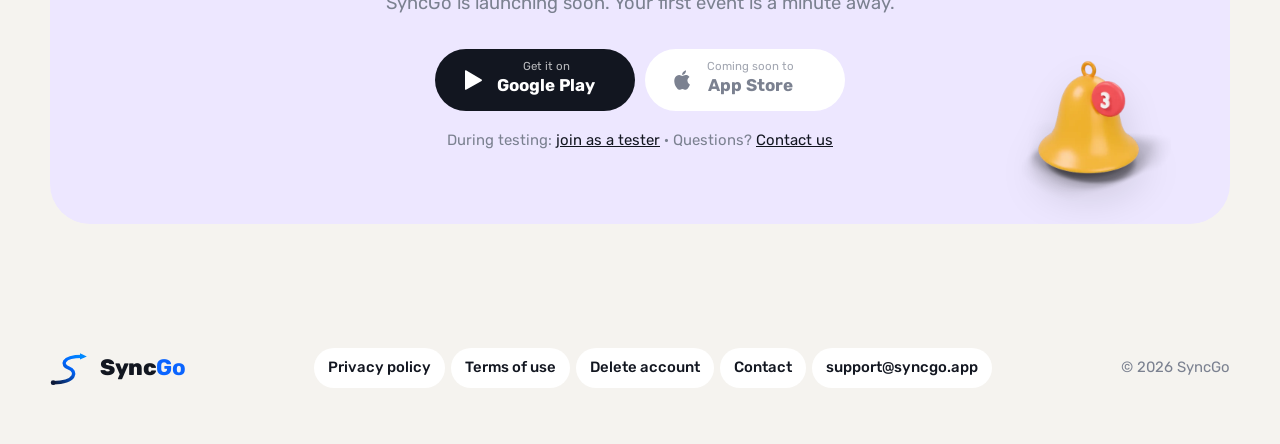
==== commit ec237d01: "Launch video with narration and background music (he/en, ~40 s); sound on when played" ====
--- a/index.html
+++ b/index.html
@@ -335,16 +335,16 @@
     </div>
   </section>
 
-  <!-- VIDEO: the launch video (35 s, no sound). Loads only when played (preload="none"); site.js swaps he/en. -->
+  <!-- VIDEO: the launch video (~40 s, narrated, with background music). Loads only when played (preload="none"); site.js swaps he/en. -->
   <section id="video" style="padding-top:0">
     <div class="wrap">
       <div class="sec-head center rv">
-        <span class="eyebrow"><i></i><span data-t="vid_eb">35 שניות</span></span>
+        <span class="eyebrow"><i></i><span data-t="vid_eb">40 שניות</span></span>
         <h2 data-t="vid_h">ככה זה עובד</h2>
       </div>
-      <div class="video rv"><video id="promo" data-l="he" controls muted playsinline preload="none" width="1920" height="1080"
+      <div class="video rv"><video id="promo" data-l="he" controls playsinline preload="none" width="1920" height="1080"
         poster="assets/video/syncgo-he-poster.webp?v=20261127" aria-label="סרטון קצר על SyncGo: הוצאות, קישור הזמנה, ציוד, מסלול, אלבומים וסיכום PDF">
-        <source src="assets/video/syncgo-he.mp4?v=20261127" type="video/mp4"></video></div>
+        <source src="assets/video/syncgo-he.mp4?v=20261127m" type="video/mp4"></video></div>
     </div>
   </section>
 
@@ -531,6 +531,6 @@
   </div>
 </footer>
 
-<script src="assets/js/site.js?v=20261127"></script>
+<script src="assets/js/site.js?v=20261127m"></script>
 </body>
 </html>
